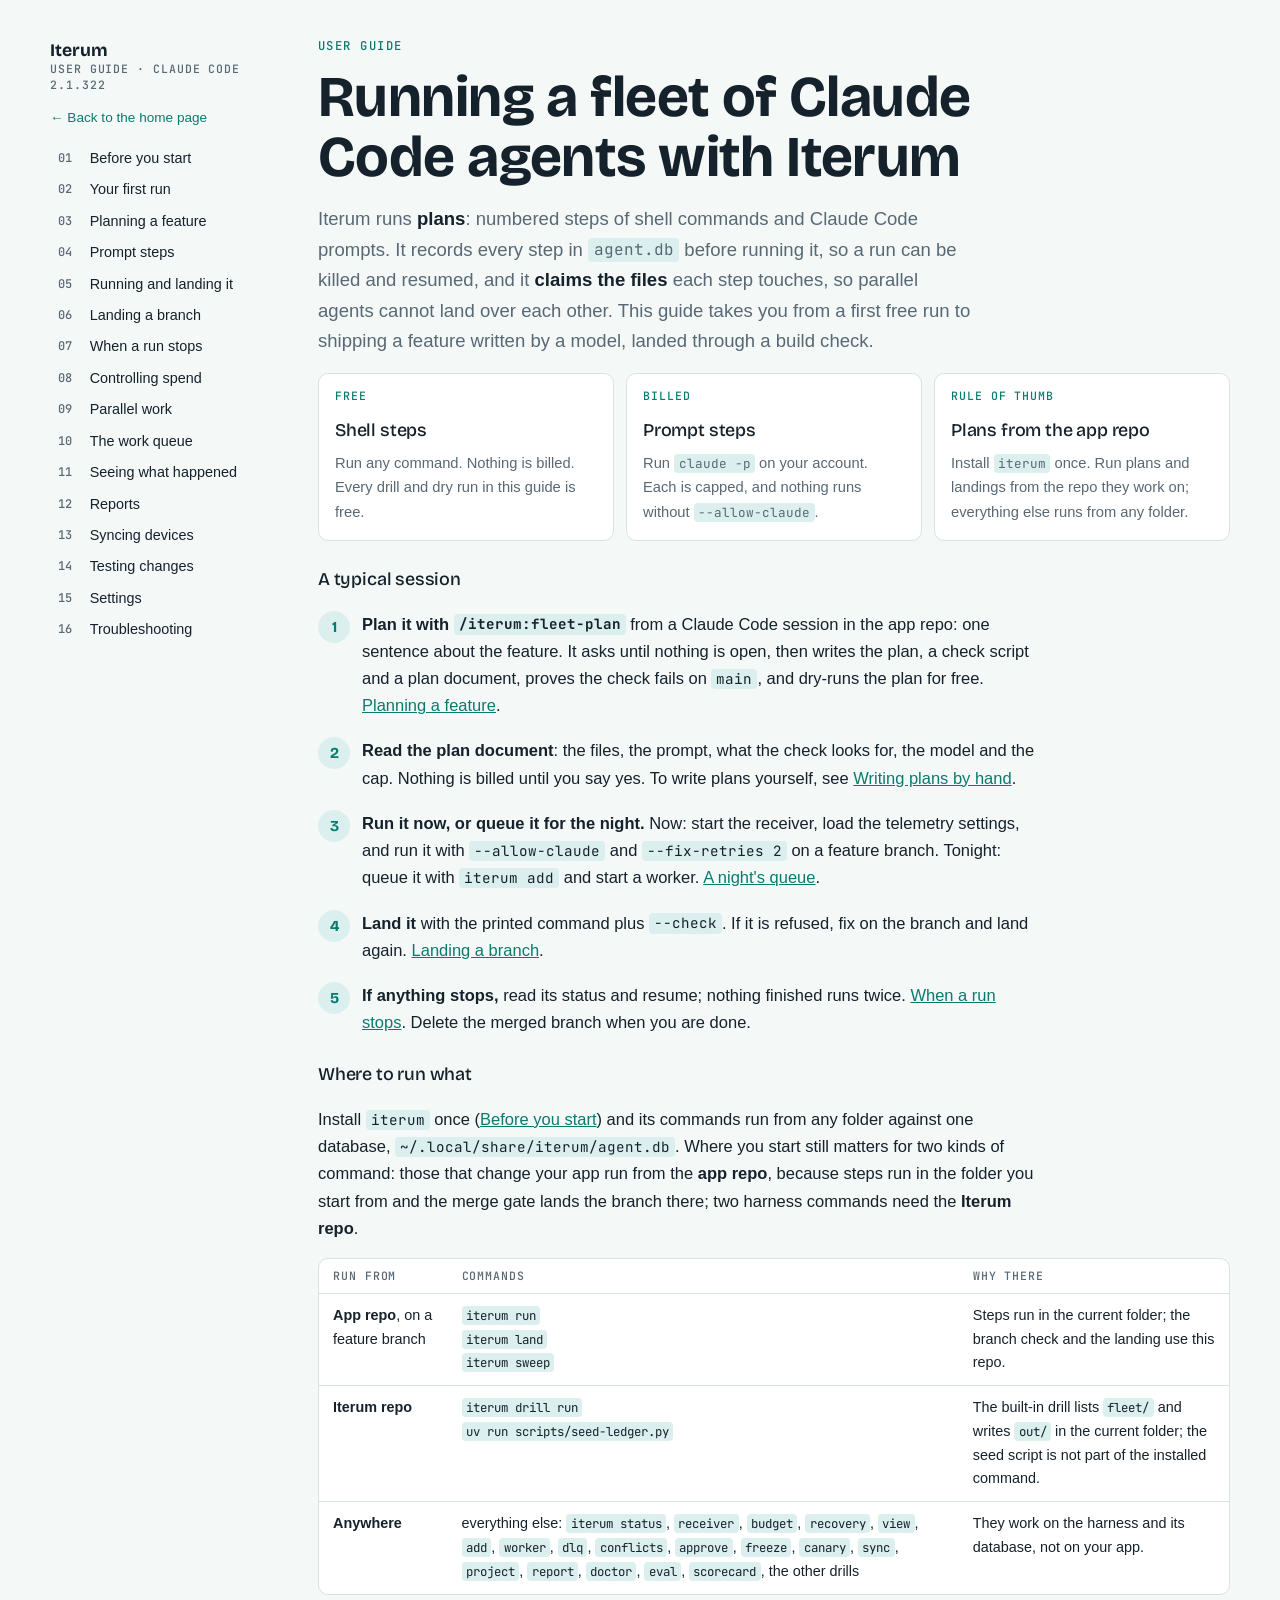
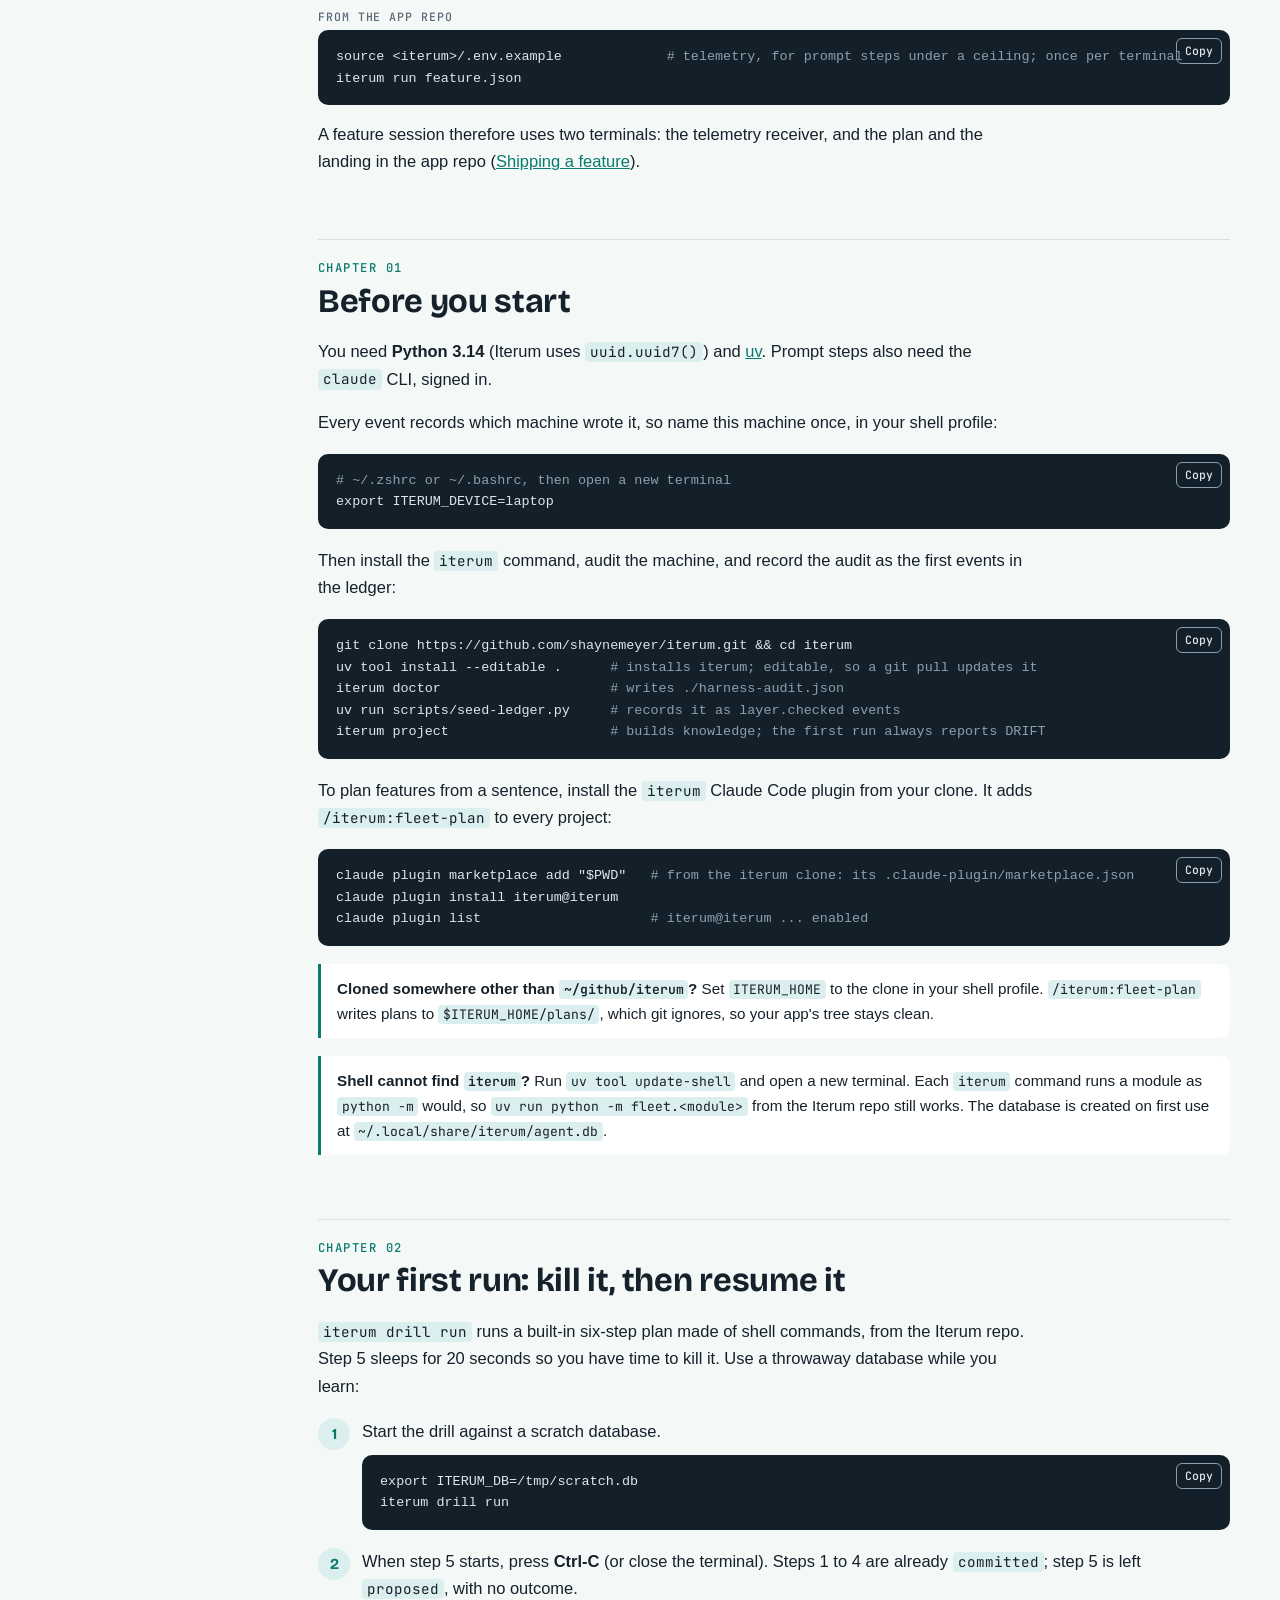
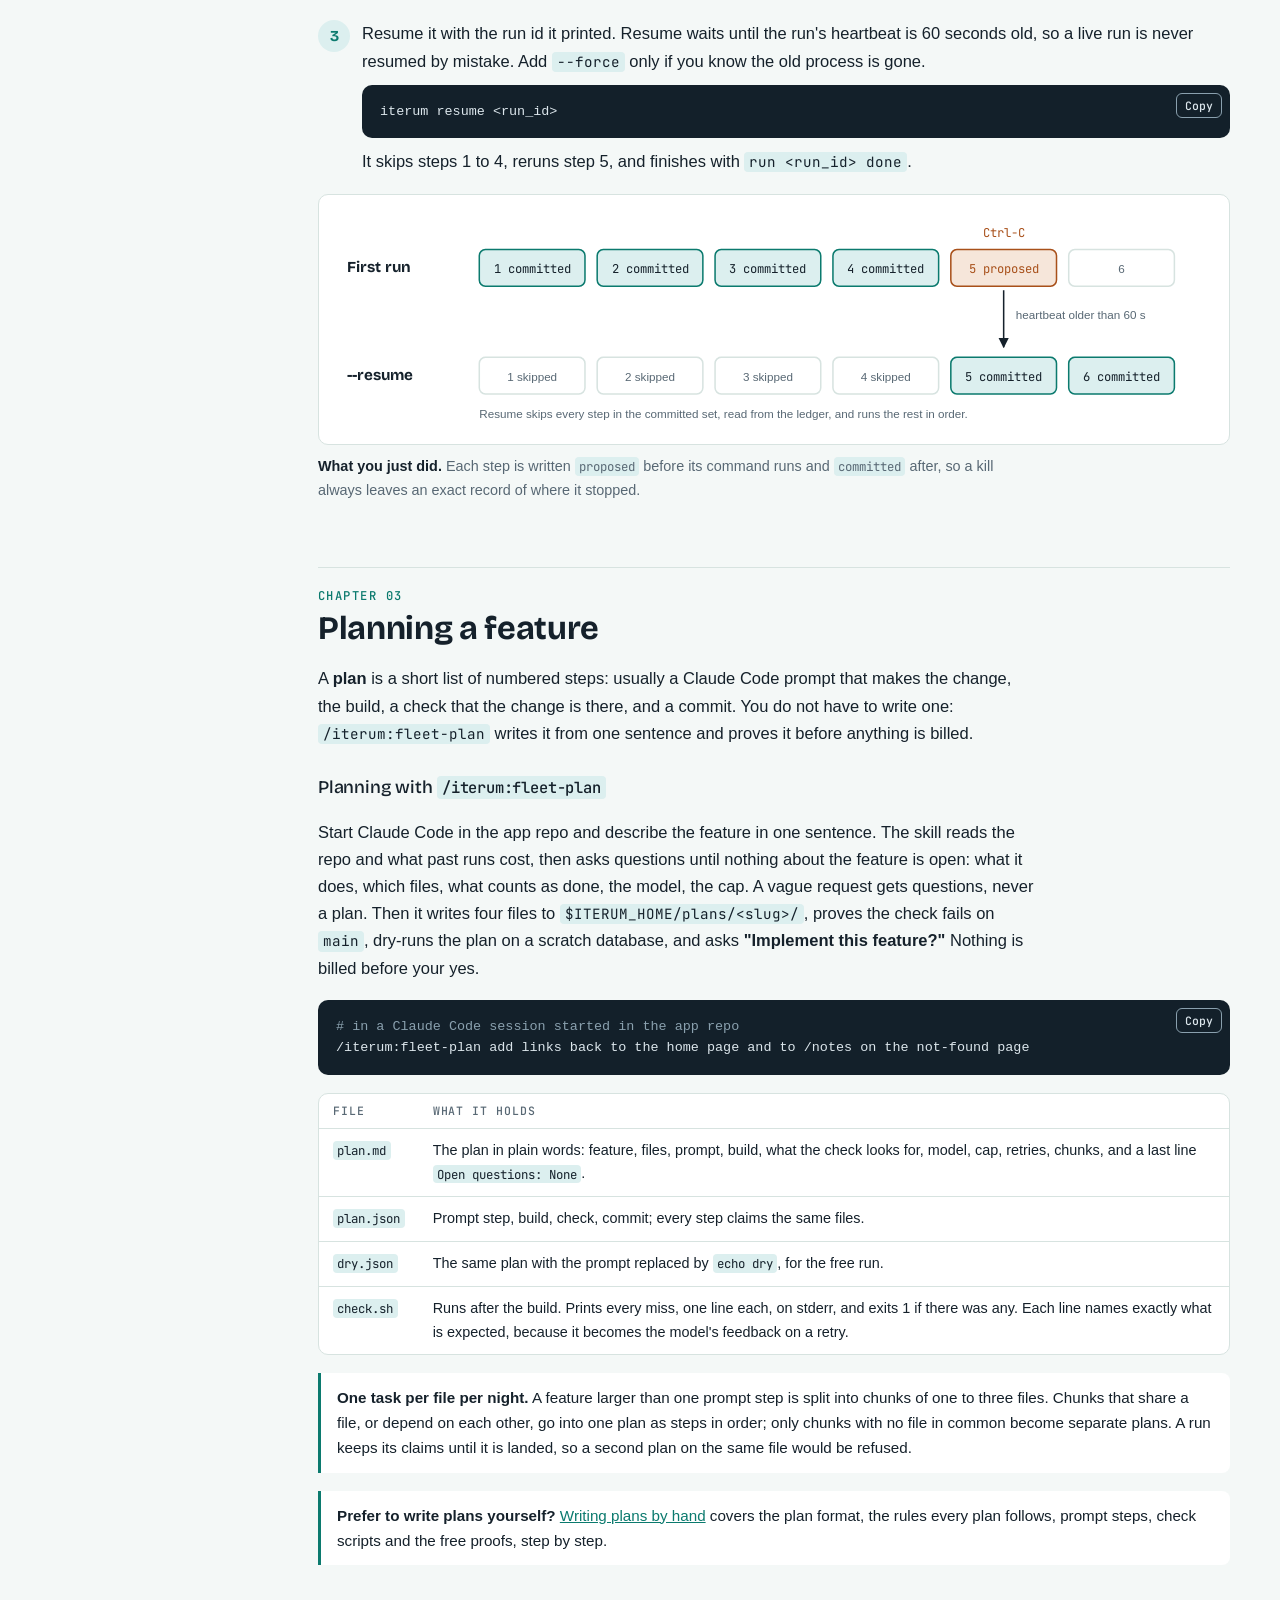
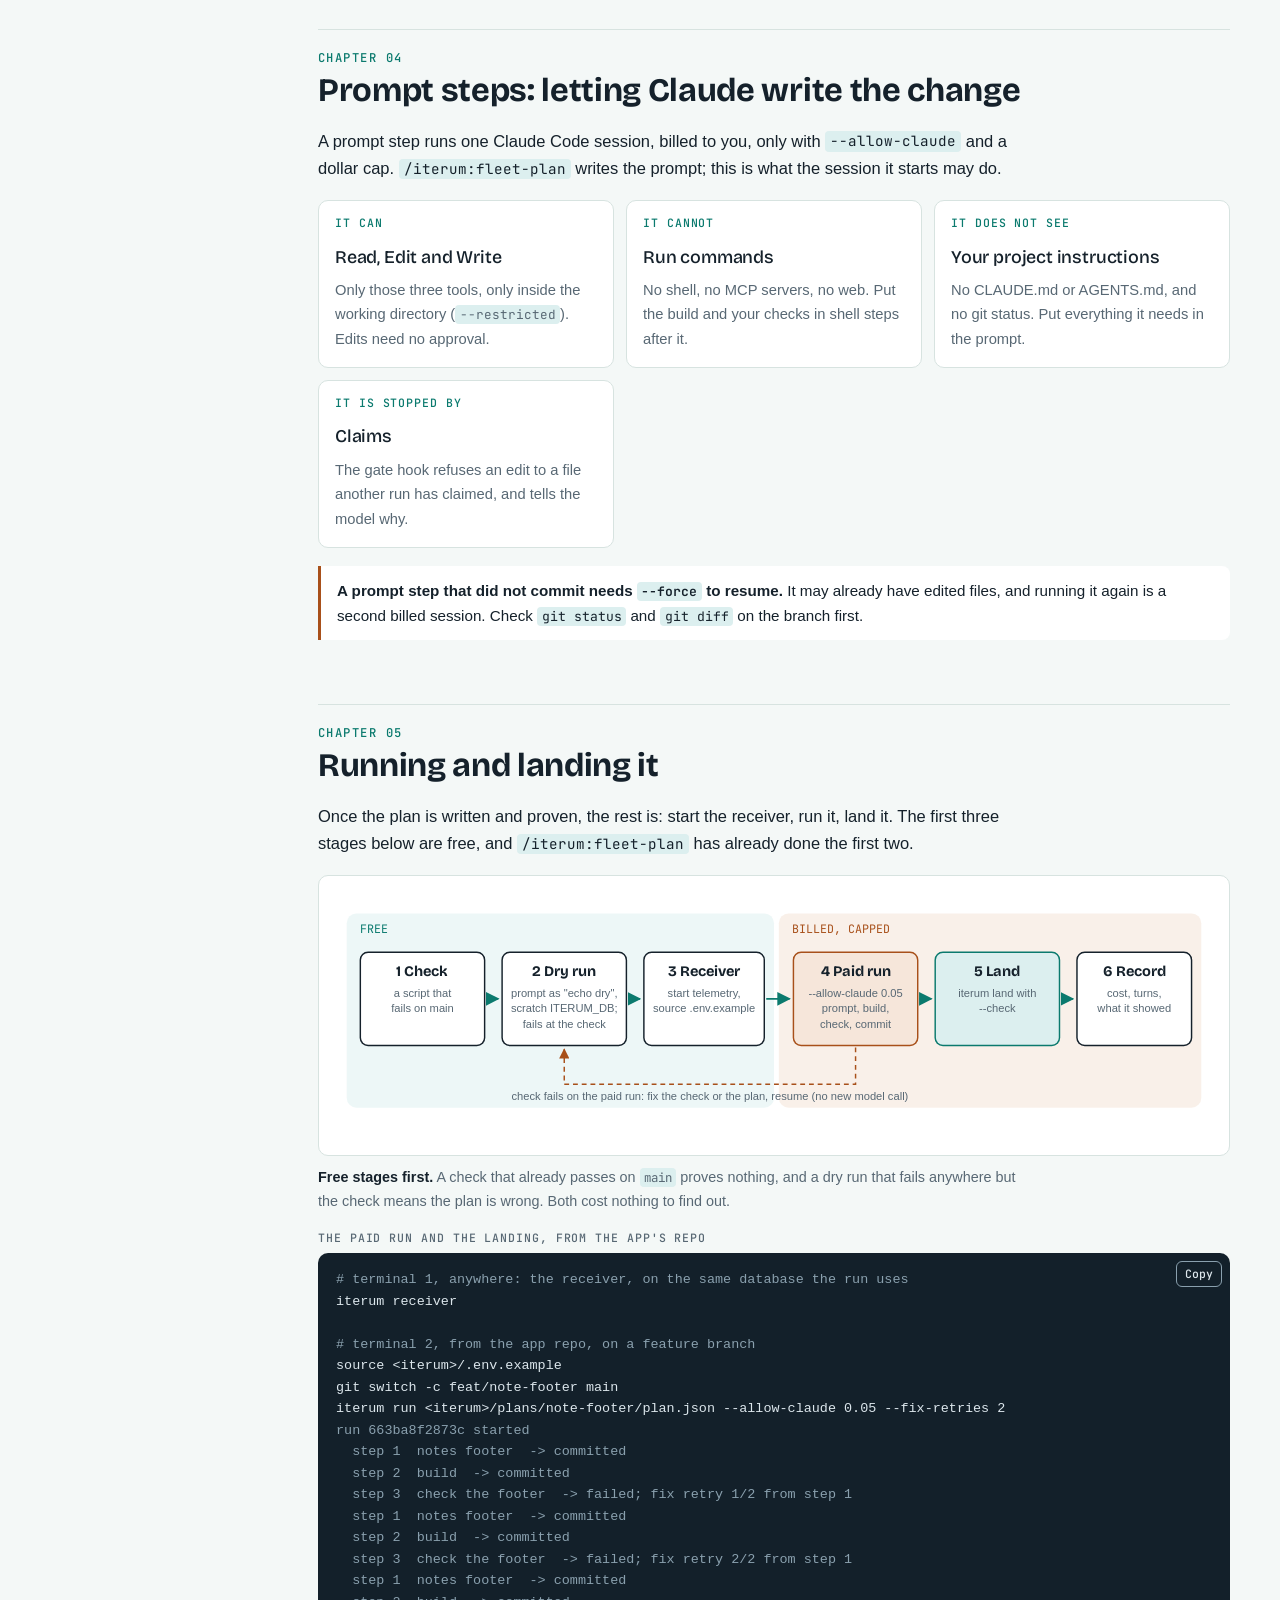
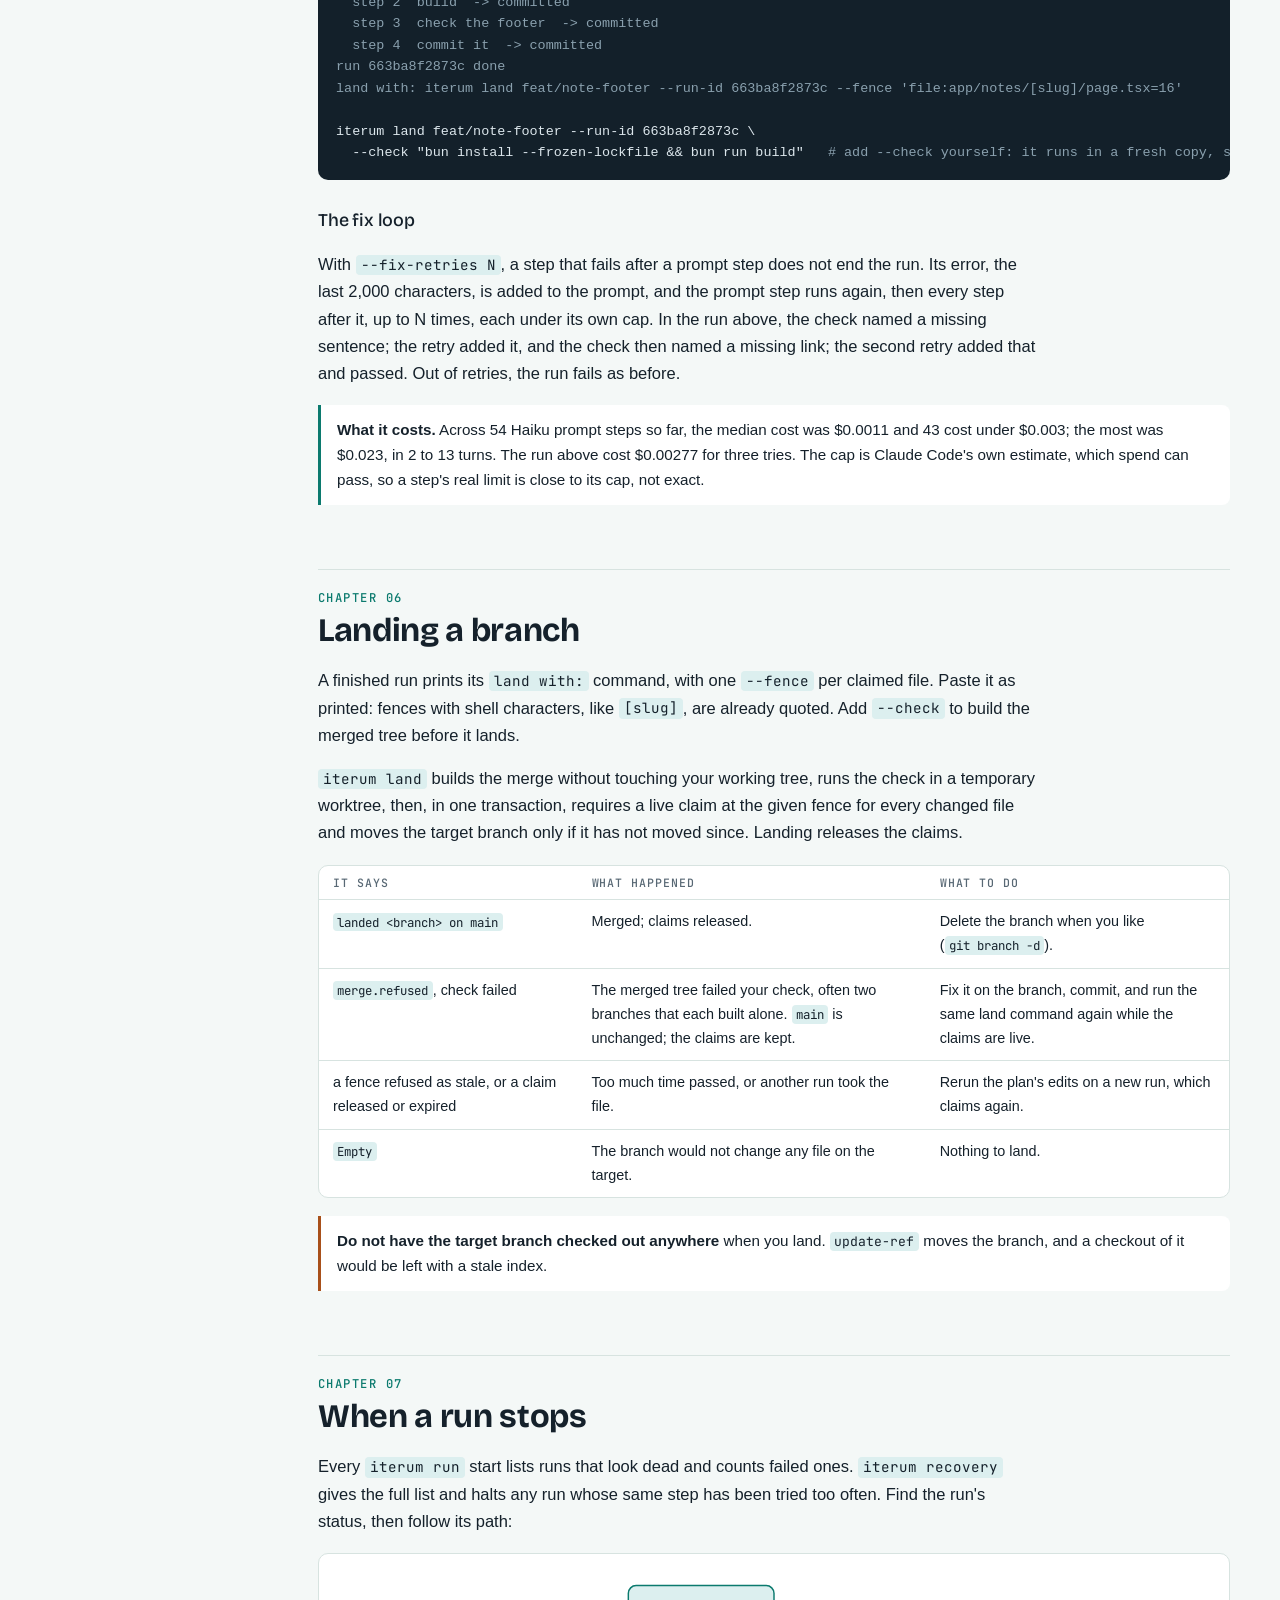
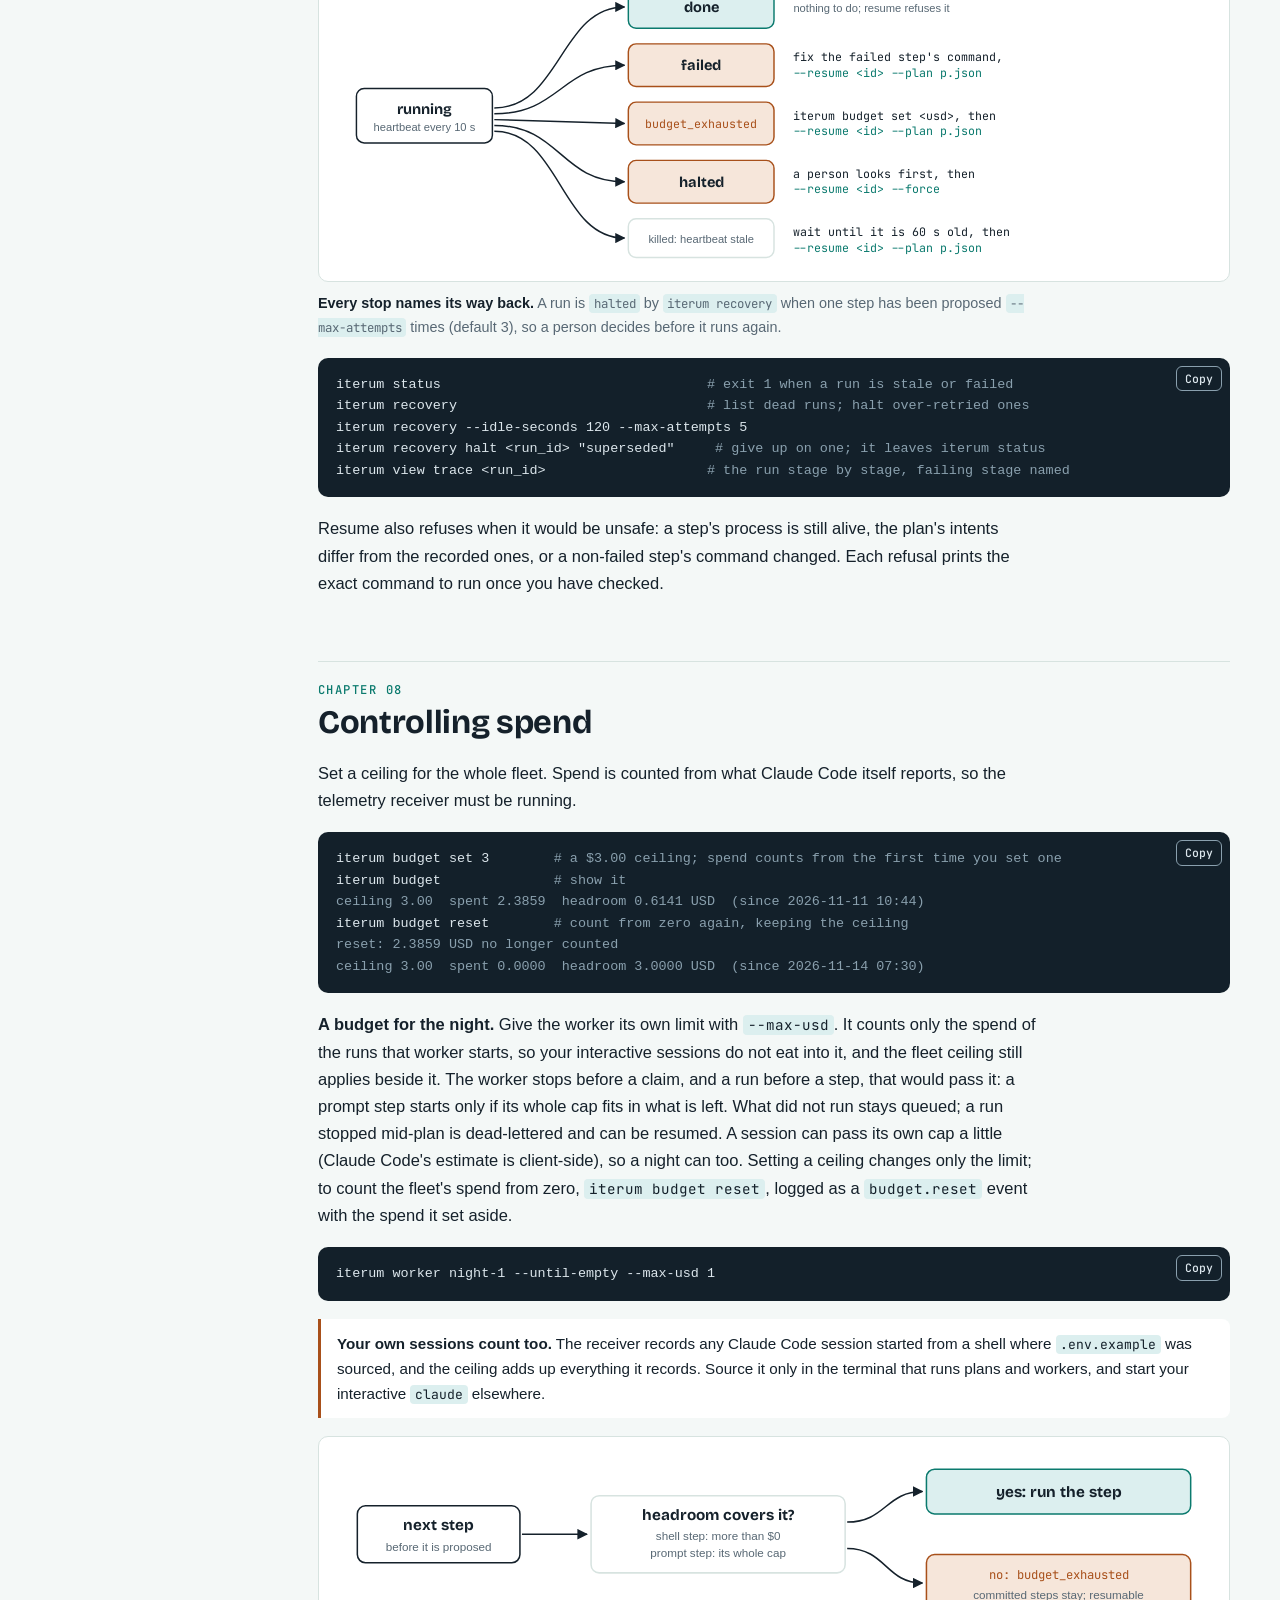
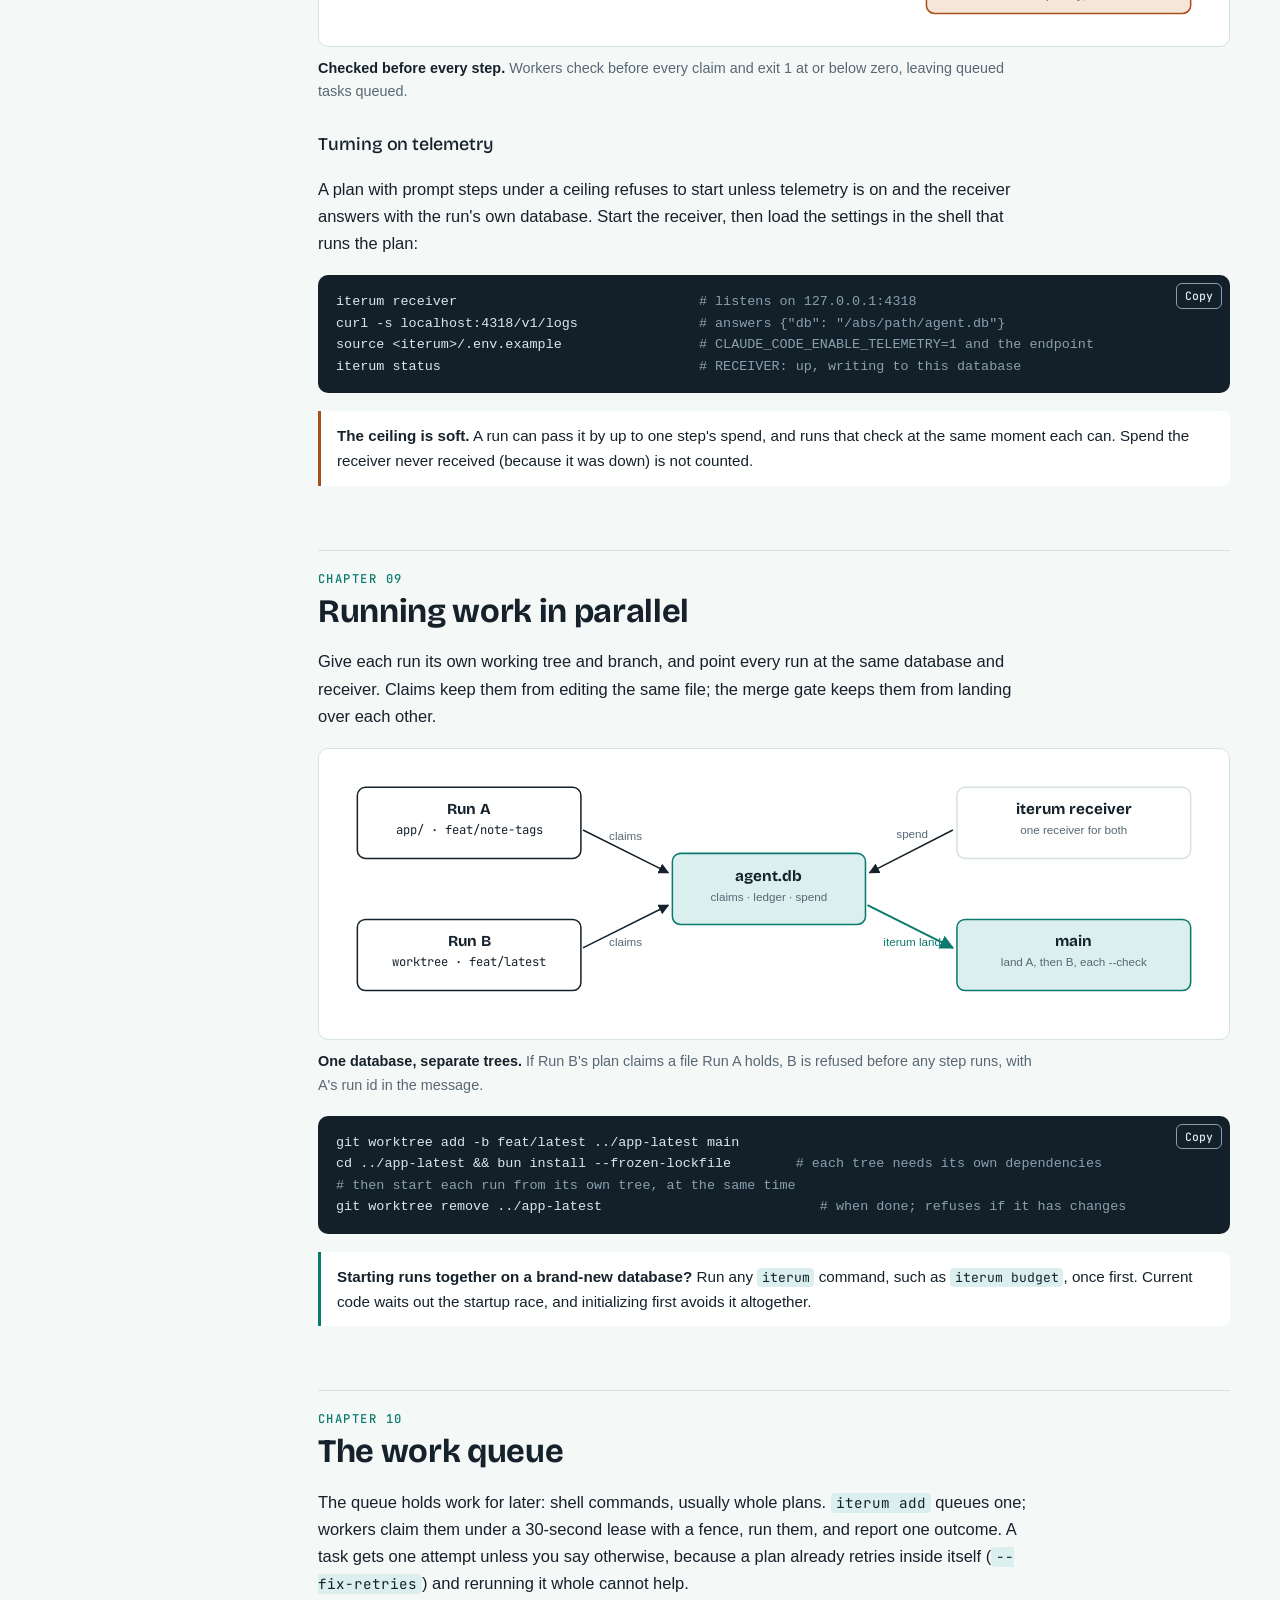
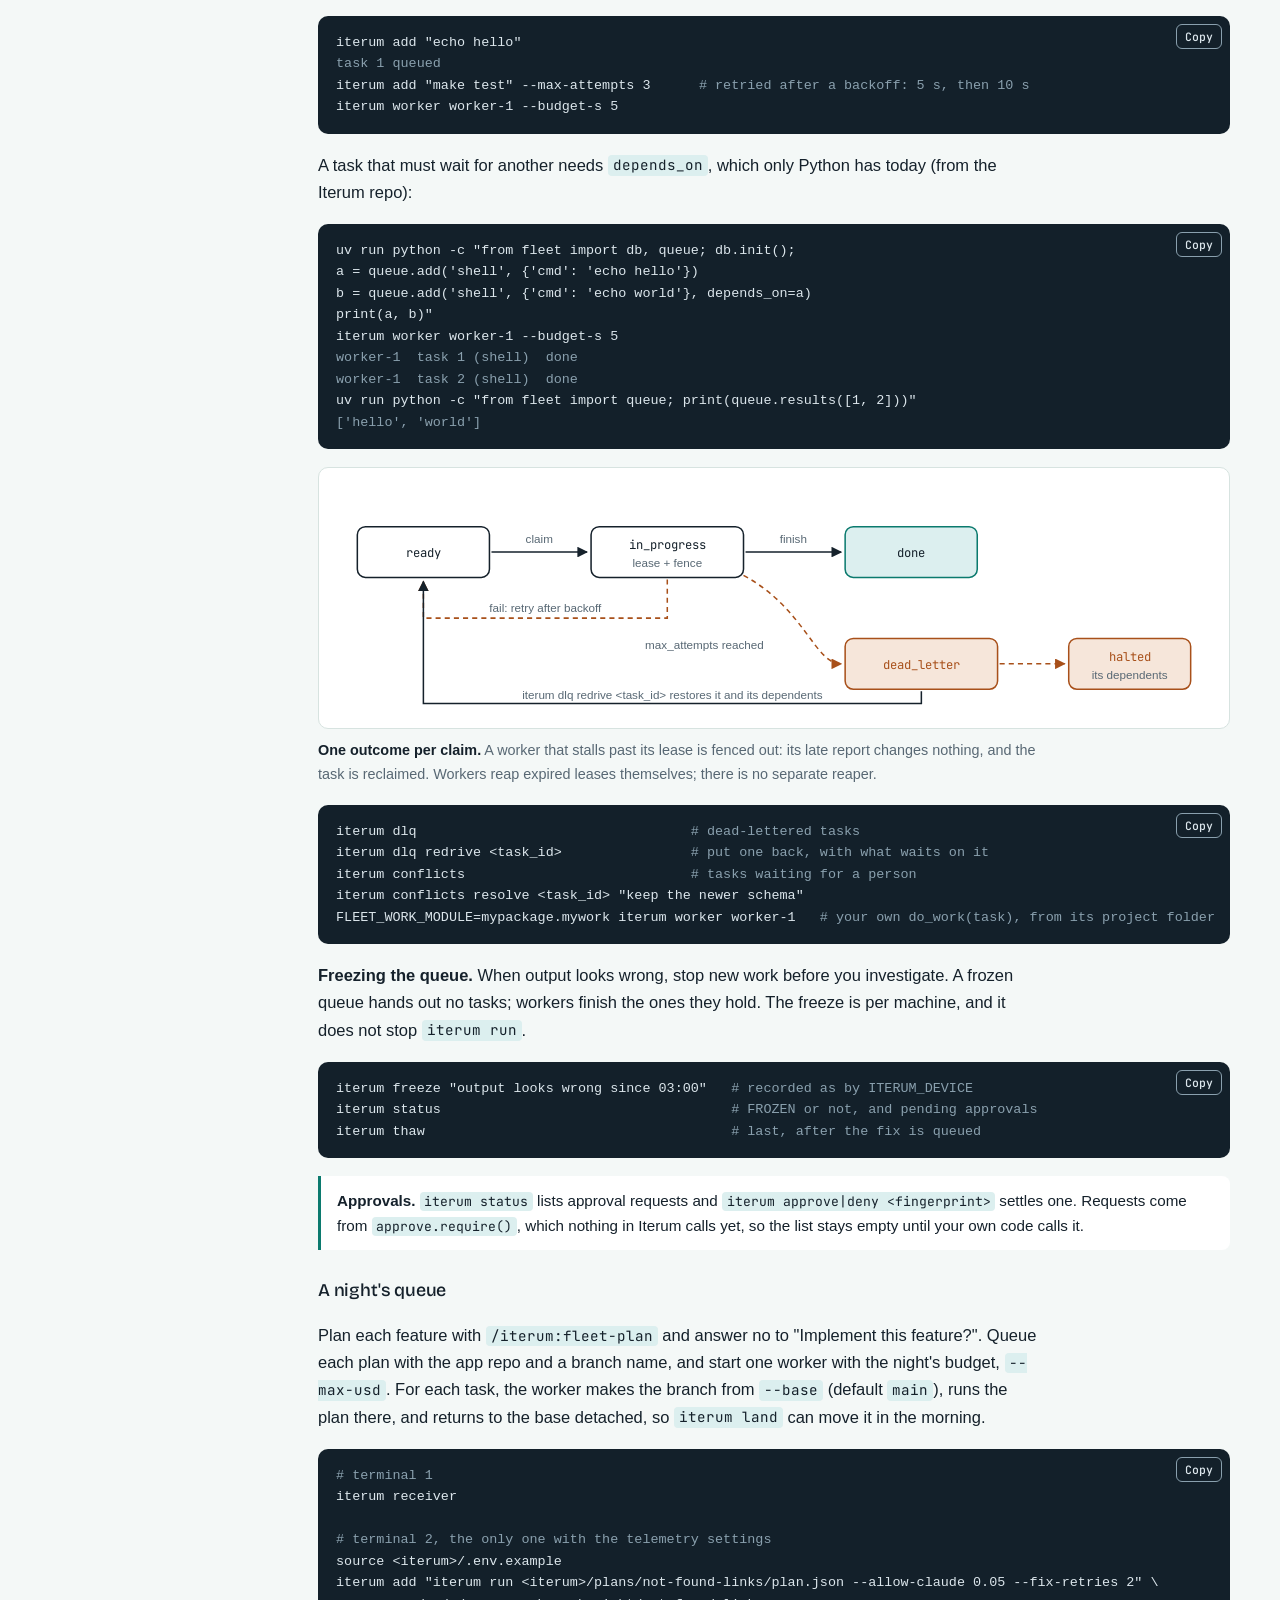
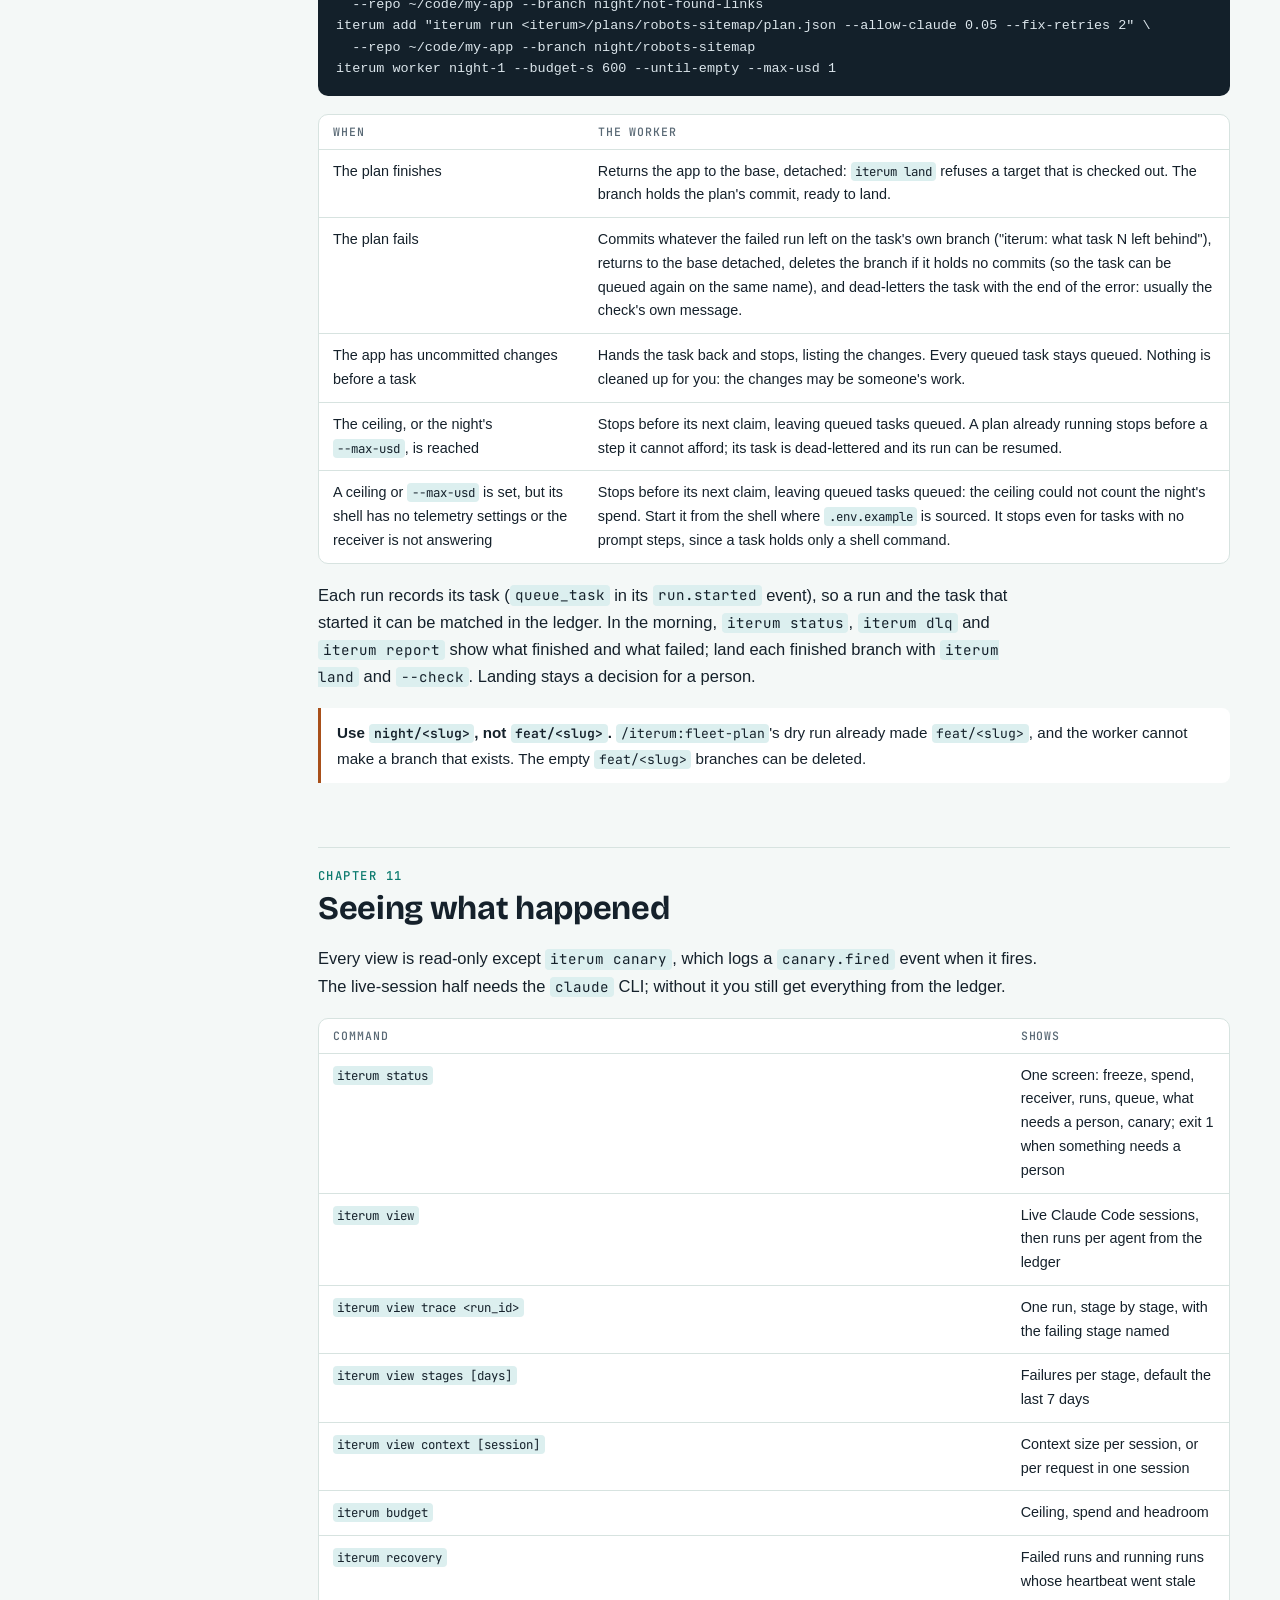
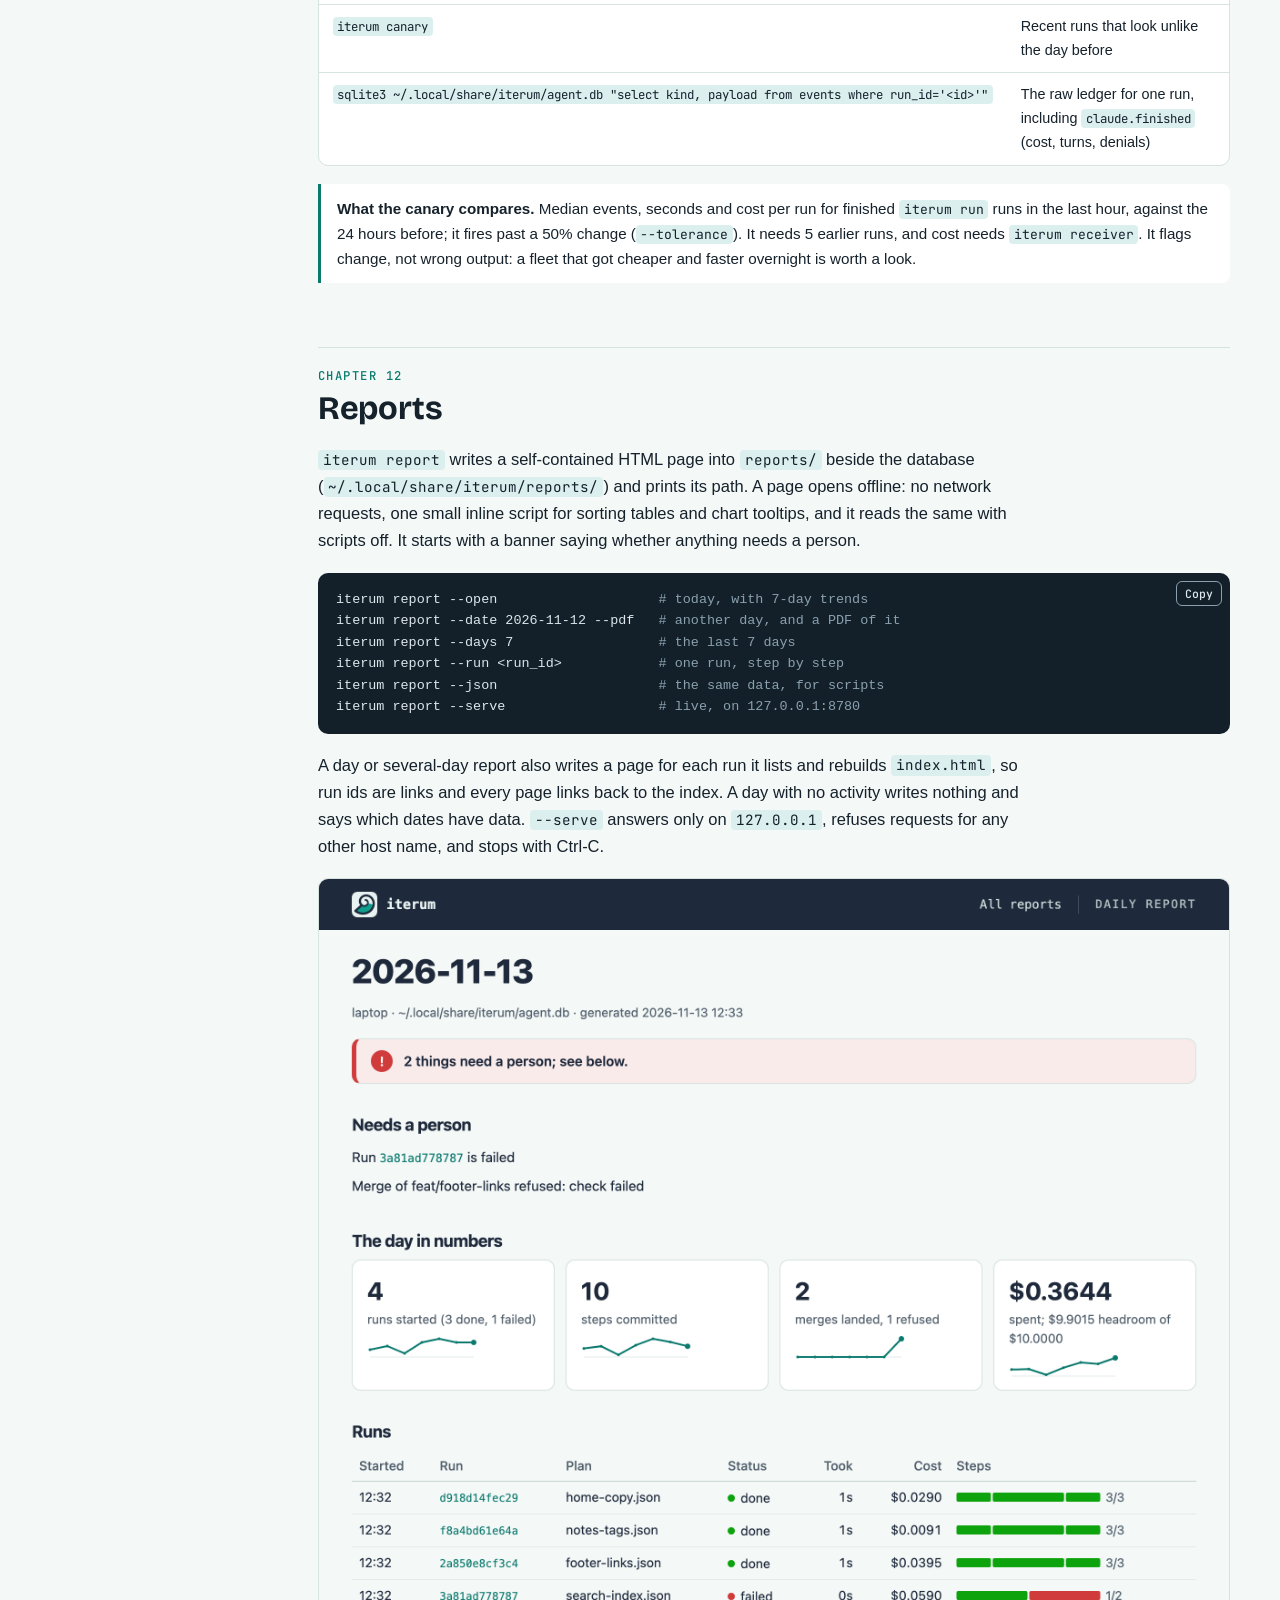
==== guide.html @ d51b6f69 "The night's own spend limit, iterum worker --max-usd, in place of resetting the fleet ceiling" ====
<!doctype html>
<html lang="en">
<head>
<meta charset="utf-8">
<meta name="viewport" content="width=device-width, initial-scale=1">
<title>Iterum User Guide</title>
<meta name="description" content="How to run, resume, land and pay for Claude Code agent work with Iterum: plans, prompt steps, the merge gate, the spend ceiling, the work queue and sync.">
<meta property="og:title" content="Iterum User Guide">
<meta property="og:description" content="Run, resume, land and pay for Claude Code agent work with Iterum.">
<meta property="og:image" content="https://shaynemeyer.github.io/iterum/img/septa.png">
<link rel="icon" href="img/favicon.ico" sizes="32x32">
<link rel="icon" href="img/favicon.svg" type="image/svg+xml">
<link rel="apple-touch-icon" href="img/apple-touch-icon.png">
<link rel="preconnect" href="https://fonts.googleapis.com">
<link rel="preconnect" href="https://fonts.gstatic.com" crossorigin>
<link rel="stylesheet" href="https://fonts.googleapis.com/css2?family=Bricolage+Grotesque:opsz,wght@12..96,500;12..96,700;12..96,800&family=JetBrains+Mono:wght@400;700&display=swap">
<link rel="stylesheet" href="guide.css">
</head>
<body>

<div class="shell">

<nav class="rail" aria-label="Chapters">
  <a class="brand" href="./">Iterum<span>User guide · Claude Code 2.1.322</span></a>
  <a class="home" href="./">&larr; Back to the home page</a>
  <ol>
    <li><a href="#start">Before you start</a></li>
    <li><a href="#first-run">Your first run</a></li>
    <li><a href="#planning">Planning a feature</a></li>
    <li><a href="#prompts">Prompt steps</a></li>
    <li><a href="#workflow">Running and landing it</a></li>
    <li><a href="#landing">Landing a branch</a></li>
    <li><a href="#stopped">When a run stops</a></li>
    <li><a href="#spend">Controlling spend</a></li>
    <li><a href="#parallel">Parallel work</a></li>
    <li><a href="#queue">The work queue</a></li>
    <li><a href="#watch">Seeing what happened</a></li>
    <li><a href="#reports">Reports</a></li>
    <li><a href="#sync">Syncing devices</a></li>
    <li><a href="#testing">Testing changes</a></li>
    <li><a href="#settings">Settings</a></li>
    <li><a href="#trouble">Troubleshooting</a></li>
  </ol>
</nav>

<main>

<header class="stack">
  <div class="eyebrow">User guide</div>
  <h1>Running a fleet of Claude Code agents with Iterum</h1>
  <p class="lede">Iterum runs <strong>plans</strong>: numbered steps of shell commands and Claude Code prompts. It records every step in <code>agent.db</code> before running it, so a run can be killed and resumed, and it <strong>claims the files</strong> each step touches, so parallel agents cannot land over each other. This guide takes you from a first free run to shipping a feature written by a model, landed through a build check.</p>
  <div class="cards">
    <div class="card"><span class="k">Free</span><h3>Shell steps</h3><p>Run any command. Nothing is billed. Every drill and dry run in this guide is free.</p></div>
    <div class="card"><span class="k">Billed</span><h3>Prompt steps</h3><p>Run <code>claude -p</code> on your account. Each is capped, and nothing runs without <code>--allow-claude</code>.</p></div>
    <div class="card"><span class="k">Rule of thumb</span><h3>Plans from the app repo</h3><p>Install <code>iterum</code> once. Run plans and landings from the repo they work on; everything else runs from any folder.</p></div>
  </div>
  <div class="stack col">
    <h3>A typical session</h3>
    <ol class="steps">
      <li><div><p><b>Plan it with <code>/iterum:fleet-plan</code></b> from a Claude Code session in the app repo: one sentence about the feature. It asks until nothing is open, then writes the plan, a check script and a plan document, proves the check fails on <code>main</code>, and dry-runs the plan for free. <a href="#planning">Planning a feature</a>.</p></div></li>
      <li><div><p><b>Read the plan document</b>: the files, the prompt, what the check looks for, the model and the cap. Nothing is billed until you say yes. To write plans yourself, see <a href="manual.html">Writing plans by hand</a>.</p></div></li>
      <li><div><p><b>Run it now, or queue it for the night.</b> Now: start the receiver, load the telemetry settings, and run it with <code>--allow-claude</code> and <code>--fix-retries 2</code> on a feature branch. Tonight: queue it with <code>iterum add</code> and start a worker. <a href="#night">A night's queue</a>.</p></div></li>
      <li><div><p><b>Land it</b> with the printed command plus <code>--check</code>. If it is refused, fix on the branch and land again. <a href="#landing">Landing a branch</a>.</p></div></li>
      <li><div><p><b>If anything stops,</b> read its status and resume; nothing finished runs twice. <a href="#stopped">When a run stops</a>. Delete the merged branch when you are done.</p></div></li>
    </ol>
  </div>
  <div class="stack" id="where">
    <h3>Where to run what</h3>
    <p class="col">Install <code>iterum</code> once (<a href="#start">Before you start</a>) and its commands run from any folder against one database, <code>~/.local/share/iterum/agent.db</code>. Where you start still matters for two kinds of command: those that change your app run from the <b>app repo</b>, because steps run in the folder you start from and the merge gate lands the branch there; two harness commands need the <b>Iterum repo</b>.</p>
    <div class="tbl">
      <table>
        <thead><tr><th>Run from</th><th>Commands</th><th>Why there</th></tr></thead>
        <tbody>
          <tr><td><b>App repo</b>, on a feature branch</td><td><code>iterum run</code><br><code>iterum land</code><br><code>iterum sweep</code></td><td>Steps run in the current folder; the branch check and the landing use this repo.</td></tr>
          <tr><td><b>Iterum repo</b></td><td><code>iterum drill run</code><br><code>uv run scripts/seed-ledger.py</code></td><td>The built-in drill lists <code>fleet/</code> and writes <code>out/</code> in the current folder; the seed script is not part of the installed command.</td></tr>
          <tr><td><b>Anywhere</b></td><td>everything else: <code>iterum status</code>, <code>receiver</code>, <code>budget</code>, <code>recovery</code>, <code>view</code>, <code>add</code>, <code>worker</code>, <code>dlq</code>, <code>conflicts</code>, <code>approve</code>, <code>freeze</code>, <code>canary</code>, <code>sync</code>, <code>project</code>, <code>report</code>, <code>doctor</code>, <code>eval</code>, <code>scorecard</code>, the other drills</td><td>They work on the harness and its database, not on your app.</td></tr>
        </tbody>
      </table>
    </div>
    <div class="term-label">From the app repo</div>
    <div class="term"><button type="button">Copy</button><pre>source &lt;iterum&gt;/.env.example             <span class="c"># telemetry, for prompt steps under a ceiling; once per terminal</span>
iterum run feature.json</pre></div>
    <p class="col">A feature session therefore uses two terminals: the telemetry receiver, and the plan and the landing in the app repo (<a href="#workflow">Shipping a feature</a>).</p>
  </div>
</header>

<!-- 01 -->
<section class="chapter" id="start">
  <header><div class="eyebrow">Chapter 01</div><h2>Before you start</h2></header>
  <div class="col stack">
    <p>You need <b>Python 3.14</b> (Iterum uses <code>uuid.uuid7()</code>) and <a href="https://docs.astral.sh/uv/">uv</a>. Prompt steps also need the <code>claude</code> CLI, signed in.</p>
    <p>Every event records which machine wrote it, so name this machine once, in your shell profile:</p>
  </div>
  <div class="term"><button type="button">Copy</button><pre><span class="c"># ~/.zshrc or ~/.bashrc, then open a new terminal</span>
export ITERUM_DEVICE=laptop</pre></div>
  <div class="col stack">
    <p>Then install the <code>iterum</code> command, audit the machine, and record the audit as the first events in the ledger:</p>
  </div>
  <div class="term"><button type="button">Copy</button><pre>git clone https://github.com/shaynemeyer/iterum.git &amp;&amp; cd iterum
uv tool install --editable .      <span class="c"># installs iterum; editable, so a git pull updates it</span>
iterum doctor                     <span class="c"># writes ./harness-audit.json</span>
uv run scripts/seed-ledger.py     <span class="c"># records it as layer.checked events</span>
iterum project                    <span class="c"># builds knowledge; the first run always reports DRIFT</span></pre></div>
  <div class="col stack">
    <p>To plan features from a sentence, install the <code>iterum</code> Claude Code plugin from your clone. It adds <code>/iterum:fleet-plan</code> to every project:</p>
  </div>
  <div class="term"><button type="button">Copy</button><pre>claude plugin marketplace add "$PWD"   <span class="c"># from the iterum clone: its .claude-plugin/marketplace.json</span>
claude plugin install iterum@iterum
claude plugin list                     <span class="c"># iterum@iterum ... enabled</span></pre></div>
  <div class="note"><b>Cloned somewhere other than <code>~/github/iterum</code>?</b> Set <code>ITERUM_HOME</code> to the clone in your shell profile. <code>/iterum:fleet-plan</code> writes plans to <code>$ITERUM_HOME/plans/</code>, which git ignores, so your app's tree stays clean.</div>
  <div class="note"><b>Shell cannot find <code>iterum</code>?</b> Run <code>uv tool update-shell</code> and open a new terminal. Each <code>iterum</code> command runs a module as <code>python -m</code> would, so <code>uv run python -m fleet.&lt;module&gt;</code> from the Iterum repo still works. The database is created on first use at <code>~/.local/share/iterum/agent.db</code>.</div>
</section>

<!-- 02 -->
<section class="chapter" id="first-run">
  <header><div class="eyebrow">Chapter 02</div><h2>Your first run: kill it, then resume it</h2></header>
  <div class="col stack">
    <p><code>iterum drill run</code> runs a built-in six-step plan made of shell commands, from the Iterum repo. Step 5 sleeps for 20 seconds so you have time to kill it. Use a throwaway database while you learn:</p>
  </div>
  <ol class="steps">
    <li><div><p>Start the drill against a scratch database.</p>
      <div class="term"><button type="button">Copy</button><pre>export ITERUM_DB=/tmp/scratch.db
iterum drill run</pre></div></div></li>
    <li><div><p>When step 5 starts, press <b>Ctrl-C</b> (or close the terminal). Steps 1 to 4 are already <code>committed</code>; step 5 is left <code>proposed</code>, with no outcome.</p></div></li>
    <li><div><p>Resume it with the run id it printed. Resume waits until the run's heartbeat is 60 seconds old, so a live run is never resumed by mistake. Add <code>--force</code> only if you know the old process is gone.</p>
      <div class="term"><button type="button">Copy</button><pre>iterum resume &lt;run_id&gt;</pre></div>
      <p>It skips steps 1 to 4, reruns step 5, and finishes with <code>run &lt;run_id&gt; done</code>.</p></div></li>
  </ol>
  <figure>
    <div class="fig">
      <svg viewBox="0 0 860 210" role="img" aria-label="A run is killed during step 5. On resume, committed steps 1 to 4 are skipped and steps 5 and 6 run.">
        <defs><marker id="a1" viewBox="0 0 10 10" refX="9" refY="5" markerWidth="7" markerHeight="7" orient="auto"><path d="M0 0 L10 5 L0 10 z" class="hi"/></marker></defs>
        <text x="10" y="58" class="h">First run</text>
        <text x="10" y="164" class="h">--resume</text>
        <g>
          <rect x="140" y="36" width="104" height="36" rx="6" class="box-a"/><text x="192" y="59" text-anchor="middle" class="m">1 committed</text>
          <rect x="256" y="36" width="104" height="36" rx="6" class="box-a"/><text x="308" y="59" text-anchor="middle" class="m">2 committed</text>
          <rect x="372" y="36" width="104" height="36" rx="6" class="box-a"/><text x="424" y="59" text-anchor="middle" class="m">3 committed</text>
          <rect x="488" y="36" width="104" height="36" rx="6" class="box-a"/><text x="540" y="59" text-anchor="middle" class="m">4 committed</text>
          <rect x="604" y="36" width="104" height="36" rx="6" class="box-w"/><text x="656" y="59" text-anchor="middle" class="m wrn">5 proposed</text>
          <rect x="720" y="36" width="104" height="36" rx="6" class="box-l"/><text x="772" y="59" text-anchor="middle" class="s">6</text>
          <text x="656" y="24" text-anchor="middle" class="m wrn">Ctrl-C</text>
        </g>
        <line x1="656" y1="76" x2="656" y2="132" class="e" marker-end="url(#a1)"/>
        <text x="668" y="104" class="s">heartbeat older than 60 s</text>
        <g>
          <rect x="140" y="142" width="104" height="36" rx="6" class="box-l"/><text x="192" y="165" text-anchor="middle" class="s">1 skipped</text>
          <rect x="256" y="142" width="104" height="36" rx="6" class="box-l"/><text x="308" y="165" text-anchor="middle" class="s">2 skipped</text>
          <rect x="372" y="142" width="104" height="36" rx="6" class="box-l"/><text x="424" y="165" text-anchor="middle" class="s">3 skipped</text>
          <rect x="488" y="142" width="104" height="36" rx="6" class="box-l"/><text x="540" y="165" text-anchor="middle" class="s">4 skipped</text>
          <rect x="604" y="142" width="104" height="36" rx="6" class="box-a"/><text x="656" y="165" text-anchor="middle" class="m">5 committed</text>
          <rect x="720" y="142" width="104" height="36" rx="6" class="box-a"/><text x="772" y="165" text-anchor="middle" class="m">6 committed</text>
        </g>
        <text x="140" y="202" class="s">Resume skips every step in the committed set, read from the ledger, and runs the rest in order.</text>
      </svg>
    </div>
    <figcaption><b>What you just did.</b> Each step is written <code>proposed</code> before its command runs and <code>committed</code> after, so a kill always leaves an exact record of where it stopped.</figcaption>
  </figure>
</section>

<!-- 03 -->
<section class="chapter" id="planning">
  <header><div class="eyebrow">Chapter 03</div><h2>Planning a feature</h2></header>
  <div class="col stack">
    <p>A <b>plan</b> is a short list of numbered steps: usually a Claude Code prompt that makes the change, the build, a check that the change is there, and a commit. You do not have to write one: <code>/iterum:fleet-plan</code> writes it from one sentence and proves it before anything is billed.</p>
  </div>
  <div class="col stack">
    <h3>Planning with <code>/iterum:fleet-plan</code></h3>
    <p>Start Claude Code in the app repo and describe the feature in one sentence. The skill reads the repo and what past runs cost, then asks questions until nothing about the feature is open: what it does, which files, what counts as done, the model, the cap. A vague request gets questions, never a plan. Then it writes four files to <code>$ITERUM_HOME/plans/&lt;slug&gt;/</code>, proves the check fails on <code>main</code>, dry-runs the plan on a scratch database, and asks <b>"Implement this feature?"</b> Nothing is billed before your yes.</p>
  </div>
  <div class="term"><button type="button">Copy</button><pre><span class="c"># in a Claude Code session started in the app repo</span>
/iterum:fleet-plan add links back to the home page and to /notes on the not-found page</pre></div>
  <div class="tbl">
    <table>
      <thead><tr><th>File</th><th>What it holds</th></tr></thead>
      <tbody>
        <tr><td><code>plan.md</code></td><td>The plan in plain words: feature, files, prompt, build, what the check looks for, model, cap, retries, chunks, and a last line <code>Open questions: None</code>.</td></tr>
        <tr><td><code>plan.json</code></td><td>Prompt step, build, check, commit; every step claims the same files.</td></tr>
        <tr><td><code>dry.json</code></td><td>The same plan with the prompt replaced by <code>echo dry</code>, for the free run.</td></tr>
        <tr><td><code>check.sh</code></td><td>Runs after the build. Prints every miss, one line each, on stderr, and exits 1 if there was any. Each line names exactly what is expected, because it becomes the model's feedback on a retry.</td></tr>
      </tbody>
    </table>
  </div>
  <div class="note"><b>One task per file per night.</b> A feature larger than one prompt step is split into chunks of one to three files. Chunks that share a file, or depend on each other, go into one plan as steps in order; only chunks with no file in common become separate plans. A run keeps its claims until it is landed, so a second plan on the same file would be refused.</div>
  <div class="note" id="plans"><b>Prefer to write plans yourself?</b> <a href="manual.html">Writing plans by hand</a> covers the plan format, the rules every plan follows, prompt steps, check scripts and the free proofs, step by step.</div>
</section>

<!-- 04 -->
<section class="chapter" id="prompts">
  <header><div class="eyebrow">Chapter 04</div><h2>Prompt steps: letting Claude write the change</h2></header>
  <div class="col stack">
    <p>A prompt step runs one Claude Code session, billed to you, only with <code>--allow-claude</code> and a dollar cap. <code>/iterum:fleet-plan</code> writes the prompt; this is what the session it starts may do.</p>
  </div>
  <div class="cards">
    <div class="card"><span class="k">It can</span><h3>Read, Edit and Write</h3><p>Only those three tools, only inside the working directory (<code>--restricted</code>). Edits need no approval.</p></div>
    <div class="card"><span class="k">It cannot</span><h3>Run commands</h3><p>No shell, no MCP servers, no web. Put the build and your checks in shell steps after it.</p></div>
    <div class="card"><span class="k">It does not see</span><h3>Your project instructions</h3><p>No CLAUDE.md or AGENTS.md, and no git status. Put everything it needs in the prompt.</p></div>
    <div class="card"><span class="k">It is stopped by</span><h3>Claims</h3><p>The gate hook refuses an edit to a file another run has claimed, and tells the model why.</p></div>
  </div>
  <div class="note warn"><b>A prompt step that did not commit needs <code>--force</code> to resume.</b> It may already have edited files, and running it again is a second billed session. Check <code>git status</code> and <code>git diff</code> on the branch first.</div>
</section>

<!-- 05 -->
<section class="chapter" id="workflow">
  <header><div class="eyebrow">Chapter 05</div><h2>Running and landing it</h2></header>
  <div class="col stack">
    <p>Once the plan is written and proven, the rest is: start the receiver, run it, land it. The first three stages below are free, and <code>/iterum:fleet-plan</code> has already done the first two.</p>
  </div>
  <figure>
    <div class="fig">
      <svg viewBox="0 0 900 250" role="img" aria-label="Six stages: write a check that fails on main, dry-run the plan, start telemetry, run the paid plan, land with check, and record. The first three are free.">
        <defs>
          <marker id="w1" viewBox="0 0 10 10" refX="9" refY="5" markerWidth="7" markerHeight="7" orient="auto"><path d="M0 0 L10 5 L0 10 z" class="ha"/></marker>
          <marker id="w2" viewBox="0 0 10 10" refX="9" refY="5" markerWidth="7" markerHeight="7" orient="auto"><path d="M0 0 L10 5 L0 10 z" class="hw"/></marker>
        </defs>
        <rect x="10" y="20" width="440" height="200" rx="10" class="band"/>
        <text x="24" y="40" class="m acc">FREE</text>
        <rect x="455" y="20" width="435" height="200" rx="10" class="band-w"/>
        <text x="469" y="40" class="m wrn">BILLED, CAPPED</text>

        <rect x="24" y="60" width="128" height="96" rx="8" class="box"/>
        <text x="88" y="84" text-anchor="middle" class="h">1 Check</text>
        <text x="88" y="106" text-anchor="middle" class="s">a script that</text>
        <text x="88" y="122" text-anchor="middle" class="s">fails on main</text>

        <rect x="170" y="60" width="128" height="96" rx="8" class="box"/>
        <text x="234" y="84" text-anchor="middle" class="h">2 Dry run</text>
        <text x="234" y="106" text-anchor="middle" class="s">prompt as "echo dry",</text>
        <text x="234" y="122" text-anchor="middle" class="s">scratch ITERUM_DB;</text>
        <text x="234" y="138" text-anchor="middle" class="s">fails at the check</text>

        <rect x="316" y="60" width="124" height="96" rx="8" class="box"/>
        <text x="378" y="84" text-anchor="middle" class="h">3 Receiver</text>
        <text x="378" y="106" text-anchor="middle" class="s">start telemetry,</text>
        <text x="378" y="122" text-anchor="middle" class="s">source .env.example</text>

        <rect x="470" y="60" width="128" height="96" rx="8" class="box-w"/>
        <text x="534" y="84" text-anchor="middle" class="h">4 Paid run</text>
        <text x="534" y="106" text-anchor="middle" class="s">--allow-claude 0.05</text>
        <text x="534" y="122" text-anchor="middle" class="s">prompt, build,</text>
        <text x="534" y="138" text-anchor="middle" class="s">check, commit</text>

        <rect x="616" y="60" width="128" height="96" rx="8" class="box-a"/>
        <text x="680" y="84" text-anchor="middle" class="h">5 Land</text>
        <text x="680" y="106" text-anchor="middle" class="s">iterum land with</text>
        <text x="680" y="122" text-anchor="middle" class="s">--check</text>

        <rect x="762" y="60" width="118" height="96" rx="8" class="box"/>
        <text x="821" y="84" text-anchor="middle" class="h">6 Record</text>
        <text x="821" y="106" text-anchor="middle" class="s">cost, turns,</text>
        <text x="821" y="122" text-anchor="middle" class="s">what it showed</text>

        <line x1="154" y1="108" x2="166" y2="108" class="ea" marker-end="url(#w1)"/>
        <line x1="300" y1="108" x2="312" y2="108" class="ea" marker-end="url(#w1)"/>
        <line x1="442" y1="108" x2="466" y2="108" class="ea" marker-end="url(#w1)"/>
        <line x1="600" y1="108" x2="612" y2="108" class="ea" marker-end="url(#w1)"/>
        <line x1="746" y1="108" x2="758" y2="108" class="ea" marker-end="url(#w1)"/>

        <path d="M534 158 V196 H234 V160" class="ew" marker-end="url(#w2)"/>
        <text x="384" y="212" text-anchor="middle" class="s">check fails on the paid run: fix the check or the plan, resume (no new model call)</text>
      </svg>
    </div>
    <figcaption><b>Free stages first.</b> A check that already passes on <code>main</code> proves nothing, and a dry run that fails anywhere but the check means the plan is wrong. Both cost nothing to find out.</figcaption>
  </figure>
  <div class="term-label">The paid run and the landing, from the app's repo</div>
  <div class="term"><button type="button">Copy</button><pre><span class="c"># terminal 1, anywhere: the receiver, on the same database the run uses</span>
iterum receiver

<span class="c"># terminal 2, from the app repo, on a feature branch</span>
source &lt;iterum&gt;/.env.example
git switch -c feat/note-footer main
iterum run &lt;iterum&gt;/plans/note-footer/plan.json --allow-claude 0.05 --fix-retries 2
<span class="o">run 663ba8f2873c started
  step 1  notes footer  -&gt; committed
  step 2  build  -&gt; committed
  step 3  check the footer  -&gt; failed; fix retry 1/2 from step 1
  step 1  notes footer  -&gt; committed
  step 2  build  -&gt; committed
  step 3  check the footer  -&gt; failed; fix retry 2/2 from step 1
  step 1  notes footer  -&gt; committed
  step 2  build  -&gt; committed
  step 3  check the footer  -&gt; committed
  step 4  commit it  -&gt; committed
run 663ba8f2873c done
land with: iterum land feat/note-footer --run-id 663ba8f2873c --fence 'file:app/notes/[slug]/page.tsx=16'</span>

iterum land feat/note-footer --run-id 663ba8f2873c \
  --check "bun install --frozen-lockfile &amp;&amp; bun run build"   <span class="c"># add --check yourself: it runs in a fresh copy, so install first</span></pre></div>
  <div class="col stack">
    <h3>The fix loop</h3>
    <p>With <code>--fix-retries N</code>, a step that fails after a prompt step does not end the run. Its error, the last 2,000 characters, is added to the prompt, and the prompt step runs again, then every step after it, up to N times, each under its own cap. In the run above, the check named a missing sentence; the retry added it, and the check then named a missing link; the second retry added that and passed. Out of retries, the run fails as before.</p>
  </div>
  <div class="note"><b>What it costs.</b> Across 54 Haiku prompt steps so far, the median cost was $0.0011 and 43 cost under $0.003; the most was $0.023, in 2 to 13 turns. The run above cost $0.00277 for three tries. The cap is Claude Code's own estimate, which spend can pass, so a step's real limit is close to its cap, not exact.</div>
</section>

<!-- 06 -->
<section class="chapter" id="landing">
  <header><div class="eyebrow">Chapter 06</div><h2>Landing a branch</h2></header>
  <div class="col stack">
    <p>A finished run prints its <code>land with:</code> command, with one <code>--fence</code> per claimed file. Paste it as printed: fences with shell characters, like <code>[slug]</code>, are already quoted. Add <code>--check</code> to build the merged tree before it lands.</p>
    <p><code>iterum land</code> builds the merge without touching your working tree, runs the check in a temporary worktree, then, in one transaction, requires a live claim at the given fence for every changed file and moves the target branch only if it has not moved since. Landing releases the claims.</p>
  </div>
  <div class="tbl">
    <table>
      <thead><tr><th>It says</th><th>What happened</th><th>What to do</th></tr></thead>
      <tbody>
        <tr><td><code>landed &lt;branch&gt; on main</code></td><td>Merged; claims released.</td><td>Delete the branch when you like (<code>git branch -d</code>).</td></tr>
        <tr><td><code>merge.refused</code>, check failed</td><td>The merged tree failed your check, often two branches that each built alone. <code>main</code> is unchanged; the claims are kept.</td><td>Fix it on the branch, commit, and run the same land command again while the claims are live.</td></tr>
        <tr><td>a fence refused as stale, or a claim released or expired</td><td>Too much time passed, or another run took the file.</td><td>Rerun the plan's edits on a new run, which claims again.</td></tr>
        <tr><td><code>Empty</code></td><td>The branch would not change any file on the target.</td><td>Nothing to land.</td></tr>
      </tbody>
    </table>
  </div>
  <div class="note warn"><b>Do not have the target branch checked out anywhere</b> when you land. <code>update-ref</code> moves the branch, and a checkout of it would be left with a stale index.</div>
</section>

<!-- 07 -->
<section class="chapter" id="stopped">
  <header><div class="eyebrow">Chapter 07</div><h2>When a run stops</h2></header>
  <div class="col stack">
    <p>Every <code>iterum run</code> start lists runs that look dead and counts failed ones. <code>iterum recovery</code> gives the full list and halts any run whose same step has been tried too often. Find the run's status, then follow its path:</p>
  </div>
  <figure>
    <div class="fig">
      <svg viewBox="0 0 900 300" role="img" aria-label="A running run ends as done, failed, budget_exhausted, or halted, or dies with a stale heartbeat. Each non-done state names the command that continues it.">
        <defs><marker id="t1" viewBox="0 0 10 10" refX="9" refY="5" markerWidth="7" markerHeight="7" orient="auto"><path d="M0 0 L10 5 L0 10 z" class="hi"/></marker></defs>
        <rect x="20" y="120" width="140" height="56" rx="8" class="box"/>
        <text x="90" y="146" text-anchor="middle" class="h">running</text>
        <text x="90" y="164" text-anchor="middle" class="s">heartbeat every 10 s</text>

        <rect x="300" y="14" width="150" height="44" rx="8" class="box-a"/><text x="375" y="41" text-anchor="middle" class="h">done</text>
        <rect x="300" y="74" width="150" height="44" rx="8" class="box-w"/><text x="375" y="101" text-anchor="middle" class="h">failed</text>
        <rect x="300" y="134" width="150" height="44" rx="8" class="box-w"/><text x="375" y="161" text-anchor="middle" class="m wrn">budget_exhausted</text>
        <rect x="300" y="194" width="150" height="44" rx="8" class="box-w"/><text x="375" y="221" text-anchor="middle" class="h">halted</text>
        <rect x="300" y="254" width="150" height="40" rx="8" class="box-l"/><text x="375" y="279" text-anchor="middle" class="s">killed: heartbeat stale</text>

        <path d="M162 140 C230 140 230 36 296 36" class="e" marker-end="url(#t1)"/>
        <path d="M162 146 C230 146 230 96 296 96" class="e" marker-end="url(#t1)"/>
        <line x1="162" y1="152" x2="296" y2="156" class="e" marker-end="url(#t1)"/>
        <path d="M162 158 C230 158 230 216 296 216" class="e" marker-end="url(#t1)"/>
        <path d="M162 164 C230 164 230 274 296 274" class="e" marker-end="url(#t1)"/>

        <text x="470" y="41" class="s">nothing to do; resume refuses it</text>
        <text x="470" y="92" class="m">fix the failed step's command,</text>
        <text x="470" y="108" class="m acc">--resume &lt;id&gt; --plan p.json</text>
        <text x="470" y="152" class="m">iterum budget set &lt;usd&gt;, then</text>
        <text x="470" y="168" class="m acc">--resume &lt;id&gt; --plan p.json</text>
        <text x="470" y="212" class="m">a person looks first, then</text>
        <text x="470" y="228" class="m acc">--resume &lt;id&gt; --force</text>
        <text x="470" y="272" class="m">wait until it is 60 s old, then</text>
        <text x="470" y="288" class="m acc">--resume &lt;id&gt; --plan p.json</text>
      </svg>
    </div>
    <figcaption><b>Every stop names its way back.</b> A run is <code>halted</code> by <code>iterum recovery</code> when one step has been proposed <code>--max-attempts</code> times (default 3), so a person decides before it runs again.</figcaption>
  </figure>
  <div class="term"><button type="button">Copy</button><pre>iterum status                                 <span class="c"># exit 1 when a run is stale or failed</span>
iterum recovery                               <span class="c"># list dead runs; halt over-retried ones</span>
iterum recovery --idle-seconds 120 --max-attempts 5
iterum recovery halt &lt;run_id&gt; "superseded"     <span class="c"># give up on one; it leaves iterum status</span>
iterum view trace &lt;run_id&gt;                    <span class="c"># the run stage by stage, failing stage named</span></pre></div>
  <div class="col stack">
    <p>Resume also refuses when it would be unsafe: a step's process is still alive, the plan's intents differ from the recorded ones, or a non-failed step's command changed. Each refusal prints the exact command to run once you have checked.</p>
  </div>
</section>

<!-- 08 -->
<section class="chapter" id="spend">
  <header><div class="eyebrow">Chapter 08</div><h2>Controlling spend</h2></header>
  <div class="col stack">
    <p>Set a ceiling for the whole fleet. Spend is counted from what Claude Code itself reports, so the telemetry receiver must be running.</p>
  </div>
  <div class="term"><button type="button">Copy</button><pre>iterum budget set 3        <span class="c"># a $3.00 ceiling; spend counts from the first time you set one</span>
iterum budget              <span class="c"># show it</span>
<span class="o">ceiling 3.00  spent 2.3859  headroom 0.6141 USD  (since 2026-11-11 10:44)</span>
iterum budget reset        <span class="c"># count from zero again, keeping the ceiling</span>
<span class="o">reset: 2.3859 USD no longer counted
ceiling 3.00  spent 0.0000  headroom 3.0000 USD  (since 2026-11-14 07:30)</span></pre></div>
  <div class="col stack">
    <p><b>A budget for the night.</b> Give the worker its own limit with <code>--max-usd</code>. It counts only the spend of the runs that worker starts, so your interactive sessions do not eat into it, and the fleet ceiling still applies beside it. The worker stops before a claim, and a run before a step, that would pass it: a prompt step starts only if its whole cap fits in what is left. What did not run stays queued; a run stopped mid-plan is dead-lettered and can be resumed. A session can pass its own cap a little (Claude Code's estimate is client-side), so a night can too. Setting a ceiling changes only the limit; to count the fleet's spend from zero, <code>iterum budget reset</code>, logged as a <code>budget.reset</code> event with the spend it set aside.</p>
  </div>
  <div class="term"><button type="button">Copy</button><pre>iterum worker night-1 --until-empty --max-usd 1</pre></div>
  <div class="note warn"><b>Your own sessions count too.</b> The receiver records any Claude Code session started from a shell where <code>.env.example</code> was sourced, and the ceiling adds up everything it records. Source it only in the terminal that runs plans and workers, and start your interactive <code>claude</code> elsewhere.</div>
  <figure>
    <div class="fig">
      <svg viewBox="0 0 860 170" role="img" aria-label="Before each step, iterum run compares headroom with what the step needs; it runs the step or stops the run as budget_exhausted.">
        <defs><marker id="g1" viewBox="0 0 10 10" refX="9" refY="5" markerWidth="7" markerHeight="7" orient="auto"><path d="M0 0 L10 5 L0 10 z" class="hi"/></marker></defs>
        <rect x="20" y="50" width="160" height="56" rx="8" class="box"/>
        <text x="100" y="74" text-anchor="middle" class="h">next step</text>
        <text x="100" y="94" text-anchor="middle" class="s">before it is proposed</text>
        <rect x="250" y="40" width="250" height="76" rx="8" class="box-l"/>
        <text x="375" y="64" text-anchor="middle" class="h">headroom covers it?</text>
        <text x="375" y="84" text-anchor="middle" class="s">shell step: more than $0</text>
        <text x="375" y="100" text-anchor="middle" class="s">prompt step: its whole cap</text>
        <rect x="580" y="14" width="260" height="44" rx="8" class="box-a"/><text x="710" y="41" text-anchor="middle" class="h">yes: run the step</text>
        <rect x="580" y="98" width="260" height="58" rx="8" class="box-w"/>
        <text x="710" y="122" text-anchor="middle" class="m wrn">no: budget_exhausted</text>
        <text x="710" y="142" text-anchor="middle" class="s">committed steps stay; resumable</text>
        <line x1="182" y1="78" x2="246" y2="78" class="e" marker-end="url(#g1)"/>
        <path d="M502 66 C540 66 540 36 576 36" class="e" marker-end="url(#g1)"/>
        <path d="M502 92 C540 92 540 126 576 126" class="e" marker-end="url(#g1)"/>
      </svg>
    </div>
    <figcaption><b>Checked before every step.</b> Workers check before every claim and exit 1 at or below zero, leaving queued tasks queued.</figcaption>
  </figure>
  <div class="col stack">
    <h3>Turning on telemetry</h3>
    <p>A plan with prompt steps under a ceiling refuses to start unless telemetry is on and the receiver answers with the run's own database. Start the receiver, then load the settings in the shell that runs the plan:</p>
  </div>
  <div class="term"><button type="button">Copy</button><pre>iterum receiver                              <span class="c"># listens on 127.0.0.1:4318</span>
curl -s localhost:4318/v1/logs               <span class="c"># answers {"db": "/abs/path/agent.db"}</span>
source &lt;iterum&gt;/.env.example                 <span class="c"># CLAUDE_CODE_ENABLE_TELEMETRY=1 and the endpoint</span>
iterum status                                <span class="c"># RECEIVER: up, writing to this database</span></pre></div>
  <div class="note warn"><b>The ceiling is soft.</b> A run can pass it by up to one step's spend, and runs that check at the same moment each can. Spend the receiver never received (because it was down) is not counted.</div>
</section>

<!-- 09 -->
<section class="chapter" id="parallel">
  <header><div class="eyebrow">Chapter 09</div><h2>Running work in parallel</h2></header>
  <div class="col stack">
    <p>Give each run its own working tree and branch, and point every run at the same database and receiver. Claims keep them from editing the same file; the merge gate keeps them from landing over each other.</p>
  </div>
  <figure>
    <div class="fig">
      <svg viewBox="0 0 860 250" role="img" aria-label="Two runs in two working trees on separate branches share one agent.db and one telemetry receiver, then land one after the other.">
        <defs><marker id="p1" viewBox="0 0 10 10" refX="9" refY="5" markerWidth="7" markerHeight="7" orient="auto"><path d="M0 0 L10 5 L0 10 z" class="hi"/></marker>
        <marker id="p2" viewBox="0 0 10 10" refX="9" refY="5" markerWidth="7" markerHeight="7" orient="auto"><path d="M0 0 L10 5 L0 10 z" class="ha"/></marker></defs>
        <rect x="20" y="20" width="220" height="70" rx="8" class="box"/>
        <text x="130" y="46" text-anchor="middle" class="h">Run A</text>
        <text x="130" y="66" text-anchor="middle" class="m">app/ · feat/note-tags</text>
        <rect x="20" y="150" width="220" height="70" rx="8" class="box"/>
        <text x="130" y="176" text-anchor="middle" class="h">Run B</text>
        <text x="130" y="196" text-anchor="middle" class="m">worktree · feat/latest</text>

        <rect x="330" y="85" width="190" height="70" rx="8" class="box-a"/>
        <text x="425" y="112" text-anchor="middle" class="h">agent.db</text>
        <text x="425" y="132" text-anchor="middle" class="s">claims · ledger · spend</text>

        <rect x="610" y="20" width="230" height="70" rx="8" class="box-l"/>
        <text x="725" y="46" text-anchor="middle" class="h">iterum receiver</text>
        <text x="725" y="66" text-anchor="middle" class="s">one receiver for both</text>
        <rect x="610" y="150" width="230" height="70" rx="8" class="box-a"/>
        <text x="725" y="176" text-anchor="middle" class="h">main</text>
        <text x="725" y="196" text-anchor="middle" class="s">land A, then B, each --check</text>

        <line x1="242" y1="62" x2="326" y2="104" class="e" marker-end="url(#p1)"/>
        <line x1="242" y1="178" x2="326" y2="136" class="e" marker-end="url(#p1)"/>
        <text x="284" y="72" text-anchor="middle" class="s">claims</text>
        <text x="284" y="176" text-anchor="middle" class="s">claims</text>
        <line x1="606" y1="62" x2="524" y2="104" class="e" marker-end="url(#p1)"/>
        <text x="566" y="70" text-anchor="middle" class="s">spend</text>
        <line x1="522" y1="136" x2="606" y2="178" class="ea" marker-end="url(#p2)"/>
        <text x="566" y="176" text-anchor="middle" class="s acc">iterum land</text>
      </svg>
    </div>
    <figcaption><b>One database, separate trees.</b> If Run B's plan claims a file Run A holds, B is refused before any step runs, with A's run id in the message.</figcaption>
  </figure>
  <div class="term"><button type="button">Copy</button><pre>git worktree add -b feat/latest ../app-latest main
cd ../app-latest &amp;&amp; bun install --frozen-lockfile        <span class="c"># each tree needs its own dependencies</span>
<span class="c"># then start each run from its own tree, at the same time</span>
git worktree remove ../app-latest                           <span class="c"># when done; refuses if it has changes</span></pre></div>
  <div class="note"><b>Starting runs together on a brand-new database?</b> Run any <code>iterum</code> command, such as <code>iterum budget</code>, once first. Current code waits out the startup race, and initializing first avoids it altogether.</div>
</section>

<!-- 10 -->
<section class="chapter" id="queue">
  <header><div class="eyebrow">Chapter 10</div><h2>The work queue</h2></header>
  <div class="col stack">
    <p>The queue holds work for later: shell commands, usually whole plans. <code>iterum add</code> queues one; workers claim them under a 30-second lease with a fence, run them, and report one outcome. A task gets one attempt unless you say otherwise, because a plan already retries inside itself (<code>--fix-retries</code>) and rerunning it whole cannot help.</p>
  </div>
  <div class="term"><button type="button">Copy</button><pre>iterum add "echo hello"
<span class="o">task 1 queued</span>
iterum add "make test" --max-attempts 3      <span class="c"># retried after a backoff: 5 s, then 10 s</span>
iterum worker worker-1 --budget-s 5</pre></div>
  <div class="col stack">
    <p>A task that must wait for another needs <code>depends_on</code>, which only Python has today (from the Iterum repo):</p>
  </div>
  <div class="term"><button type="button">Copy</button><pre>uv run python -c "from fleet import db, queue; db.init();
a = queue.add('shell', {'cmd': 'echo hello'})
b = queue.add('shell', {'cmd': 'echo world'}, depends_on=a)
print(a, b)"
iterum worker worker-1 --budget-s 5
<span class="o">worker-1  task 1 (shell)  done
worker-1  task 2 (shell)  done</span>
uv run python -c "from fleet import queue; print(queue.results([1, 2]))"
<span class="o">['hello', 'world']</span></pre></div>
  <figure>
    <div class="fig">
      <svg viewBox="0 0 860 220" role="img" aria-label="A task moves from ready to in_progress to done. A failure retries after a backoff until max_attempts, then the task is dead-lettered and every task waiting on it is halted; redrive puts them back.">
        <defs><marker id="q1" viewBox="0 0 10 10" refX="9" refY="5" markerWidth="7" markerHeight="7" orient="auto"><path d="M0 0 L10 5 L0 10 z" class="hi"/></marker>
        <marker id="q2" viewBox="0 0 10 10" refX="9" refY="5" markerWidth="7" markerHeight="7" orient="auto"><path d="M0 0 L10 5 L0 10 z" class="hw"/></marker></defs>
        <rect x="20" y="40" width="130" height="50" rx="8" class="box"/><text x="85" y="70" text-anchor="middle" class="m">ready</text>
        <rect x="250" y="40" width="150" height="50" rx="8" class="box"/><text x="325" y="62" text-anchor="middle" class="m">in_progress</text><text x="325" y="80" text-anchor="middle" class="s">lease + fence</text>
        <rect x="500" y="40" width="130" height="50" rx="8" class="box-a"/><text x="565" y="70" text-anchor="middle" class="m">done</text>
        <rect x="500" y="150" width="150" height="50" rx="8" class="box-w"/><text x="575" y="180" text-anchor="middle" class="m wrn">dead_letter</text>
        <rect x="720" y="150" width="120" height="50" rx="8" class="box-w"/><text x="780" y="172" text-anchor="middle" class="m wrn">halted</text><text x="780" y="190" text-anchor="middle" class="s">its dependents</text>

        <line x1="152" y1="65" x2="246" y2="65" class="e" marker-end="url(#q1)"/><text x="199" y="56" text-anchor="middle" class="s">claim</text>
        <line x1="402" y1="65" x2="496" y2="65" class="e" marker-end="url(#q1)"/><text x="449" y="56" text-anchor="middle" class="s">finish</text>
        <path d="M325 92 V130 H85 V94" class="ew" marker-end="url(#q2)"/><text x="205" y="124" text-anchor="middle" class="s">fail: retry after backoff</text>
        <path d="M400 88 C460 120 470 175 496 175" class="ew" marker-end="url(#q2)"/><text x="420" y="160" text-anchor="end" class="s">max_attempts reached</text>
        <line x1="652" y1="175" x2="716" y2="175" class="ew" marker-end="url(#q2)"/>
        <path d="M575 202 V214 H85 V94" class="e" marker-end="url(#q1)"/><text x="330" y="210" text-anchor="middle" class="s">iterum dlq redrive &lt;task_id&gt; restores it and its dependents</text>
      </svg>
    </div>
    <figcaption><b>One outcome per claim.</b> A worker that stalls past its lease is fenced out: its late report changes nothing, and the task is reclaimed. Workers reap expired leases themselves; there is no separate reaper.</figcaption>
  </figure>
  <div class="term"><button type="button">Copy</button><pre>iterum dlq                                  <span class="c"># dead-lettered tasks</span>
iterum dlq redrive &lt;task_id&gt;                <span class="c"># put one back, with what waits on it</span>
iterum conflicts                            <span class="c"># tasks waiting for a person</span>
iterum conflicts resolve &lt;task_id&gt; "keep the newer schema"
FLEET_WORK_MODULE=mypackage.mywork iterum worker worker-1   <span class="c"># your own do_work(task), from its project folder</span></pre></div>
  <div class="col stack"><p><b>Freezing the queue.</b> When output looks wrong, stop new work before you investigate. A frozen queue hands out no tasks; workers finish the ones they hold. The freeze is per machine, and it does not stop <code>iterum run</code>.</p></div>
  <div class="term"><button type="button">Copy</button><pre>iterum freeze "output looks wrong since 03:00"   <span class="c"># recorded as by ITERUM_DEVICE</span>
iterum status                                    <span class="c"># FROZEN or not, and pending approvals</span>
iterum thaw                                      <span class="c"># last, after the fix is queued</span></pre></div>
  <div class="note"><b>Approvals.</b> <code>iterum status</code> lists approval requests and <code>iterum approve|deny &lt;fingerprint&gt;</code> settles one. Requests come from <code>approve.require()</code>, which nothing in Iterum calls yet, so the list stays empty until your own code calls it.</div>
  <div class="col stack" id="night">
    <h3>A night's queue</h3>
    <p>Plan each feature with <code>/iterum:fleet-plan</code> and answer no to "Implement this feature?". Queue each plan with the app repo and a branch name, and start one worker with the night's budget, <code>--max-usd</code>. For each task, the worker makes the branch from <code>--base</code> (default <code>main</code>), runs the plan there, and returns to the base detached, so <code>iterum land</code> can move it in the morning.</p>
  </div>
  <div class="term"><button type="button">Copy</button><pre><span class="c"># terminal 1</span>
iterum receiver

<span class="c"># terminal 2, the only one with the telemetry settings</span>
source &lt;iterum&gt;/.env.example
iterum add "iterum run &lt;iterum&gt;/plans/not-found-links/plan.json --allow-claude 0.05 --fix-retries 2" \
  --repo ~/code/my-app --branch night/not-found-links
iterum add "iterum run &lt;iterum&gt;/plans/robots-sitemap/plan.json --allow-claude 0.05 --fix-retries 2" \
  --repo ~/code/my-app --branch night/robots-sitemap
iterum worker night-1 --budget-s 600 --until-empty --max-usd 1</pre></div>
  <div class="tbl">
    <table>
      <thead><tr><th>When</th><th>The worker</th></tr></thead>
      <tbody>
        <tr><td>The plan finishes</td><td>Returns the app to the base, detached: <code>iterum land</code> refuses a target that is checked out. The branch holds the plan's commit, ready to land.</td></tr>
        <tr><td>The plan fails</td><td>Commits whatever the failed run left on the task's own branch ("iterum: what task N left behind"), returns to the base detached, deletes the branch if it holds no commits (so the task can be queued again on the same name), and dead-letters the task with the end of the error: usually the check's own message.</td></tr>
        <tr><td>The app has uncommitted changes before a task</td><td>Hands the task back and stops, listing the changes. Every queued task stays queued. Nothing is cleaned up for you: the changes may be someone's work.</td></tr>
        <tr><td>The ceiling, or the night's <code>--max-usd</code>, is reached</td><td>Stops before its next claim, leaving queued tasks queued. A plan already running stops before a step it cannot afford; its task is dead-lettered and its run can be resumed.</td></tr>
        <tr><td>A ceiling or <code>--max-usd</code> is set, but its shell has no telemetry settings or the receiver is not answering</td><td>Stops before its next claim, leaving queued tasks queued: the ceiling could not count the night's spend. Start it from the shell where <code>.env.example</code> is sourced. It stops even for tasks with no prompt steps, since a task holds only a shell command.</td></tr>
      </tbody>
    </table>
  </div>
  <div class="col stack">
    <p>Each run records its task (<code>queue_task</code> in its <code>run.started</code> event), so a run and the task that started it can be matched in the ledger. In the morning, <code>iterum status</code>, <code>iterum dlq</code> and <code>iterum report</code> show what finished and what failed; land each finished branch with <code>iterum land</code> and <code>--check</code>. Landing stays a decision for a person.</p>
  </div>
  <div class="note warn"><b>Use <code>night/&lt;slug&gt;</code>, not <code>feat/&lt;slug&gt;</code>.</b> <code>/iterum:fleet-plan</code>'s dry run already made <code>feat/&lt;slug&gt;</code>, and the worker cannot make a branch that exists. The empty <code>feat/&lt;slug&gt;</code> branches can be deleted.</div>
</section>

<!-- 11 -->
<section class="chapter" id="watch">
  <header><div class="eyebrow">Chapter 11</div><h2>Seeing what happened</h2></header>
  <div class="col stack"><p>Every view is read-only except <code>iterum canary</code>, which logs a <code>canary.fired</code> event when it fires. The live-session half needs the <code>claude</code> CLI; without it you still get everything from the ledger.</p></div>
  <div class="tbl">
    <table>
      <thead><tr><th>Command</th><th>Shows</th></tr></thead>
      <tbody>
        <tr><td><code>iterum status</code></td><td>One screen: freeze, spend, receiver, runs, queue, what needs a person, canary; exit 1 when something needs a person</td></tr>
        <tr><td><code>iterum view</code></td><td>Live Claude Code sessions, then runs per agent from the ledger</td></tr>
        <tr><td><code>iterum view trace &lt;run_id&gt;</code></td><td>One run, stage by stage, with the failing stage named</td></tr>
        <tr><td><code>iterum view stages [days]</code></td><td>Failures per stage, default the last 7 days</td></tr>
        <tr><td><code>iterum view context [session]</code></td><td>Context size per session, or per request in one session</td></tr>
        <tr><td><code>iterum budget</code></td><td>Ceiling, spend and headroom</td></tr>
        <tr><td><code>iterum recovery</code></td><td>Failed runs and running runs whose heartbeat went stale</td></tr>
        <tr><td><code>iterum canary</code></td><td>Recent runs that look unlike the day before</td></tr>
        <tr><td><code>sqlite3 ~/.local/share/iterum/agent.db "select kind, payload from events where run_id='&lt;id&gt;'"</code></td><td>The raw ledger for one run, including <code>claude.finished</code> (cost, turns, denials)</td></tr>
      </tbody>
    </table>
  </div>
  <div class="note"><b>What the canary compares.</b> Median events, seconds and cost per run for finished <code>iterum run</code> runs in the last hour, against the 24 hours before; it fires past a 50% change (<code>--tolerance</code>). It needs 5 earlier runs, and cost needs <code>iterum receiver</code>. It flags change, not wrong output: a fleet that got cheaper and faster overnight is worth a look.</div>
</section>

<!-- 12 -->
<section class="chapter" id="reports">
  <header><div class="eyebrow">Chapter 12</div><h2>Reports</h2></header>
  <div class="col stack">
    <p><code>iterum report</code> writes a self-contained HTML page into <code>reports/</code> beside the database (<code>~/.local/share/iterum/reports/</code>) and prints its path. A page opens offline: no network requests, one small inline script for sorting tables and chart tooltips, and it reads the same with scripts off. It starts with a banner saying whether anything needs a person.</p>
  </div>
  <div class="term"><button type="button">Copy</button><pre>iterum report --open                    <span class="c"># today, with 7-day trends</span>
iterum report --date 2026-11-12 --pdf   <span class="c"># another day, and a PDF of it</span>
iterum report --days 7                  <span class="c"># the last 7 days</span>
iterum report --run &lt;run_id&gt;            <span class="c"># one run, step by step</span>
iterum report --json                    <span class="c"># the same data, for scripts</span>
iterum report --serve                   <span class="c"># live, on 127.0.0.1:8780</span></pre></div>
  <div class="col stack">
    <p>A day or several-day report also writes a page for each run it lists and rebuilds <code>index.html</code>, so run ids are links and every page links back to the index. A day with no activity writes nothing and says which dates have data. <code>--serve</code> answers only on <code>127.0.0.1</code>, refuses requests for any other host name, and stops with Ctrl-C.</p>
  </div>
  <figure>
    <div class="fig" style="padding:0;overflow:hidden"><picture><source srcset="img/report-day-dark.png" media="(prefers-color-scheme: dark)"><img src="img/report-day-light.png" alt="A daily report: a banner saying 2 things need a person, the failed run and refused merge listed, four tiles with 7-day trend lines, the runs table with each run's steps, and spend by hour split by model" width="1000" loading="lazy" style="display:block;width:100%;height:auto"></picture></div>
    <figcaption><b>A day.</b> The banner says whether anything needs you; here a run failed at its second step and a merge was refused by its check. Tiles carry the last seven days as a trend. Example data.</figcaption>
  </figure>
  <figure>
    <div class="fig" style="padding:0;overflow:hidden"><picture><source srcset="img/report-week-dark.png" media="(prefers-color-scheme: dark)"><img src="img/report-week-light.png" alt="A seven-day report: a banner with runs, unfinished runs and spend, spend per day stacked by model, and spend since the ceiling was set as a line under a dashed ceiling" width="1000" loading="lazy" style="display:block;width:100%;height:auto"></picture></div>
    <figcaption><b>Seven days.</b> Spend per day by model, then the running total since the ceiling was set against the ceiling itself. Further down: runs per day, failures by stage, cost per plan. Example data.</figcaption>
  </figure>
  <div class="tbl">
    <table>
      <thead><tr><th>Page</th><th>Command</th><th>Shows</th></tr></thead>
      <tbody>
        <tr><td>A day</td><td><code>iterum report [--date D]</code></td><td>What needs a person; runs, steps, merges and spend with 7-day trends; every run with its steps; earlier runs touched that day; spend by hour; merges landed</td></tr>
        <tr><td>Several days</td><td><code>iterum report --days N</code></td><td>Spend per day and against the ceiling; runs per day by status; failures by stage with counts; cost per plan, one dot per run; the largest context peaks</td></tr>
        <tr><td>One run</td><td><code>iterum report --run &lt;id&gt;</code></td><td>Status and first failing stage; a timeline of its steps; every event in order, failures marked with their details; its merges</td></tr>
      </tbody>
    </table>
  </div>
</section>

<!-- 13 -->
<section class="chapter" id="sync">
  <header><div class="eyebrow">Chapter 13</div><h2>Syncing devices</h2></header>
  <div class="col stack">
    <p>Only the event ledger moves between machines. Each device writes its own <code>events-&lt;device&gt;.jsonl</code> in a sync folder that sits in a private git repo with a remote, and imports every device's file, skipping events it already has. Runs, steps, claims and the queue stay on the machine that owns them.</p>
  </div>
  <div class="term"><button type="button">Copy</button><pre>export ITERUM_SYNC_DIR=~/private-data/iterum      <span class="c"># the default; must be inside a git repo with a remote</span>
iterum sync           <span class="c"># export, commit, pull, push, import, rebuild knowledge</span>
iterum sync export    <span class="c"># only write this device's events</span>
iterum sync import    <span class="c"># only merge every device's events</span></pre></div>
  <div class="note"><b>Keep files from retired devices.</b> They are the only shared copy of those events. Importing the same file twice changes nothing.</div>
</section>

<!-- 14 -->
<section class="chapter" id="testing">
  <header><div class="eyebrow">Chapter 14</div><h2>Testing changes to Iterum</h2></header>
  <div class="col stack"><p>There is no unit test suite. Changes are checked with drills that crash the harness on purpose, and with recorded runs replayed through the real code. Run them against a scratch database.</p></div>
  <div class="tbl">
    <table>
      <thead><tr><th>Command</th><th>Checks</th><th>Time</th><th>Cost</th></tr></thead>
      <tbody>
        <tr><td><code>iterum drill merge</code></td><td>Merge gate refusals, the lock, a crash mid-merge</td><td>seconds</td><td><span class="pill free">free</span></td></tr>
        <tr><td><code>iterum drill claims</code></td><td>Claim refusal, resume, renewal, takeover of a paused agent</td><td>about 50 s</td><td><span class="pill free">free</span></td></tr>
        <tr><td><code>iterum drill kill</code></td><td>SIGKILL a worker mid-task and check recovery</td><td>about 50 s</td><td><span class="pill free">free</span></td></tr>
        <tr><td><code>iterum drill run</code> (from the Iterum repo)</td><td>The six-step write-ahead drill</td><td>about 25 s</td><td><span class="pill free">free</span></td></tr>
        <tr><td><code>iterum eval</code></td><td>Replays every stored case; exit 1 if a regression case fails</td><td>seconds</td><td><span class="pill free">free</span></td></tr>
        <tr><td><code>iterum scorecard &lt;before&gt; [&lt;after&gt;]</code></td><td>Eval cases at two git revisions; FIXED or BROKE per case</td><td>seconds</td><td><span class="pill free">free</span></td></tr>
        <tr><td><code>iterum sweep a.json b.json --repeats 5</code></td><td>Plans run N times in rotated order; pass rate beside cost</td><td>minutes</td><td><span class="pill paid">billed</span></td></tr>
      </tbody>
    </table>
  </div>
  <div class="term"><button type="button">Copy</button><pre>export ITERUM_DB=/tmp/scratch.db ITERUM_DEVICE=test
iterum drill merge
iterum drill claims &amp; iterum drill kill &amp; wait
iterum eval add resume-case &lt;run_id&gt;    <span class="c"># keep a real run as a regression case</span>
iterum scorecard main                   <span class="c"># did my working tree break any case?</span></pre></div>
  <div class="note"><b>When you add a check to a drill,</b> break the code once to watch it fail, then undo the break by reversing your edit, not with <code>git checkout</code>, which also throws away uncommitted work.</div>
</section>

<!-- 15 -->
<section class="chapter" id="settings">
  <header><div class="eyebrow">Chapter 15</div><h2>Settings</h2></header>
  <div class="tbl">
    <table>
      <thead><tr><th>Variable</th><th>Default</th><th>Effect</th></tr></thead>
      <tbody>
        <tr><td><code>ITERUM_DEVICE</code></td><td>none, required</td><td>Names this machine on every event. Anything that writes an event fails without it.</td></tr>
        <tr><td><code>ITERUM_DB</code></td><td><code>~/.local/share/iterum/agent.db</code> (<code>$XDG_DATA_HOME/iterum/agent.db</code> when that is set)</td><td>The database, created on first use. If you set it, use an absolute path, so runs, the receiver and the merge gate started from different folders share it.</td></tr>
        <tr><td><code>ITERUM_CLAIM_TTL</code></td><td>300</td><td>Seconds a run's claim lasts between renewals.</td></tr>
        <tr><td><code>ITERUM_IDLE_SECONDS</code></td><td>60</td><td>Heartbeat age after which a running run counts as dead, for recovery and resume.</td></tr>
        <tr><td><code>ITERUM_MAX_ATTEMPTS</code></td><td>3</td><td>Default <code>--max-attempts</code> for <code>iterum recovery</code>.</td></tr>
        <tr><td><code>ITERUM_SYNC_DIR</code></td><td><code>~/private-data/iterum</code></td><td>The sync folder, inside a git repo with a remote.</td></tr>
        <tr><td><code>FLEET_WORK_MODULE</code></td><td>the shell runner</td><td>A module exporting <code>do_work(task)</code> for <code>iterum worker</code>, found from the folder you start it in.</td></tr>
        <tr><td><code>.env.example</code></td><td>not loaded</td><td><code>source</code> it to send Claude Code telemetry to <code>iterum receiver</code>; required for prompt steps under a ceiling.</td></tr>
      </tbody>
    </table>
  </div>
</section>

<!-- 16 -->
<section class="chapter" id="trouble">
  <header><div class="eyebrow">Chapter 16</div><h2>Troubleshooting</h2></header>
  <div class="tbl">
    <table>
      <thead><tr><th>You see</th><th>Why</th><th>Fix</th></tr></thead>
      <tbody>
        <tr><td class="err">ITERUM_DEVICE is not set. Name this device first</td><td>No device name in this shell.</td><td><code>export ITERUM_DEVICE=laptop</code></td></tr>
        <tr><td class="err">command not found: iterum</td><td>Not installed, or uv's tool folder is not on your <code>PATH</code>.</td><td><code>uv tool install --editable &lt;iterum&gt;</code>, then <code>uv tool update-shell</code> and a new terminal.</td></tr>
        <tr><td class="err">No module named 'fleet'</td><td>Ran a module as a file, or <code>python -m</code> outside the Iterum repo.</td><td>Use <code>iterum &lt;command&gt;</code>, or <code>uv run python -m fleet.&lt;module&gt;</code> from the Iterum repo.</td></tr>
        <tr><td class="err">a plan that declares files must not run on main</td><td>You are on the target branch.</td><td><code>git switch -c feat/&lt;name&gt;</code></td></tr>
        <tr><td class="err">this plan has prompt steps, which are billed to you</td><td>No cap given.</td><td>Add <code>--allow-claude 0.05</code> (the cap per prompt step).</td></tr>
        <tr><td class="err">prompt step 1 declares no files</td><td>A prompt step must list what it may edit.</td><td>Add <code>["file:..."]</code> as the step's fourth field.</td></tr>
        <tr><td class="err">a ceiling is set, but claude would not report its spend</td><td>Telemetry settings not loaded in this shell (a worker prints it after "stopped: no task was claimed").</td><td><code>source .env.example</code></td></tr>
        <tr><td class="err">the telemetry receiver ... did not answer</td><td>Receiver not running.</td><td>Start <code>iterum receiver</code>, with the same <code>ITERUM_DB</code> if you set one.</td></tr>
        <tr><td class="err">the telemetry receiver writes to X, but this process reads Y</td><td>Two different databases.</td><td>Unset <code>ITERUM_DB</code> in both shells, or make it the same absolute path.</td></tr>
        <tr><td class="err">file:app/page.tsx held by worker-1 (run 813631d110df)</td><td>Another run holds the file.</td><td>Wait for it to land or expire, or work on another file.</td></tr>
        <tr><td class="err">stopped before step 2: fleet headroom is -0.0100 USD</td><td>Over the ceiling.</td><td><code>iterum budget set &lt;usd&gt;</code>, then resume with the same plan.</td></tr>
        <tr><td class="err">may still be alive: its heartbeat is 12s old</td><td>The run might still be running.</td><td>Wait, or <code>--force</code> if you know it is gone.</td></tr>
        <tr><td class="err">does not match this plan at step 3</td><td>Different plan file than the one the run started with.</td><td>Resume with the original plan.</td></tr>
        <tr><td class="err">is a prompt step that did not commit</td><td>It may have edited files; rerunning is billed again.</td><td>Check <code>git status</code> and <code>git diff</code>, then resume with <code>--allow-claude &lt;usd&gt; --force</code>.</td></tr>
        <tr><td class="err">zsh: no matches found: --fence file:app/[slug]/...</td><td>An unquoted fence typed by hand.</td><td>Quote it: <code>--fence 'file:app/[slug]/page.tsx=12'</code>. Printed land commands are already quoted.</td></tr>
      </tbody>
    </table>
  </div>
</section>

<footer>
  Written from the Iterum repository as of 2026-11-14: <code>CLAUDE.md</code>, the module docstrings, the error messages in <code>fleet/run.py</code>, and the run records in <code>docs/</code>. Commands run from the Iterum repo root unless they change your app; those run from the app repo, as the table under <a href="#where">Where to run what</a> lists.
</footer>

</main>
</div>

<script>
document.querySelectorAll(".term button").forEach(function (btn) {
  btn.addEventListener("click", function () {
    var pre = btn.parentElement.querySelector("pre");
    var text = Array.from(pre.childNodes).map(function (n) {
      return n.nodeType === 1 && (n.classList.contains("c") || n.classList.contains("o") || n.classList.contains("p")) ? "" : n.textContent;
    }).join("").split("\n").map(function (l) { return l.replace(/\s+$/, ""); }).filter(function (l, i, a) { return l || (i > 0 && a[i - 1]); }).join("\n").trim();
    function done(label) { btn.textContent = label; setTimeout(function () { btn.textContent = "Copy"; }, 1500); }
    function selectIt() { var r = document.createRange(); r.selectNodeContents(pre); var s = getSelection(); s.removeAllRanges(); s.addRange(r); done("Selected"); }
    try {
      navigator.clipboard.writeText(text).then(function () { done("Copied"); }, selectIt);
    } catch (e) { selectIt(); }
  });
});
</script>

<a class="to-top" href="#" aria-label="Back to top">&uarr; Top</a>

</body>
</html>
---- guide.css ----
/* Layout: a field manual. Sticky chapter rail on wide screens, one reading column, terminal blocks you can copy, diagrams that run wider. */
:root {
  --bg: #f4f8f7;
  --surface: #ffffff;
  --ink: #15212b;
  --muted: #586874;
  --line: #d7e3e0;
  --accent: #0b7a6e;
  --accent-soft: #dcefef;
  --warn: #a8501a;
  --warn-soft: #f6e6da;
  --term-bg: #13202a;
  --term-ink: #dce6ec;
  --term-dim: #8aa0ae;
  --term-acc: #5cc6cd;
  --display: "Bricolage Grotesque", "Avenir Next", "Segoe UI", system-ui, sans-serif;
  --body: -apple-system, BlinkMacSystemFont, "Segoe UI", Helvetica, Arial, sans-serif;
  --mono: "JetBrains Mono", ui-monospace, "SF Mono", Menlo, monospace;
}
@media (prefers-color-scheme: dark) {
  :root:not([data-theme="light"]) {
    --bg: #0d141a; --surface: #142029; --ink: #e2e9ee; --muted: #93a3af; --line: #2a3a46;
    --accent: #5cc8b8; --accent-soft: #15353a; --warn: #e48c53; --warn-soft: #3a2518;
    --term-bg: #0a1116; --term-ink: #dce6ec; --term-dim: #7f95a3; --term-acc: #5cc6cd;
    color-scheme: dark;
  }
}
:root[data-theme="dark"] {
  --bg: #0d141a; --surface: #142029; --ink: #e2e9ee; --muted: #93a3af; --line: #2a3a46;
  --accent: #5cc8b8; --accent-soft: #15353a; --warn: #e48c53; --warn-soft: #3a2518;
  --term-bg: #0a1116; --term-ink: #dce6ec; --term-dim: #7f95a3; --term-acc: #5cc6cd;
  color-scheme: dark;
}

* { box-sizing: border-box; }
body { margin: 0; }
code, pre { font-variant-ligatures: none; }
html { scroll-behavior: smooth; }
@media (prefers-reduced-motion: reduce) { html { scroll-behavior: auto; } }
body {
  background: var(--bg); color: var(--ink);
  font: 400 16.5px/1.65 var(--body);
  padding-left: max(16px, env(safe-area-inset-left, 0px));
  padding-right: max(16px, env(safe-area-inset-right, 0px));
}
.shell { max-width: 1180px; margin: 0 auto; padding-block: 40px 96px; display: grid; grid-template-columns: 220px minmax(0, 1fr); gap: 48px; }
@media (max-width: 980px) { .shell { grid-template-columns: minmax(0, 1fr); gap: 24px; } }

/* rail */
.rail { position: sticky; top: calc(env(safe-area-inset-top, 0px) + 24px); align-self: start; display: grid; gap: 14px; max-height: calc(100vh - 48px); overflow-y: auto; }
.rail .brand { font: 700 1.1rem/1.2 var(--display); }
.rail .brand { color: var(--ink); text-decoration: none; }
.rail .home { font-size: 0.85rem; text-decoration: none; }
.rail .brand span { display: block; font: 500 0.72rem/1.4 var(--mono); color: var(--muted); letter-spacing: 0.08em; text-transform: uppercase; }
.rail ol { list-style: none; margin: 0; padding: 0; display: grid; gap: 2px; counter-reset: ch; }
.rail li { counter-increment: ch; }
.rail ol a { display: grid; grid-template-columns: 2.2em 1fr; padding: 5px 8px; border-radius: 6px; color: var(--ink); text-decoration: none; font-size: 0.9rem; line-height: 1.35; }
.rail ol a::before { content: counter(ch, decimal-leading-zero); font: 500 0.75rem/1.6 var(--mono); color: var(--muted); }
.rail ol a:hover { background: var(--accent-soft); color: var(--accent); }
.rail .group { font: 500 0.7rem/1 var(--mono); color: var(--muted); letter-spacing: 0.1em; text-transform: uppercase; padding: 10px 8px 4px; }
@media (max-width: 980px) {
  .rail { position: static; max-height: none; overflow: visible; border: 1px solid var(--line); border-radius: 10px; background: var(--surface); padding: 16px; }
  .rail ol { grid-template-columns: repeat(auto-fill, minmax(200px, 1fr)); }
}

main { min-width: 0; display: grid; gap: 64px; }
.col { max-width: 720px; }
h1, h2, h3 { font-family: var(--display); text-wrap: balance; margin: 0; letter-spacing: -0.01em; }
h1 { font-size: clamp(2.3rem, 5.5vw, 3.6rem); line-height: 1.04; font-weight: 700; }
h2 { font-size: clamp(1.55rem, 3vw, 2.05rem); line-height: 1.15; font-weight: 700; }
h3 { font-size: 1.12rem; font-weight: 500; margin-top: 8px; }
p { margin: 0; }
ul.plain { margin: 0; padding-left: 1.2em; display: grid; gap: 6px; }
.stack { display: grid; gap: 16px; }
a { color: var(--accent); }
a:focus-visible, button:focus-visible { outline: 2px solid var(--accent); outline-offset: 2px; }
code { font-family: var(--mono); font-size: 0.86em; background: var(--accent-soft); padding: 0.08em 0.35em; border-radius: 4px; }
.eyebrow { font: 500 0.76rem/1 var(--mono); text-transform: uppercase; letter-spacing: 0.12em; color: var(--accent); }
.lede { font-size: 1.16rem; color: var(--muted); max-width: 660px; }
.lede strong { color: var(--ink); font-weight: 600; }

/* chapter header */
.chapter { display: grid; gap: 18px; scroll-margin-top: 24px; }
.chapter > header { display: grid; gap: 8px; border-top: 1px solid var(--line); padding-top: 22px; }

/* terminal */
.term { position: relative; background: var(--term-bg); color: var(--term-ink); border-radius: 10px; font: 400 0.84rem/1.6 var(--mono); min-width: 0; }
.term pre { margin: 0; padding: 16px 18px; overflow-x: auto; white-space: pre; }
.term .c { color: var(--term-dim); }
.term .p { color: var(--term-acc); user-select: none; }
.term .o { color: var(--term-dim); }
.term button {
  position: absolute; top: 8px; right: 8px; font: 500 0.72rem/1 var(--mono); color: var(--term-ink);
  background: transparent; border: 1px solid var(--term-dim); border-radius: 6px; padding: 6px 8px; cursor: pointer;
}
.term button:hover { border-color: var(--term-acc); color: var(--term-acc); }
.term-label { font: 500 0.72rem/1 var(--mono); color: var(--muted); letter-spacing: 0.08em; text-transform: uppercase; margin-bottom: -8px; }

/* callouts */
.note { border-left: 3px solid var(--accent); background: var(--surface); padding: 12px 16px; border-radius: 0 8px 8px 0; font-size: 0.95rem; }
.note.warn { border-left-color: var(--warn); }
.note b { font-weight: 600; }

/* steps */
.steps { list-style: none; margin: 0; padding: 0; display: grid; gap: 18px; counter-reset: s; }
.steps > li { counter-increment: s; display: grid; grid-template-columns: 2rem minmax(0, 1fr); gap: 12px; }
.steps > li::before {
  content: counter(s); font: 700 0.95rem/2rem var(--display); text-align: center; width: 2rem; height: 2rem;
  border-radius: 50%; background: var(--accent-soft); color: var(--accent);
}
.steps > li > div { display: grid; gap: 10px; min-width: 0; }

/* figures */
figure { margin: 0; display: grid; gap: 10px; }
.fig { background: var(--surface); border: 1px solid var(--line); border-radius: 10px; padding: 18px; overflow-x: auto; }
.fig svg { display: block; width: 100%; height: auto; min-width: 640px; color: var(--ink); }
figcaption { font-size: 0.9rem; color: var(--muted); max-width: 720px; }
figcaption b { color: var(--ink); font-weight: 600; }
svg text { font-family: var(--body); font-size: 13px; fill: currentColor; }
svg .m { font-family: var(--mono); font-size: 12px; }
svg .s { font-size: 11.5px; fill: var(--muted); }
svg .h { font-family: var(--display); font-size: 15px; font-weight: 700; }
svg .acc { fill: var(--accent); }
svg .wrn { fill: var(--warn); }
svg .box { fill: var(--surface); stroke: currentColor; stroke-width: 1.5; }
svg .box-l { fill: var(--surface); stroke: var(--line); stroke-width: 1.5; }
svg .box-a { fill: var(--accent-soft); stroke: var(--accent); stroke-width: 1.5; }
svg .box-w { fill: var(--warn-soft); stroke: var(--warn); stroke-width: 1.5; }
svg .band { fill: var(--accent-soft); opacity: 0.5; }
svg .band-w { fill: var(--warn-soft); opacity: 0.6; }
svg .e { stroke: currentColor; stroke-width: 1.5; fill: none; }
svg .ea { stroke: var(--accent); stroke-width: 2; fill: none; }
svg .ew { stroke: var(--warn); stroke-width: 1.5; fill: none; stroke-dasharray: 5 4; }
svg .hi { fill: currentColor; }
svg .ha { fill: var(--accent); }
svg .hw { fill: var(--warn); }

/* tables */
.tbl { overflow-x: auto; border: 1px solid var(--line); border-radius: 10px; background: var(--surface); }
table { border-collapse: collapse; width: 100%; font-size: 0.9rem; }
th, td { text-align: left; padding: 10px 14px; border-bottom: 1px solid var(--line); vertical-align: top; }
tr:last-child td { border-bottom: 0; }
th { font: 500 0.72rem/1.2 var(--mono); text-transform: uppercase; letter-spacing: 0.08em; color: var(--muted); white-space: nowrap; }
td code { white-space: nowrap; }
td.err { font-family: var(--mono); font-size: 0.8rem; color: var(--warn); min-width: 16em; }

.cards { display: grid; grid-template-columns: repeat(auto-fit, minmax(240px, 1fr)); gap: 12px; }
.card { background: var(--surface); border: 1px solid var(--line); border-radius: 10px; padding: 16px; display: grid; gap: 6px; align-content: start; min-width: 0; }
.card .k { font: 500 0.72rem/1 var(--mono); color: var(--accent); letter-spacing: 0.08em; text-transform: uppercase; }
.card p { font-size: 0.92rem; color: var(--muted); }
.pill { display: inline-block; font: 500 0.72rem/1 var(--mono); padding: 4px 8px; border-radius: 999px; white-space: nowrap; }
.pill.free { background: var(--accent-soft); color: var(--accent); }
.pill.paid { background: var(--warn-soft); color: var(--warn); }

footer { color: var(--muted); font-size: 0.86rem; border-top: 1px solid var(--line); padding-top: 18px; }

/* Back to top: only where the chapter rail stops being sticky */
.to-top { display: none; }
@media (max-width: 980px) {
  .to-top { display: block; position: fixed; right: 16px; bottom: 16px; z-index: 6; padding: 10px 14px; border-radius: 999px; background: var(--surface);
    color: var(--accent); border: 1px solid var(--line); box-shadow: 0 6px 20px -8px rgba(0,0,0,.35); font: 700 0.85rem var(--mono); text-decoration: none; }
}
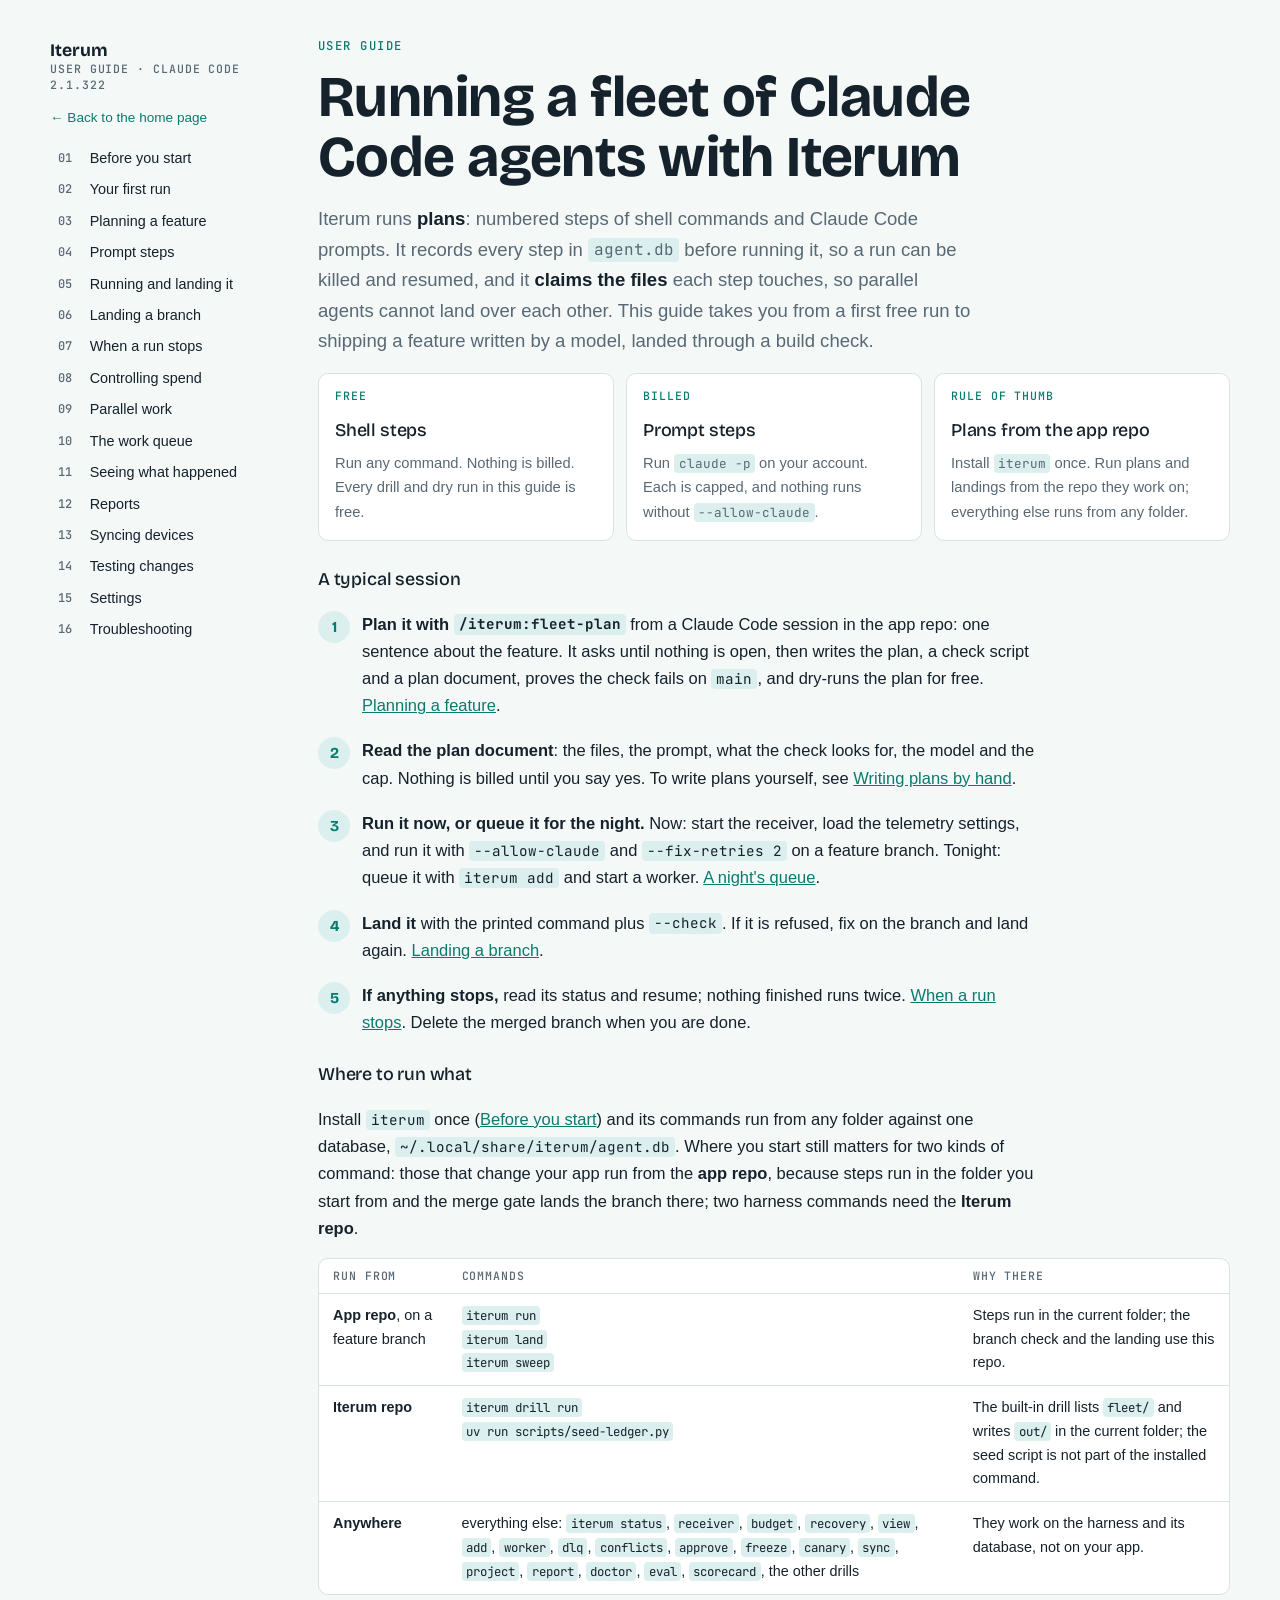
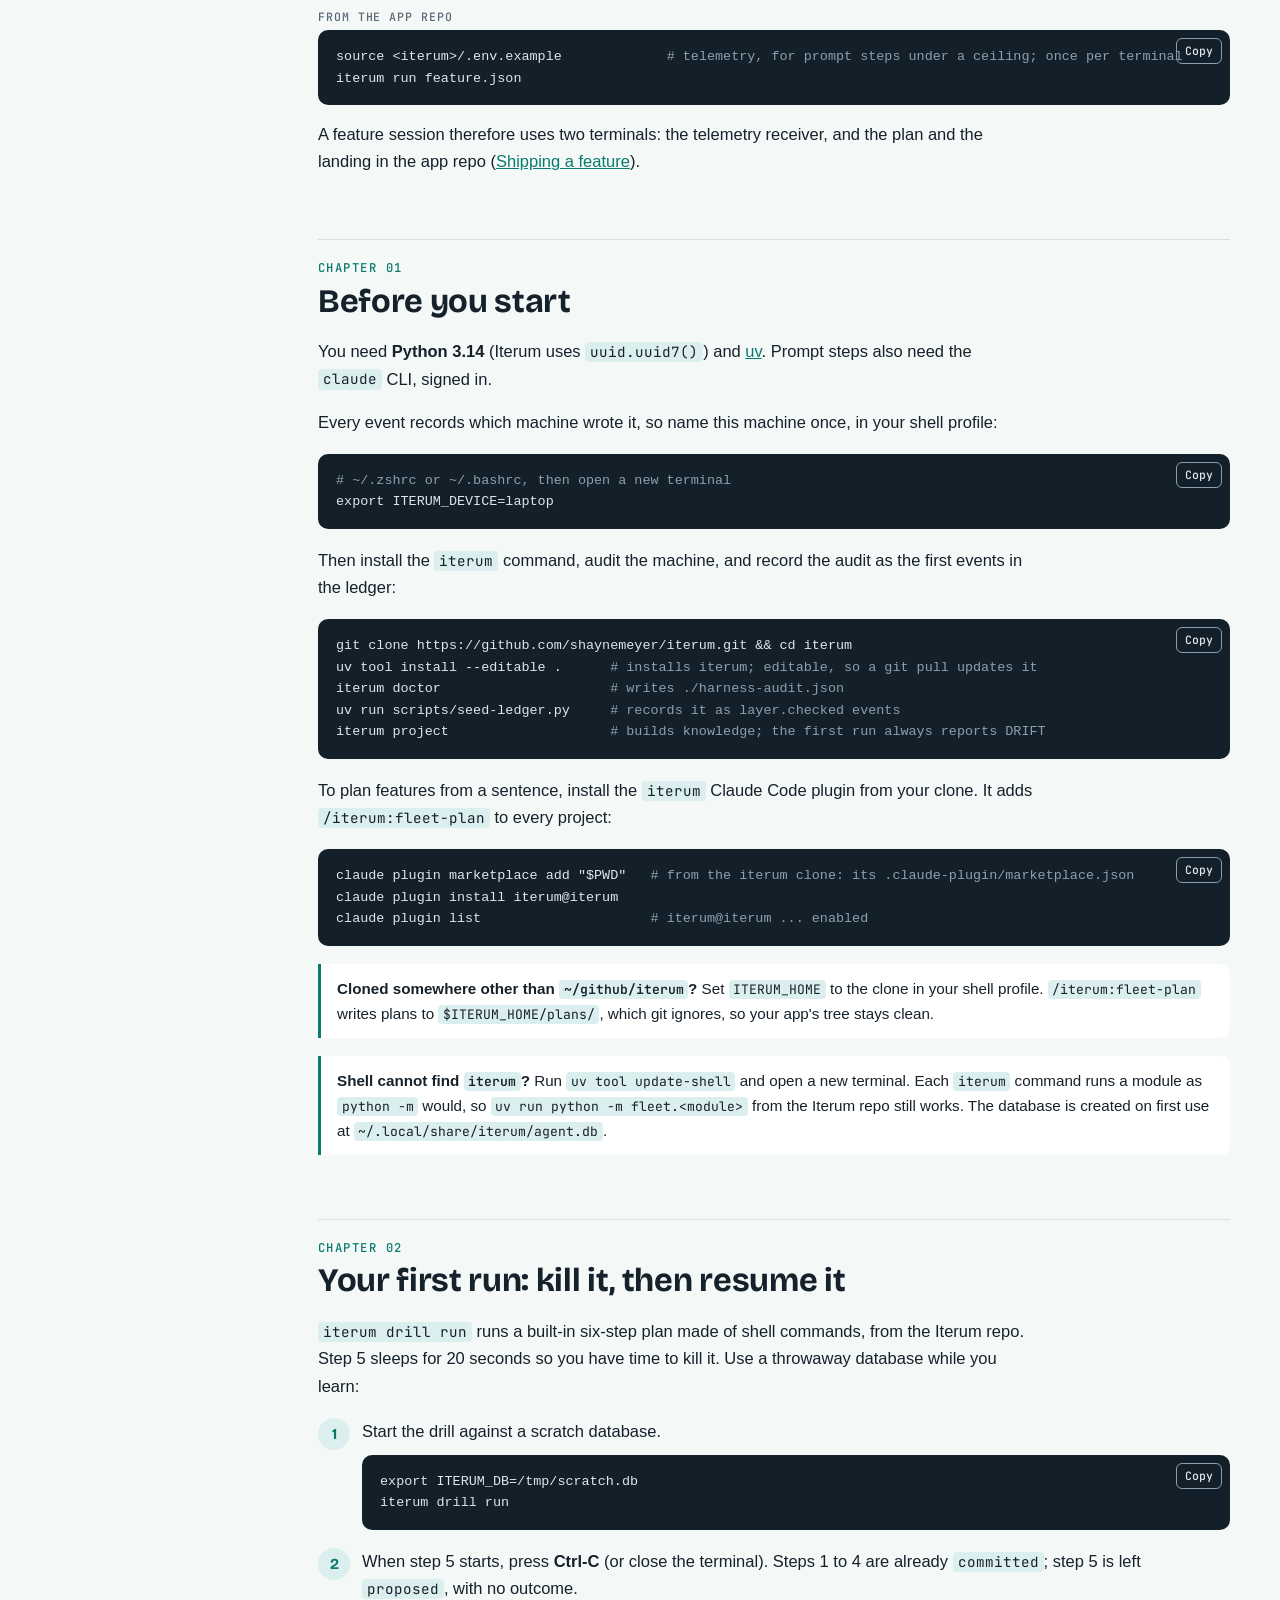
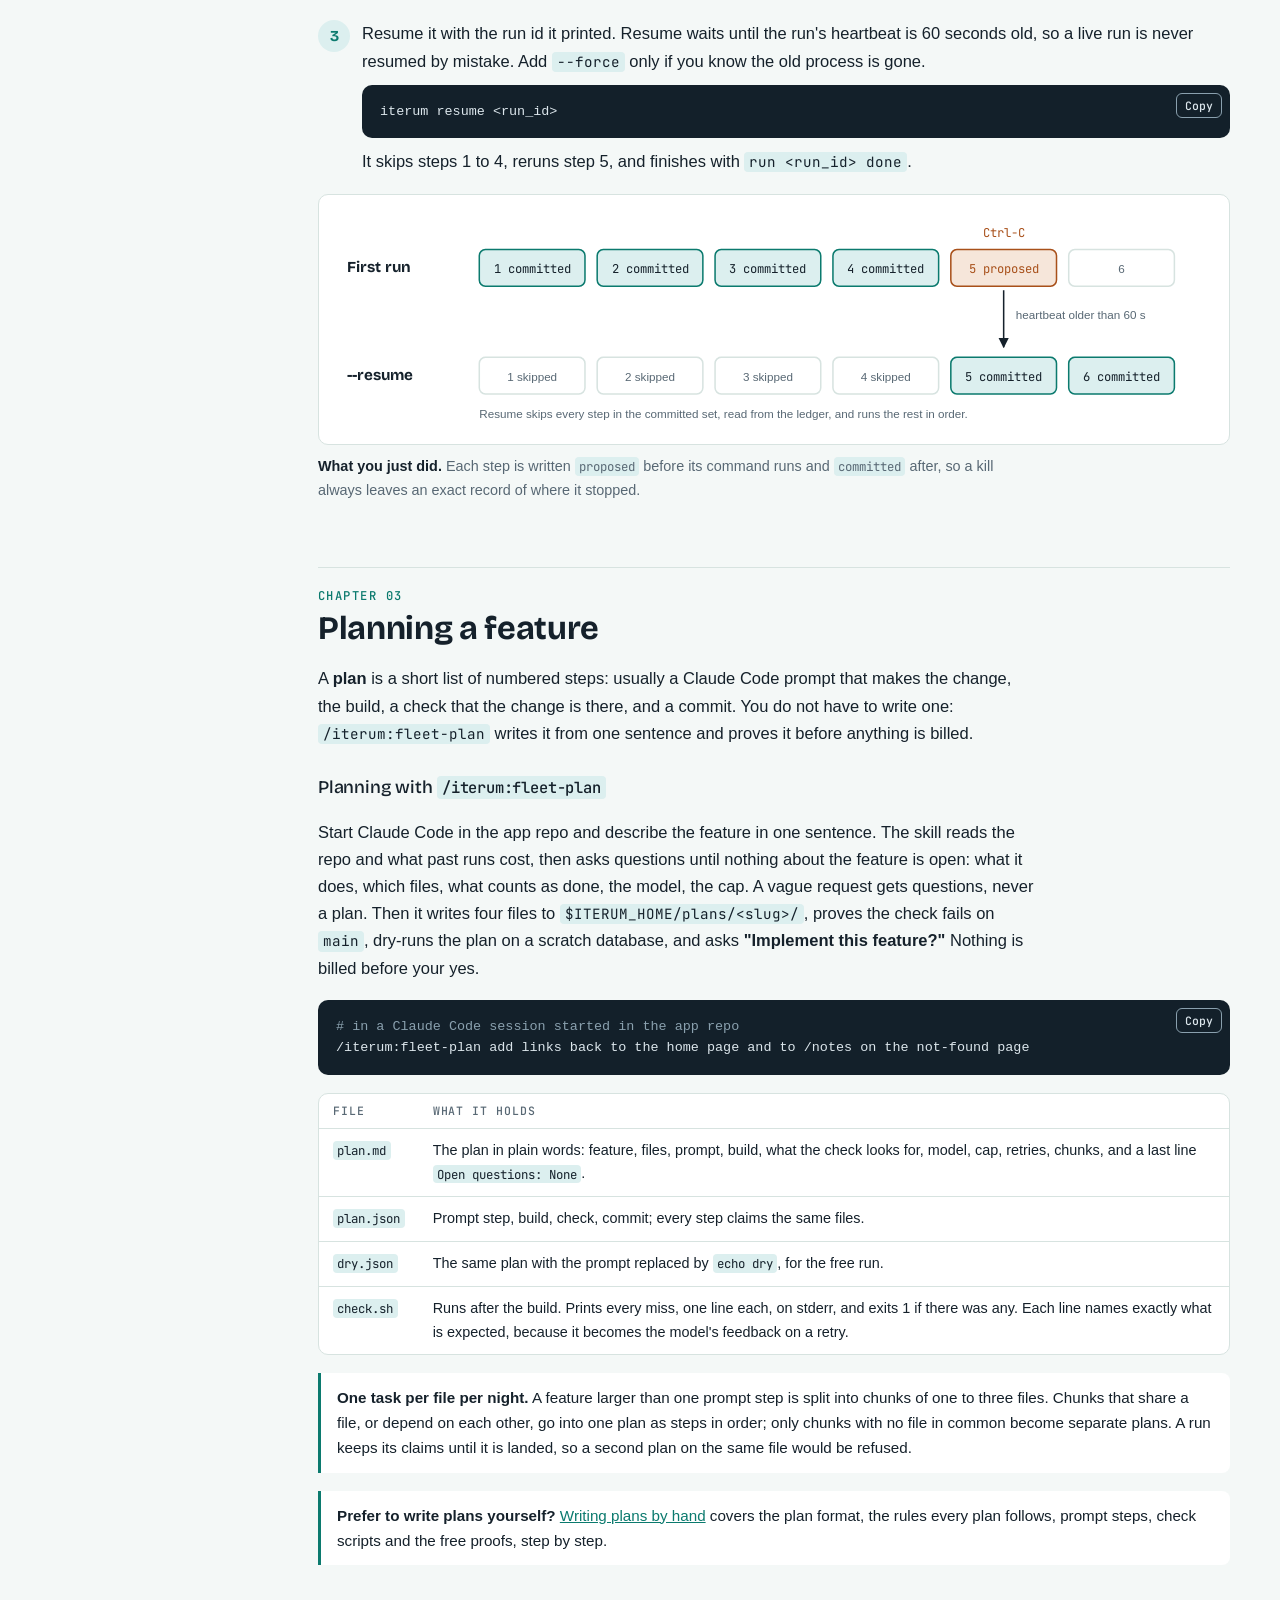
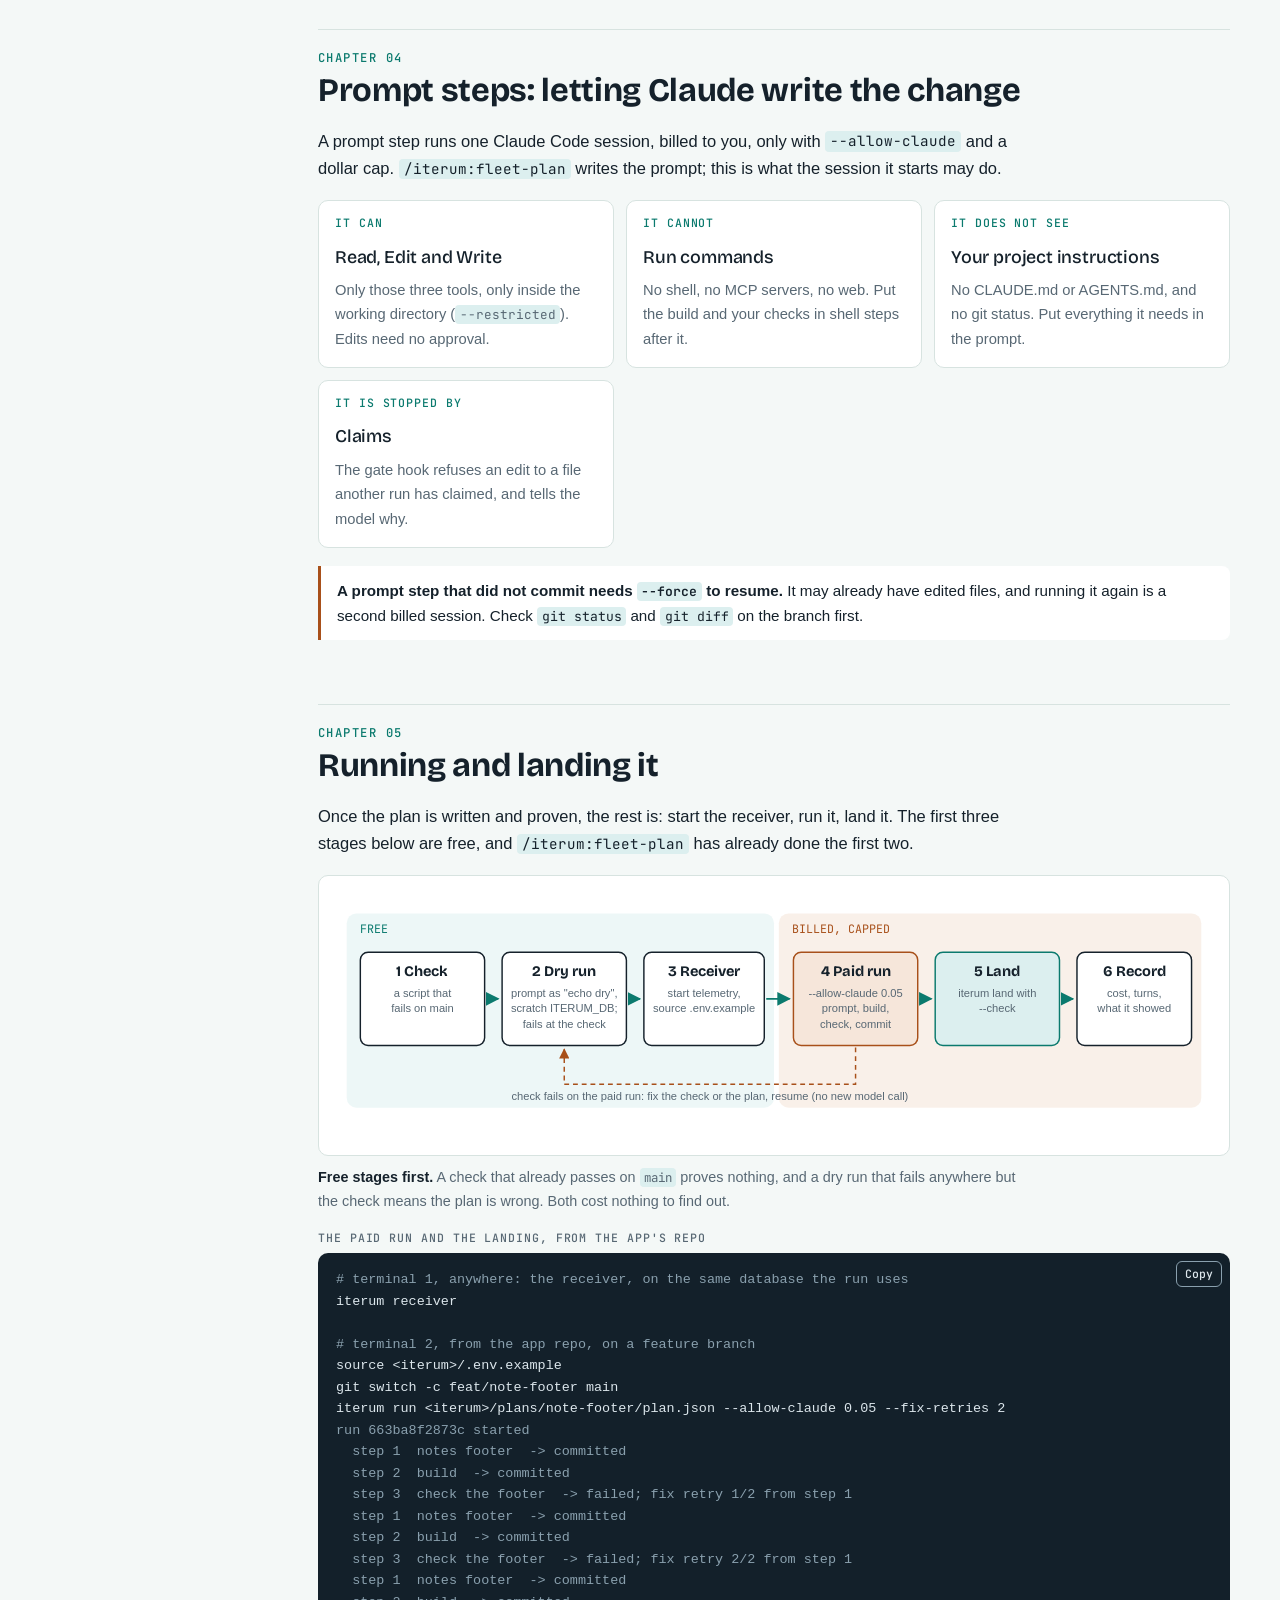
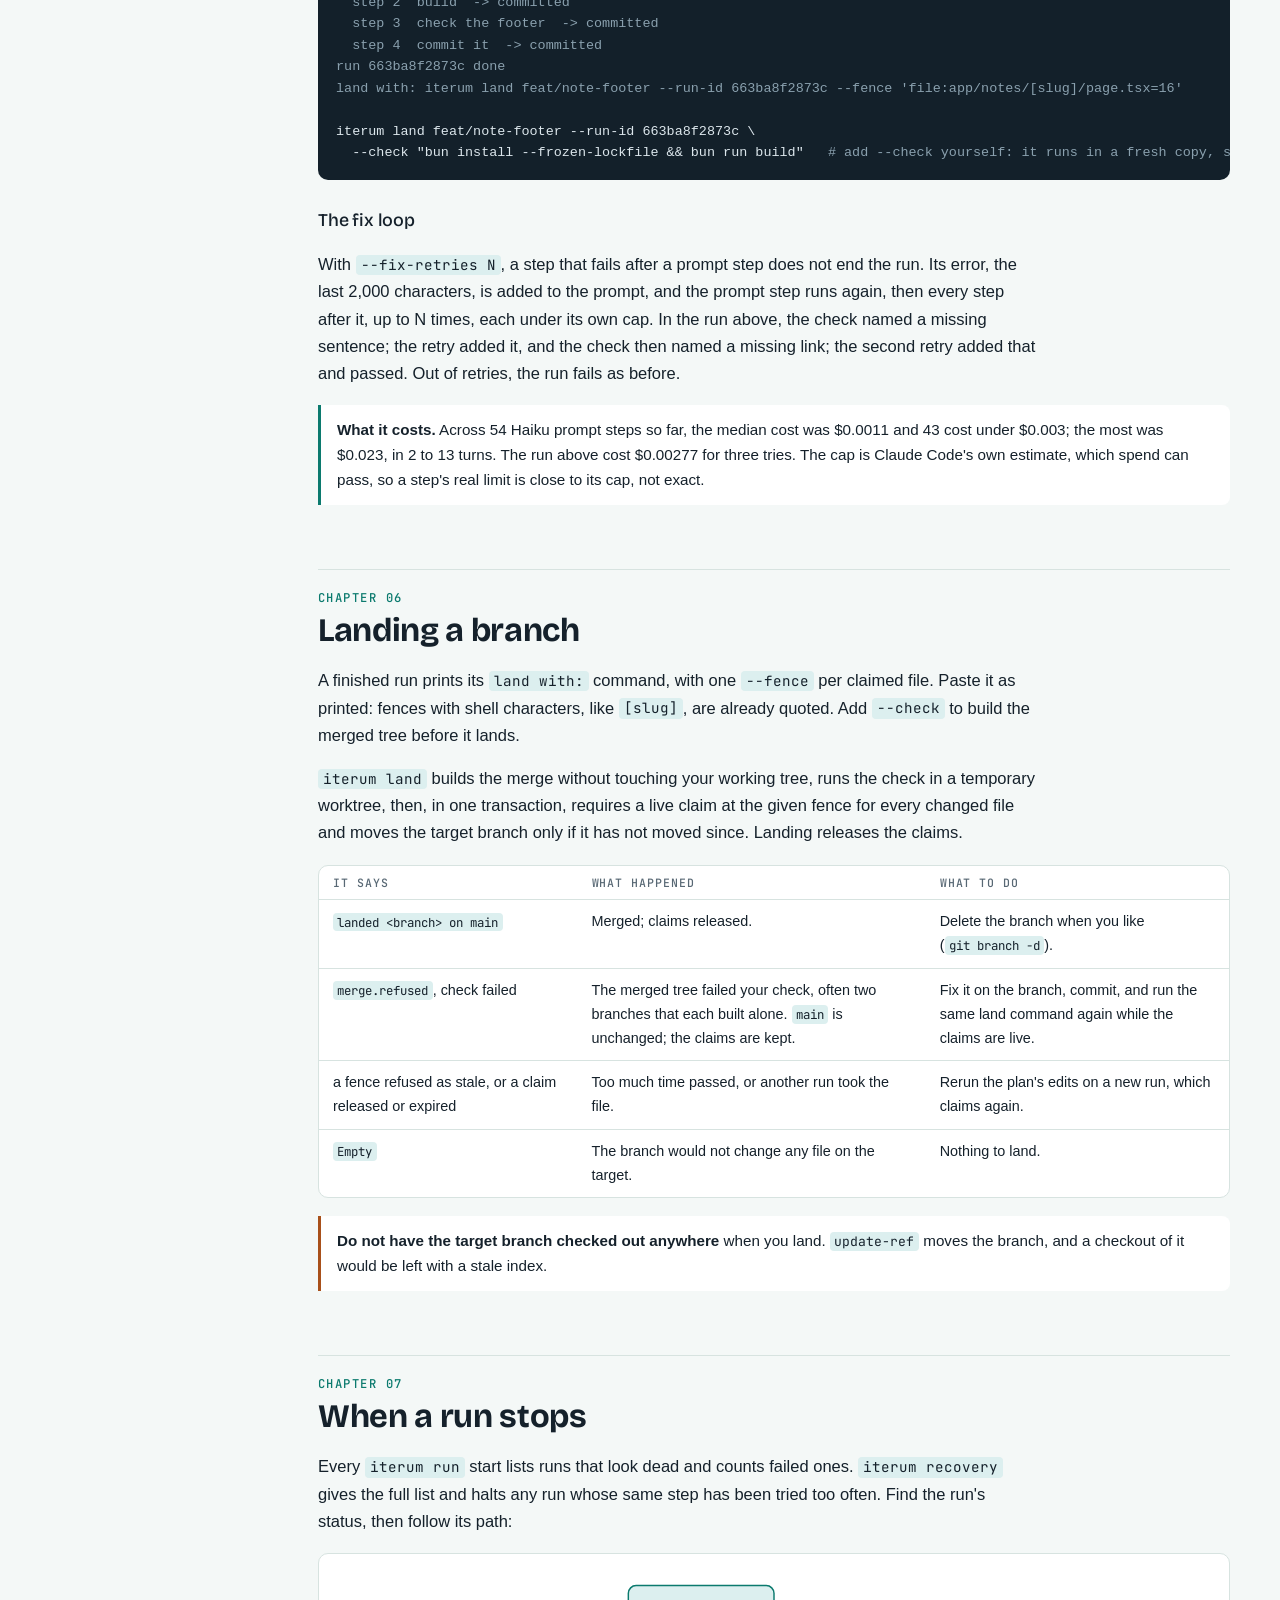
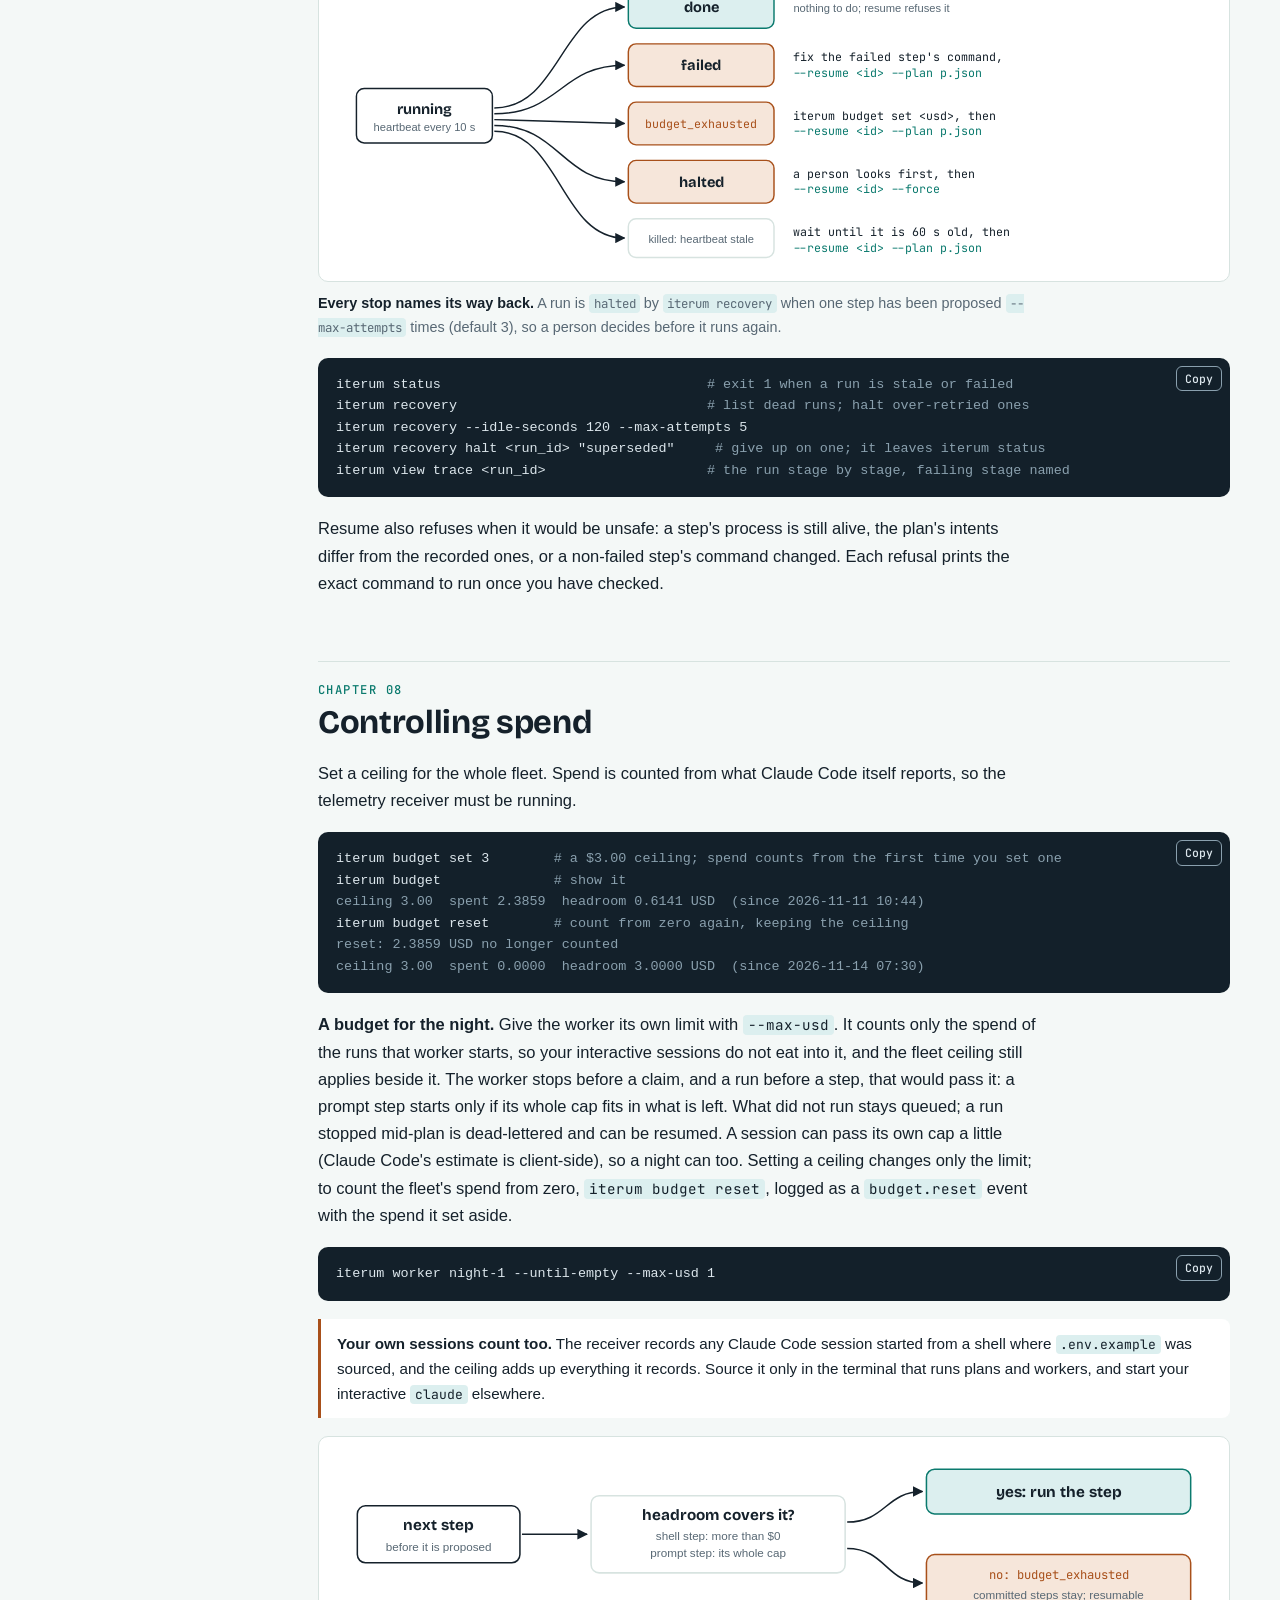
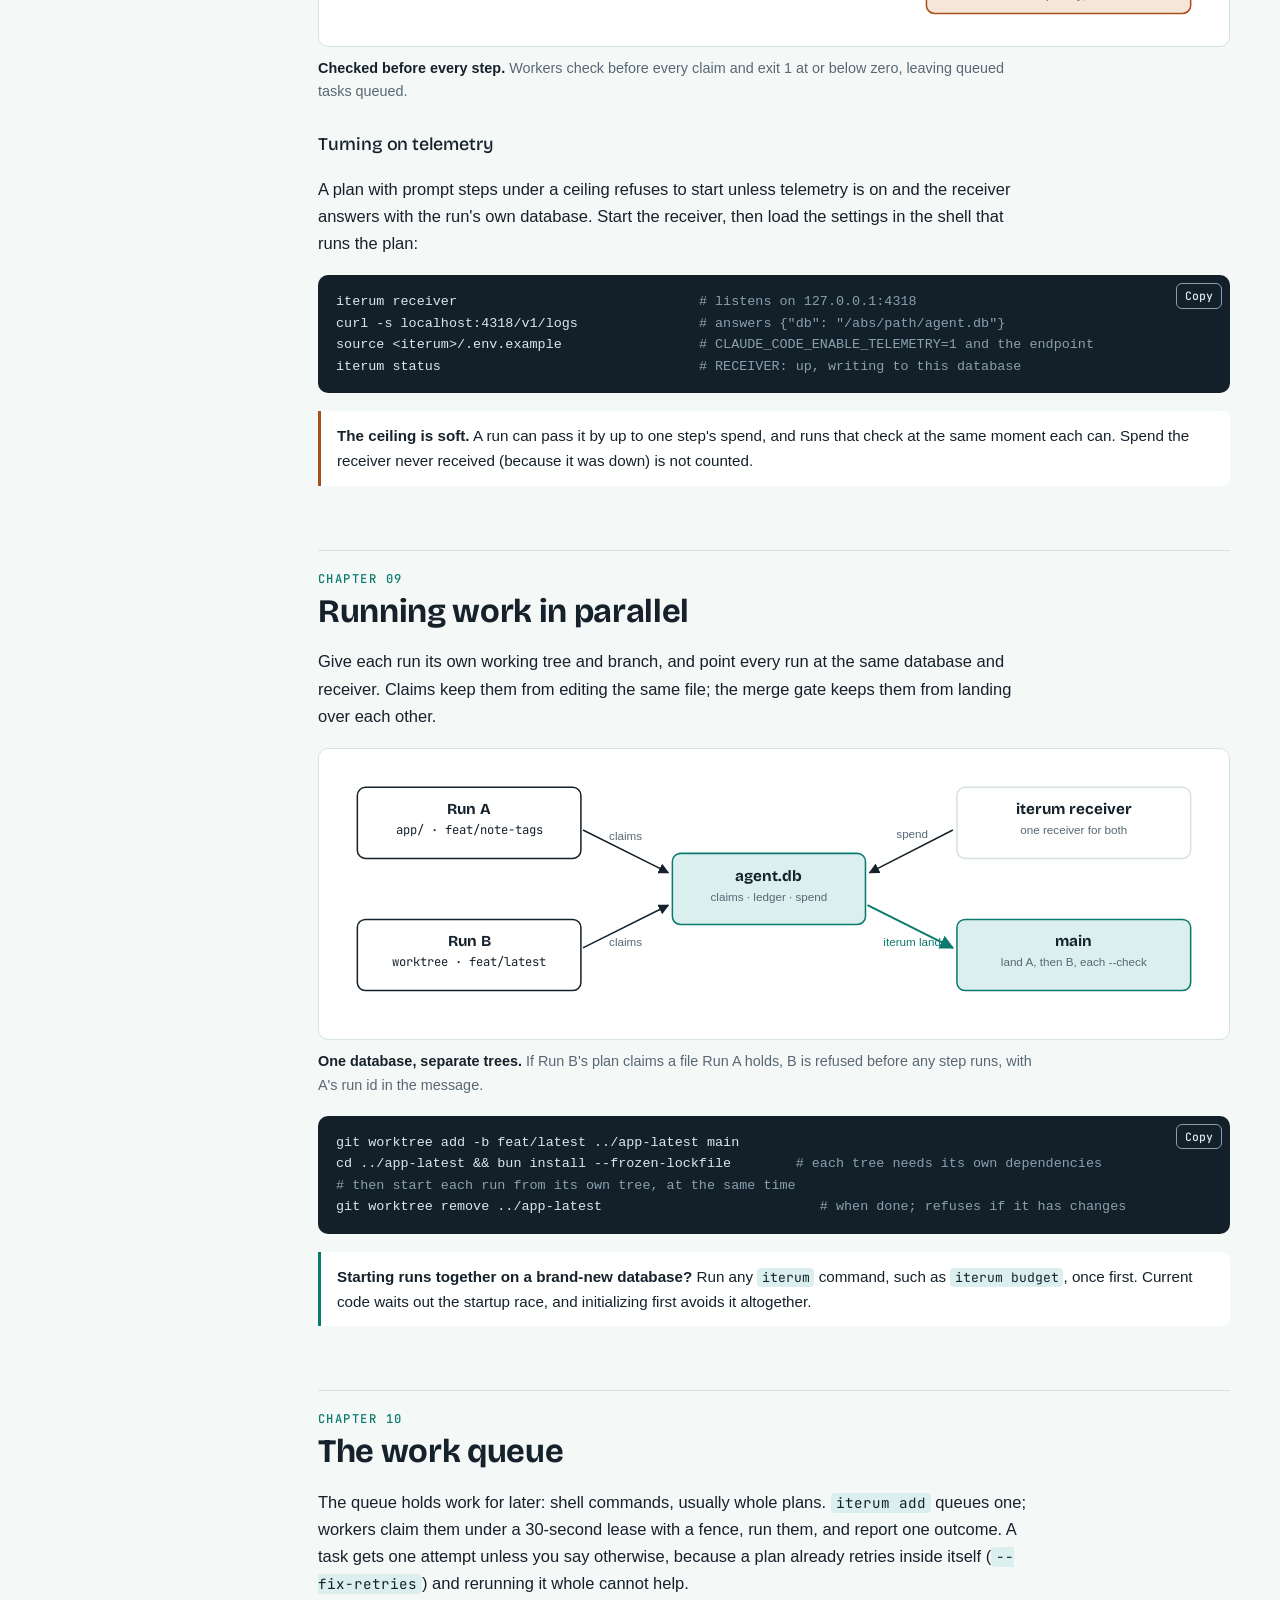
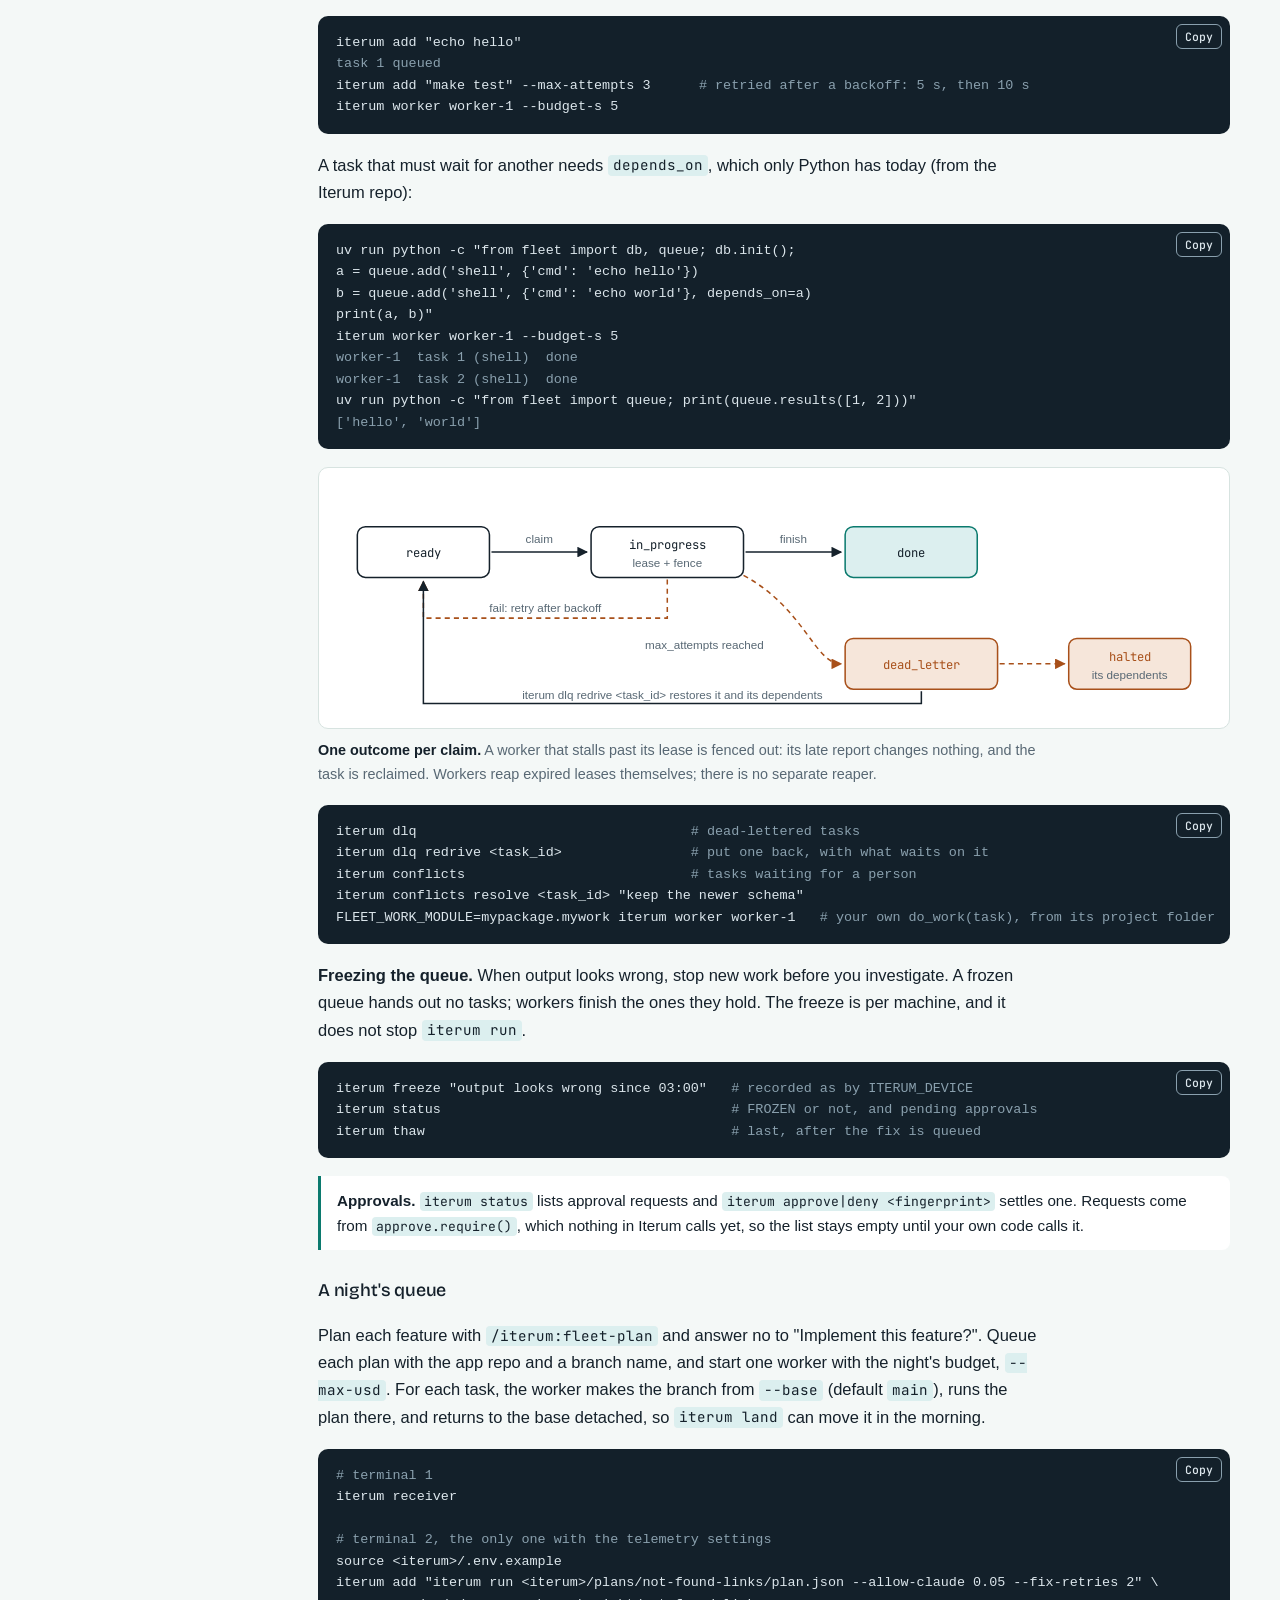
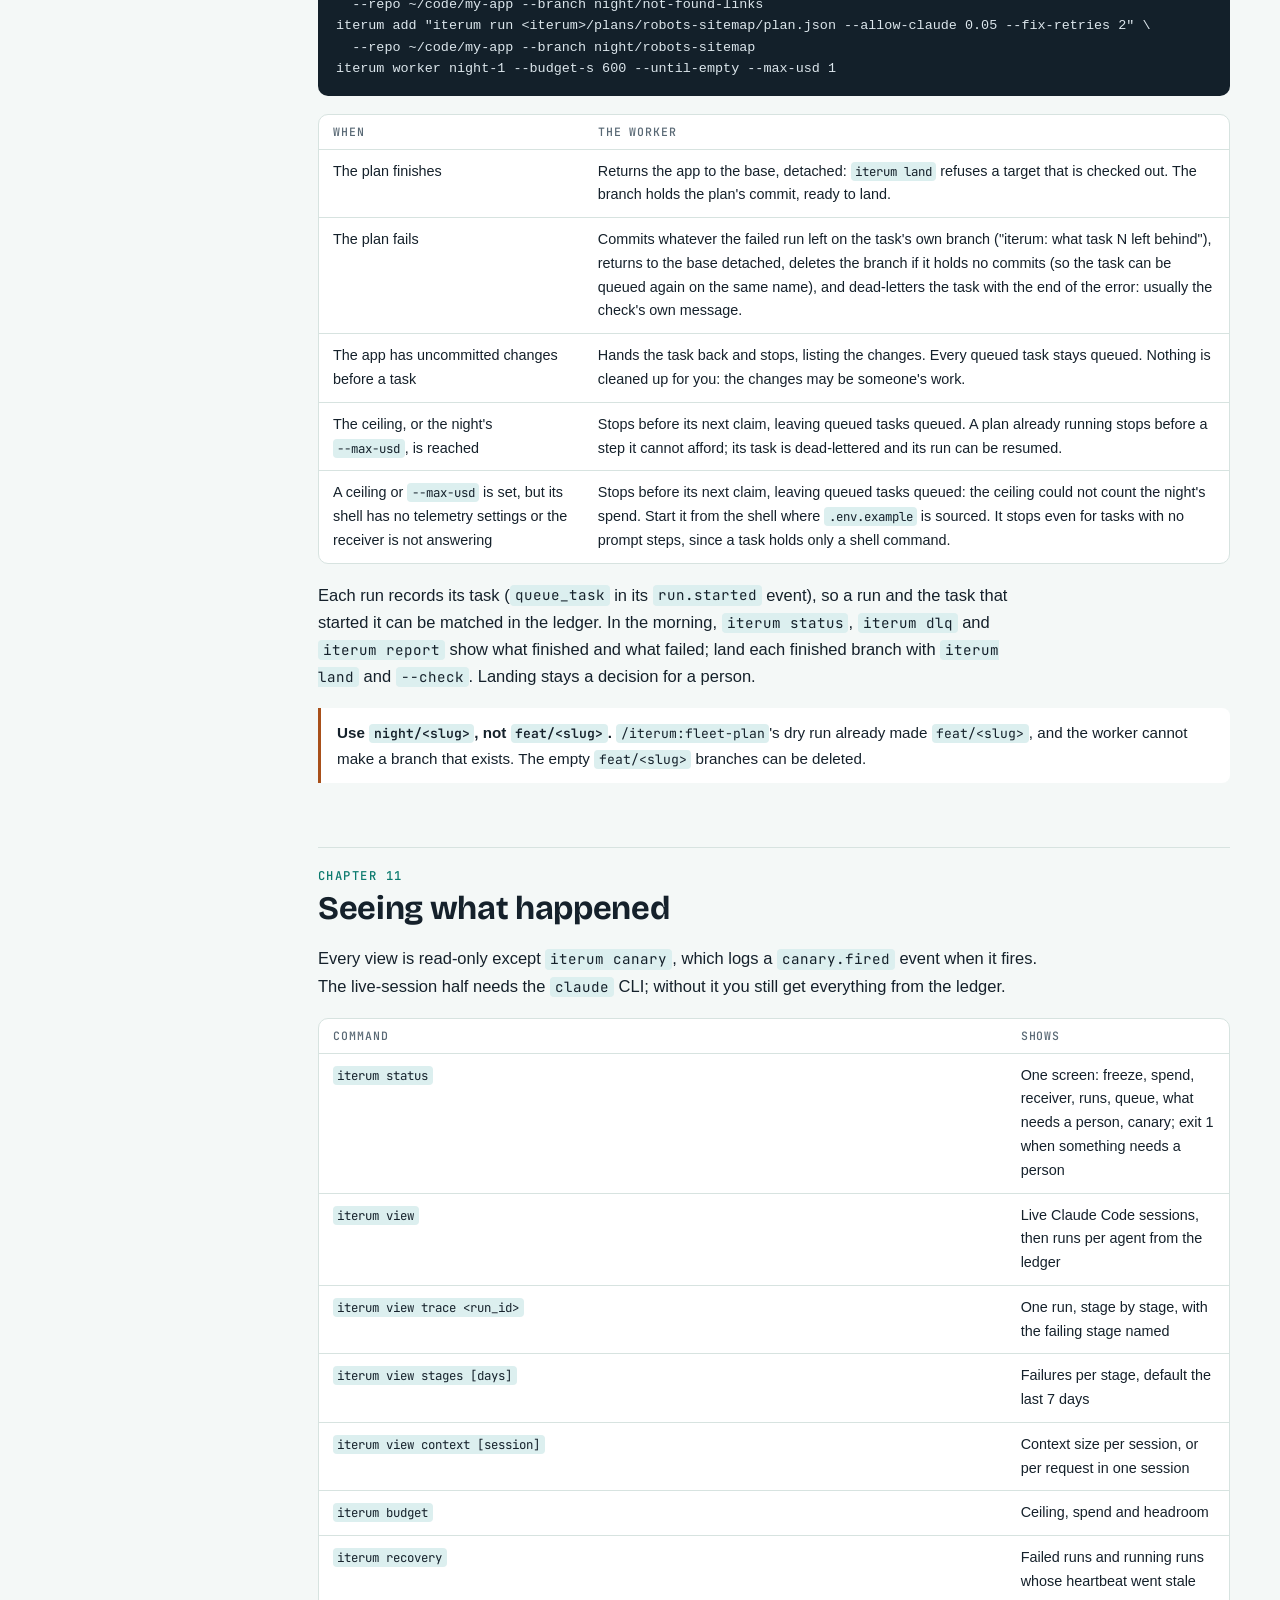
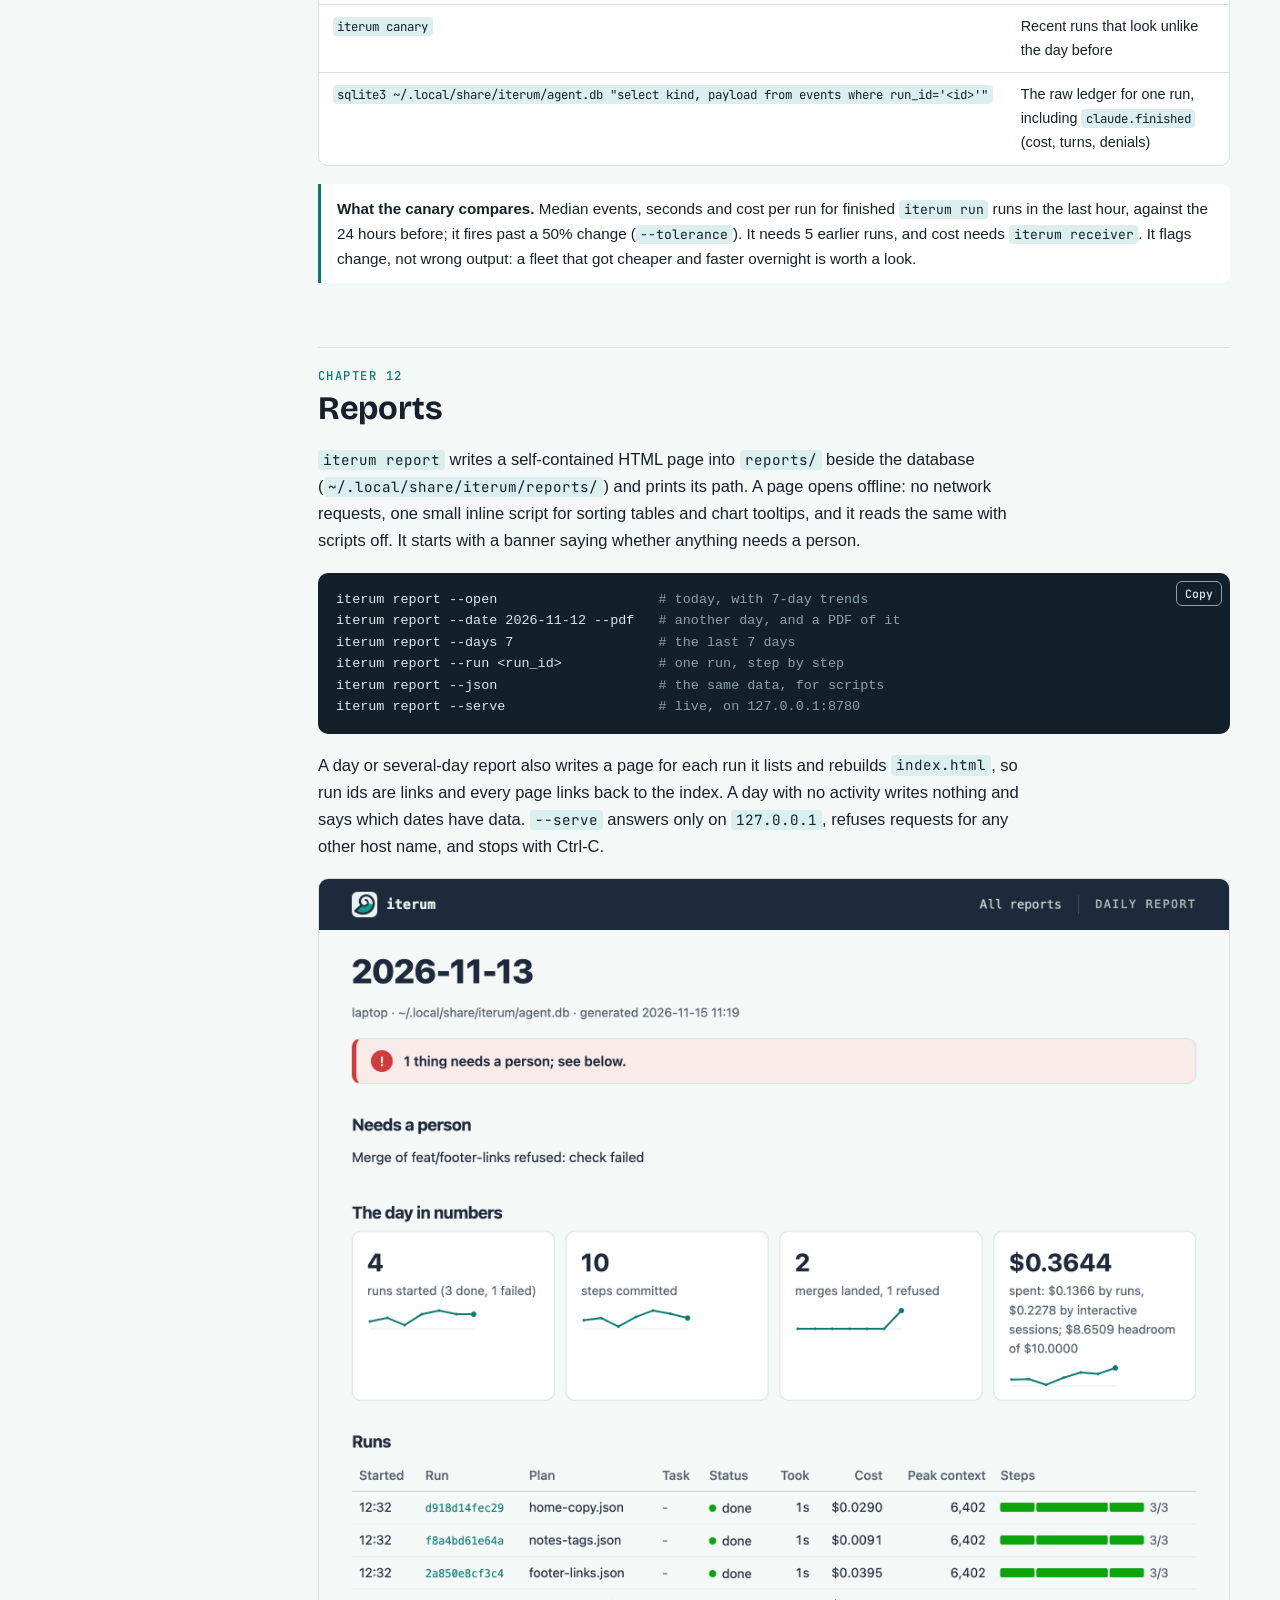
==== commit 2000099c: "Day report screenshots with the Peak context column; alt text to match" ====
--- a/guide.html
+++ b/guide.html
@@ -585,7 +585,7 @@
     <p>A day or several-day report also writes a page for each run it lists and rebuilds <code>index.html</code>, so run ids are links and every page links back to the index. A day with no activity writes nothing and says which dates have data. <code>--serve</code> answers only on <code>127.0.0.1</code>, refuses requests for any other host name, and stops with Ctrl-C.</p>
   </div>
   <figure>
-    <div class="fig" style="padding:0;overflow:hidden"><picture><source srcset="img/report-day-dark.png" media="(prefers-color-scheme: dark)"><img src="img/report-day-light.png" alt="A daily report: a banner saying 2 things need a person, the failed run and refused merge listed, four tiles with 7-day trend lines, the runs table with each run's steps, and spend by hour split by model" width="1000" loading="lazy" style="display:block;width:100%;height:auto"></picture></div>
+    <div class="fig" style="padding:0;overflow:hidden"><picture><source srcset="img/report-day-dark.png" media="(prefers-color-scheme: dark)"><img src="img/report-day-light.png" alt="A daily report: a banner saying 1 thing needs a person, the refused merge listed, four tiles with 7-day trend lines, the runs table with each run's cost, peak context and steps, one run failed at its second step, and spend by hour split by model" width="1000" loading="lazy" style="display:block;width:100%;height:auto"></picture></div>
     <figcaption><b>A day.</b> The banner says whether anything needs you; here a run failed at its second step and a merge was refused by its check. Tiles carry the last seven days as a trend. Example data.</figcaption>
   </figure>
   <figure>
@@ -596,7 +596,7 @@
     <table>
       <thead><tr><th>Page</th><th>Command</th><th>Shows</th></tr></thead>
       <tbody>
-        <tr><td>A day</td><td><code>iterum report [--date D]</code></td><td>What needs a person; runs, steps, merges and spend with 7-day trends; every run with its steps; earlier runs touched that day; spend by hour; merges landed</td></tr>
+        <tr><td>A day</td><td><code>iterum report [--date D]</code></td><td>What needs a person; runs, steps, merges and spend with 7-day trends; every run with its steps, cost and peak context per request, marked when over the 100K a chunk should stay under; earlier runs touched that day; spend by hour; merges landed</td></tr>
         <tr><td>Several days</td><td><code>iterum report --days N</code></td><td>Spend per day and against the ceiling; runs per day by status; failures by stage with counts; cost per plan, one dot per run; the largest context peaks</td></tr>
         <tr><td>One run</td><td><code>iterum report --run &lt;id&gt;</code></td><td>Status and first failing stage; a timeline of its steps; every event in order, failures marked with their details; its merges</td></tr>
       </tbody>
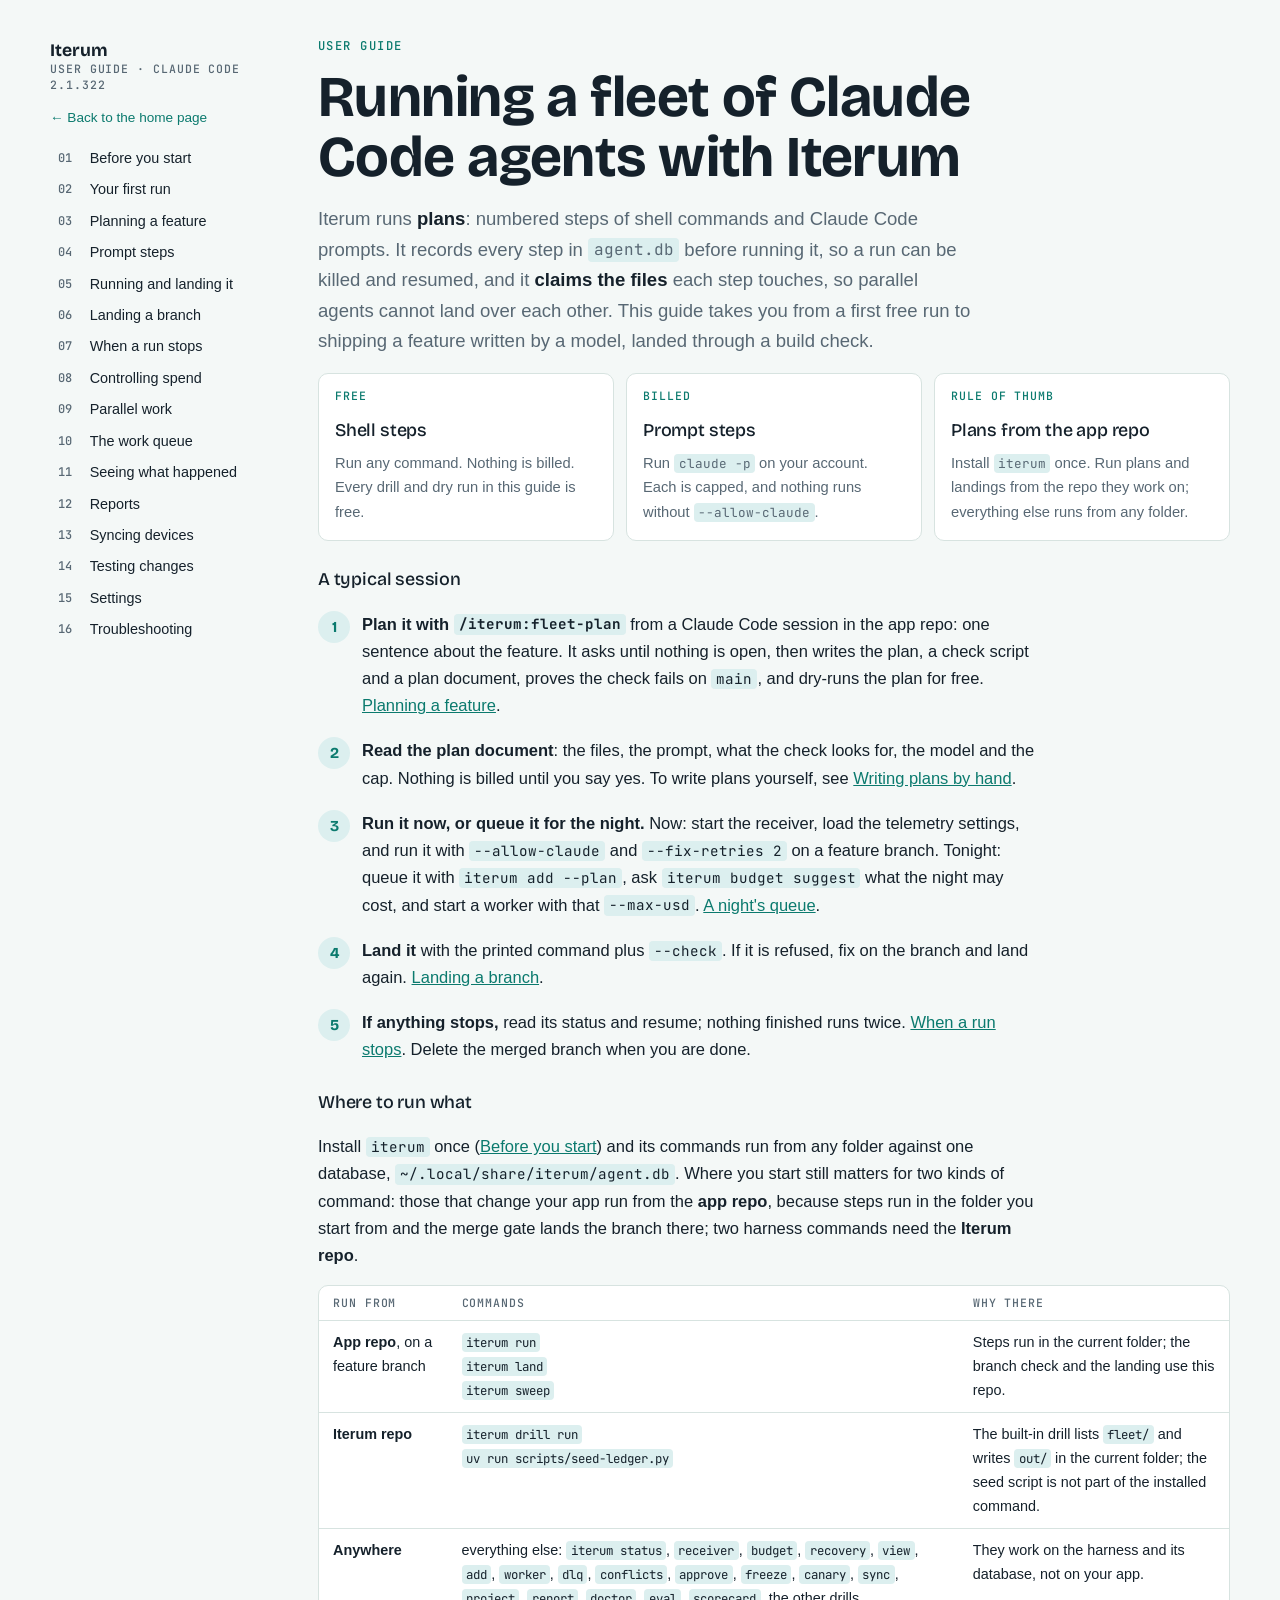
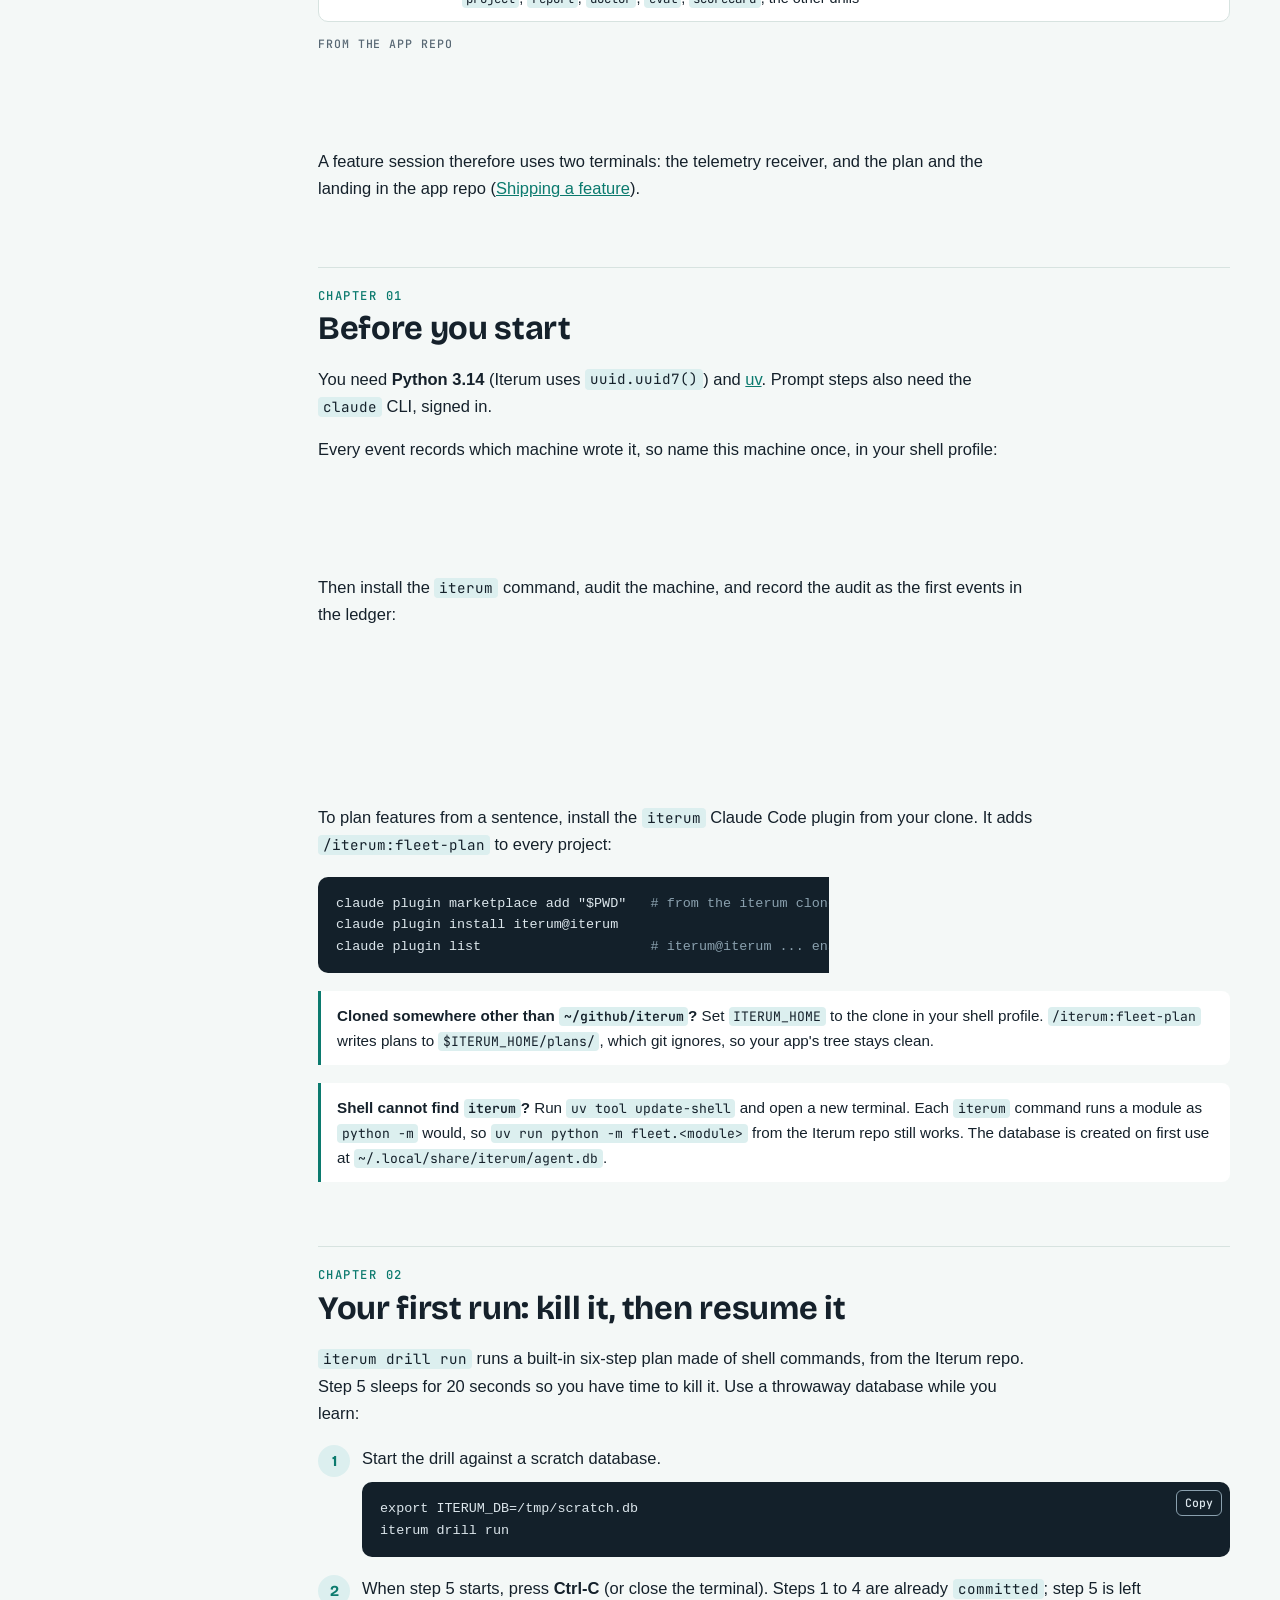
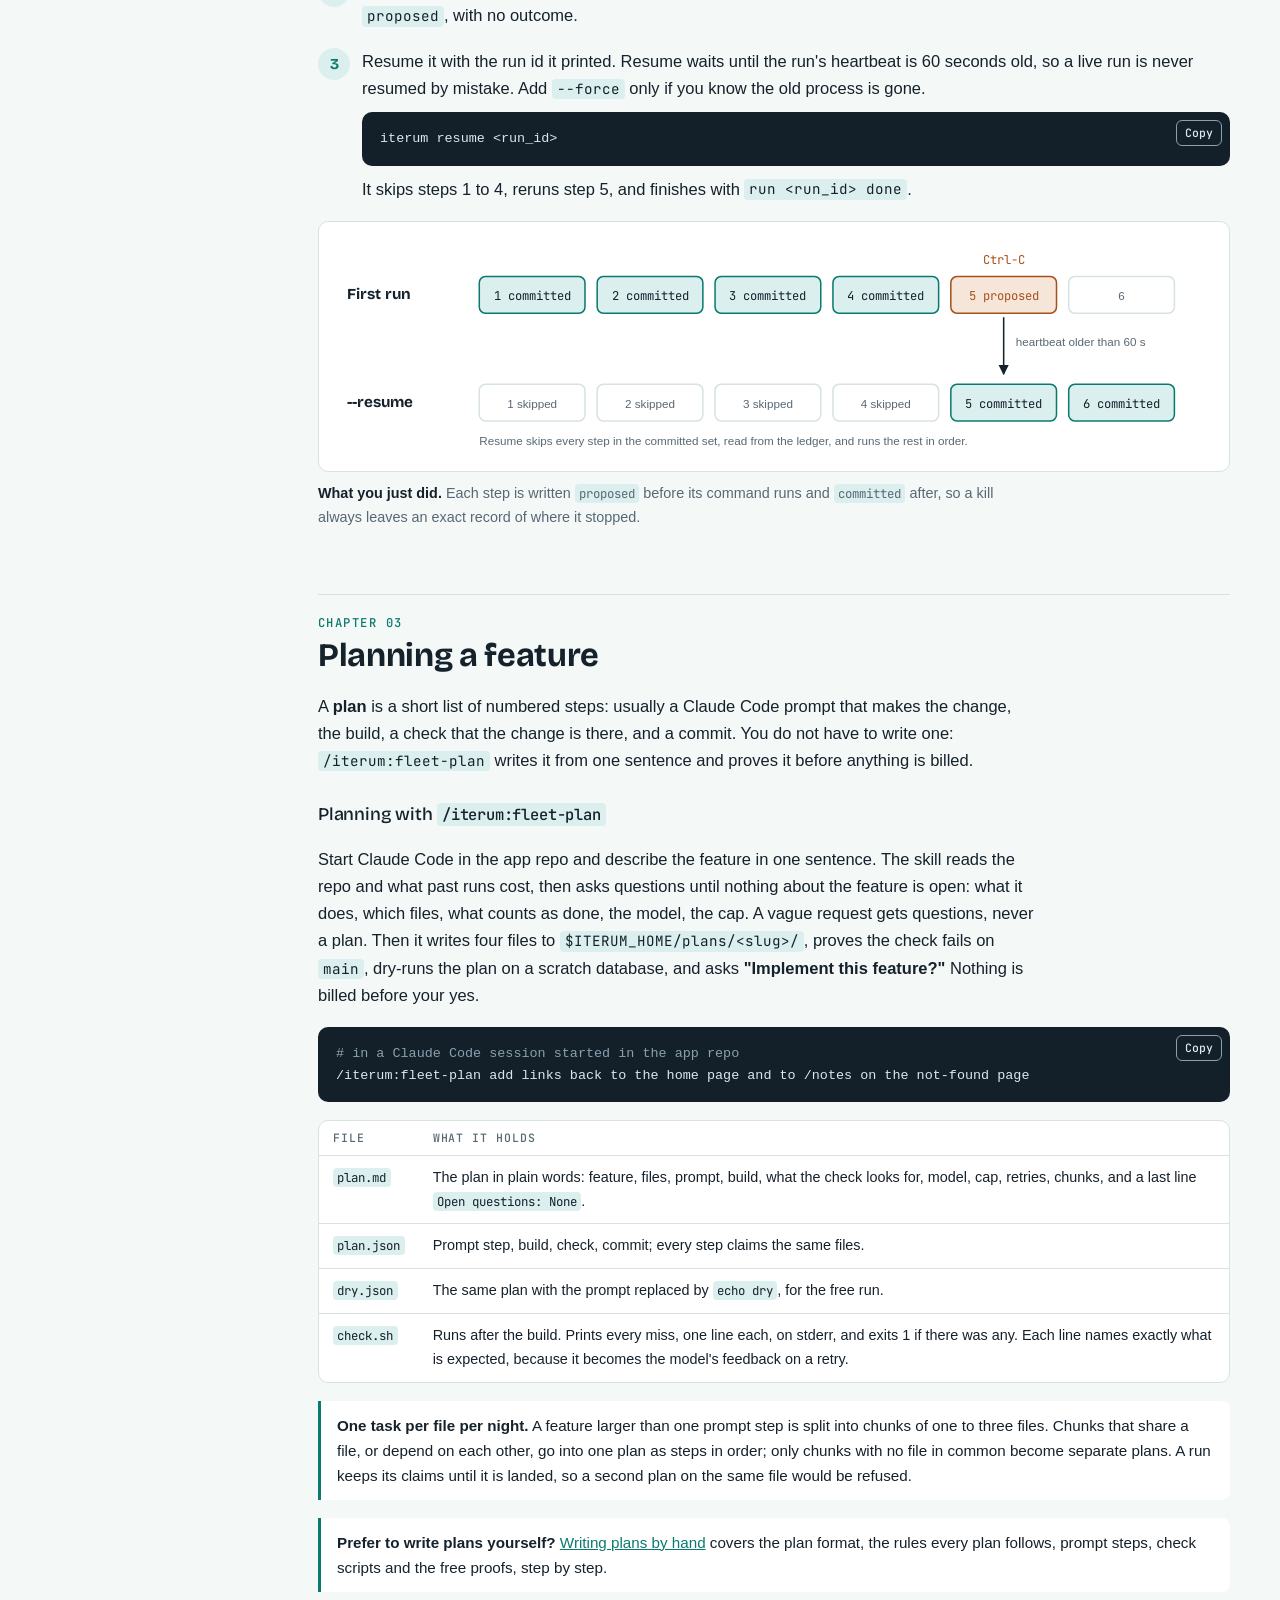
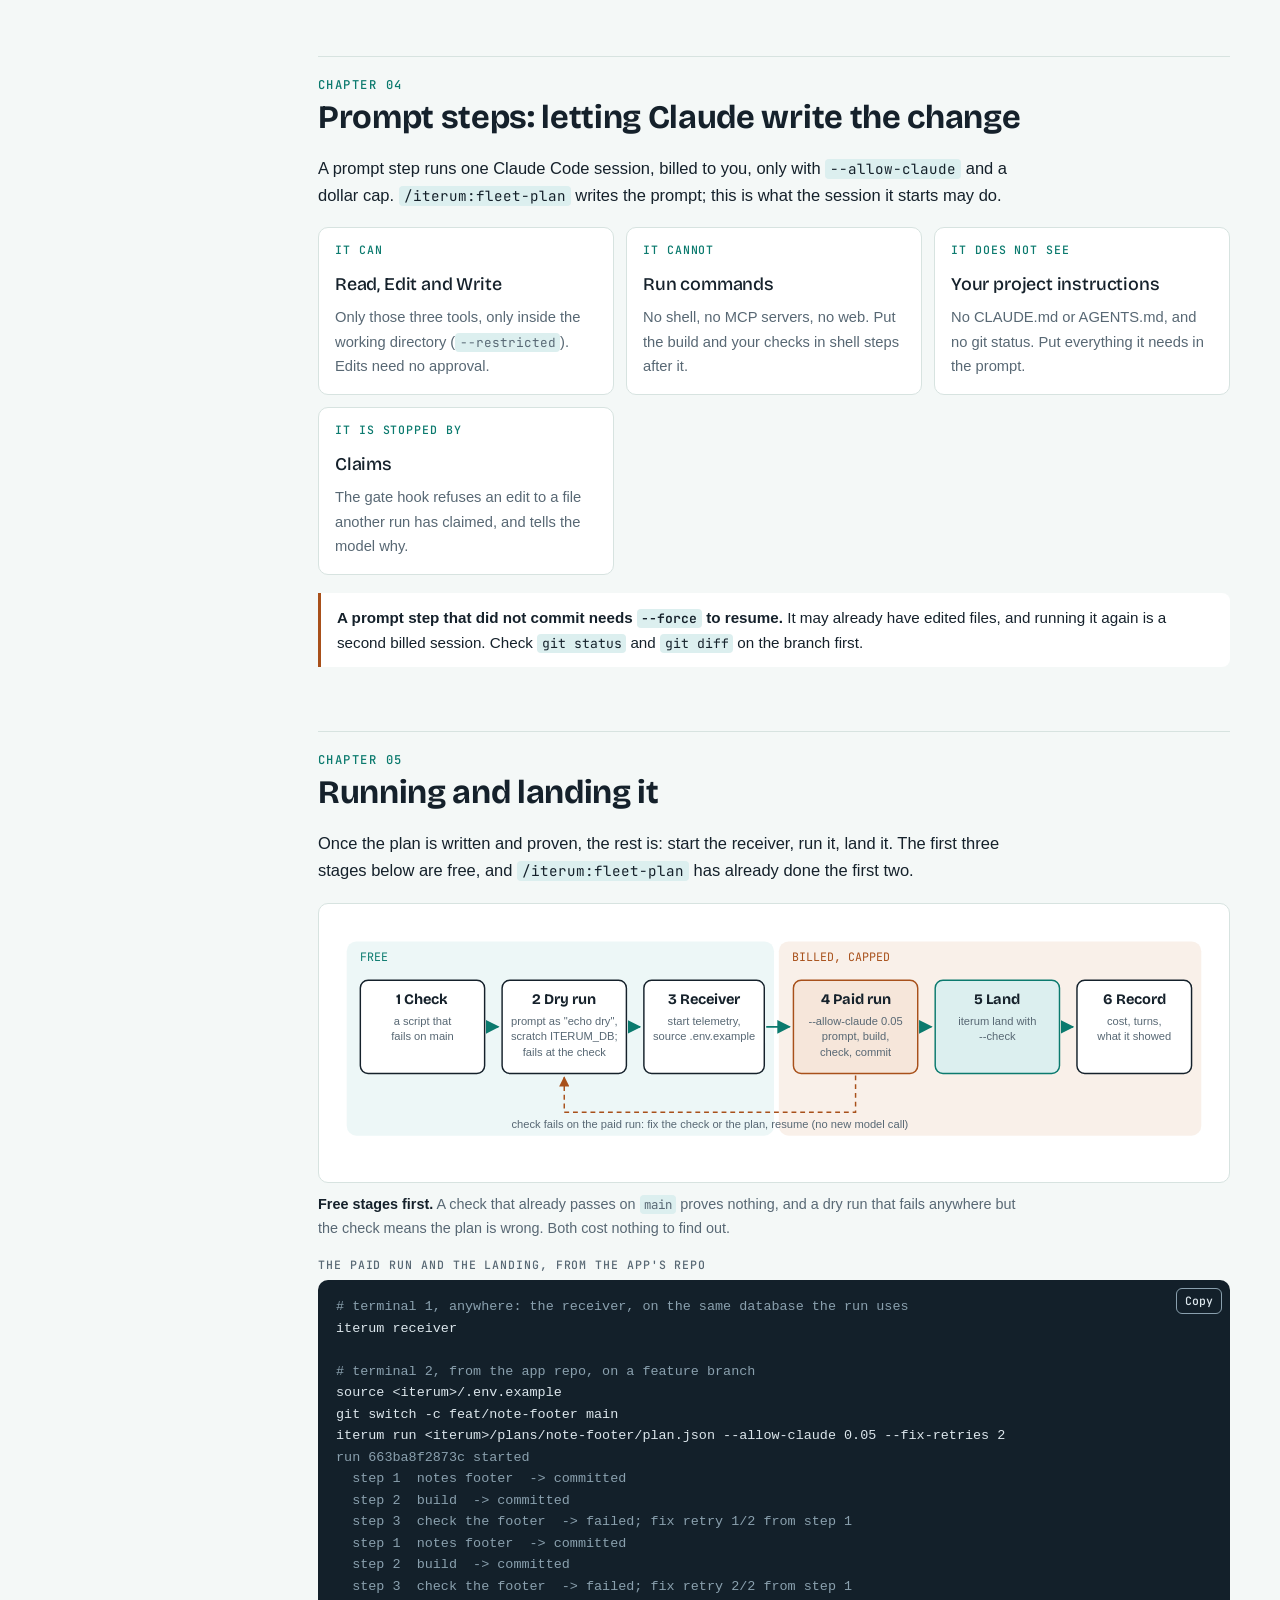
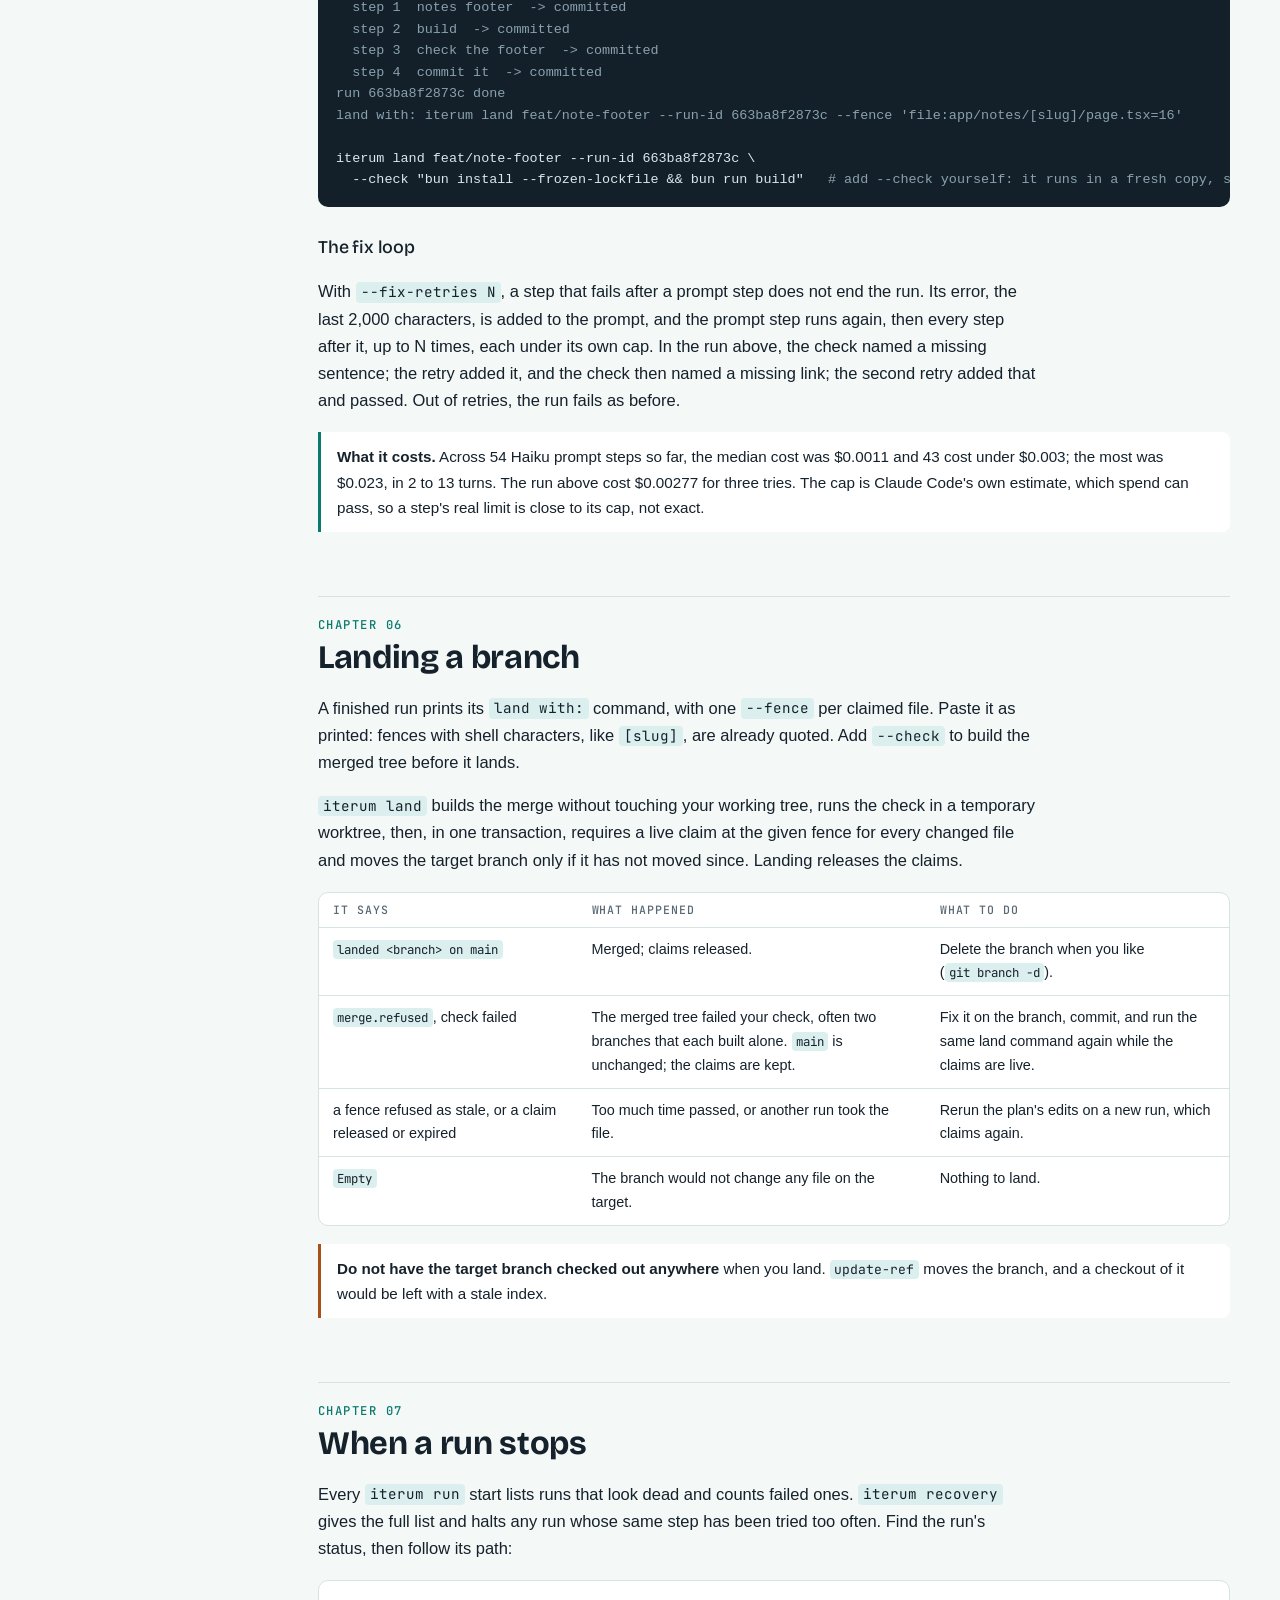
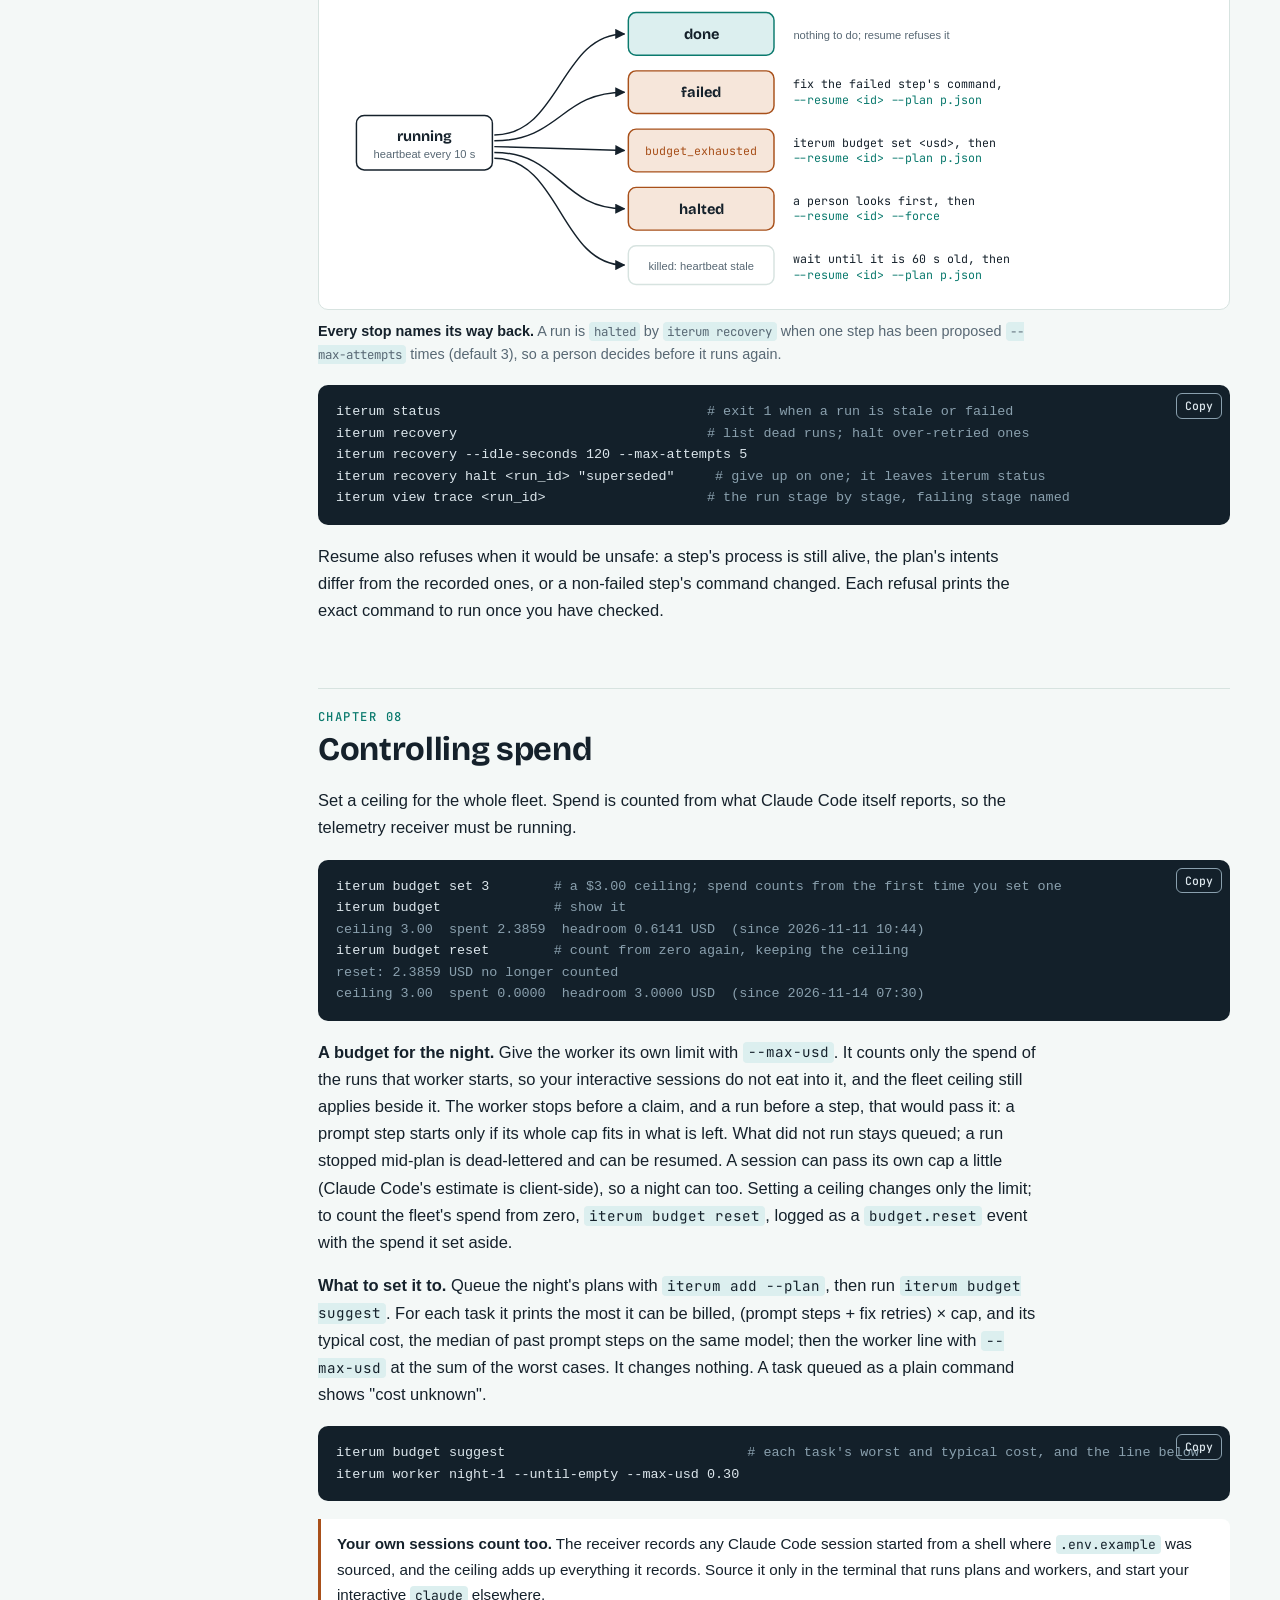
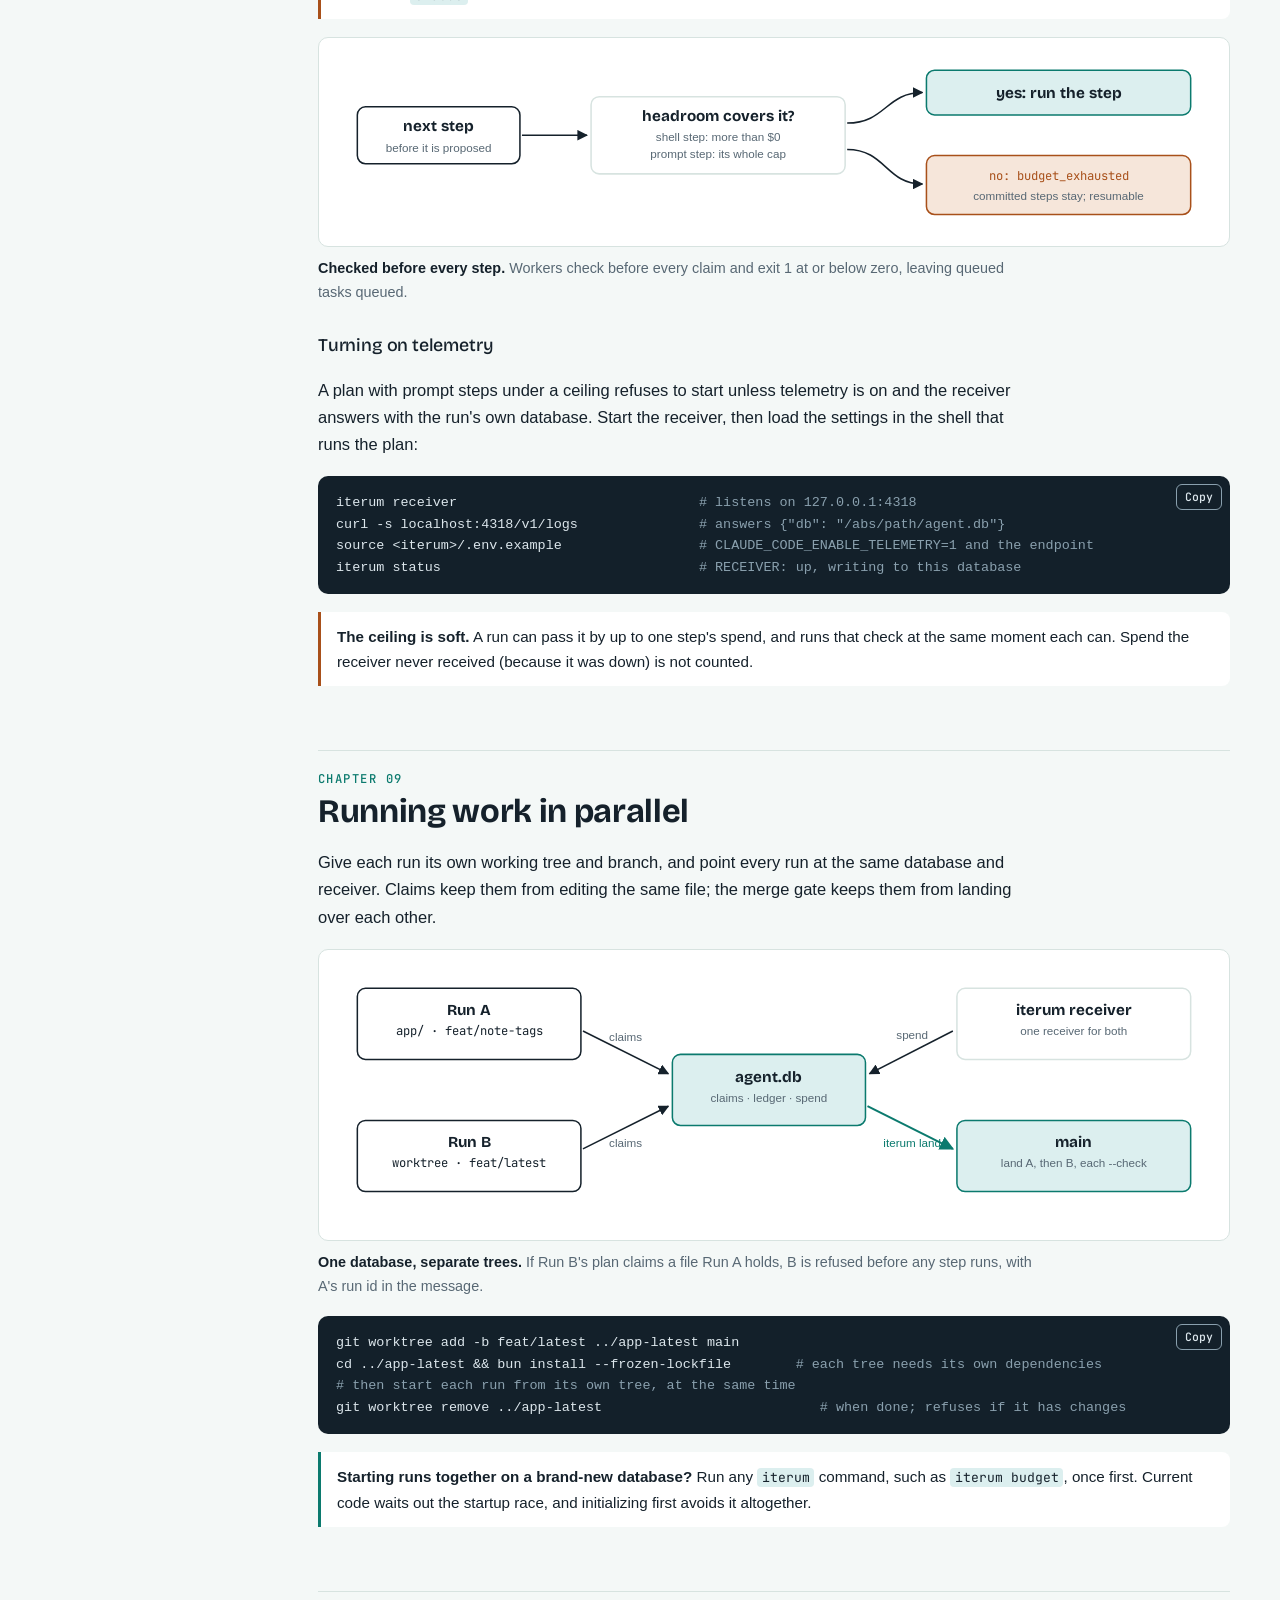
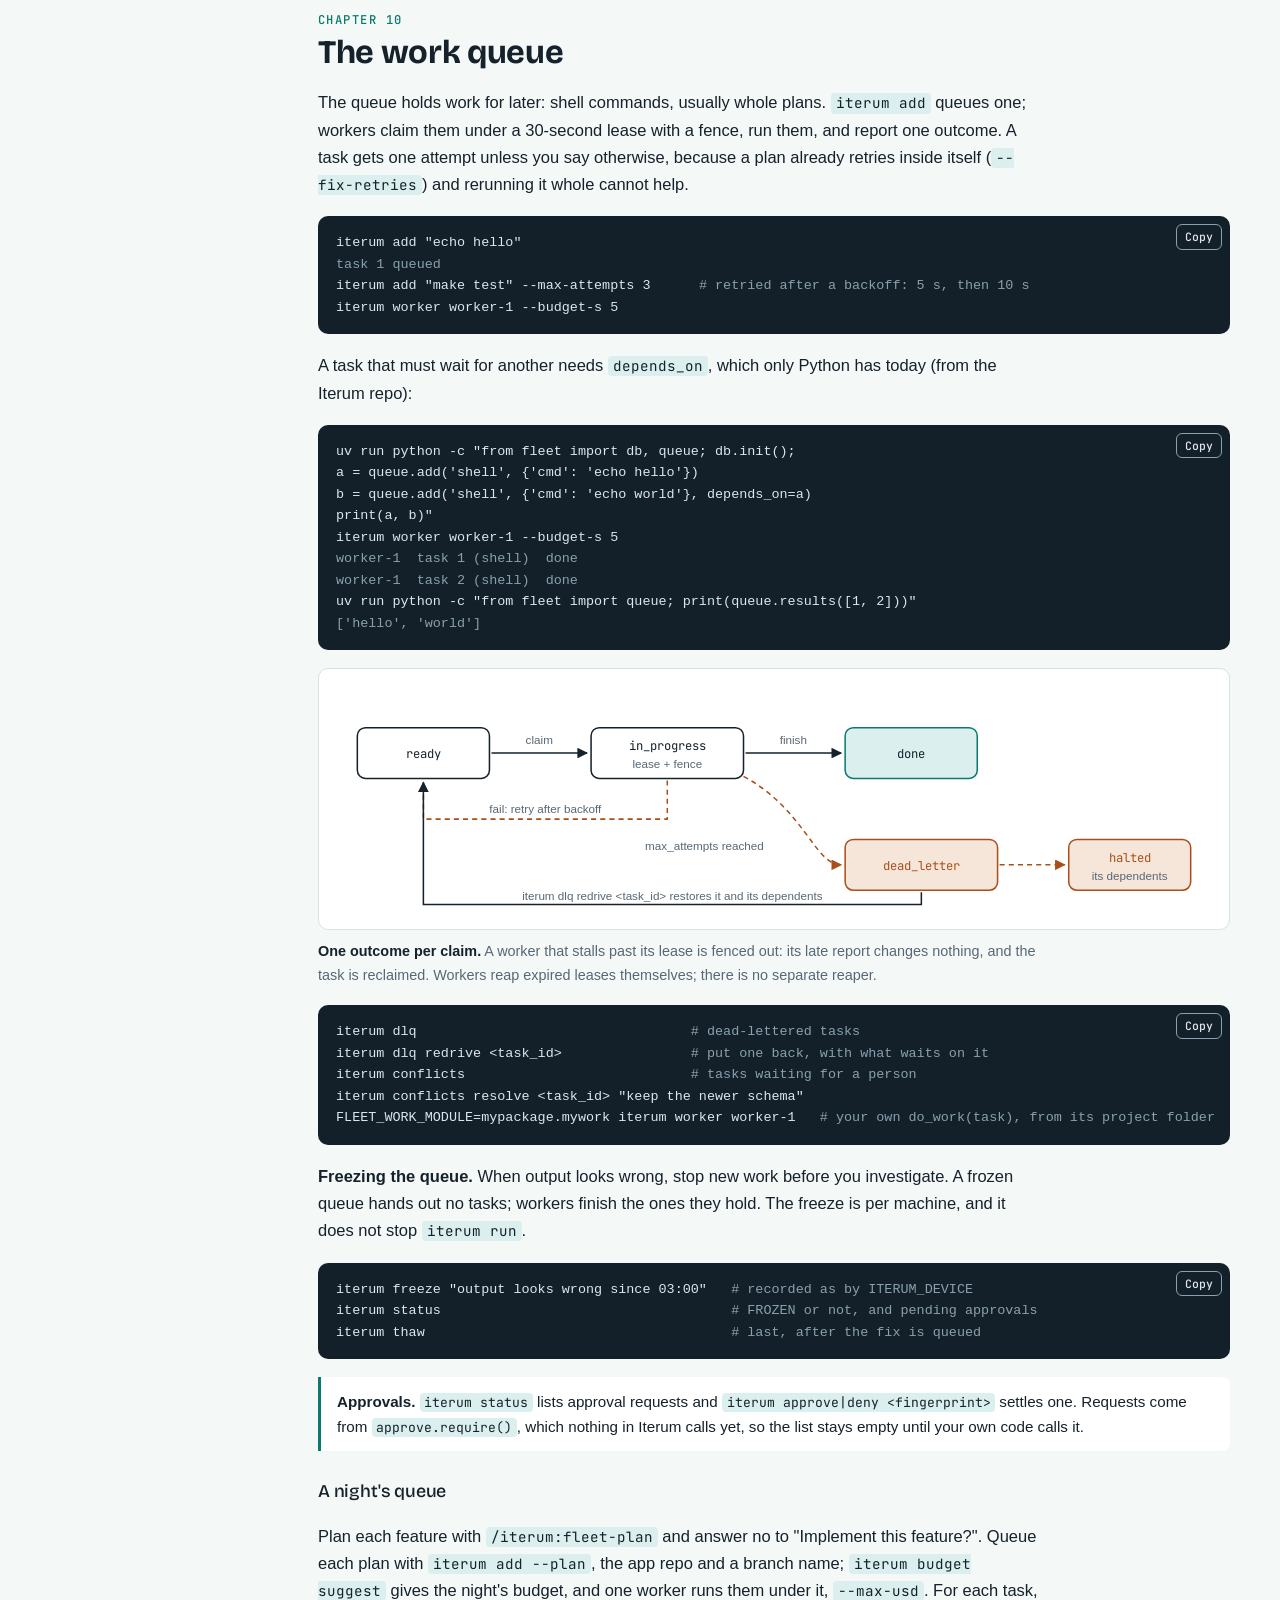
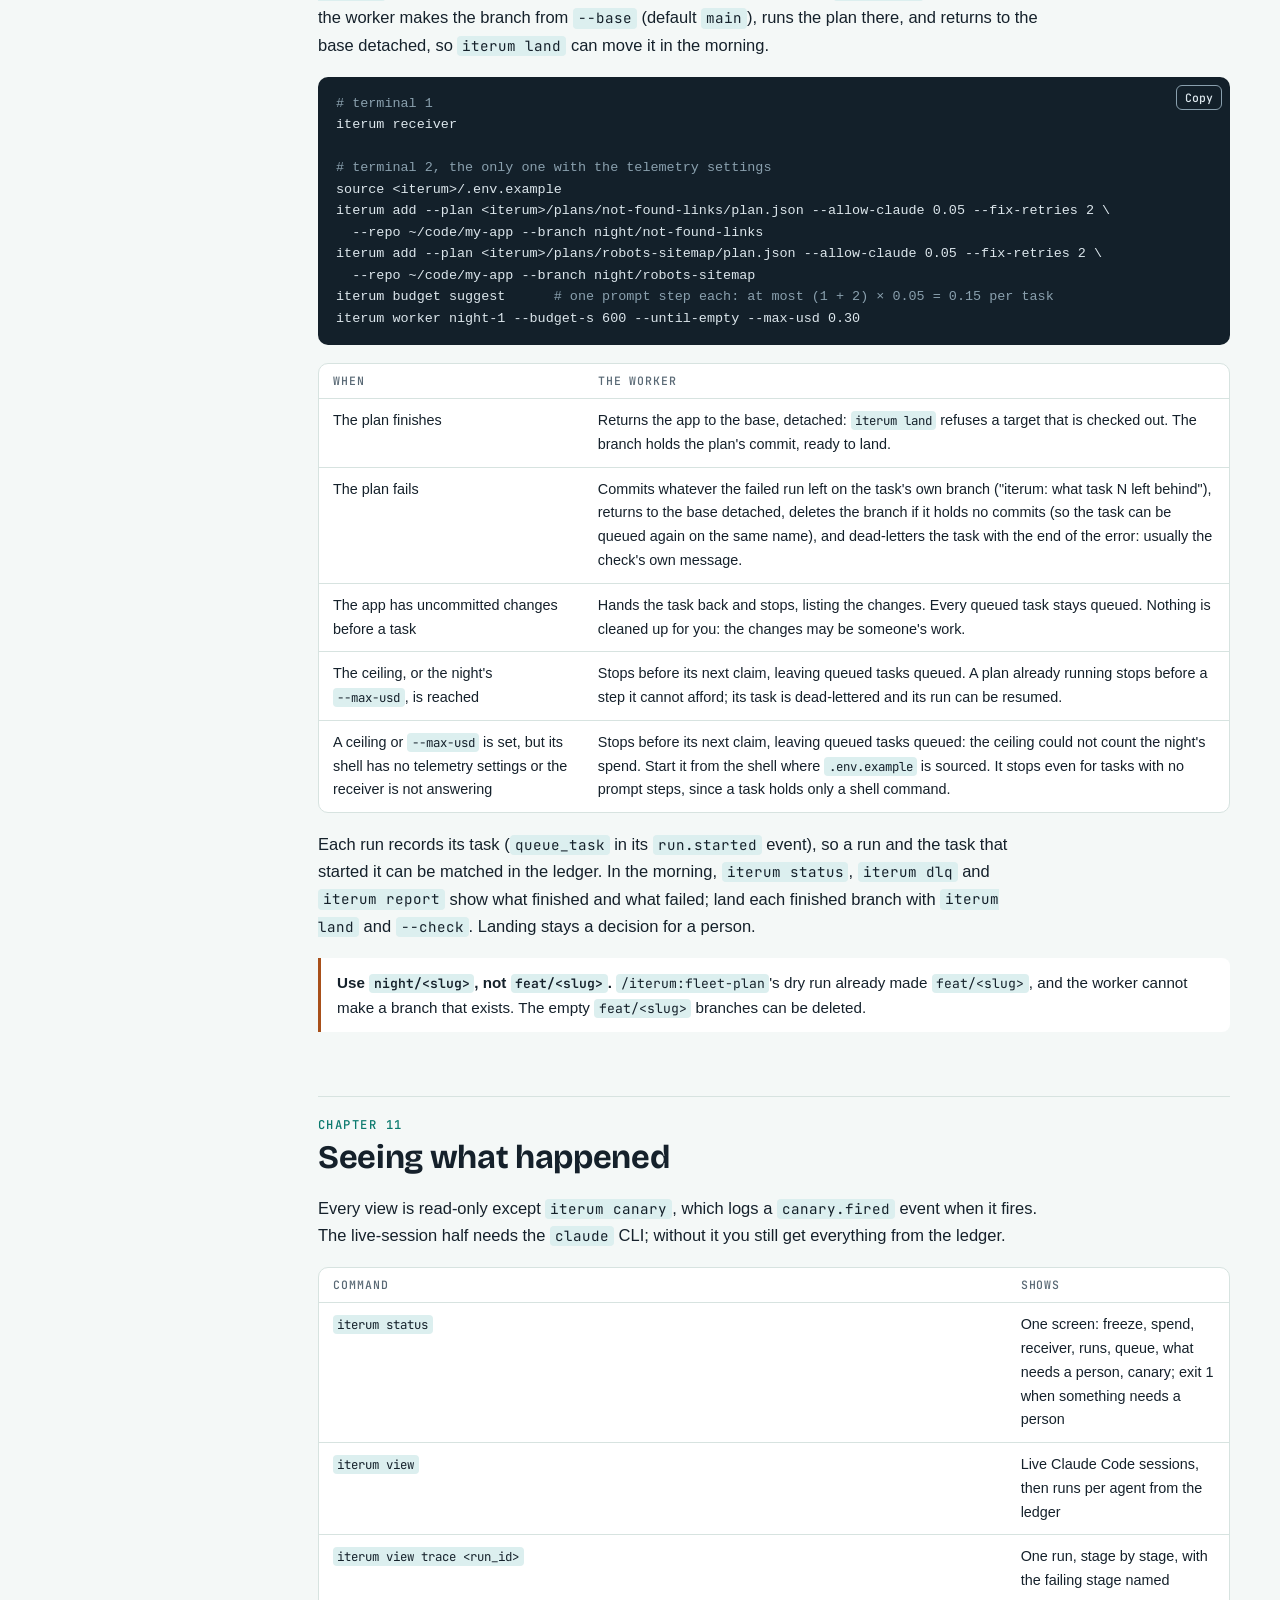
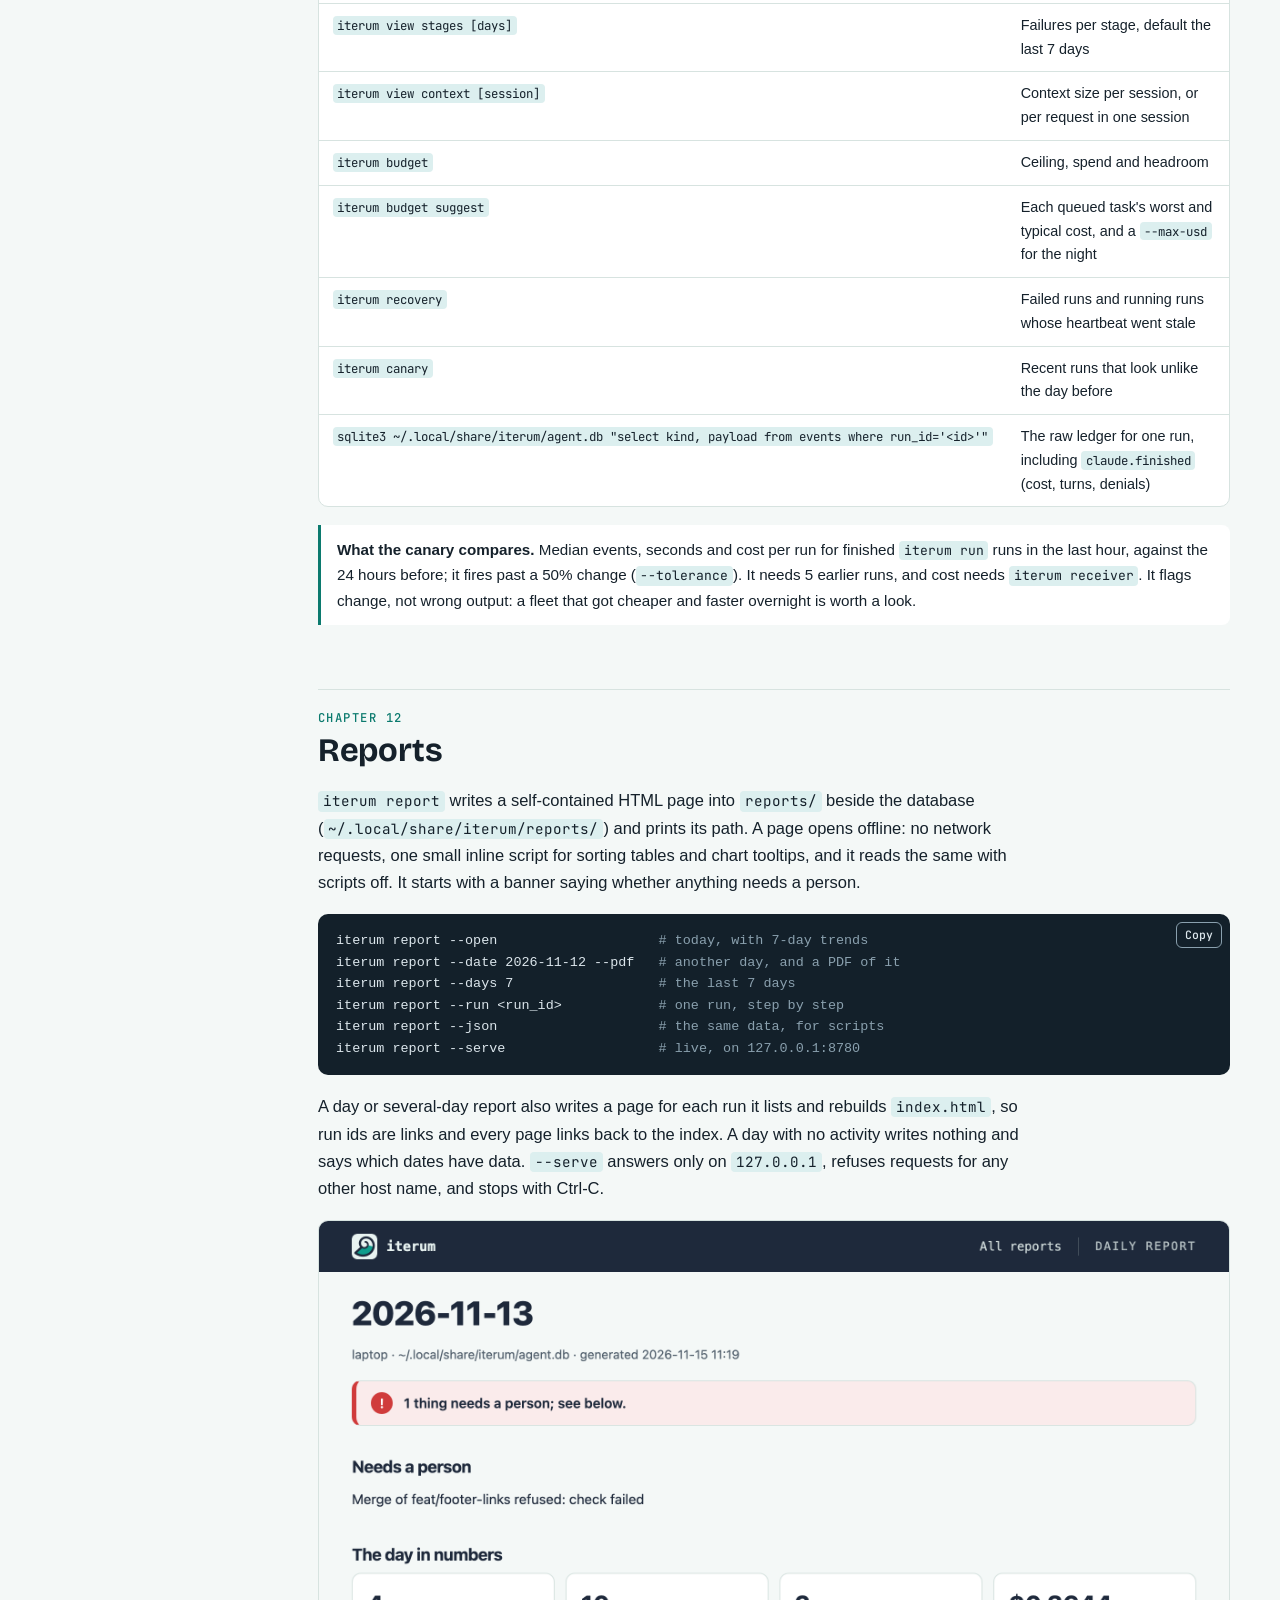
==== commit b427b265: "Guide: queue with iterum add --plan, and iterum budget suggest for the night's --max-usd" ====
--- a/guide.html
+++ b/guide.html
@@ -59,7 +59,7 @@
     <ol class="steps">
       <li><div><p><b>Plan it with <code>/iterum:fleet-plan</code></b> from a Claude Code session in the app repo: one sentence about the feature. It asks until nothing is open, then writes the plan, a check script and a plan document, proves the check fails on <code>main</code>, and dry-runs the plan for free. <a href="#planning">Planning a feature</a>.</p></div></li>
       <li><div><p><b>Read the plan document</b>: the files, the prompt, what the check looks for, the model and the cap. Nothing is billed until you say yes. To write plans yourself, see <a href="manual.html">Writing plans by hand</a>.</p></div></li>
-      <li><div><p><b>Run it now, or queue it for the night.</b> Now: start the receiver, load the telemetry settings, and run it with <code>--allow-claude</code> and <code>--fix-retries 2</code> on a feature branch. Tonight: queue it with <code>iterum add</code> and start a worker. <a href="#night">A night's queue</a>.</p></div></li>
+      <li><div><p><b>Run it now, or queue it for the night.</b> Now: start the receiver, load the telemetry settings, and run it with <code>--allow-claude</code> and <code>--fix-retries 2</code> on a feature branch. Tonight: queue it with <code>iterum add --plan</code>, ask <code>iterum budget suggest</code> what the night may cost, and start a worker with that <code>--max-usd</code>. <a href="#night">A night's queue</a>.</p></div></li>
       <li><div><p><b>Land it</b> with the printed command plus <code>--check</code>. If it is refused, fix on the branch and land again. <a href="#landing">Landing a branch</a>.</p></div></li>
       <li><div><p><b>If anything stops,</b> read its status and resume; nothing finished runs twice. <a href="#stopped">When a run stops</a>. Delete the merged branch when you are done.</p></div></li>
     </ol>
@@ -377,8 +377,10 @@
 ceiling 3.00  spent 0.0000  headroom 3.0000 USD  (since 2026-11-14 07:30)</span></pre></div>
   <div class="col stack">
     <p><b>A budget for the night.</b> Give the worker its own limit with <code>--max-usd</code>. It counts only the spend of the runs that worker starts, so your interactive sessions do not eat into it, and the fleet ceiling still applies beside it. The worker stops before a claim, and a run before a step, that would pass it: a prompt step starts only if its whole cap fits in what is left. What did not run stays queued; a run stopped mid-plan is dead-lettered and can be resumed. A session can pass its own cap a little (Claude Code's estimate is client-side), so a night can too. Setting a ceiling changes only the limit; to count the fleet's spend from zero, <code>iterum budget reset</code>, logged as a <code>budget.reset</code> event with the spend it set aside.</p>
-  </div>
-  <div class="term"><button type="button">Copy</button><pre>iterum worker night-1 --until-empty --max-usd 1</pre></div>
+    <p><b>What to set it to.</b> Queue the night's plans with <code>iterum add --plan</code>, then run <code>iterum budget suggest</code>. For each task it prints the most it can be billed, (prompt steps + fix retries) &times; cap, and its typical cost, the median of past prompt steps on the same model; then the worker line with <code>--max-usd</code> at the sum of the worst cases. It changes nothing. A task queued as a plain command shows "cost unknown".</p>
+  </div>
+  <div class="term"><button type="button">Copy</button><pre>iterum budget suggest                              <span class="c"># each task's worst and typical cost, and the line below</span>
+iterum worker night-1 --until-empty --max-usd 0.30</pre></div>
   <div class="note warn"><b>Your own sessions count too.</b> The receiver records any Claude Code session started from a shell where <code>.env.example</code> was sourced, and the ceiling adds up everything it records. Source it only in the terminal that runs plans and workers, and start your interactive <code>claude</code> elsewhere.</div>
   <figure>
     <div class="fig">
@@ -516,18 +518,19 @@
   <div class="note"><b>Approvals.</b> <code>iterum status</code> lists approval requests and <code>iterum approve|deny &lt;fingerprint&gt;</code> settles one. Requests come from <code>approve.require()</code>, which nothing in Iterum calls yet, so the list stays empty until your own code calls it.</div>
   <div class="col stack" id="night">
     <h3>A night's queue</h3>
-    <p>Plan each feature with <code>/iterum:fleet-plan</code> and answer no to "Implement this feature?". Queue each plan with the app repo and a branch name, and start one worker with the night's budget, <code>--max-usd</code>. For each task, the worker makes the branch from <code>--base</code> (default <code>main</code>), runs the plan there, and returns to the base detached, so <code>iterum land</code> can move it in the morning.</p>
+    <p>Plan each feature with <code>/iterum:fleet-plan</code> and answer no to "Implement this feature?". Queue each plan with <code>iterum add --plan</code>, the app repo and a branch name; <code>iterum budget suggest</code> gives the night's budget, and one worker runs them under it, <code>--max-usd</code>. For each task, the worker makes the branch from <code>--base</code> (default <code>main</code>), runs the plan there, and returns to the base detached, so <code>iterum land</code> can move it in the morning.</p>
   </div>
   <div class="term"><button type="button">Copy</button><pre><span class="c"># terminal 1</span>
 iterum receiver
 
 <span class="c"># terminal 2, the only one with the telemetry settings</span>
 source &lt;iterum&gt;/.env.example
-iterum add "iterum run &lt;iterum&gt;/plans/not-found-links/plan.json --allow-claude 0.05 --fix-retries 2" \
+iterum add --plan &lt;iterum&gt;/plans/not-found-links/plan.json --allow-claude 0.05 --fix-retries 2 \
   --repo ~/code/my-app --branch night/not-found-links
-iterum add "iterum run &lt;iterum&gt;/plans/robots-sitemap/plan.json --allow-claude 0.05 --fix-retries 2" \
+iterum add --plan &lt;iterum&gt;/plans/robots-sitemap/plan.json --allow-claude 0.05 --fix-retries 2 \
   --repo ~/code/my-app --branch night/robots-sitemap
-iterum worker night-1 --budget-s 600 --until-empty --max-usd 1</pre></div>
+iterum budget suggest      <span class="c"># one prompt step each: at most (1 + 2) &times; 0.05 = 0.15 per task</span>
+iterum worker night-1 --budget-s 600 --until-empty --max-usd 0.30</pre></div>
   <div class="tbl">
     <table>
       <thead><tr><th>When</th><th>The worker</th></tr></thead>
@@ -560,6 +563,7 @@
         <tr><td><code>iterum view stages [days]</code></td><td>Failures per stage, default the last 7 days</td></tr>
         <tr><td><code>iterum view context [session]</code></td><td>Context size per session, or per request in one session</td></tr>
         <tr><td><code>iterum budget</code></td><td>Ceiling, spend and headroom</td></tr>
+        <tr><td><code>iterum budget suggest</code></td><td>Each queued task's worst and typical cost, and a <code>--max-usd</code> for the night</td></tr>
         <tr><td><code>iterum recovery</code></td><td>Failed runs and running runs whose heartbeat went stale</td></tr>
         <tr><td><code>iterum canary</code></td><td>Recent runs that look unlike the day before</td></tr>
         <tr><td><code>sqlite3 ~/.local/share/iterum/agent.db "select kind, payload from events where run_id='&lt;id&gt;'"</code></td><td>The raw ledger for one run, including <code>claude.finished</code> (cost, turns, denials)</td></tr>
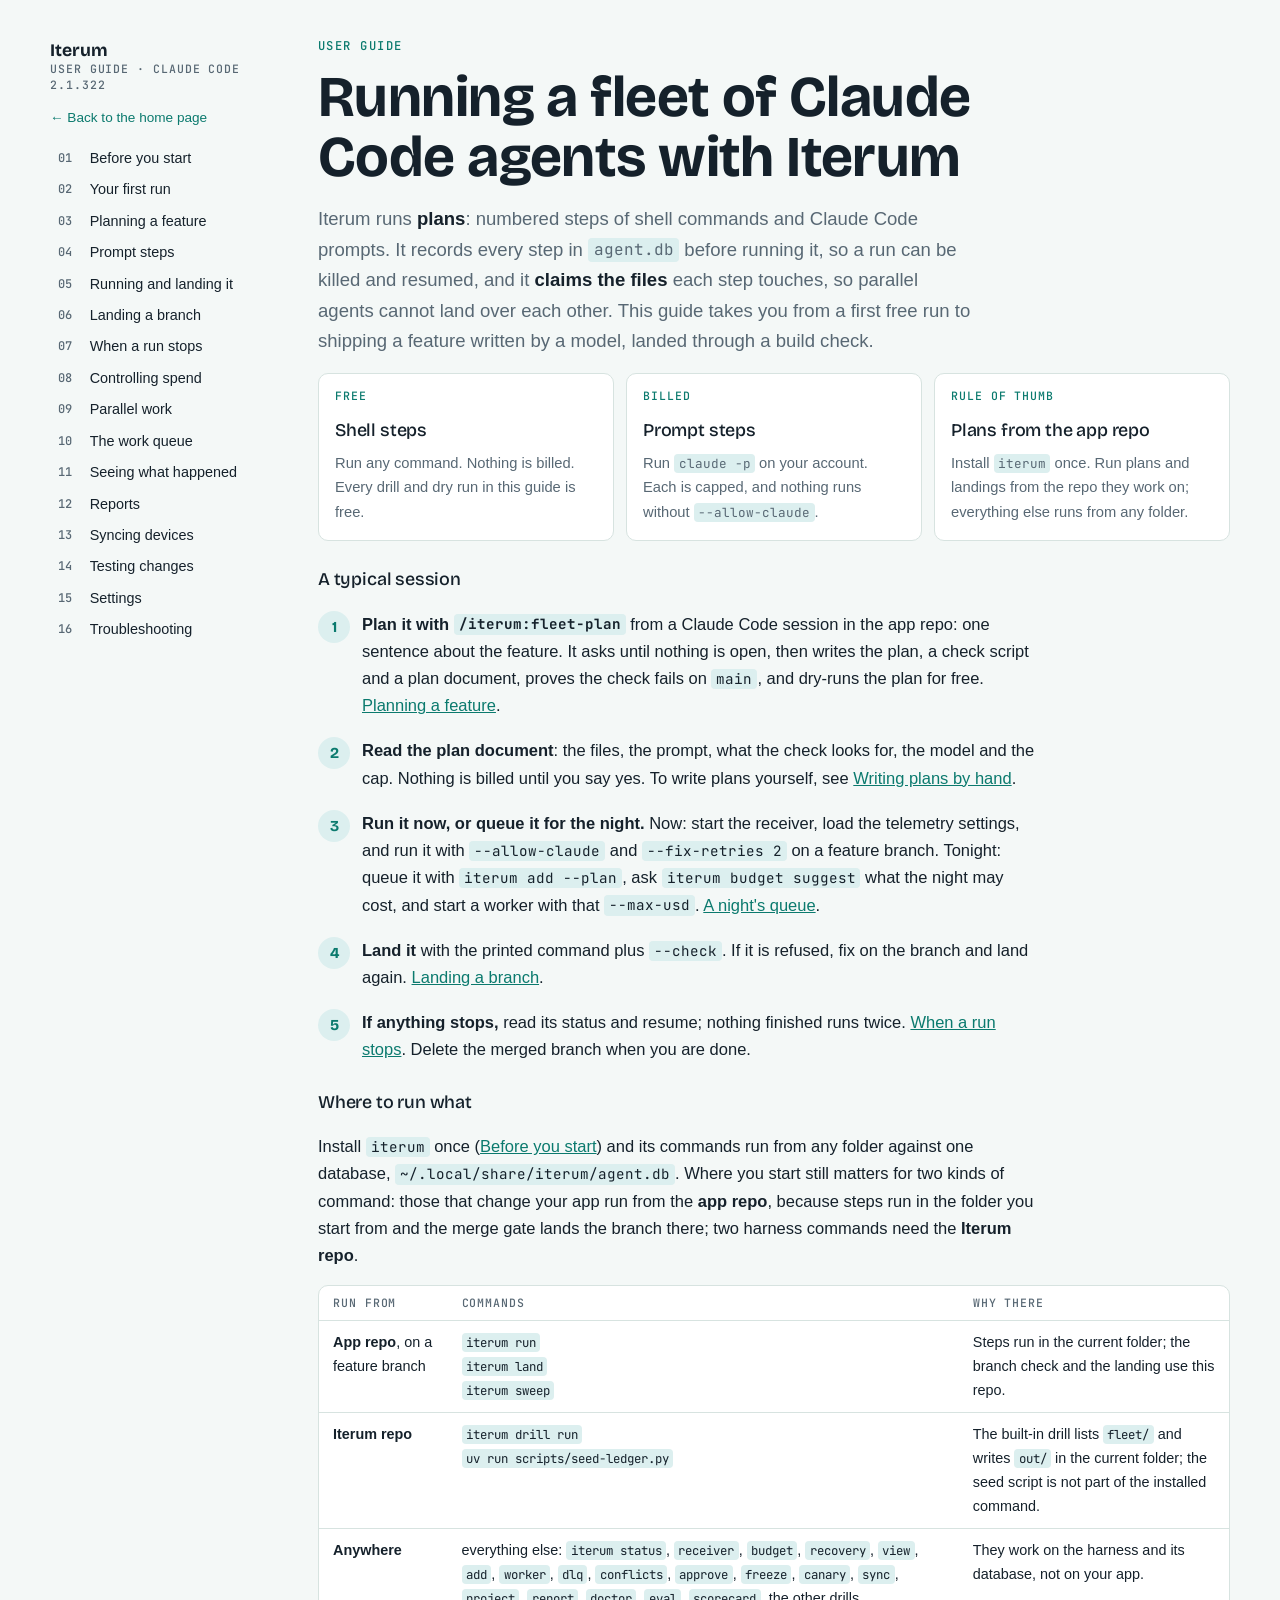
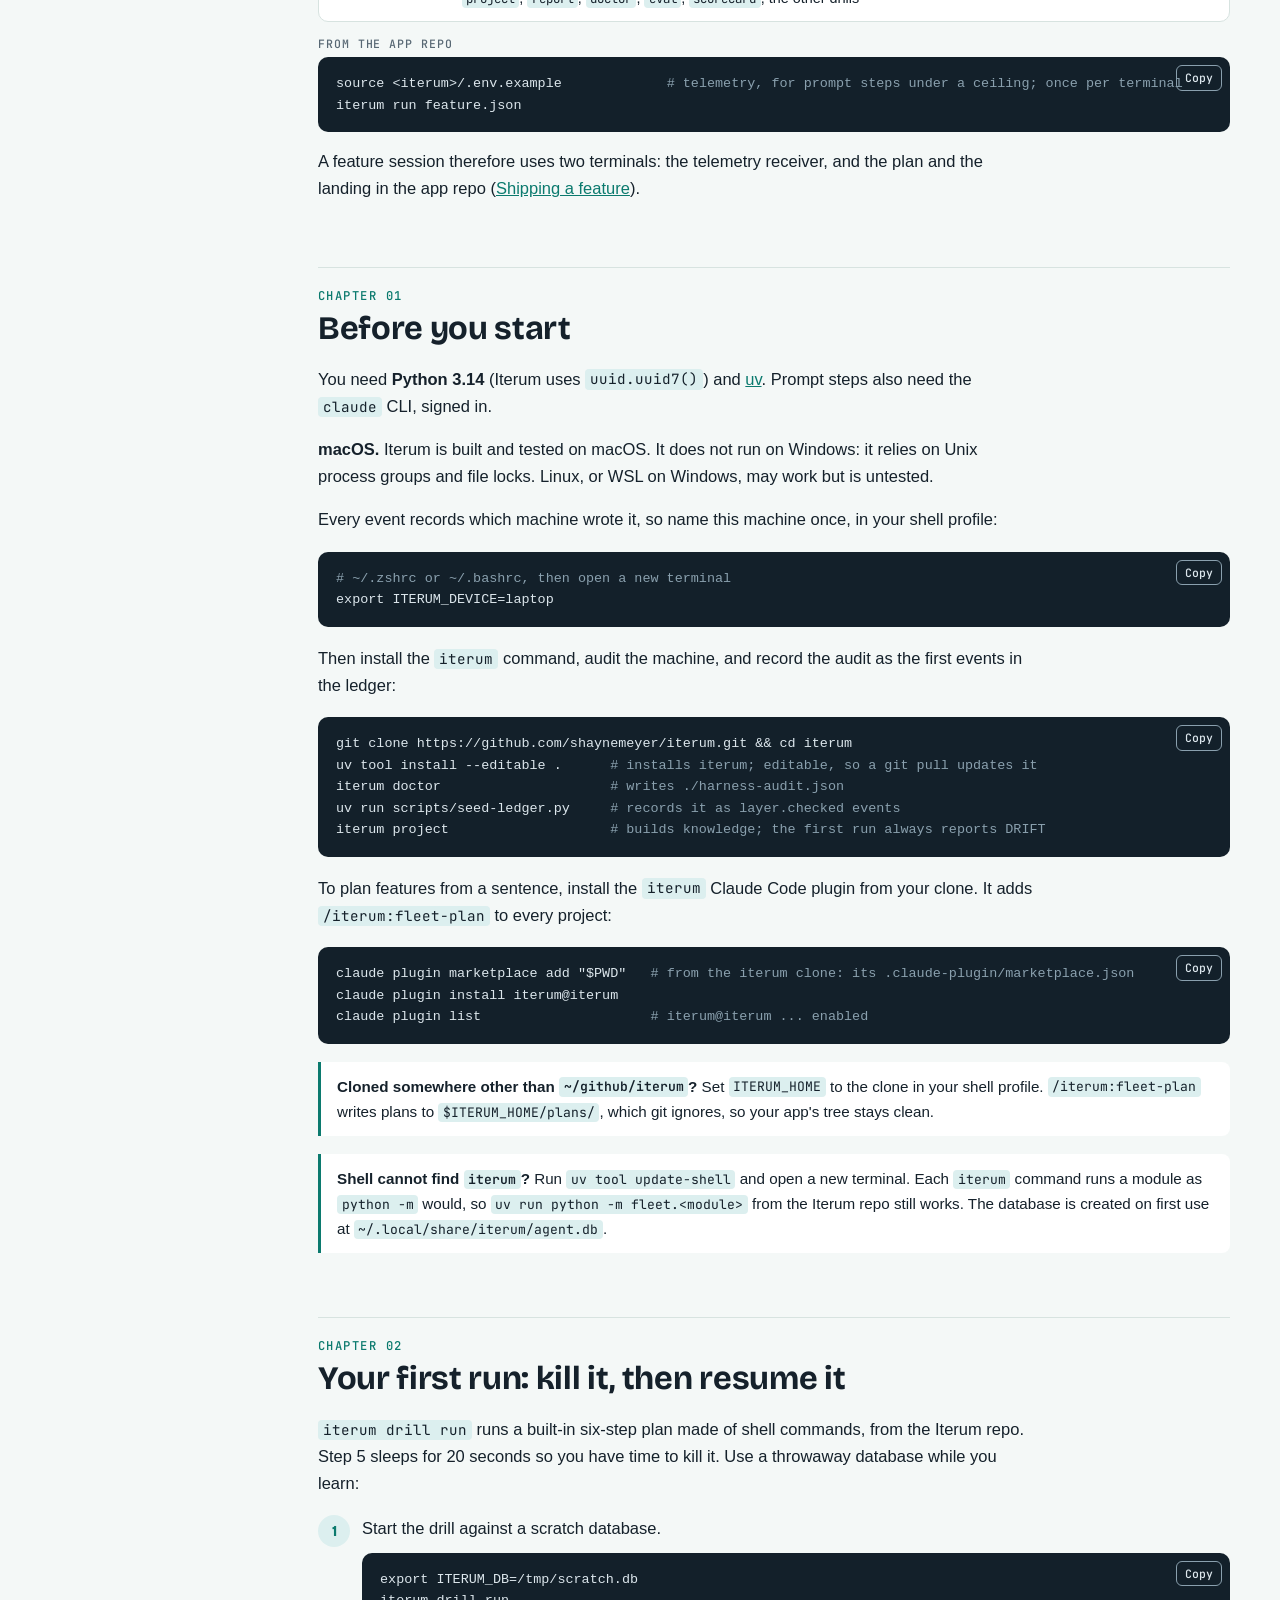
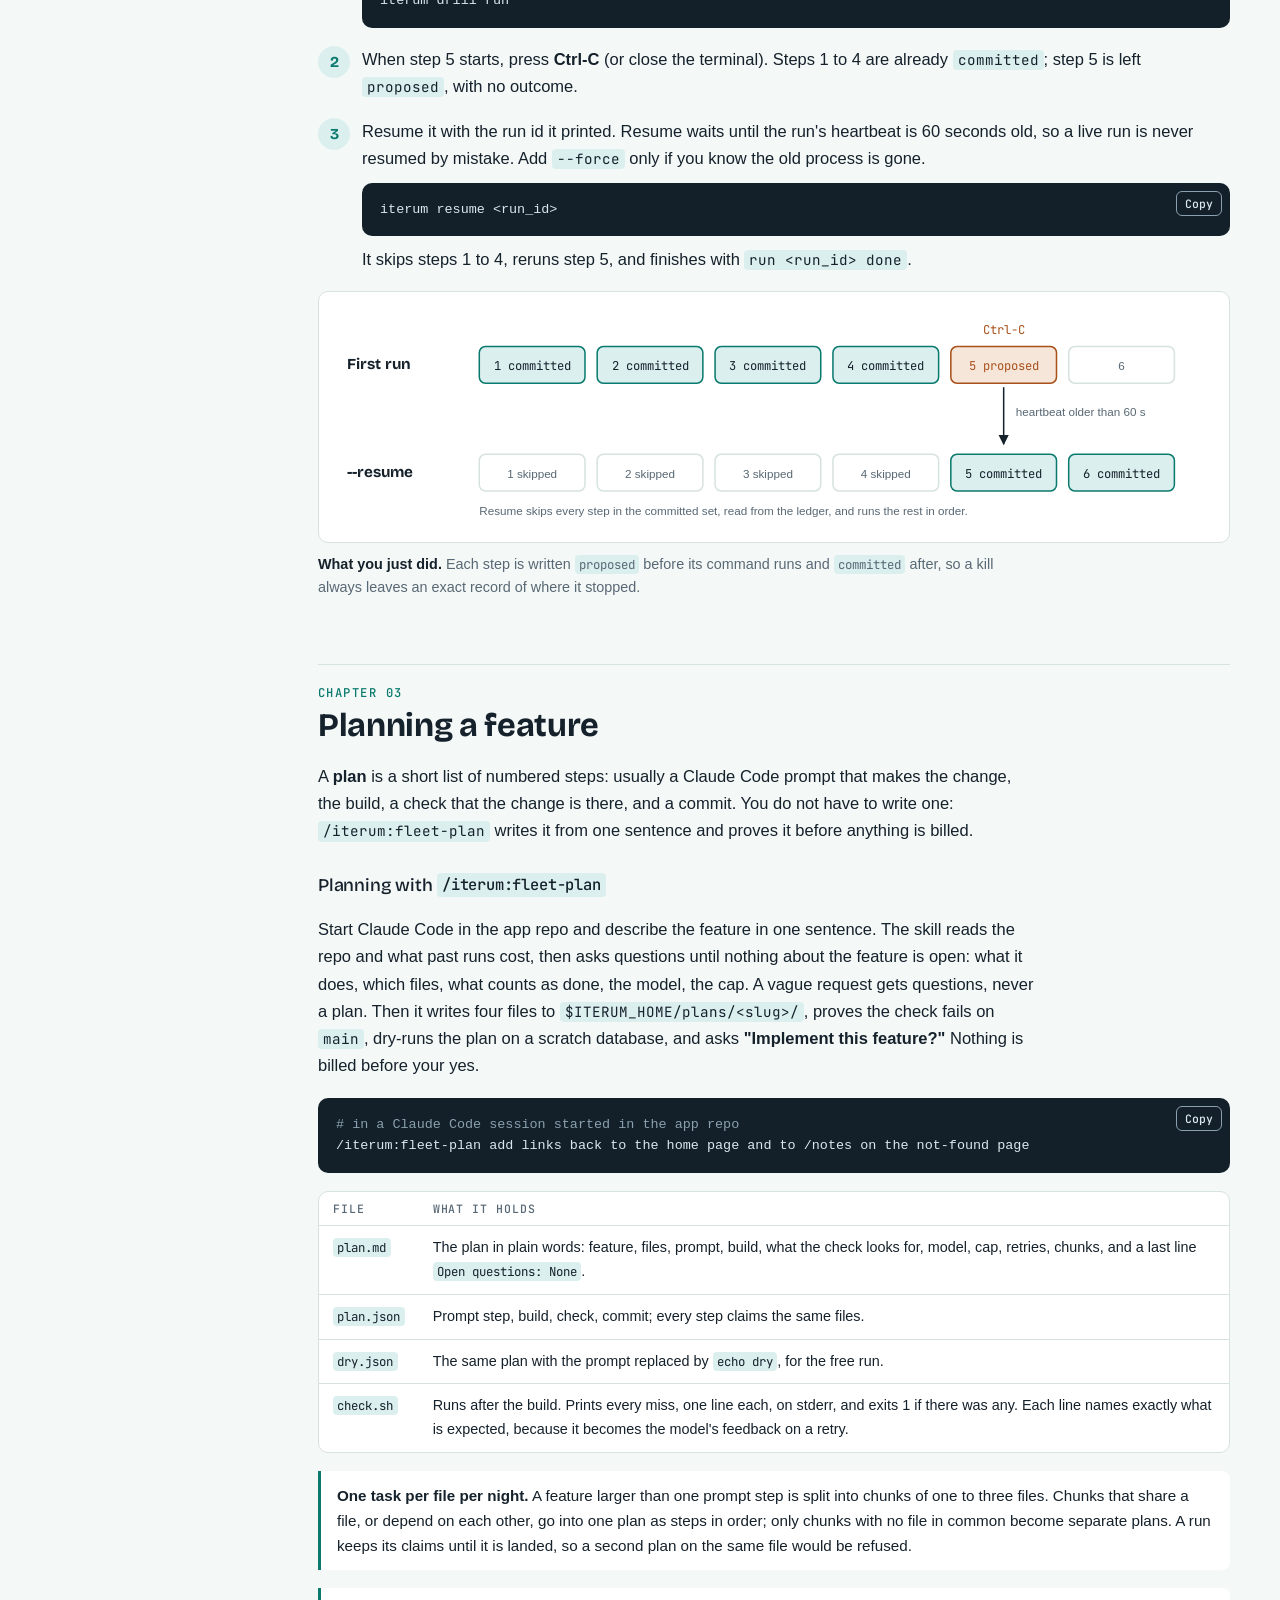
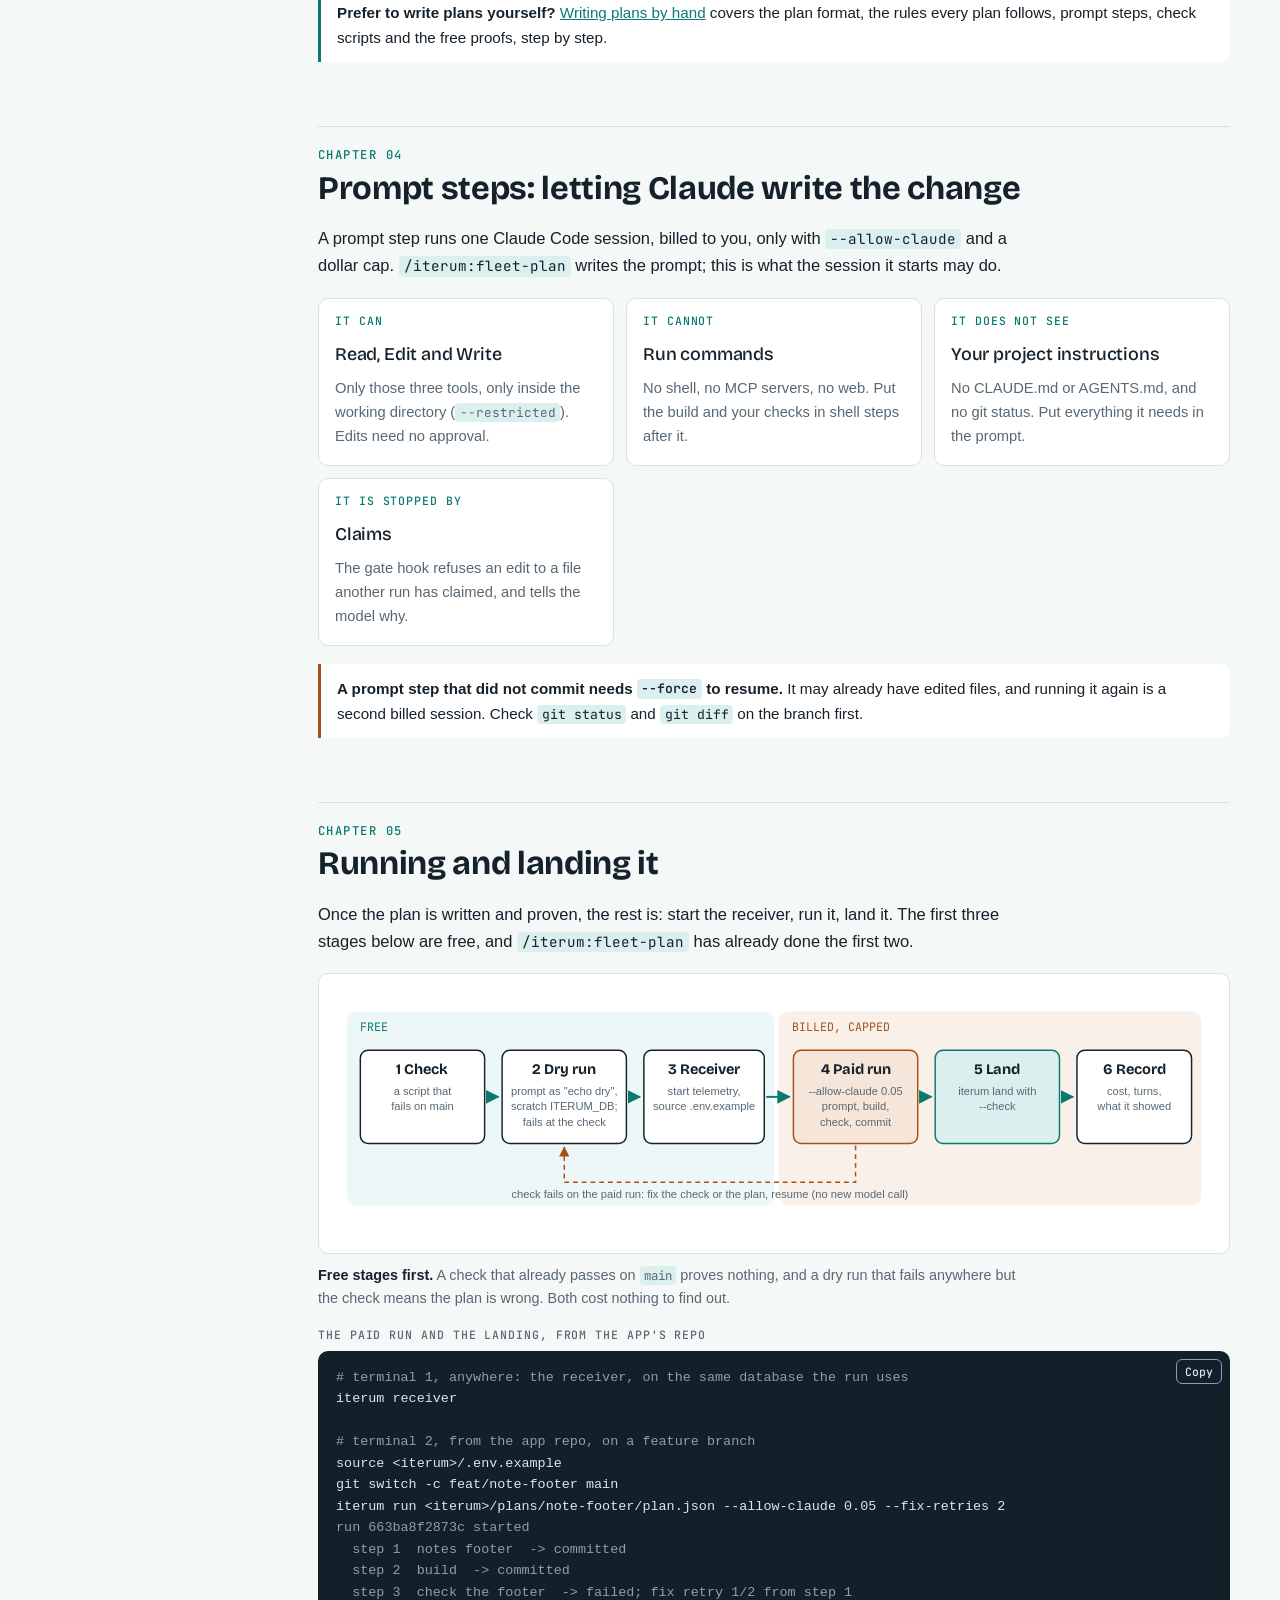
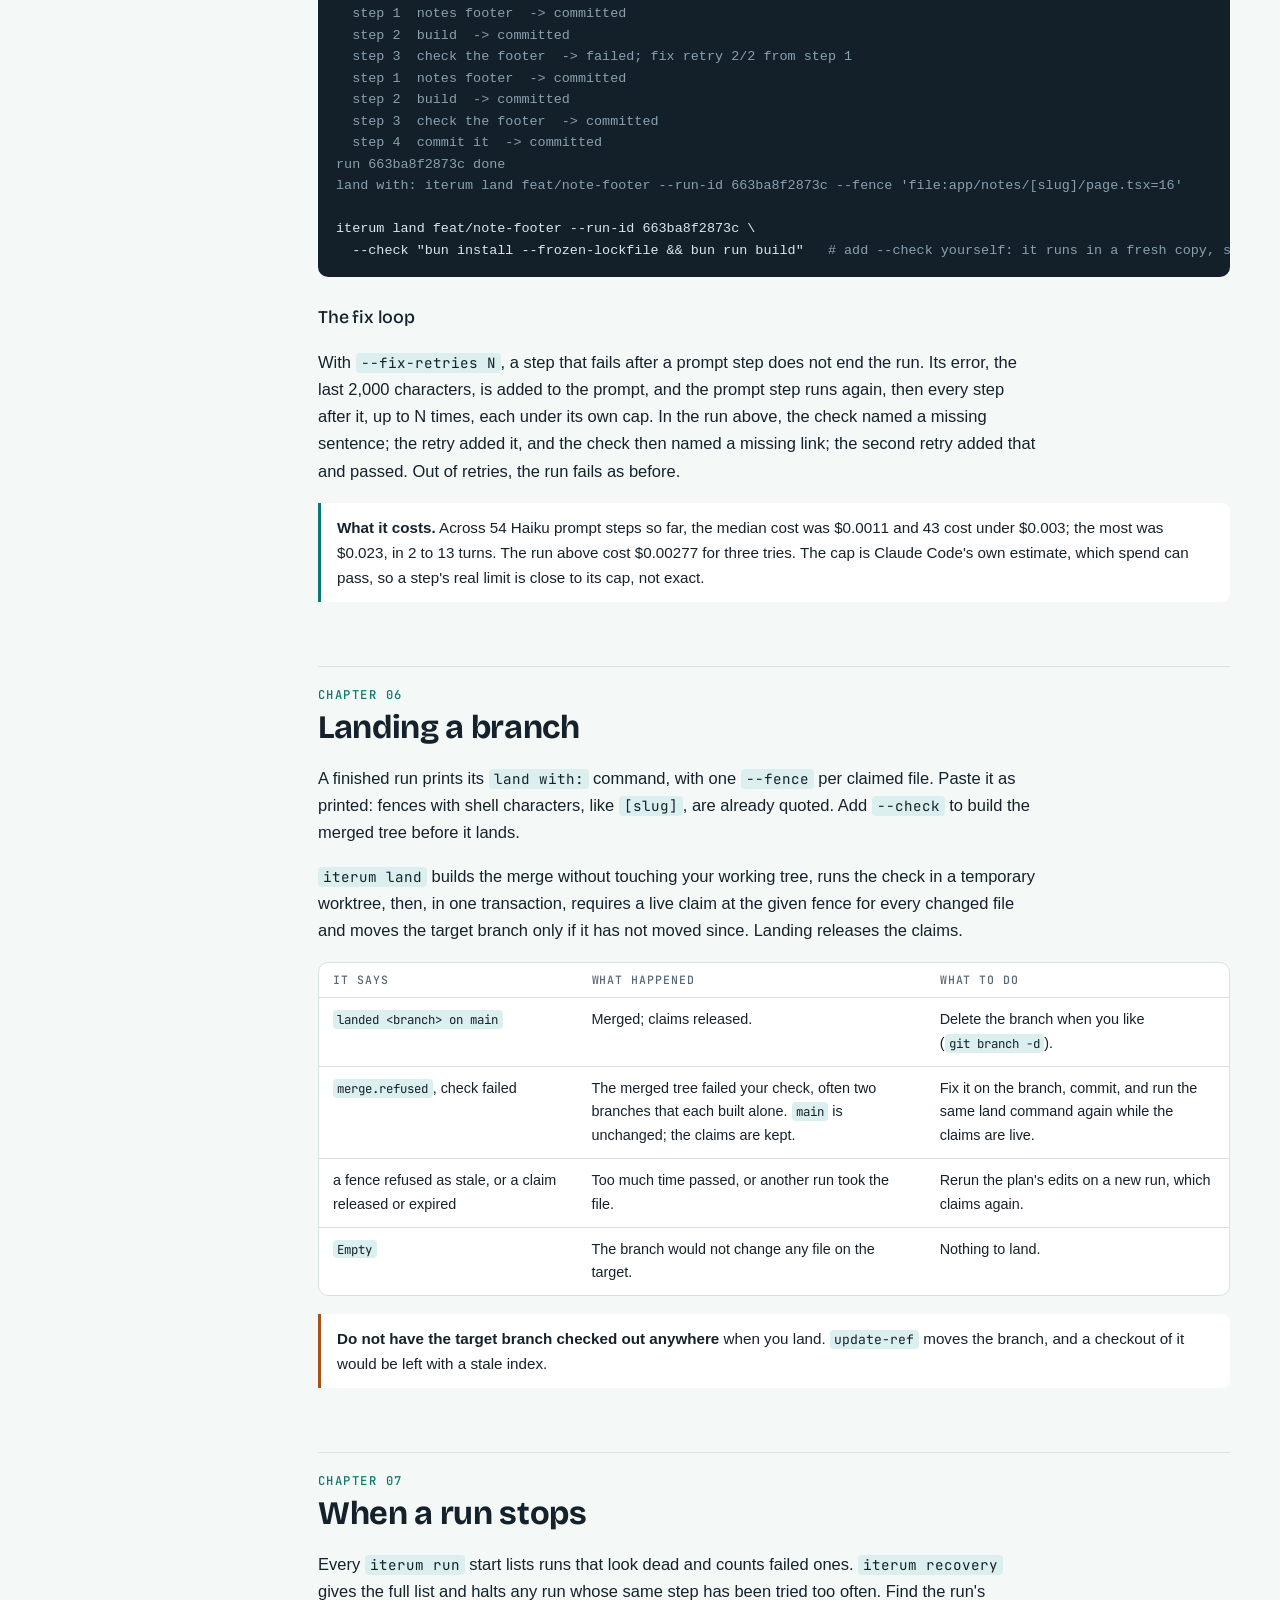
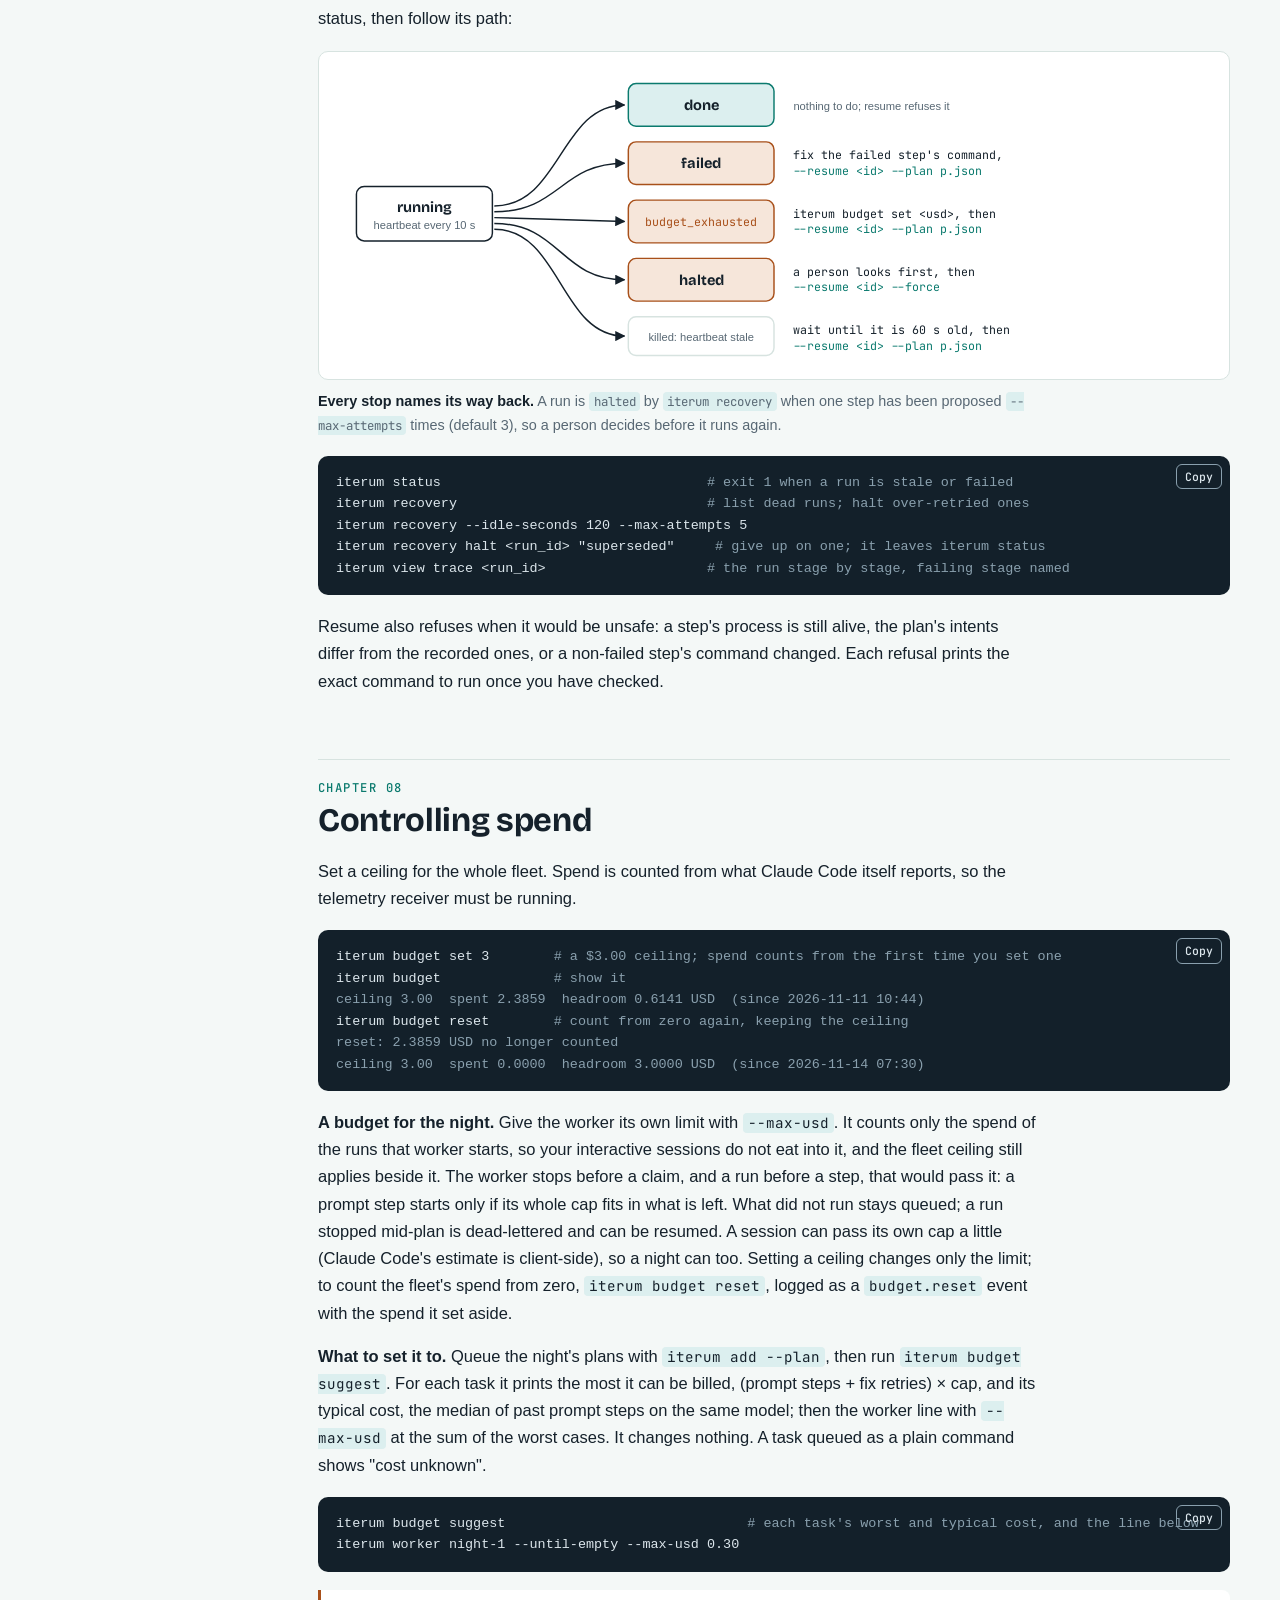
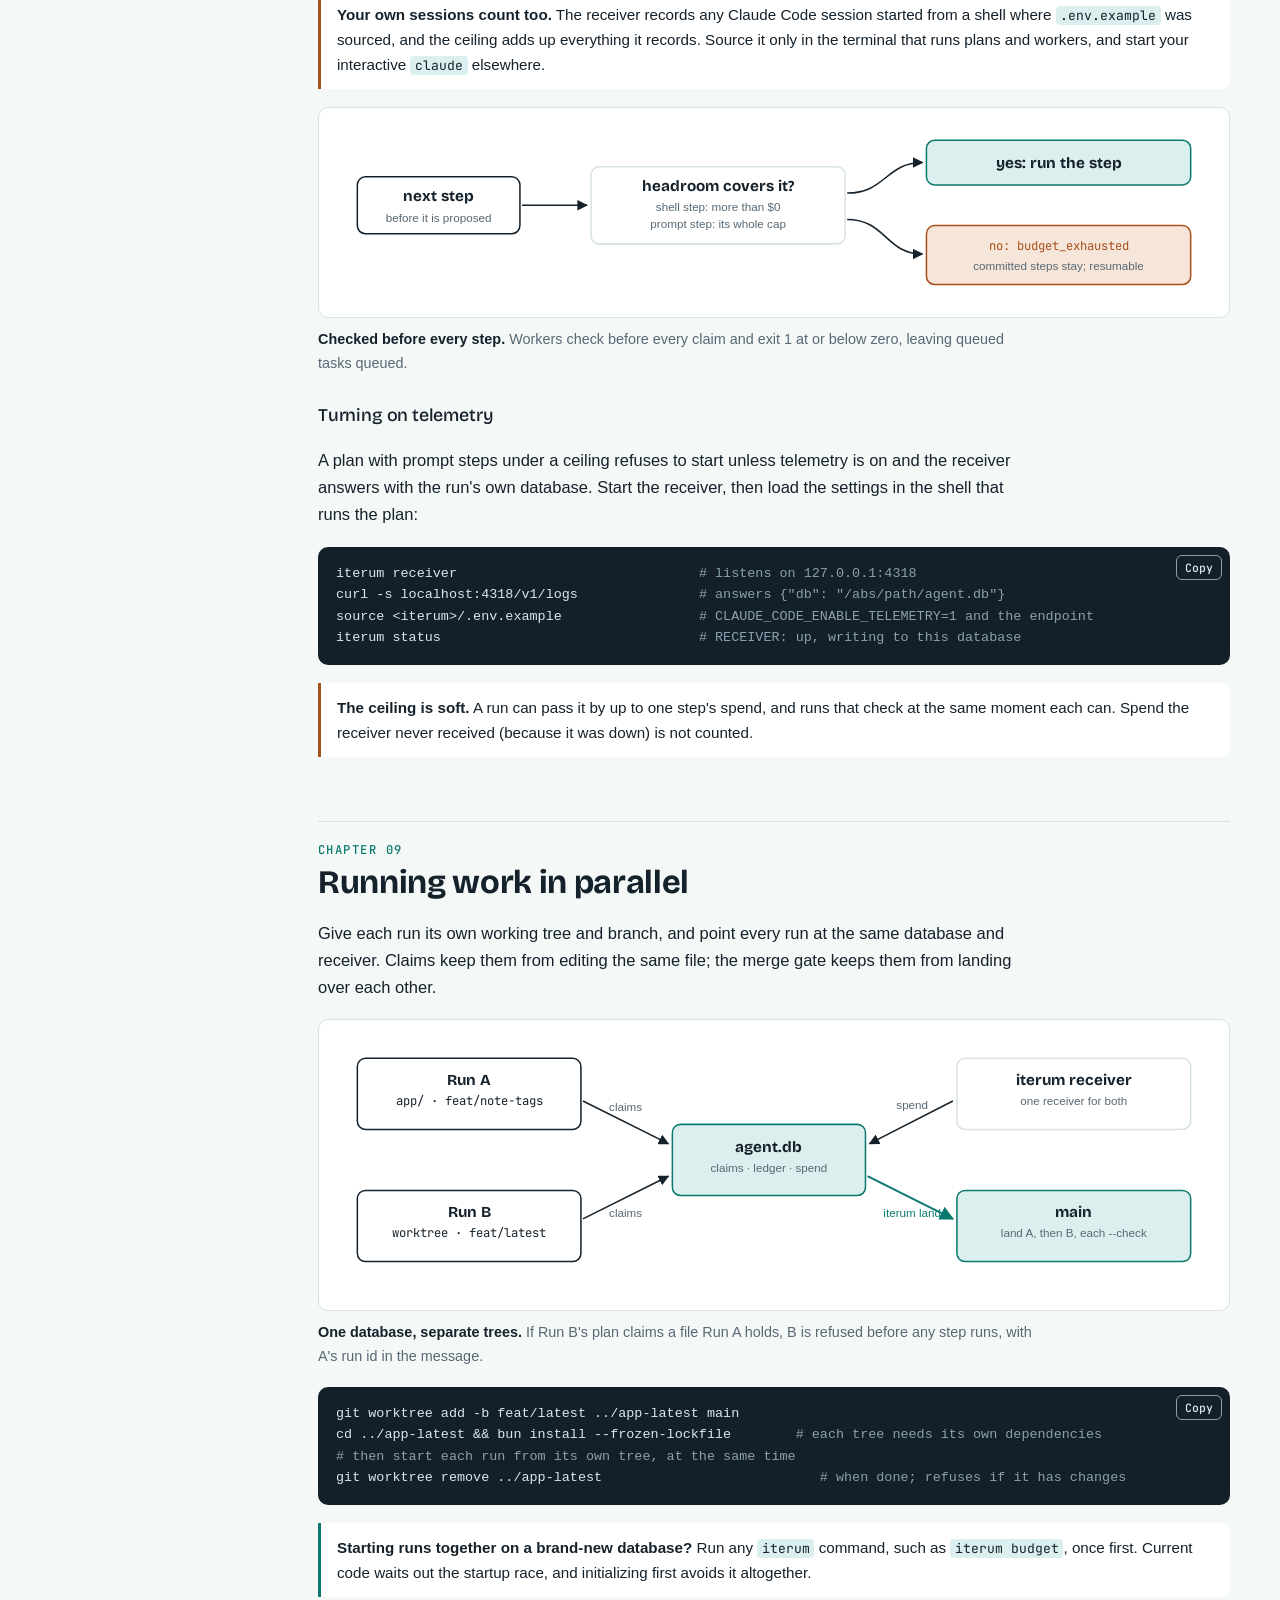
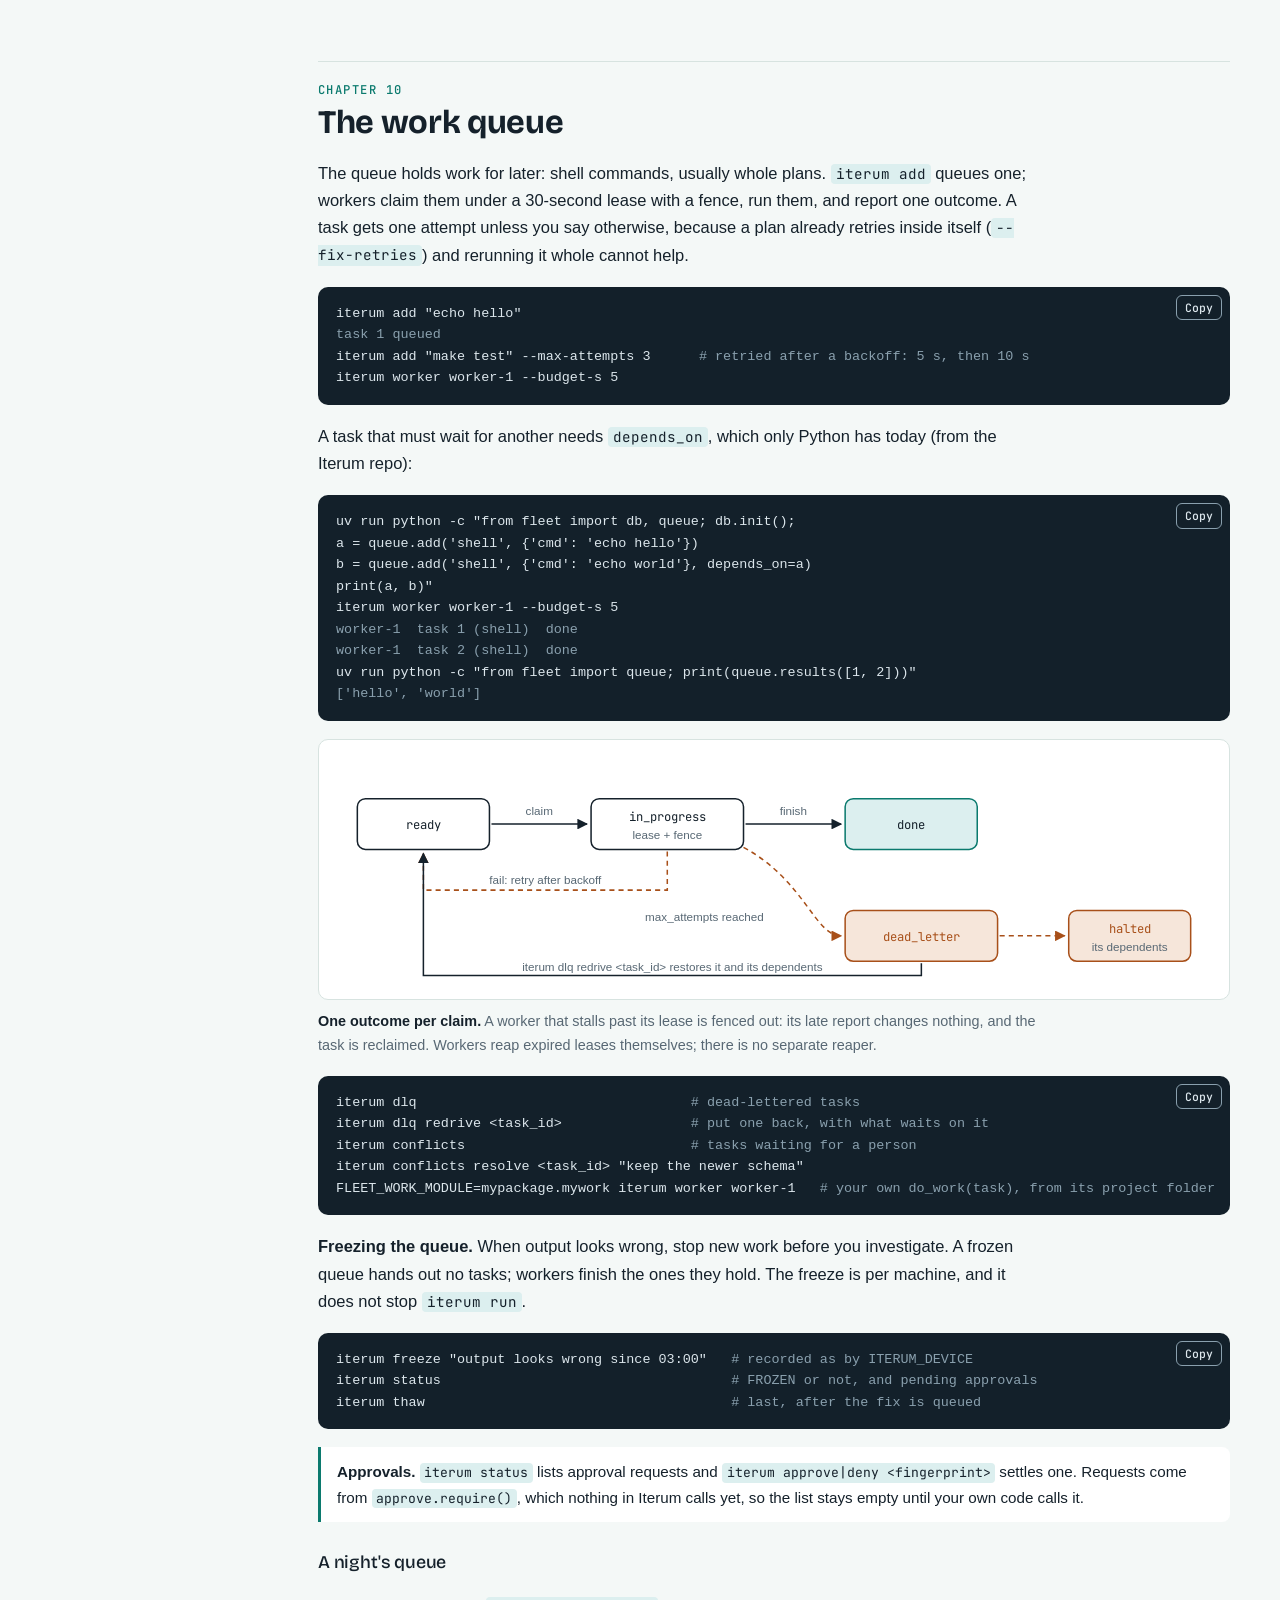
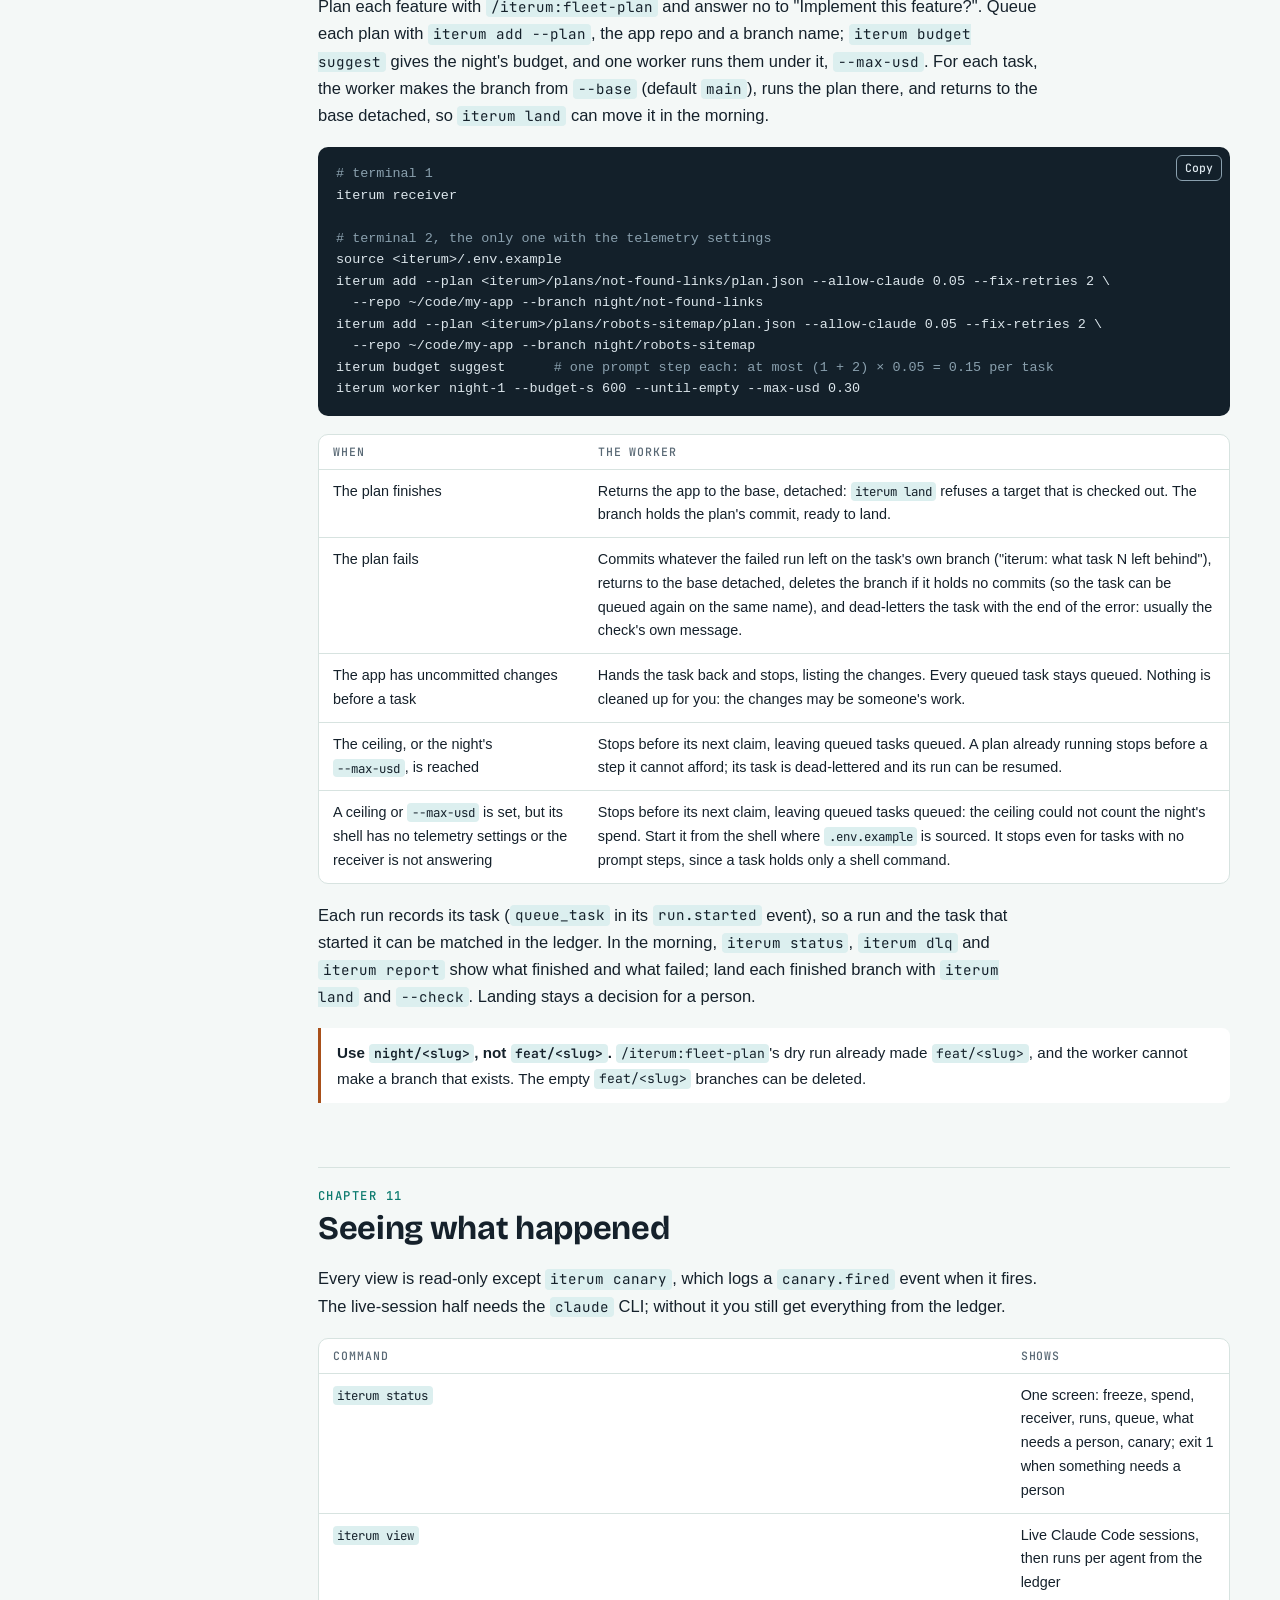
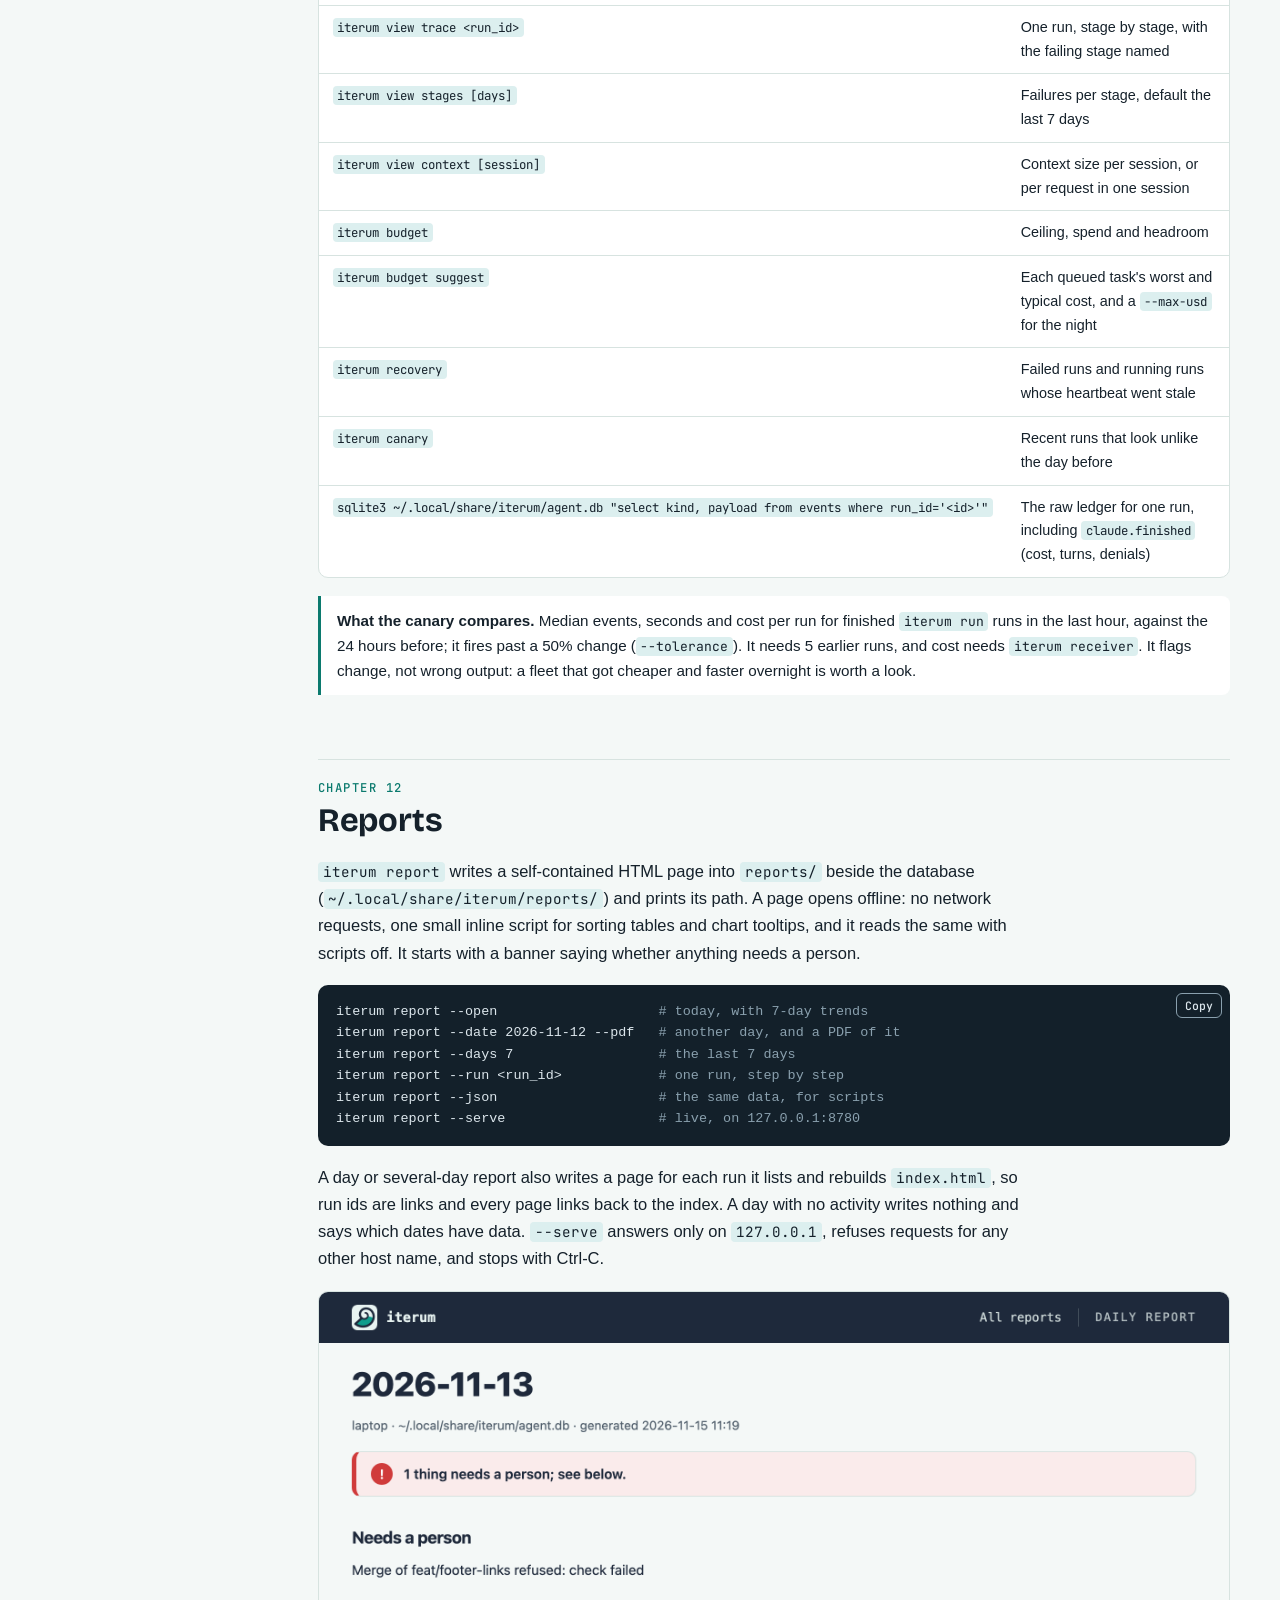
==== commit 15728590: "Say where Iterum runs: built and tested on macOS, not Windows, Linux and WSL untested" ====
--- a/guide.html
+++ b/guide.html
@@ -89,6 +89,7 @@
   <header><div class="eyebrow">Chapter 01</div><h2>Before you start</h2></header>
   <div class="col stack">
     <p>You need <b>Python 3.14</b> (Iterum uses <code>uuid.uuid7()</code>) and <a href="https://docs.astral.sh/uv/">uv</a>. Prompt steps also need the <code>claude</code> CLI, signed in.</p>
+    <p><b>macOS.</b> Iterum is built and tested on macOS. It does not run on Windows: it relies on Unix process groups and file locks. Linux, or WSL on Windows, may work but is untested.</p>
     <p>Every event records which machine wrote it, so name this machine once, in your shell profile:</p>
   </div>
   <div class="term"><button type="button">Copy</button><pre><span class="c"># ~/.zshrc or ~/.bashrc, then open a new terminal</span>
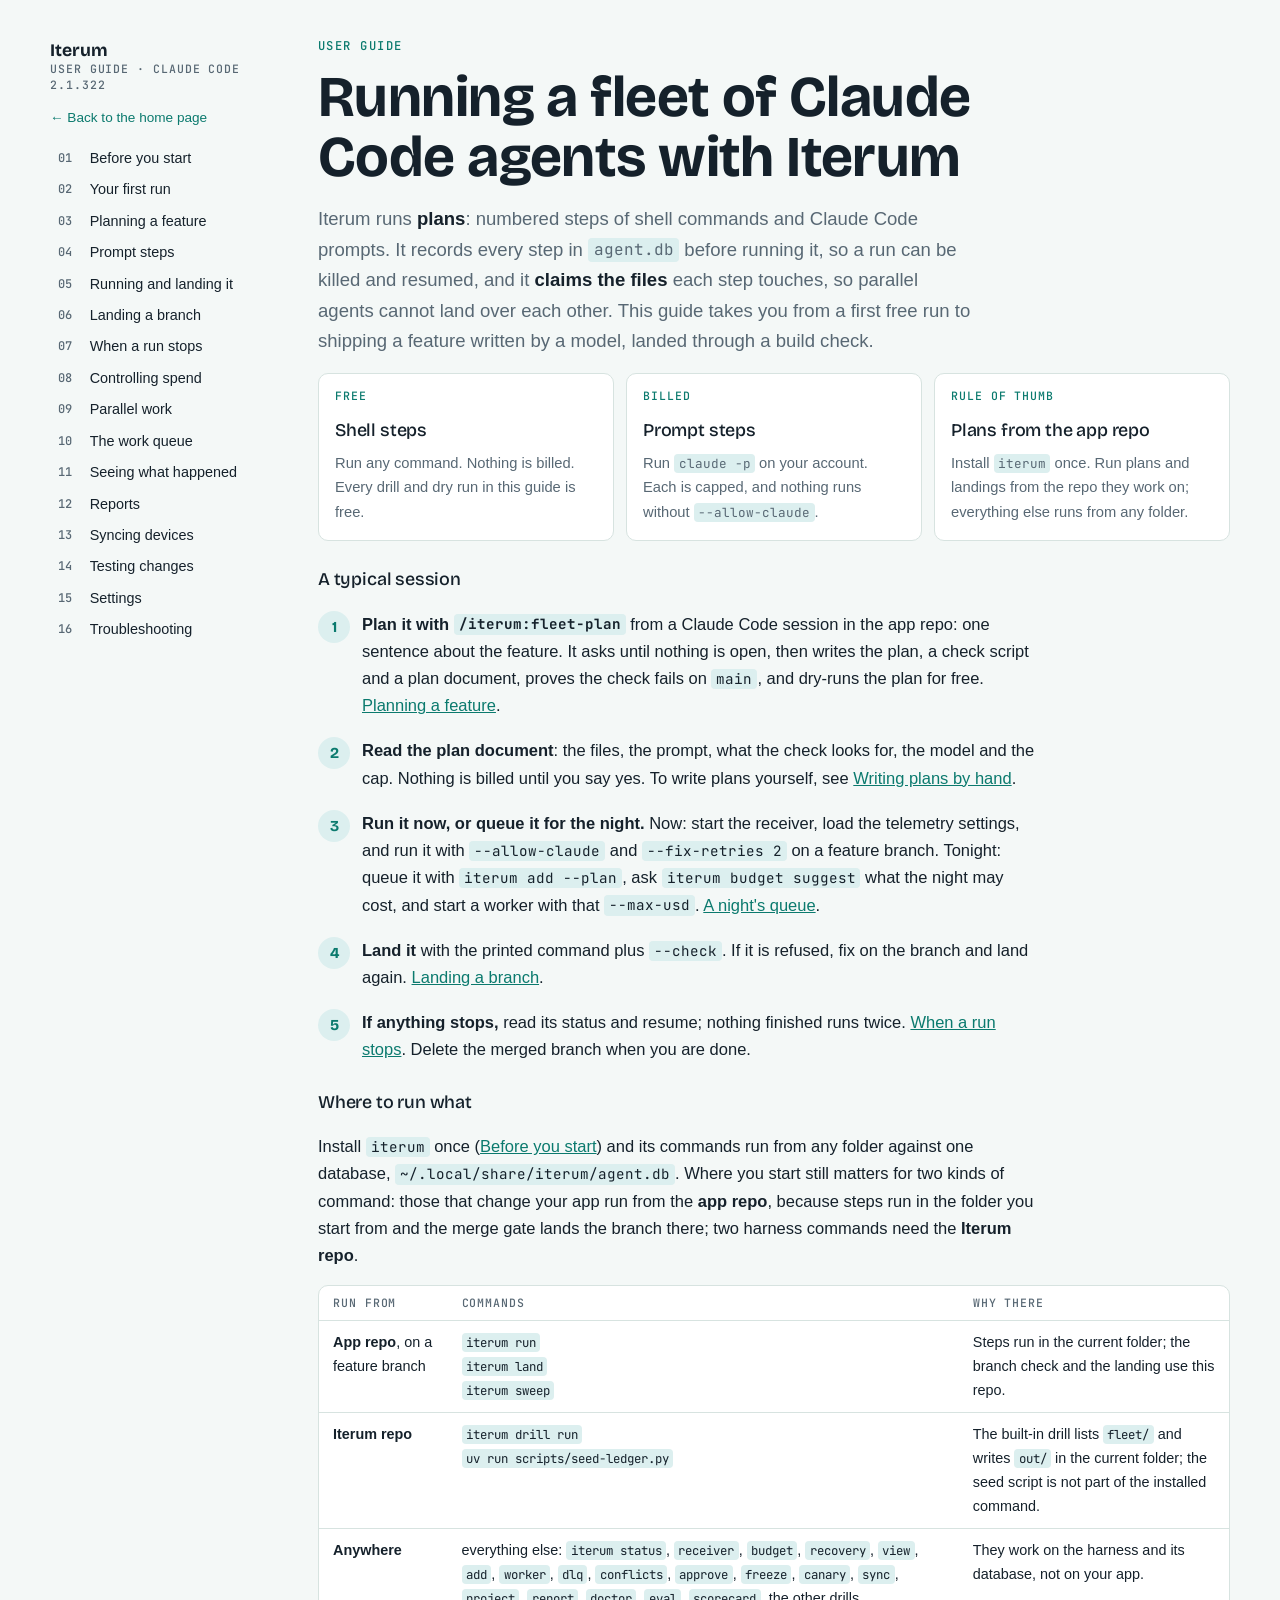
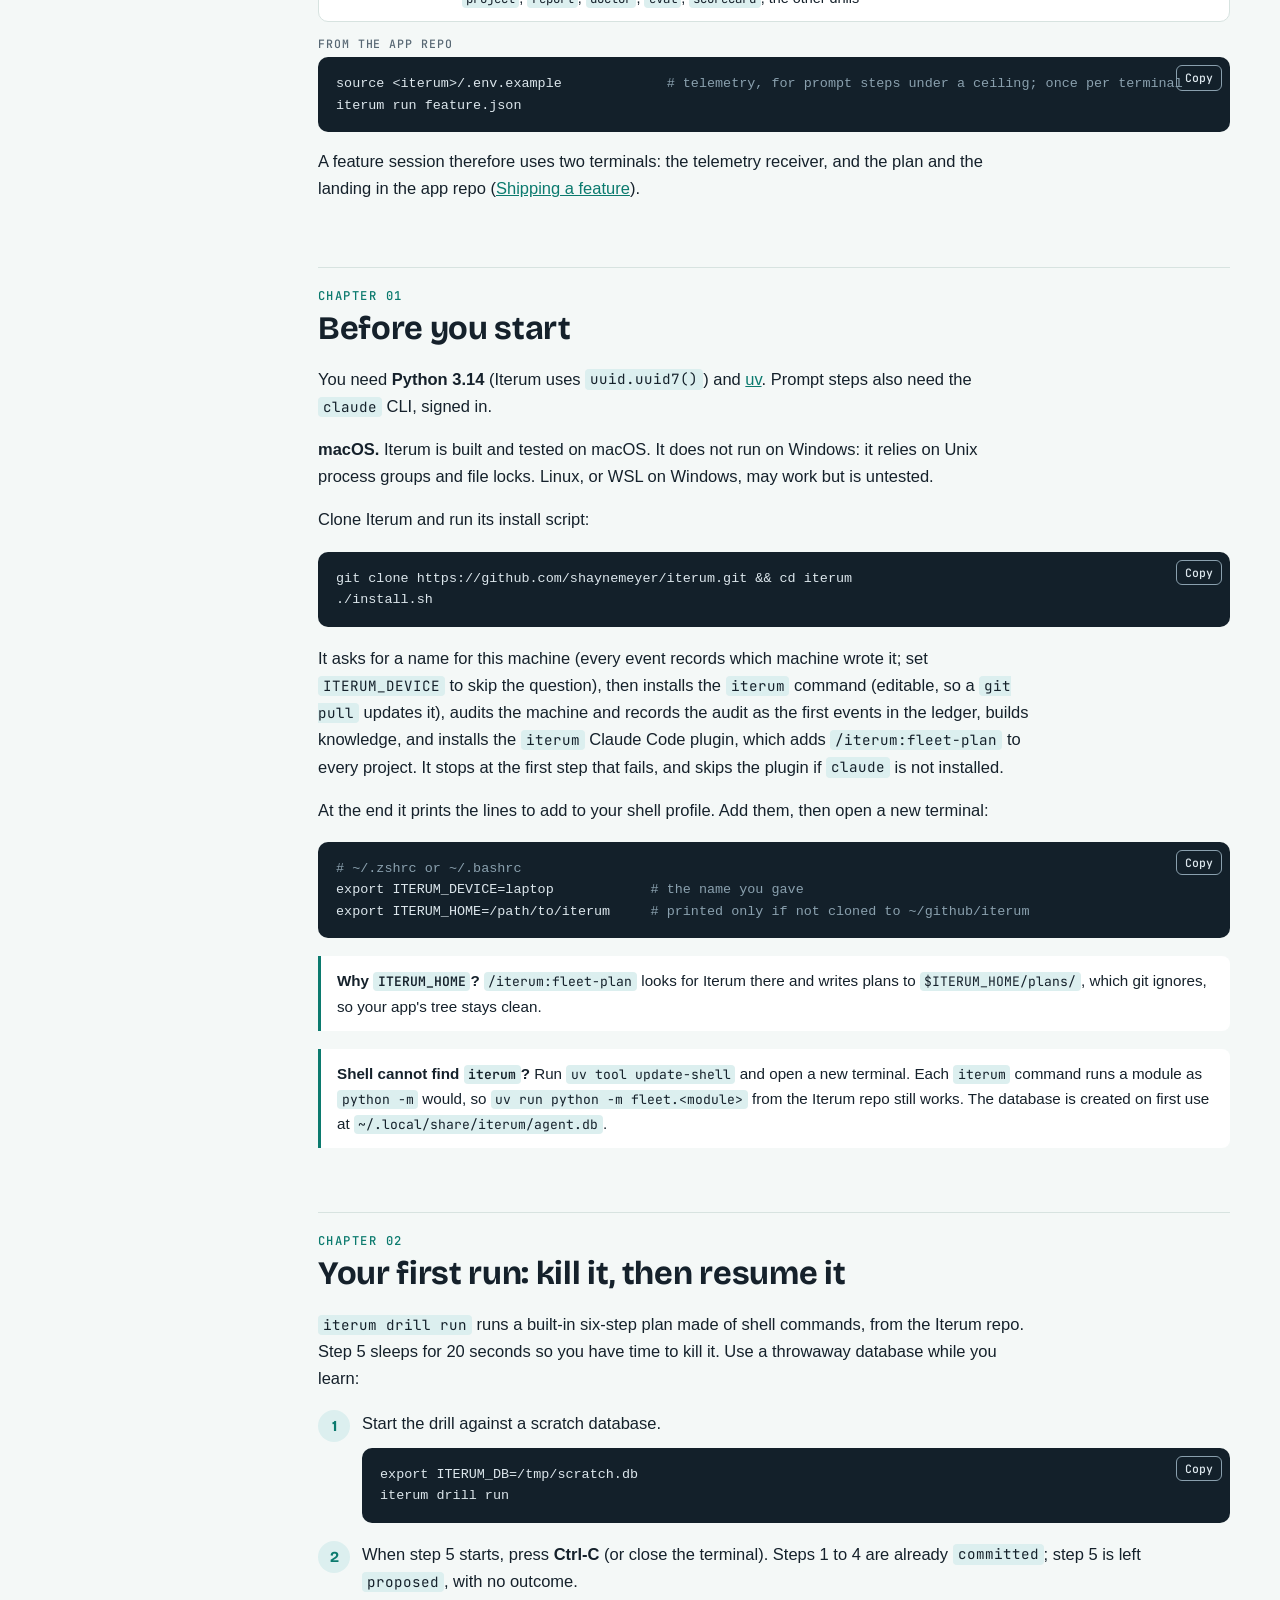
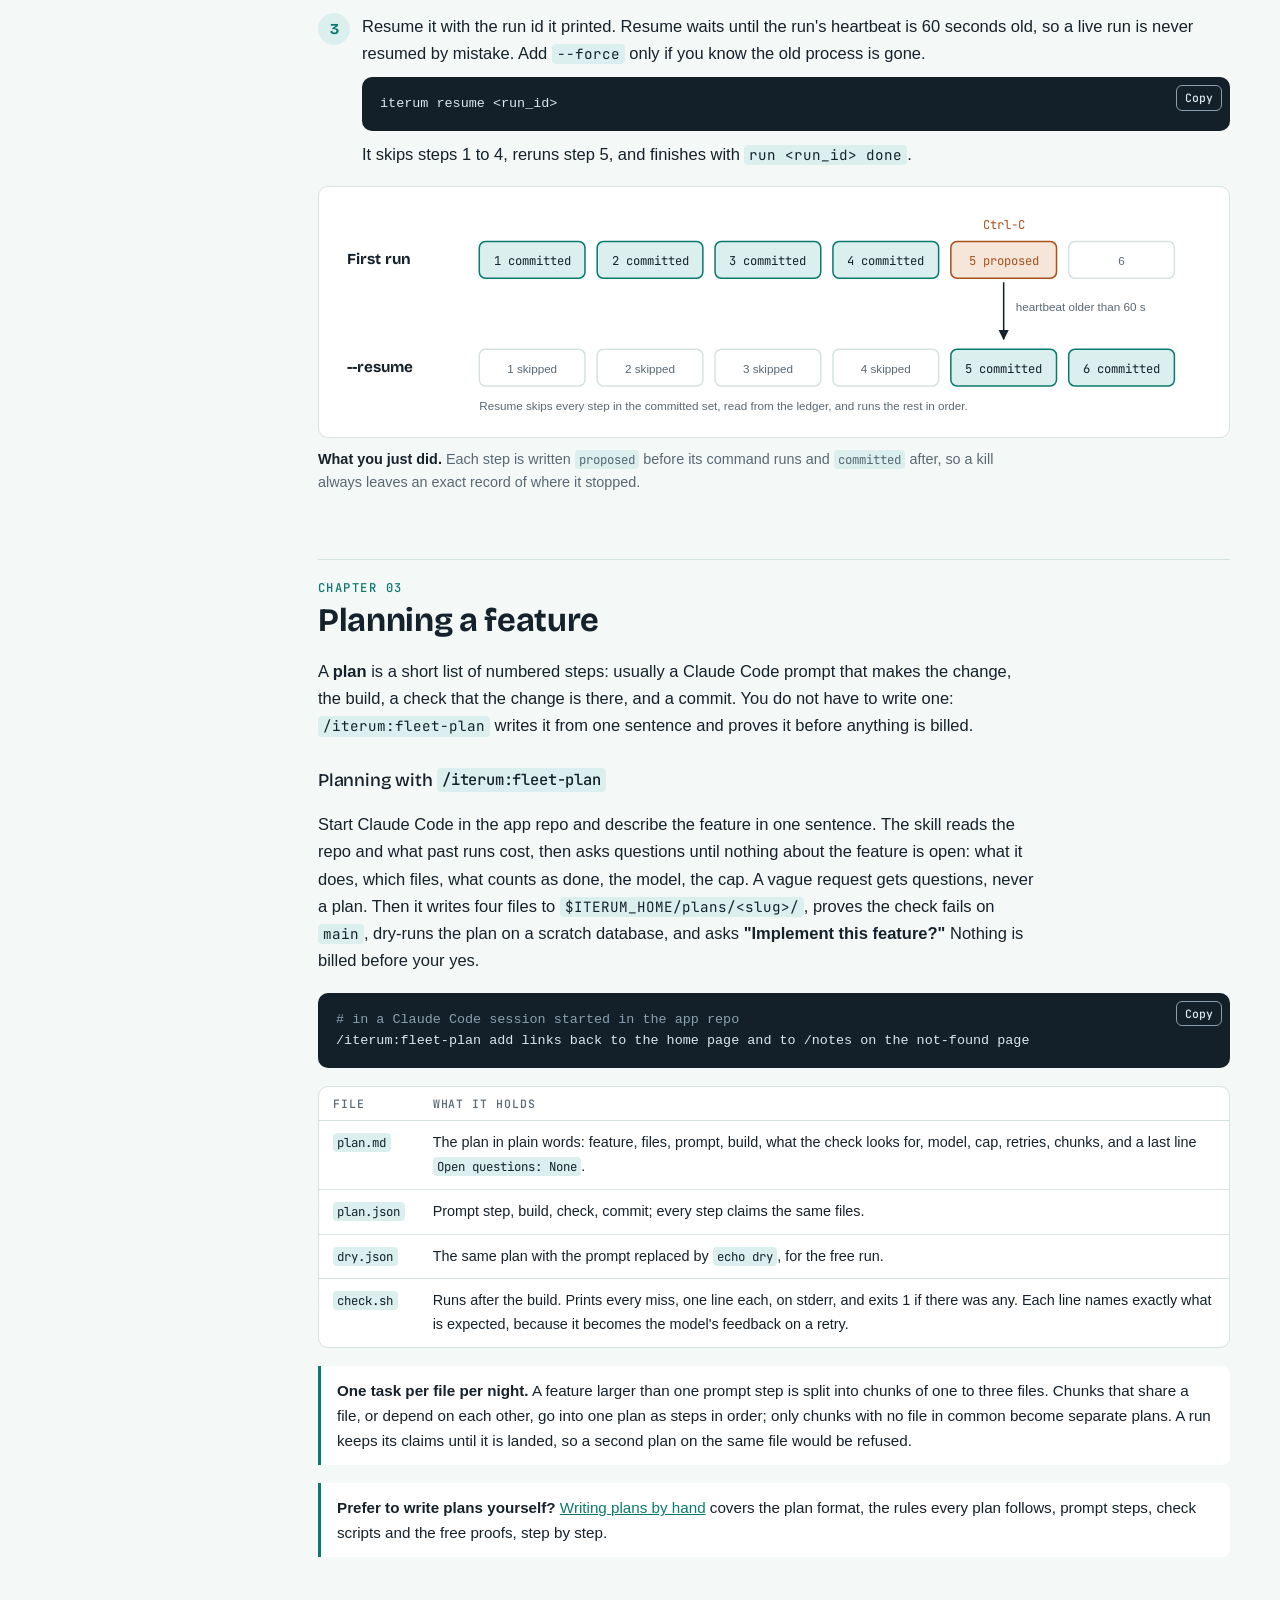
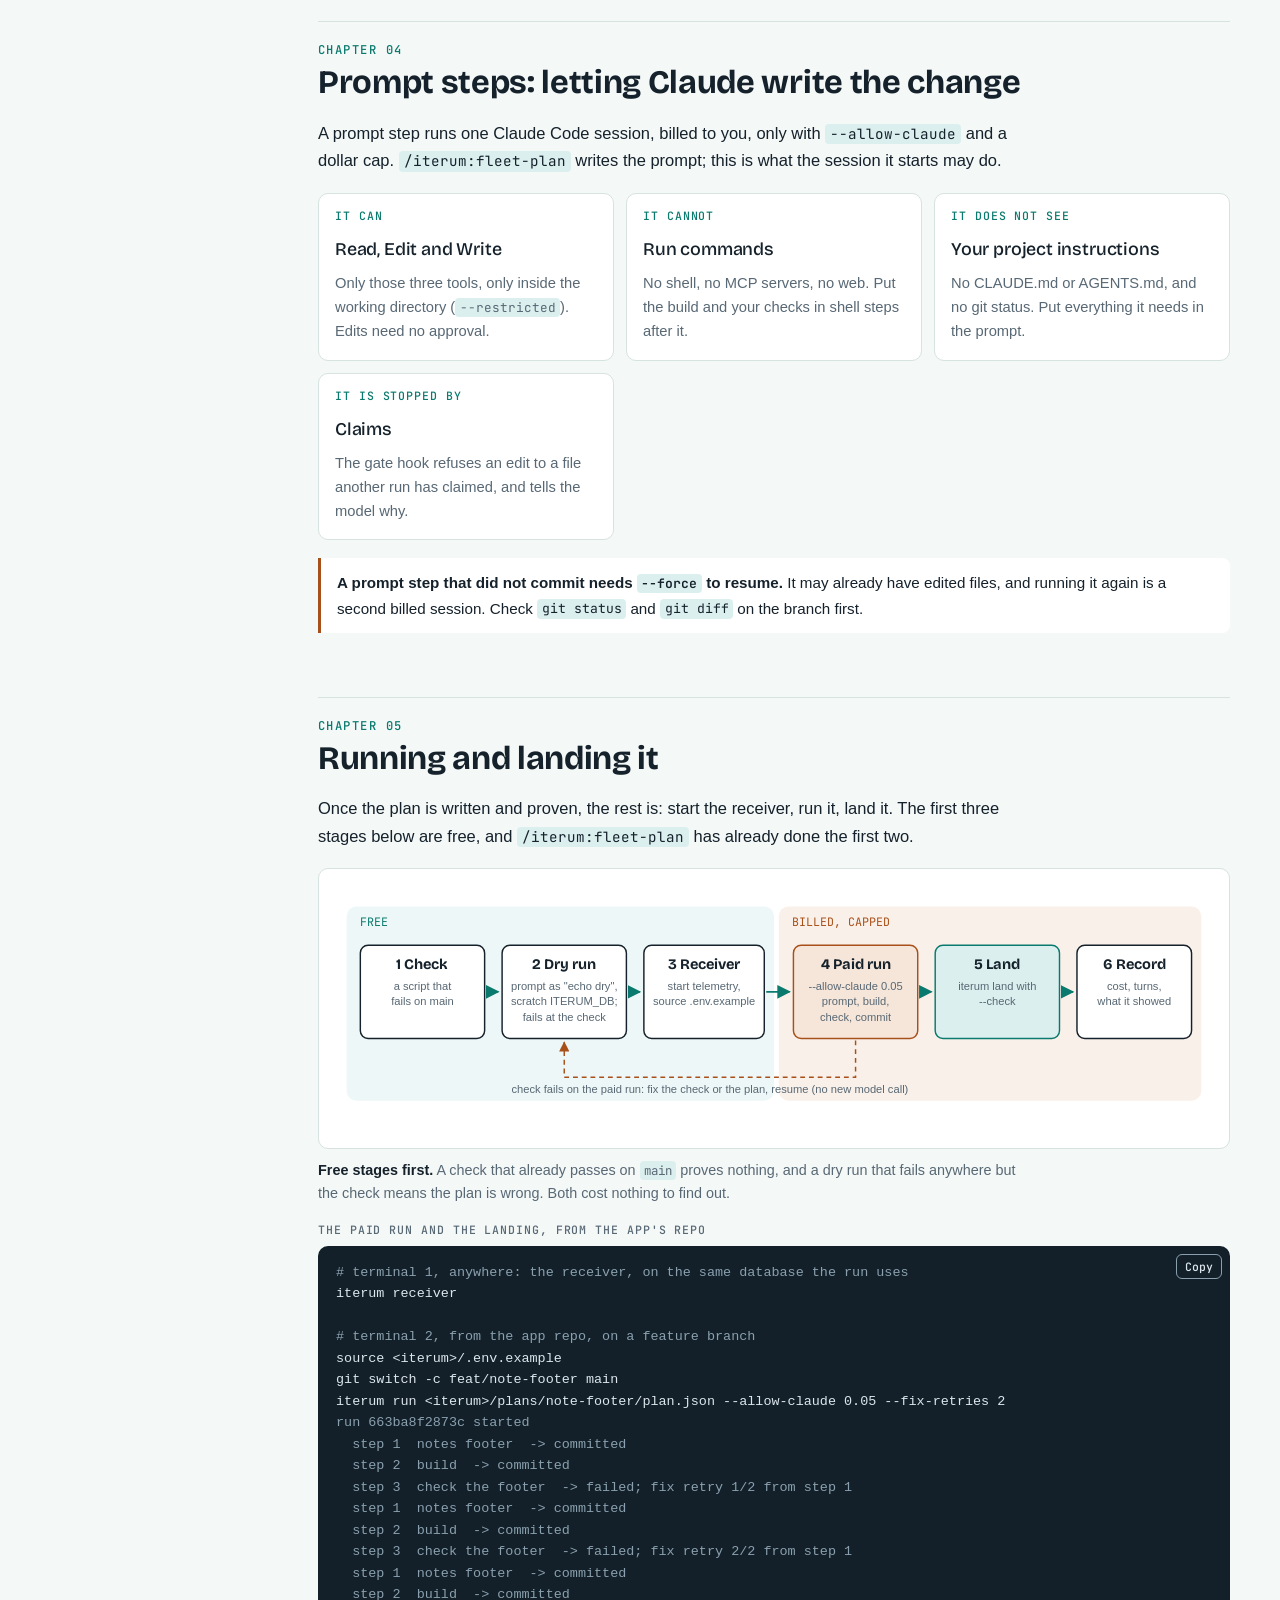
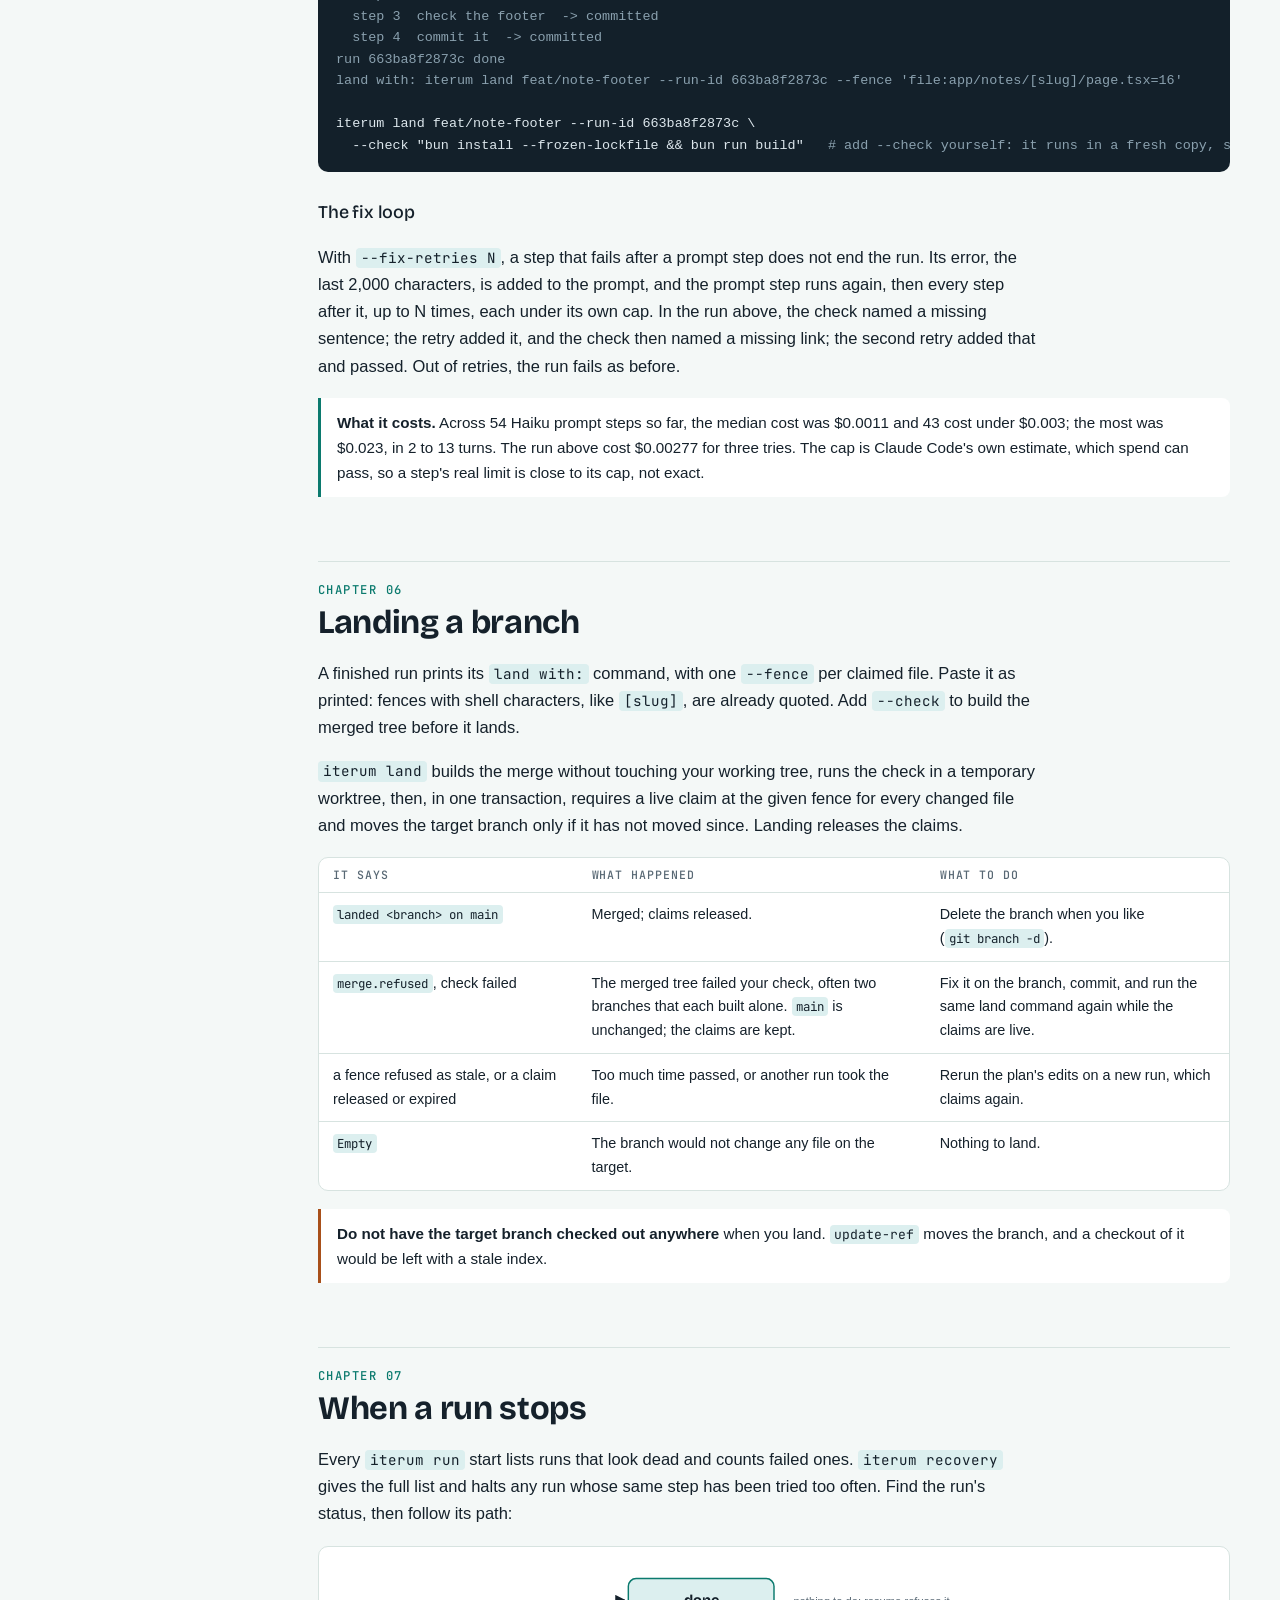
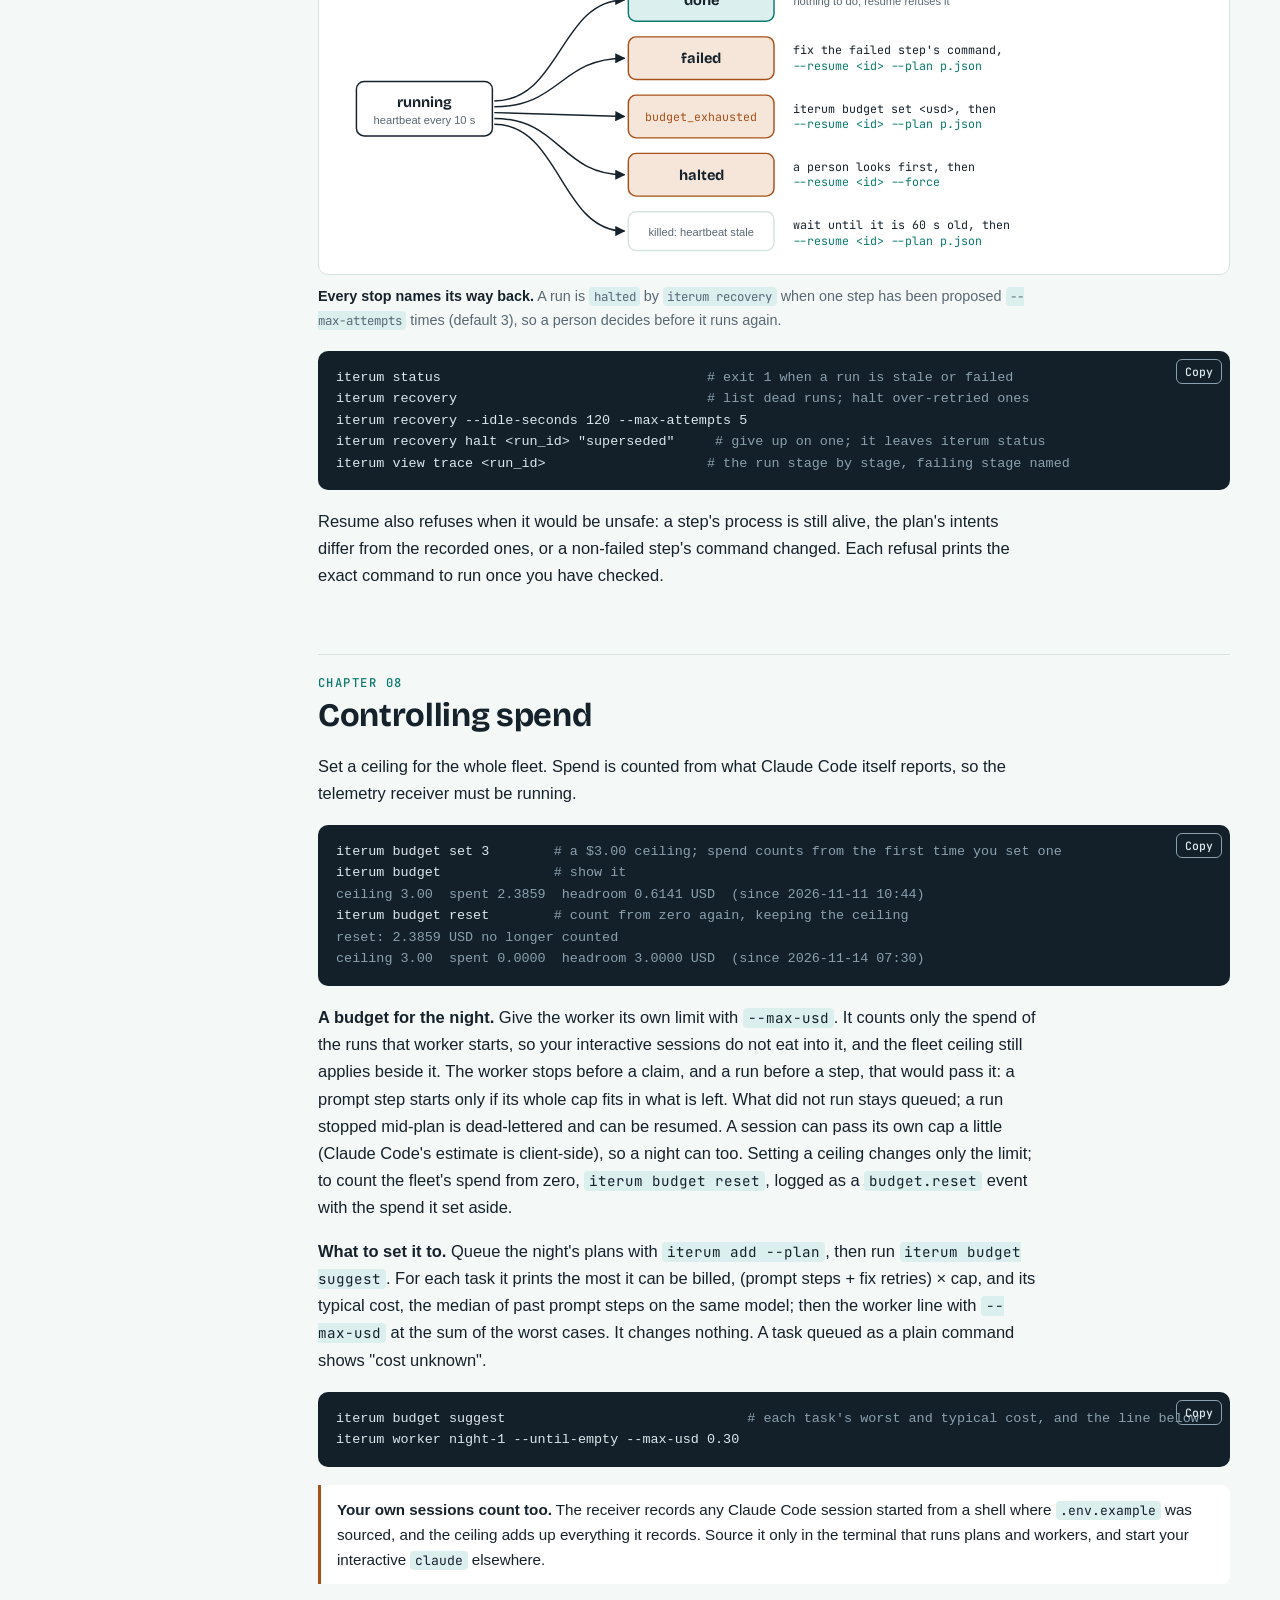
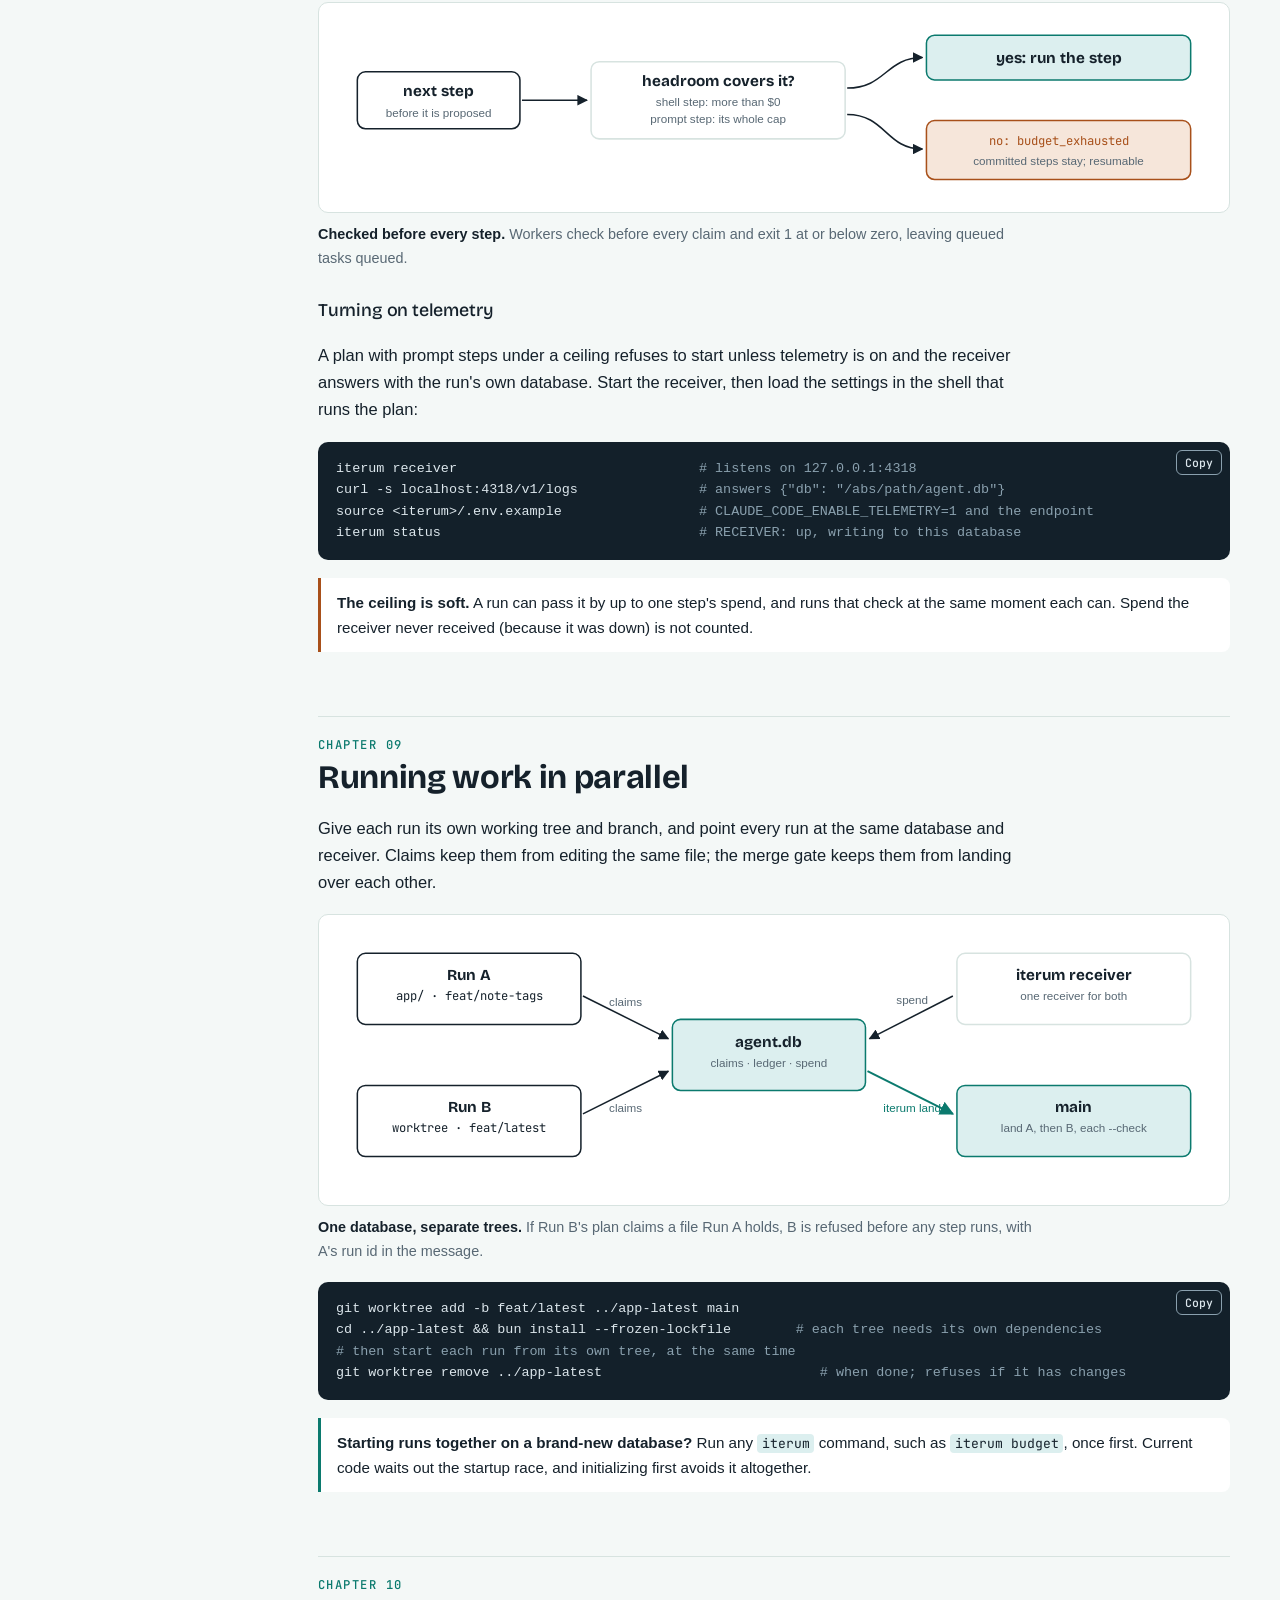
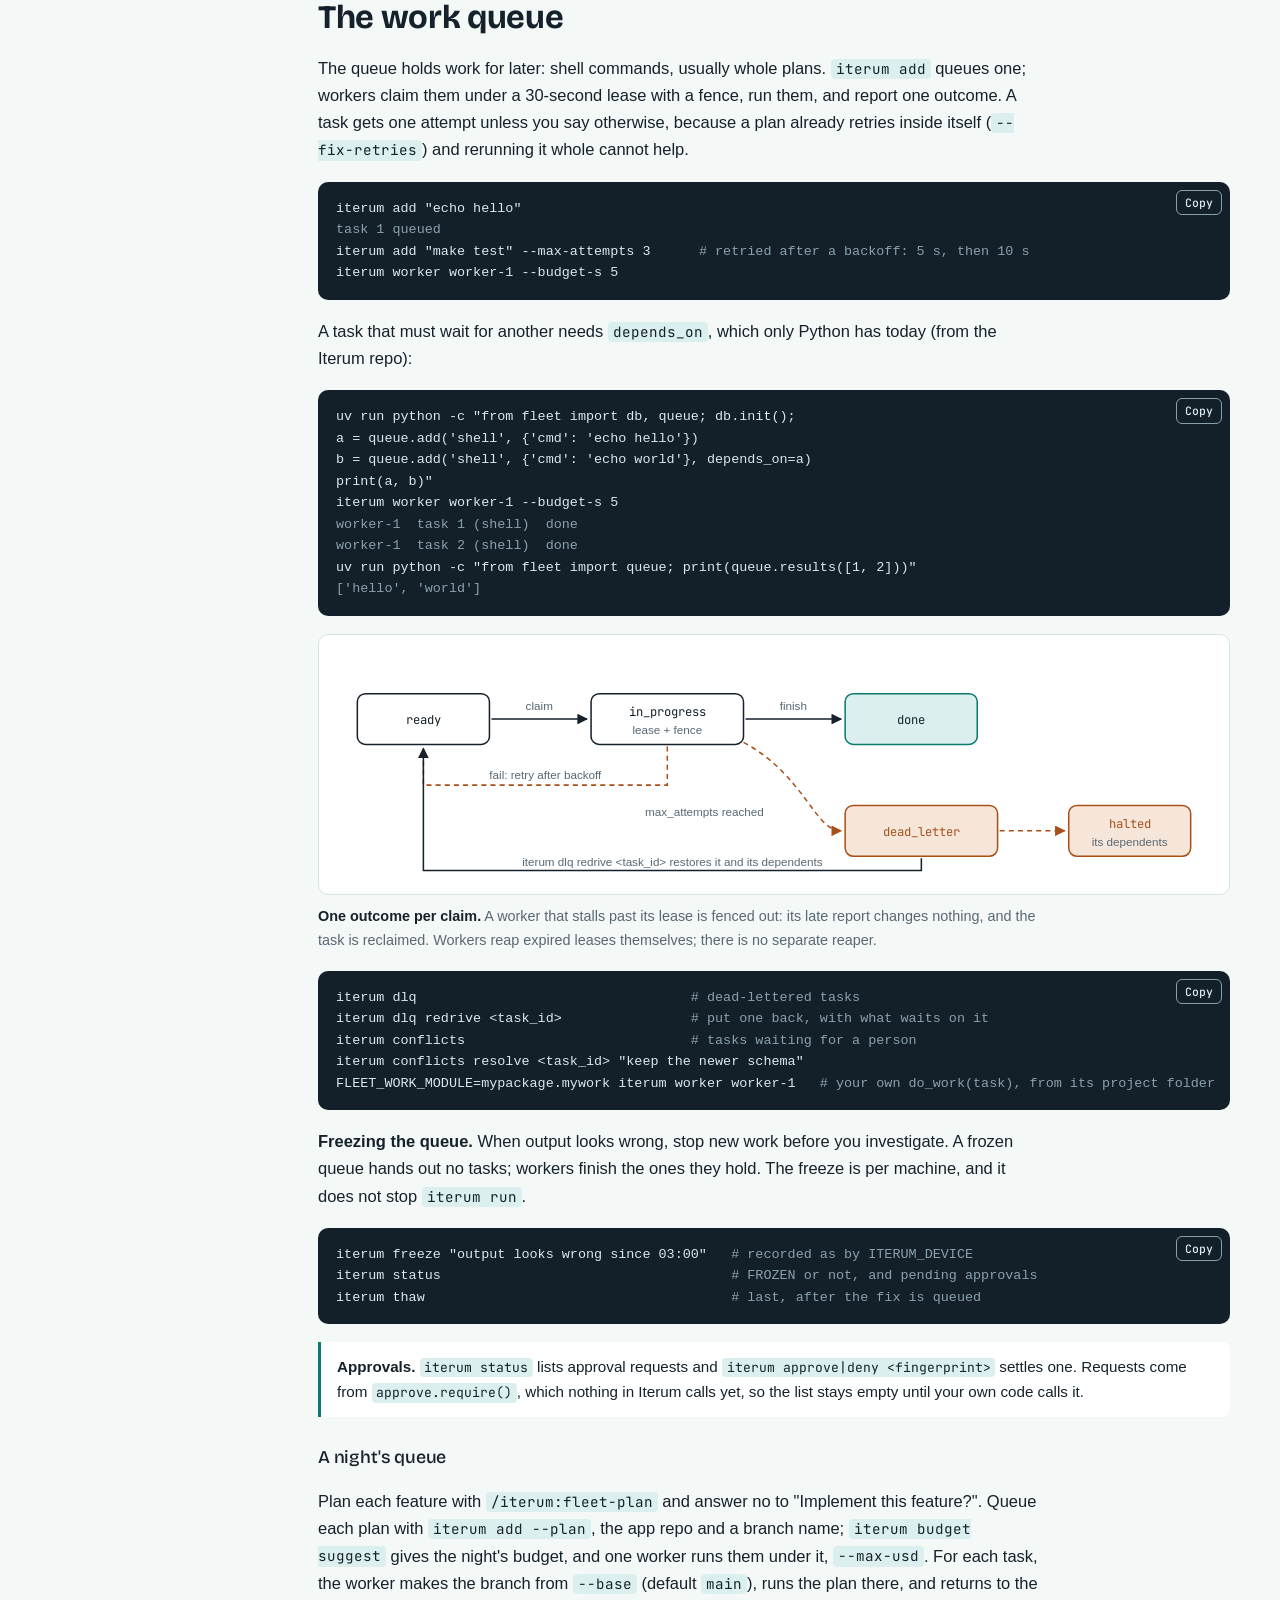
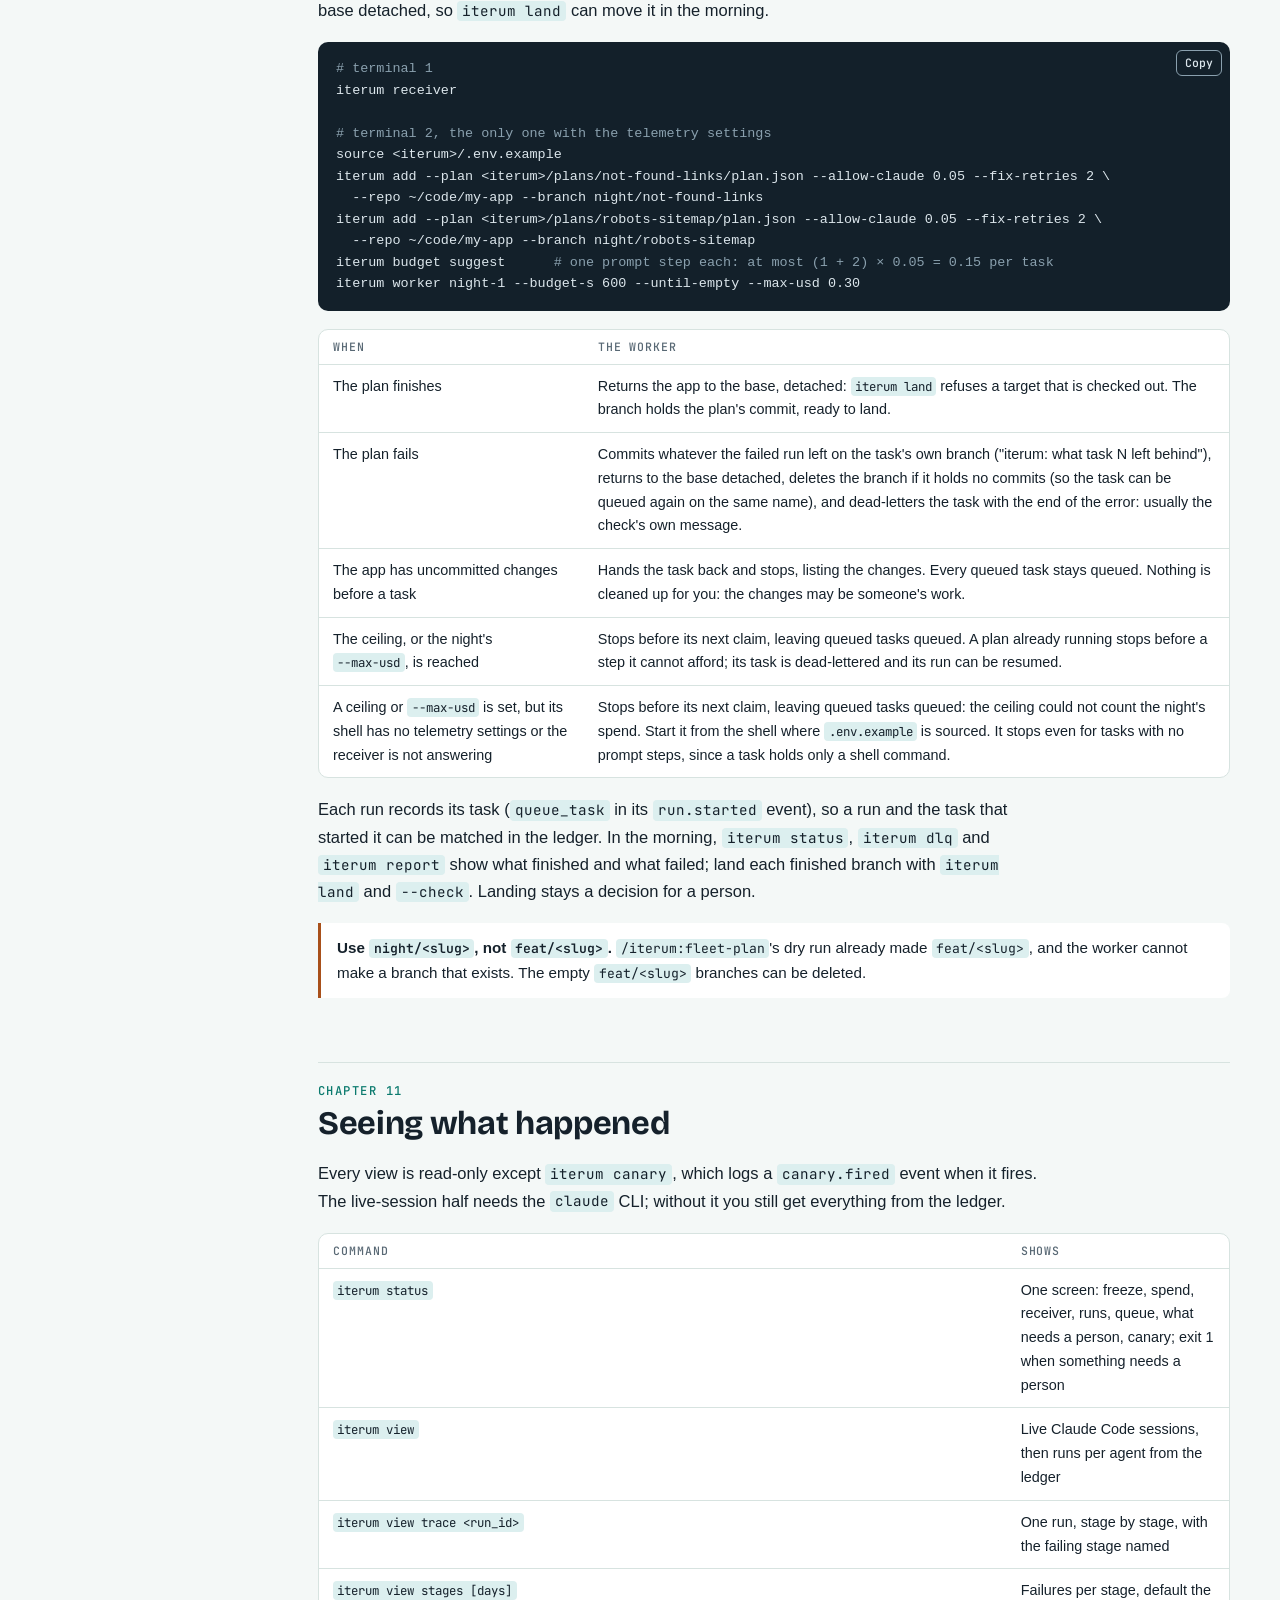
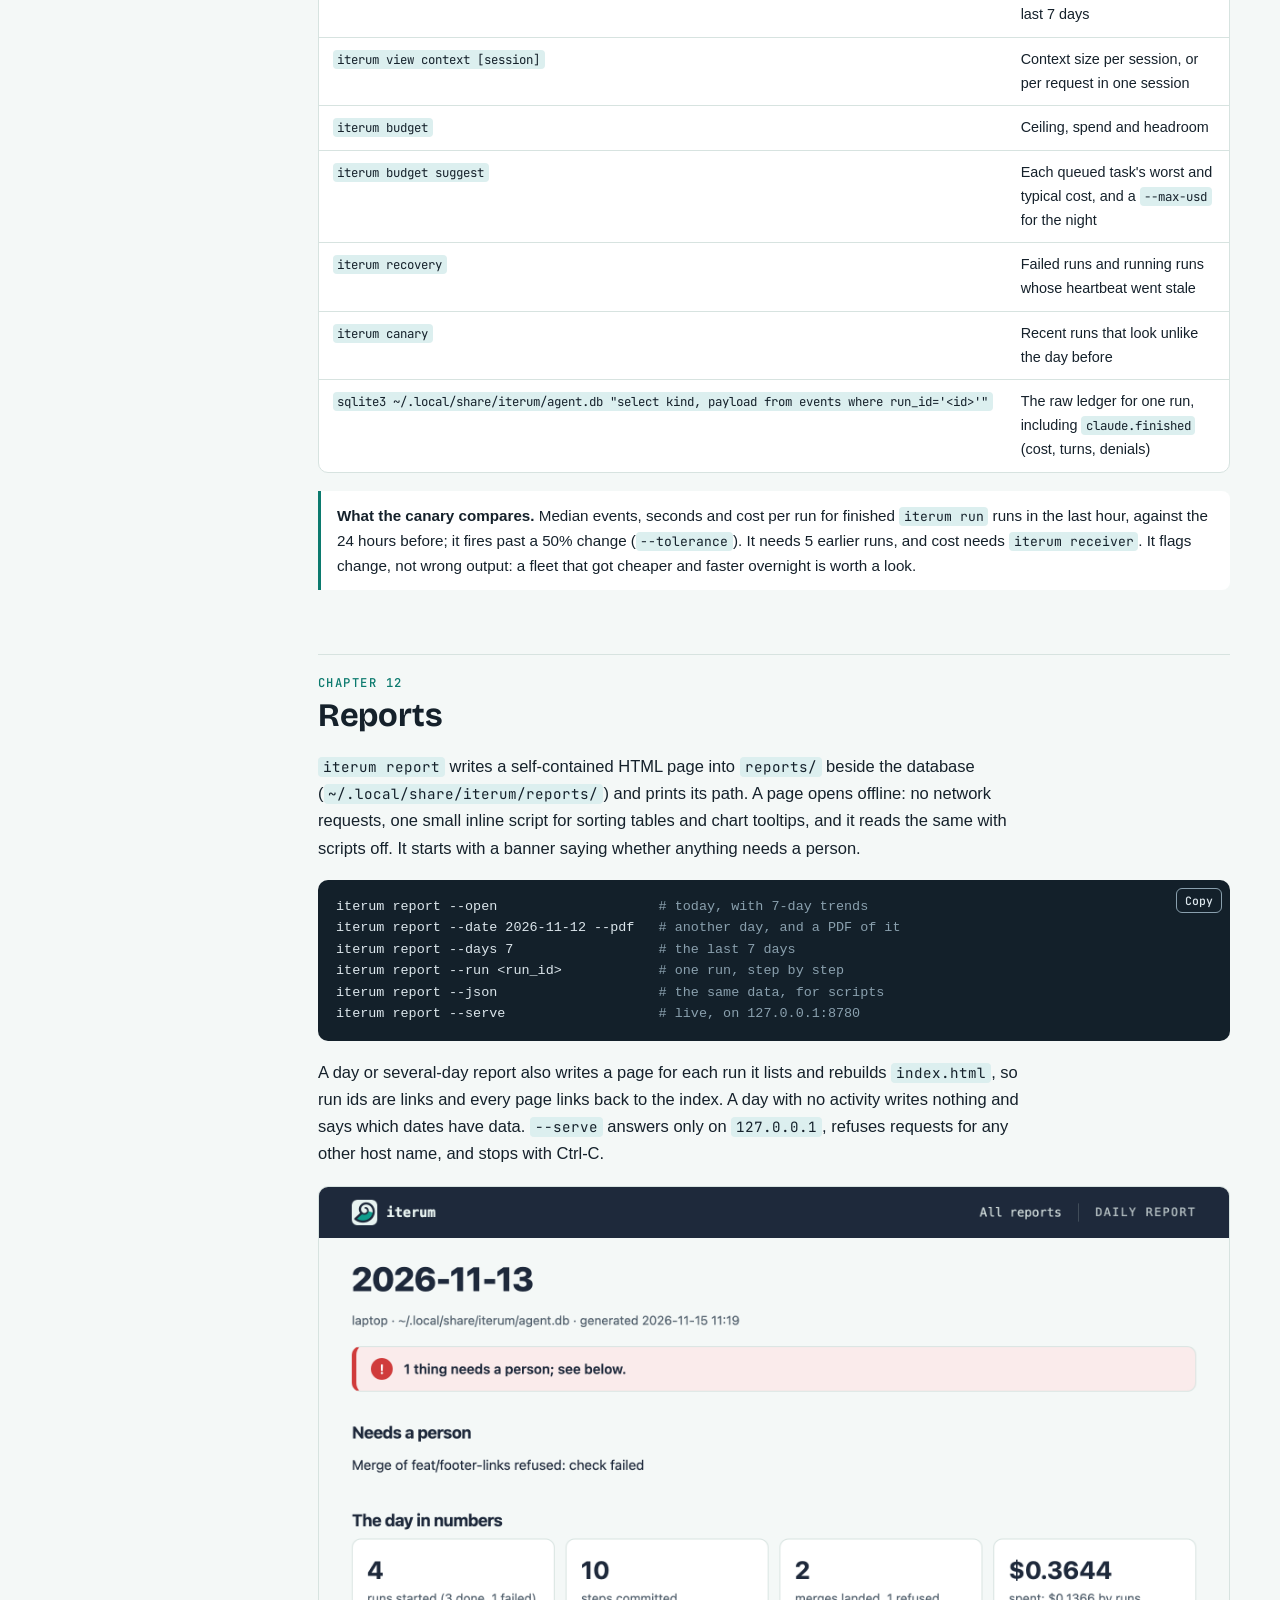
==== commit 6b42adb3: "Install with ./install.sh: the front page and guide" ====
--- a/guide.html
+++ b/guide.html
@@ -90,25 +90,18 @@
   <div class="col stack">
     <p>You need <b>Python 3.14</b> (Iterum uses <code>uuid.uuid7()</code>) and <a href="https://docs.astral.sh/uv/">uv</a>. Prompt steps also need the <code>claude</code> CLI, signed in.</p>
     <p><b>macOS.</b> Iterum is built and tested on macOS. It does not run on Windows: it relies on Unix process groups and file locks. Linux, or WSL on Windows, may work but is untested.</p>
-    <p>Every event records which machine wrote it, so name this machine once, in your shell profile:</p>
-  </div>
-  <div class="term"><button type="button">Copy</button><pre><span class="c"># ~/.zshrc or ~/.bashrc, then open a new terminal</span>
-export ITERUM_DEVICE=laptop</pre></div>
-  <div class="col stack">
-    <p>Then install the <code>iterum</code> command, audit the machine, and record the audit as the first events in the ledger:</p>
+    <p>Clone Iterum and run its install script:</p>
   </div>
   <div class="term"><button type="button">Copy</button><pre>git clone https://github.com/shaynemeyer/iterum.git &amp;&amp; cd iterum
-uv tool install --editable .      <span class="c"># installs iterum; editable, so a git pull updates it</span>
-iterum doctor                     <span class="c"># writes ./harness-audit.json</span>
-uv run scripts/seed-ledger.py     <span class="c"># records it as layer.checked events</span>
-iterum project                    <span class="c"># builds knowledge; the first run always reports DRIFT</span></pre></div>
-  <div class="col stack">
-    <p>To plan features from a sentence, install the <code>iterum</code> Claude Code plugin from your clone. It adds <code>/iterum:fleet-plan</code> to every project:</p>
-  </div>
-  <div class="term"><button type="button">Copy</button><pre>claude plugin marketplace add "$PWD"   <span class="c"># from the iterum clone: its .claude-plugin/marketplace.json</span>
-claude plugin install iterum@iterum
-claude plugin list                     <span class="c"># iterum@iterum ... enabled</span></pre></div>
-  <div class="note"><b>Cloned somewhere other than <code>~/github/iterum</code>?</b> Set <code>ITERUM_HOME</code> to the clone in your shell profile. <code>/iterum:fleet-plan</code> writes plans to <code>$ITERUM_HOME/plans/</code>, which git ignores, so your app's tree stays clean.</div>
+./install.sh</pre></div>
+  <div class="col stack">
+    <p>It asks for a name for this machine (every event records which machine wrote it; set <code>ITERUM_DEVICE</code> to skip the question), then installs the <code>iterum</code> command (editable, so a <code>git pull</code> updates it), audits the machine and records the audit as the first events in the ledger, builds knowledge, and installs the <code>iterum</code> Claude Code plugin, which adds <code>/iterum:fleet-plan</code> to every project. It stops at the first step that fails, and skips the plugin if <code>claude</code> is not installed.</p>
+    <p>At the end it prints the lines to add to your shell profile. Add them, then open a new terminal:</p>
+  </div>
+  <div class="term"><button type="button">Copy</button><pre><span class="c"># ~/.zshrc or ~/.bashrc</span>
+export ITERUM_DEVICE=laptop            <span class="c"># the name you gave</span>
+export ITERUM_HOME=/path/to/iterum     <span class="c"># printed only if not cloned to ~/github/iterum</span></pre></div>
+  <div class="note"><b>Why <code>ITERUM_HOME</code>?</b> <code>/iterum:fleet-plan</code> looks for Iterum there and writes plans to <code>$ITERUM_HOME/plans/</code>, which git ignores, so your app's tree stays clean.</div>
   <div class="note"><b>Shell cannot find <code>iterum</code>?</b> Run <code>uv tool update-shell</code> and open a new terminal. Each <code>iterum</code> command runs a module as <code>python -m</code> would, so <code>uv run python -m fleet.&lt;module&gt;</code> from the Iterum repo still works. The database is created on first use at <code>~/.local/share/iterum/agent.db</code>.</div>
 </section>
 
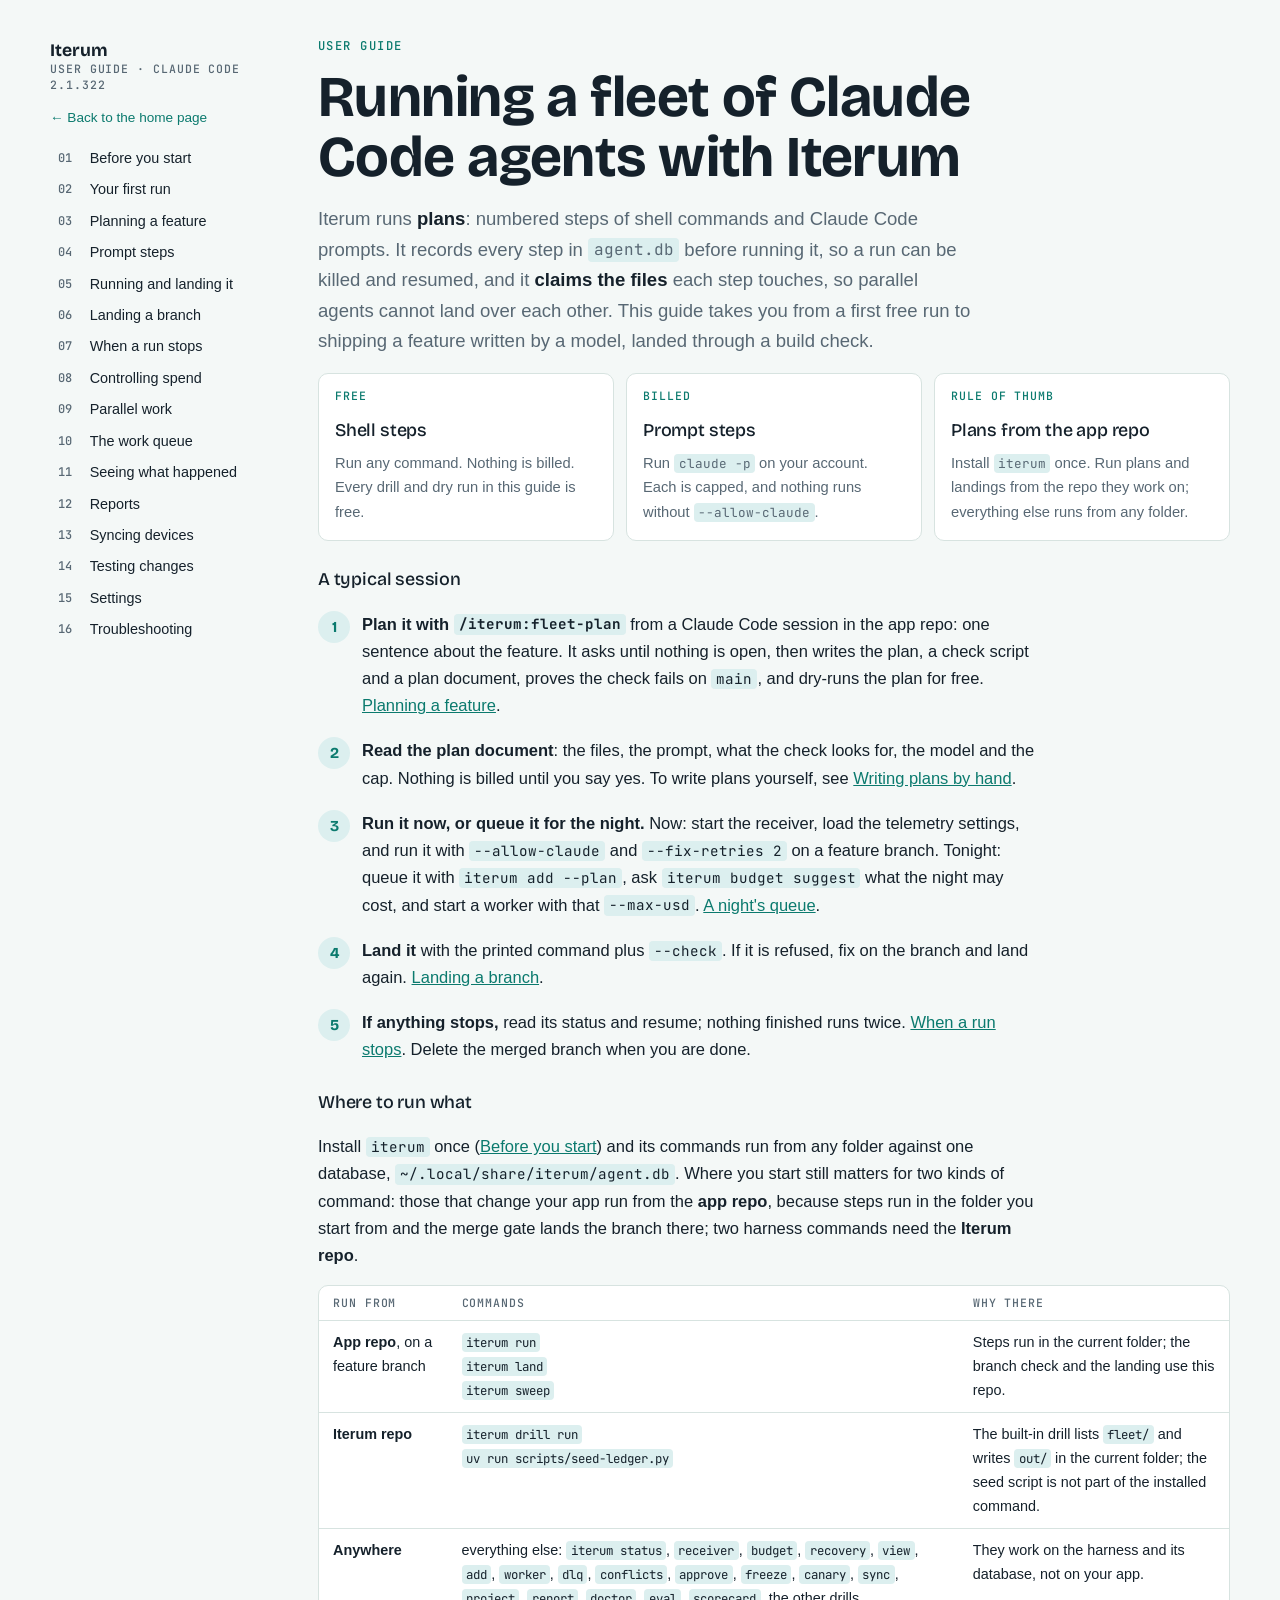
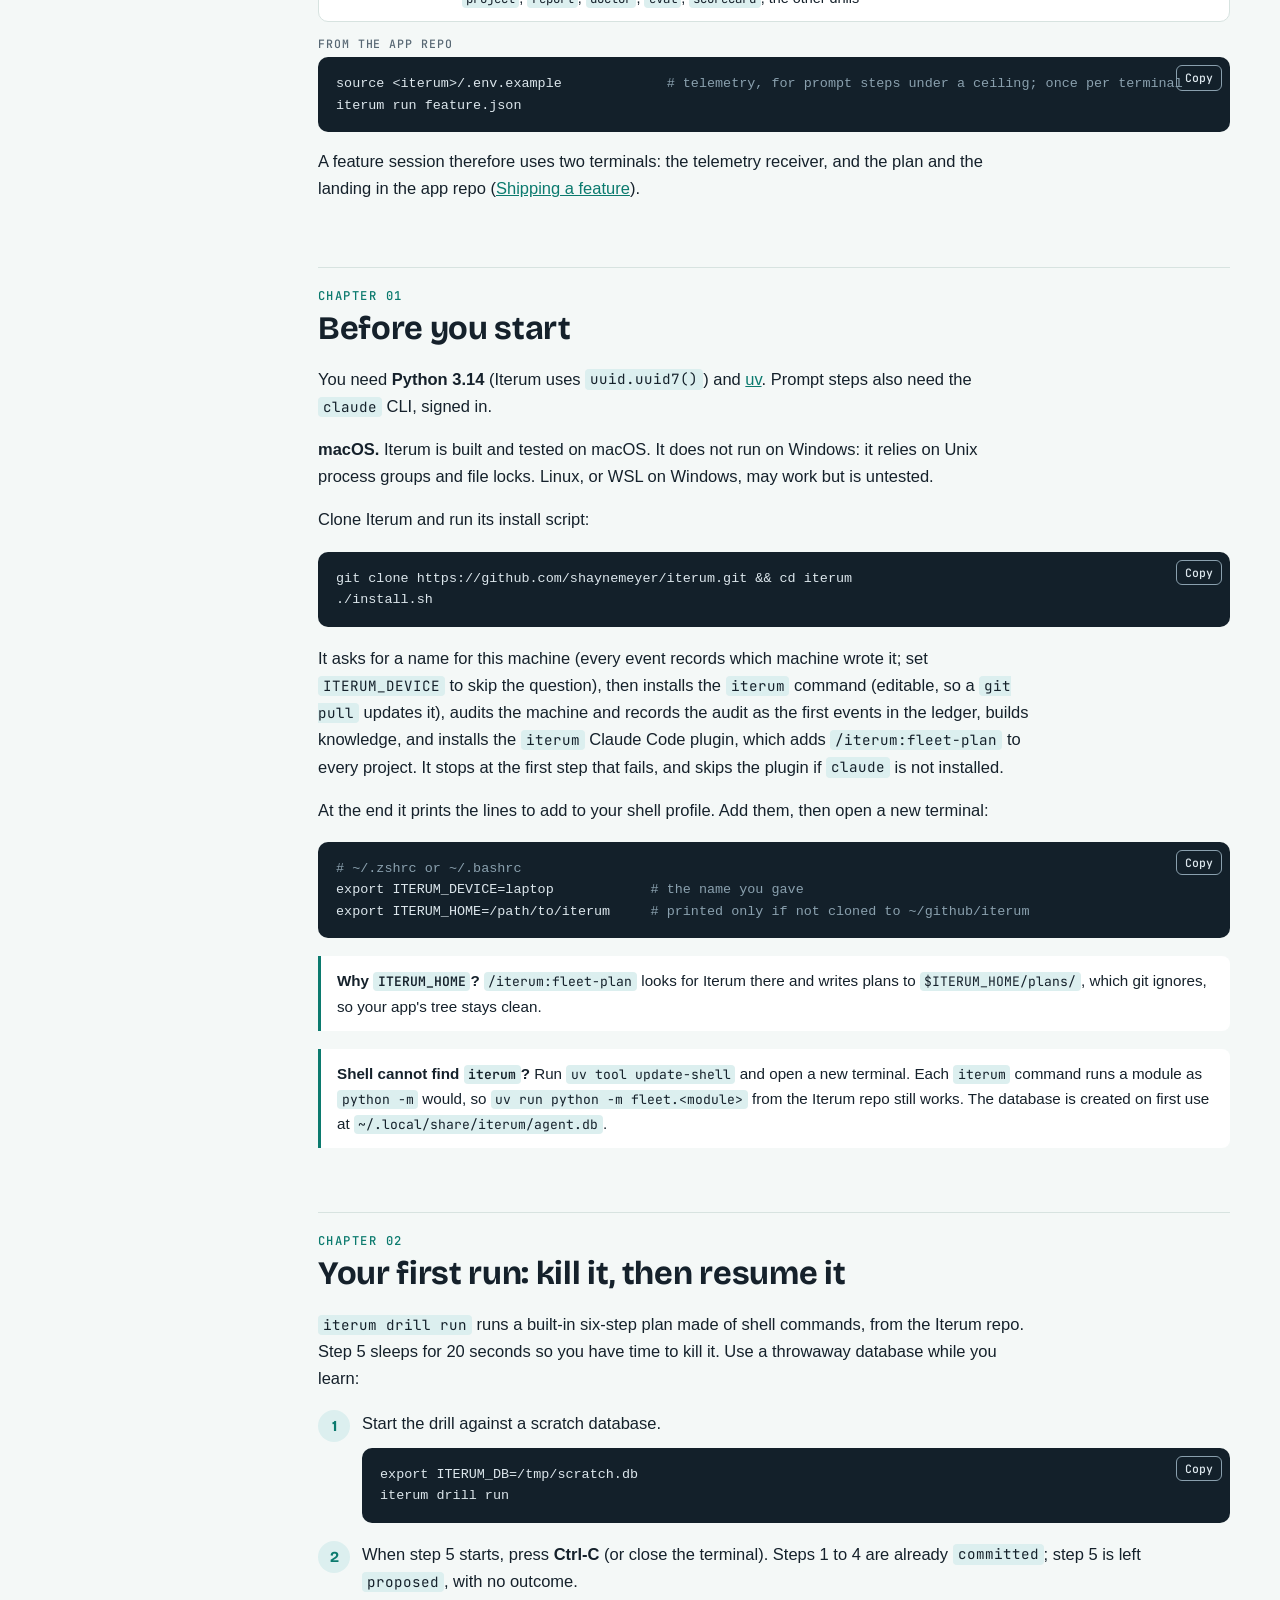
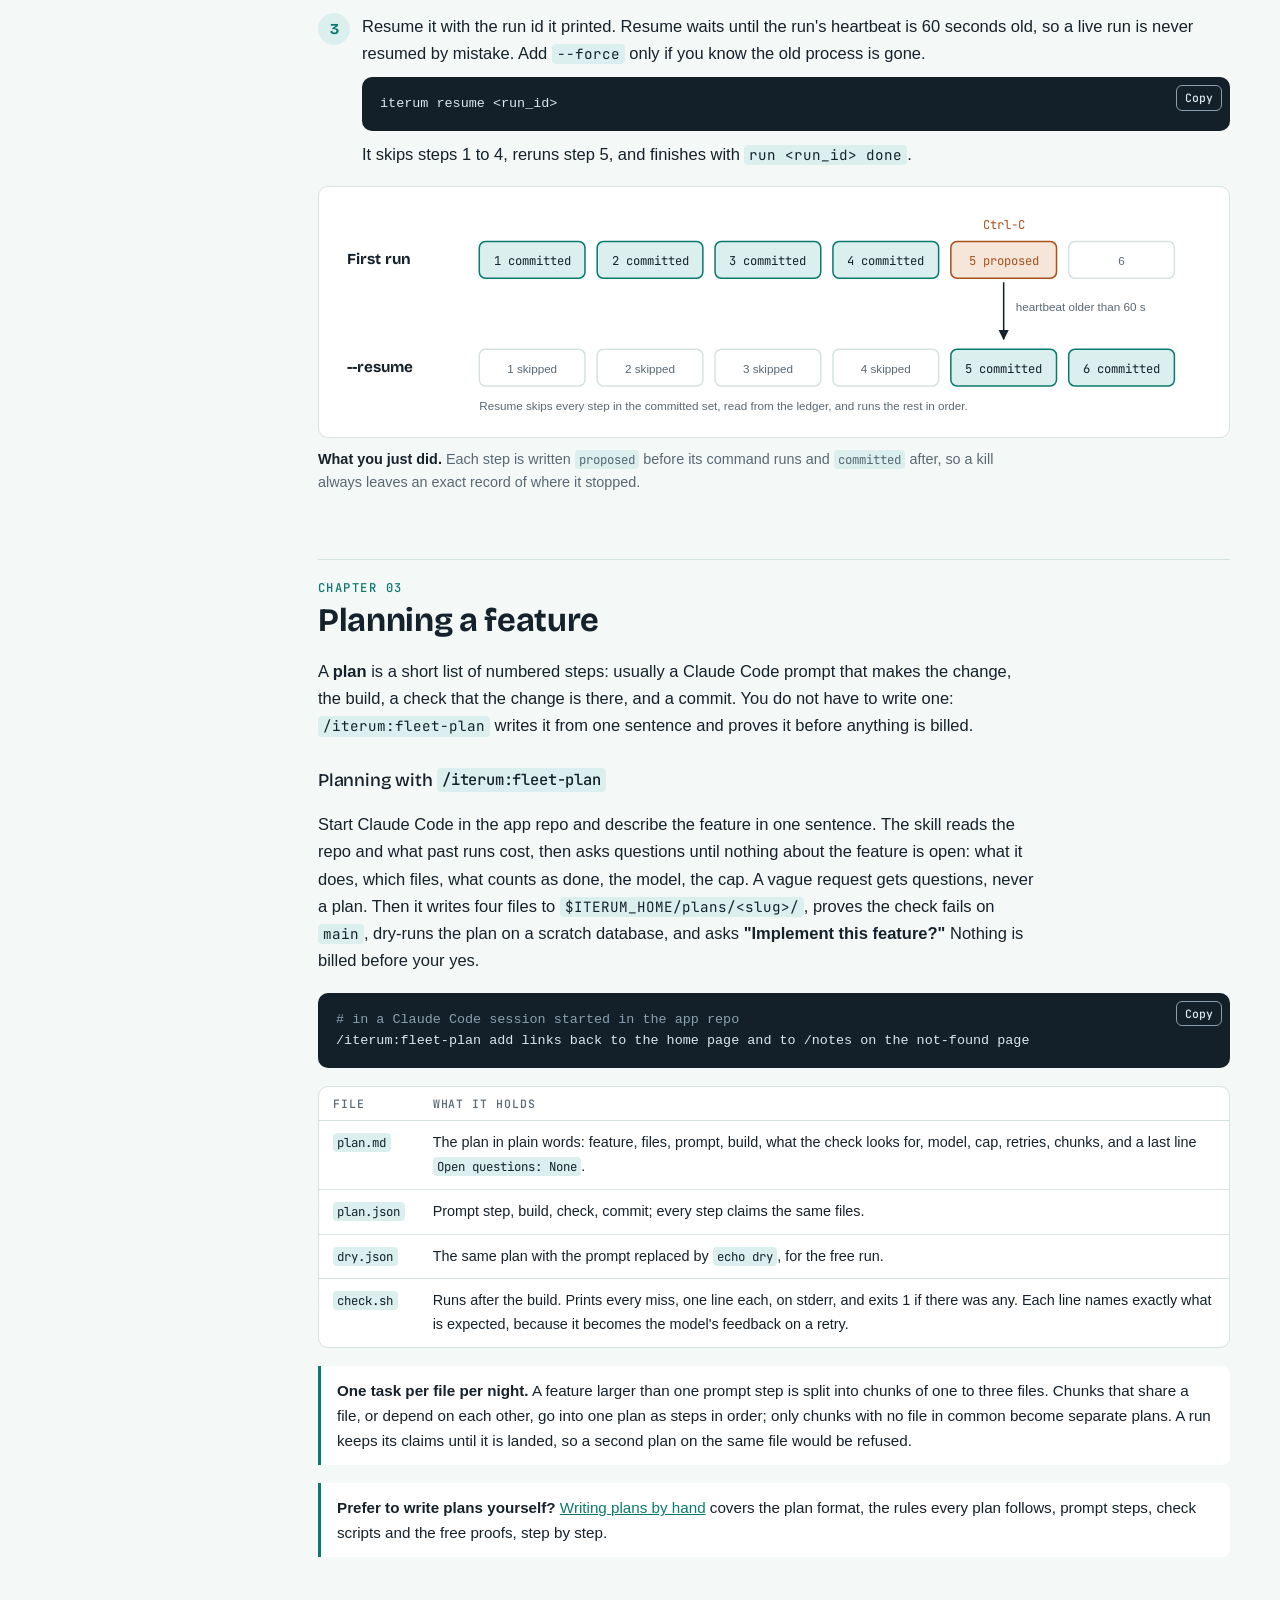
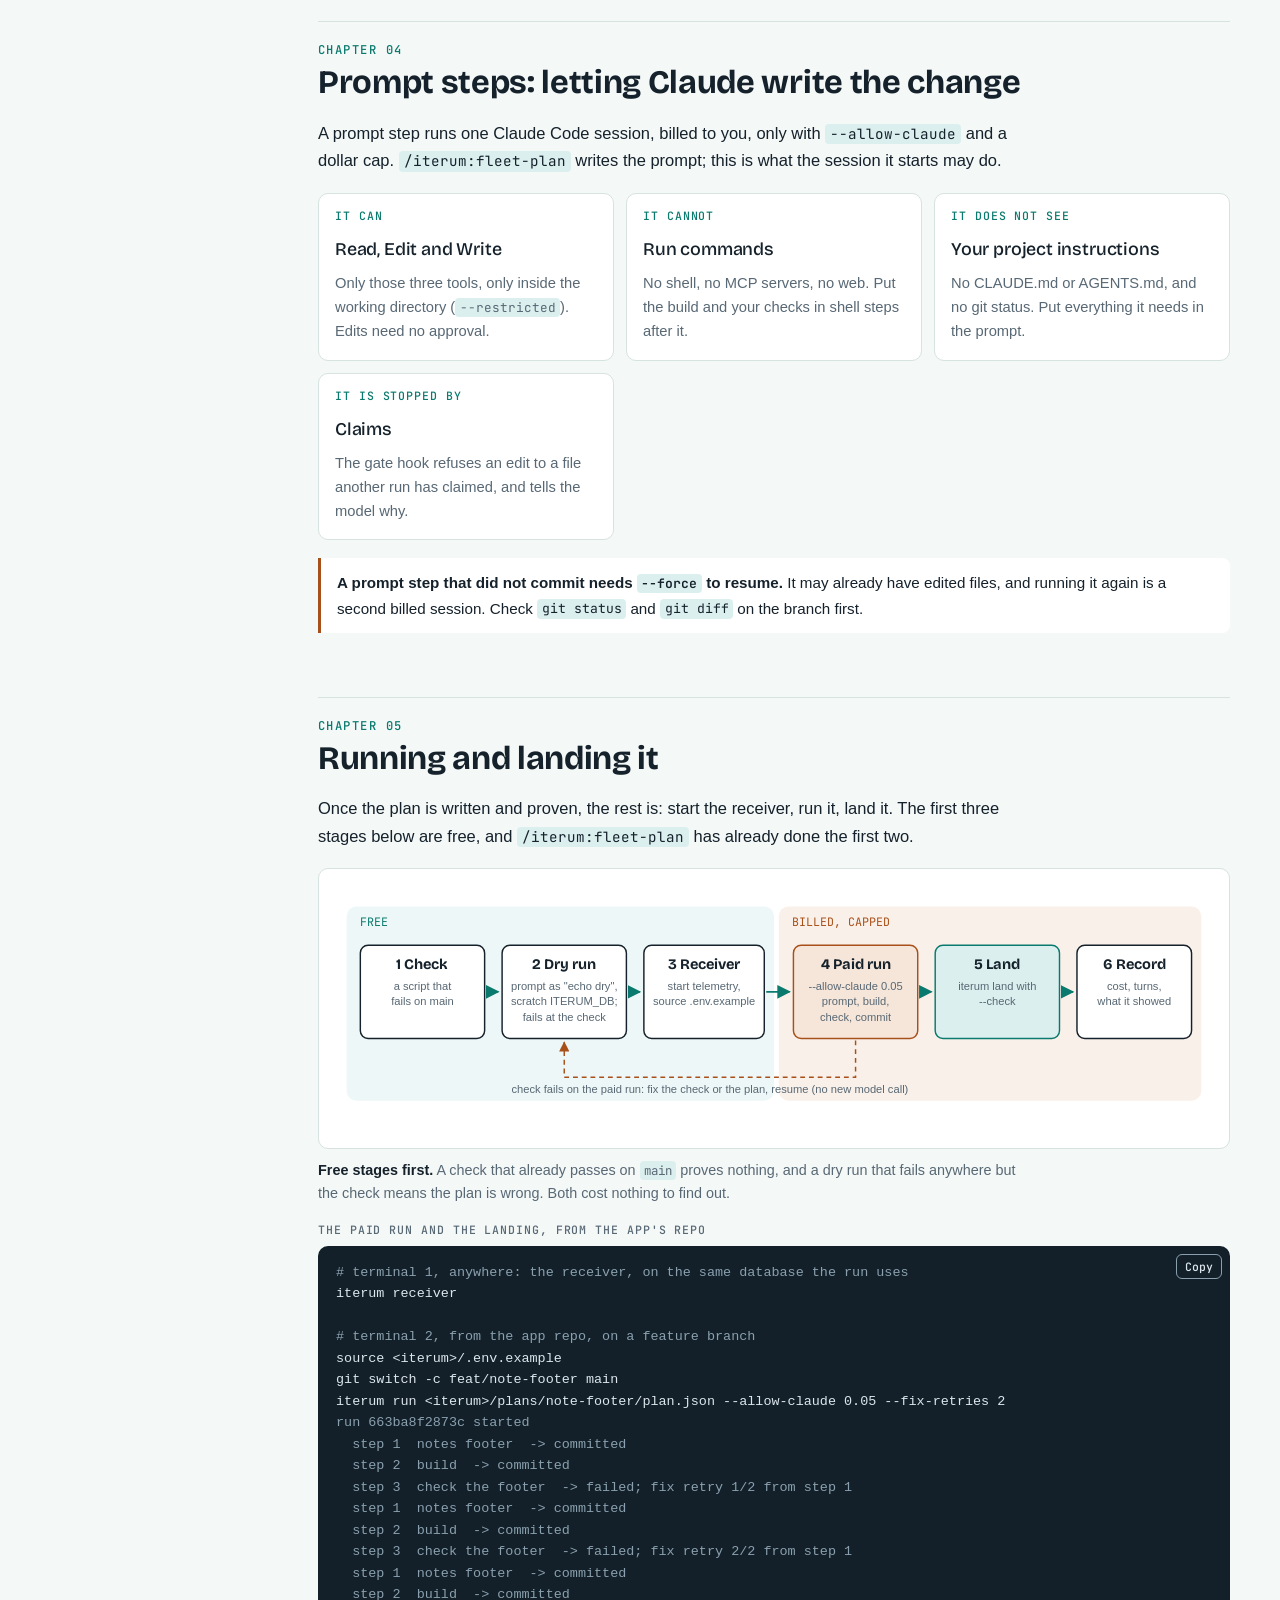
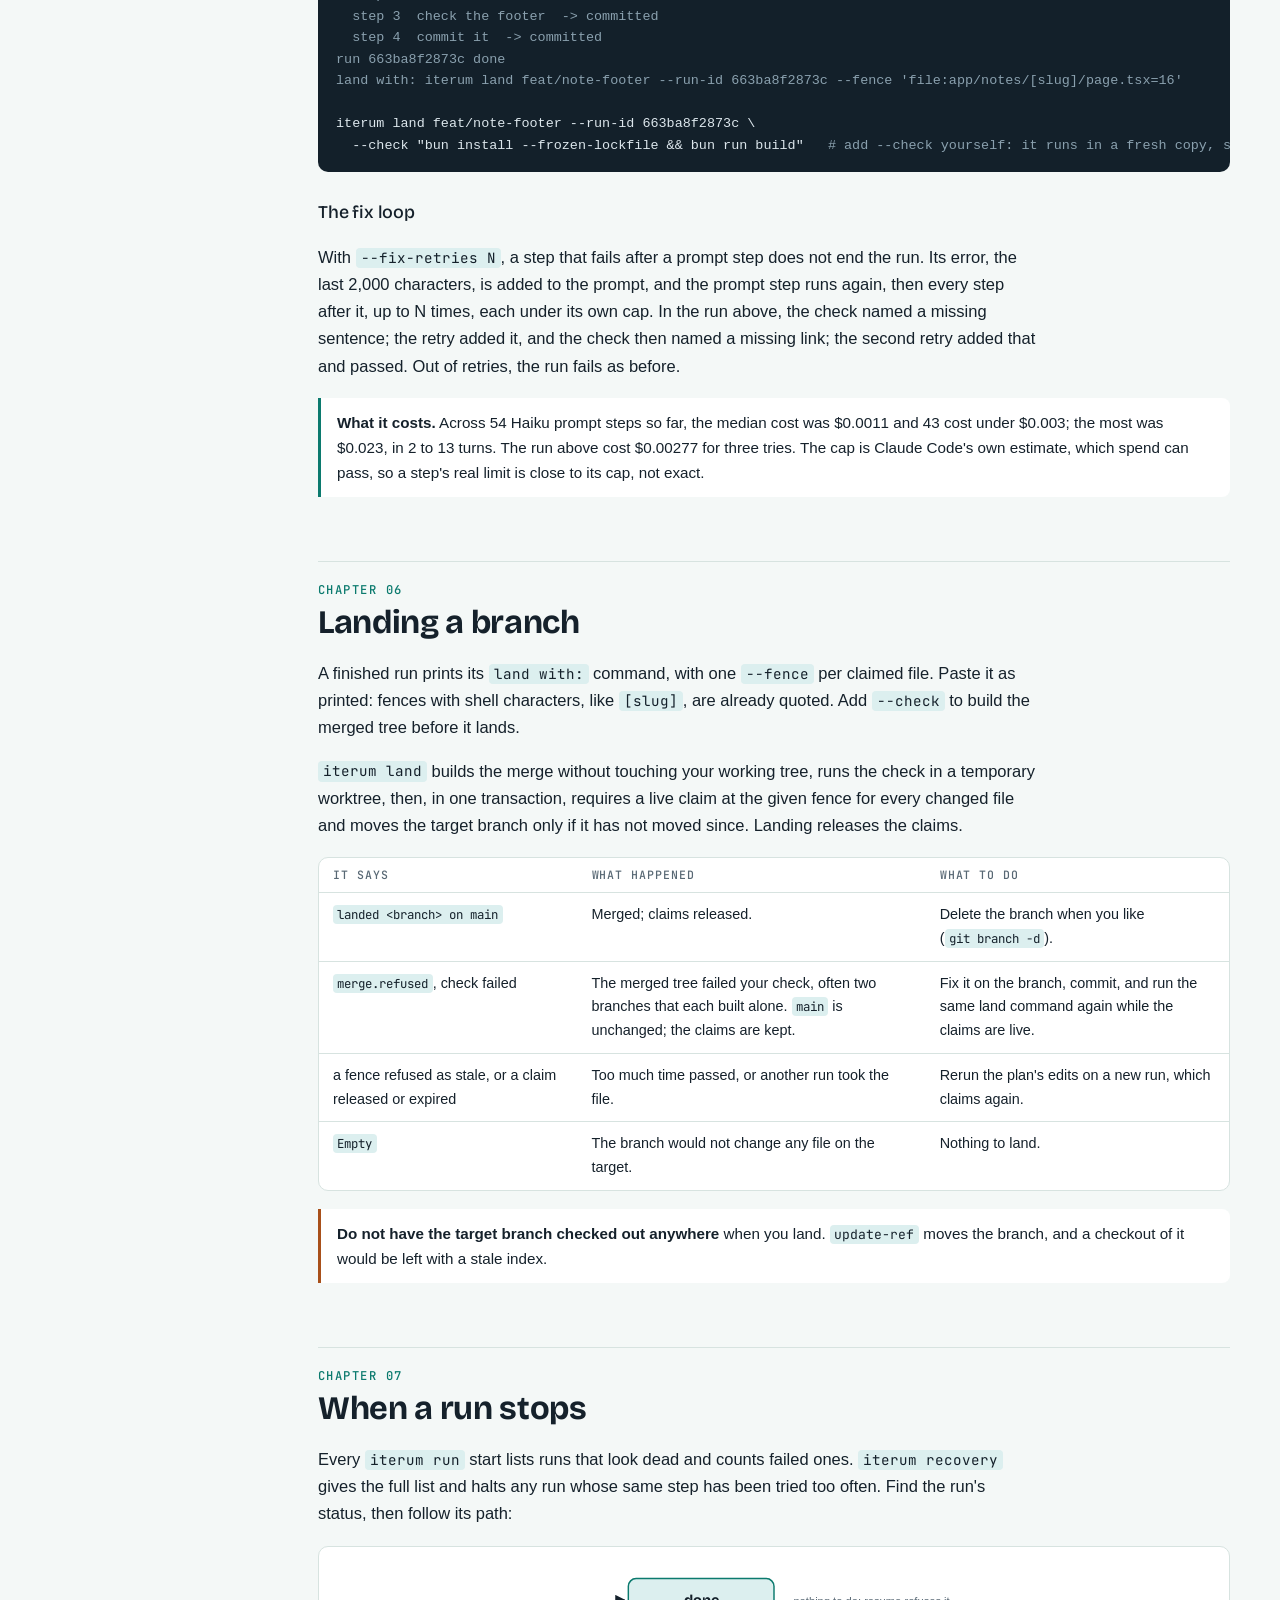
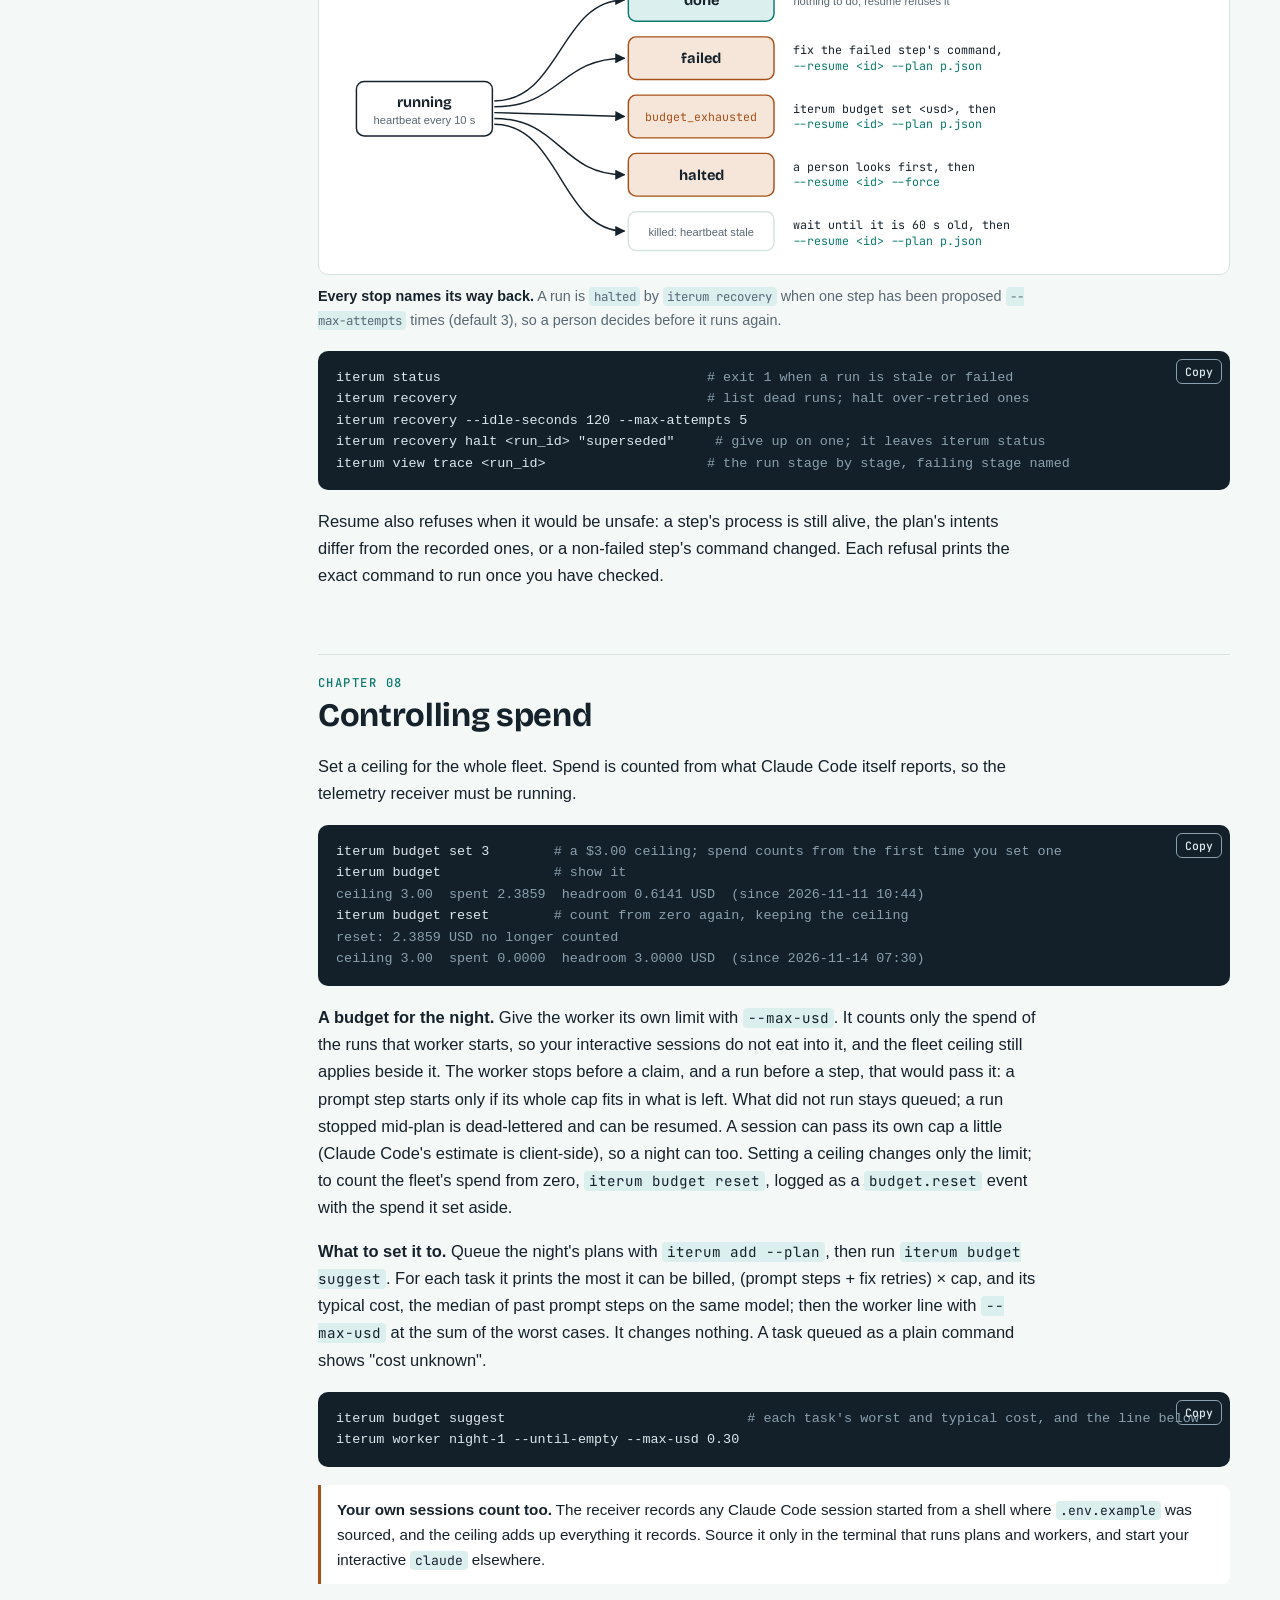
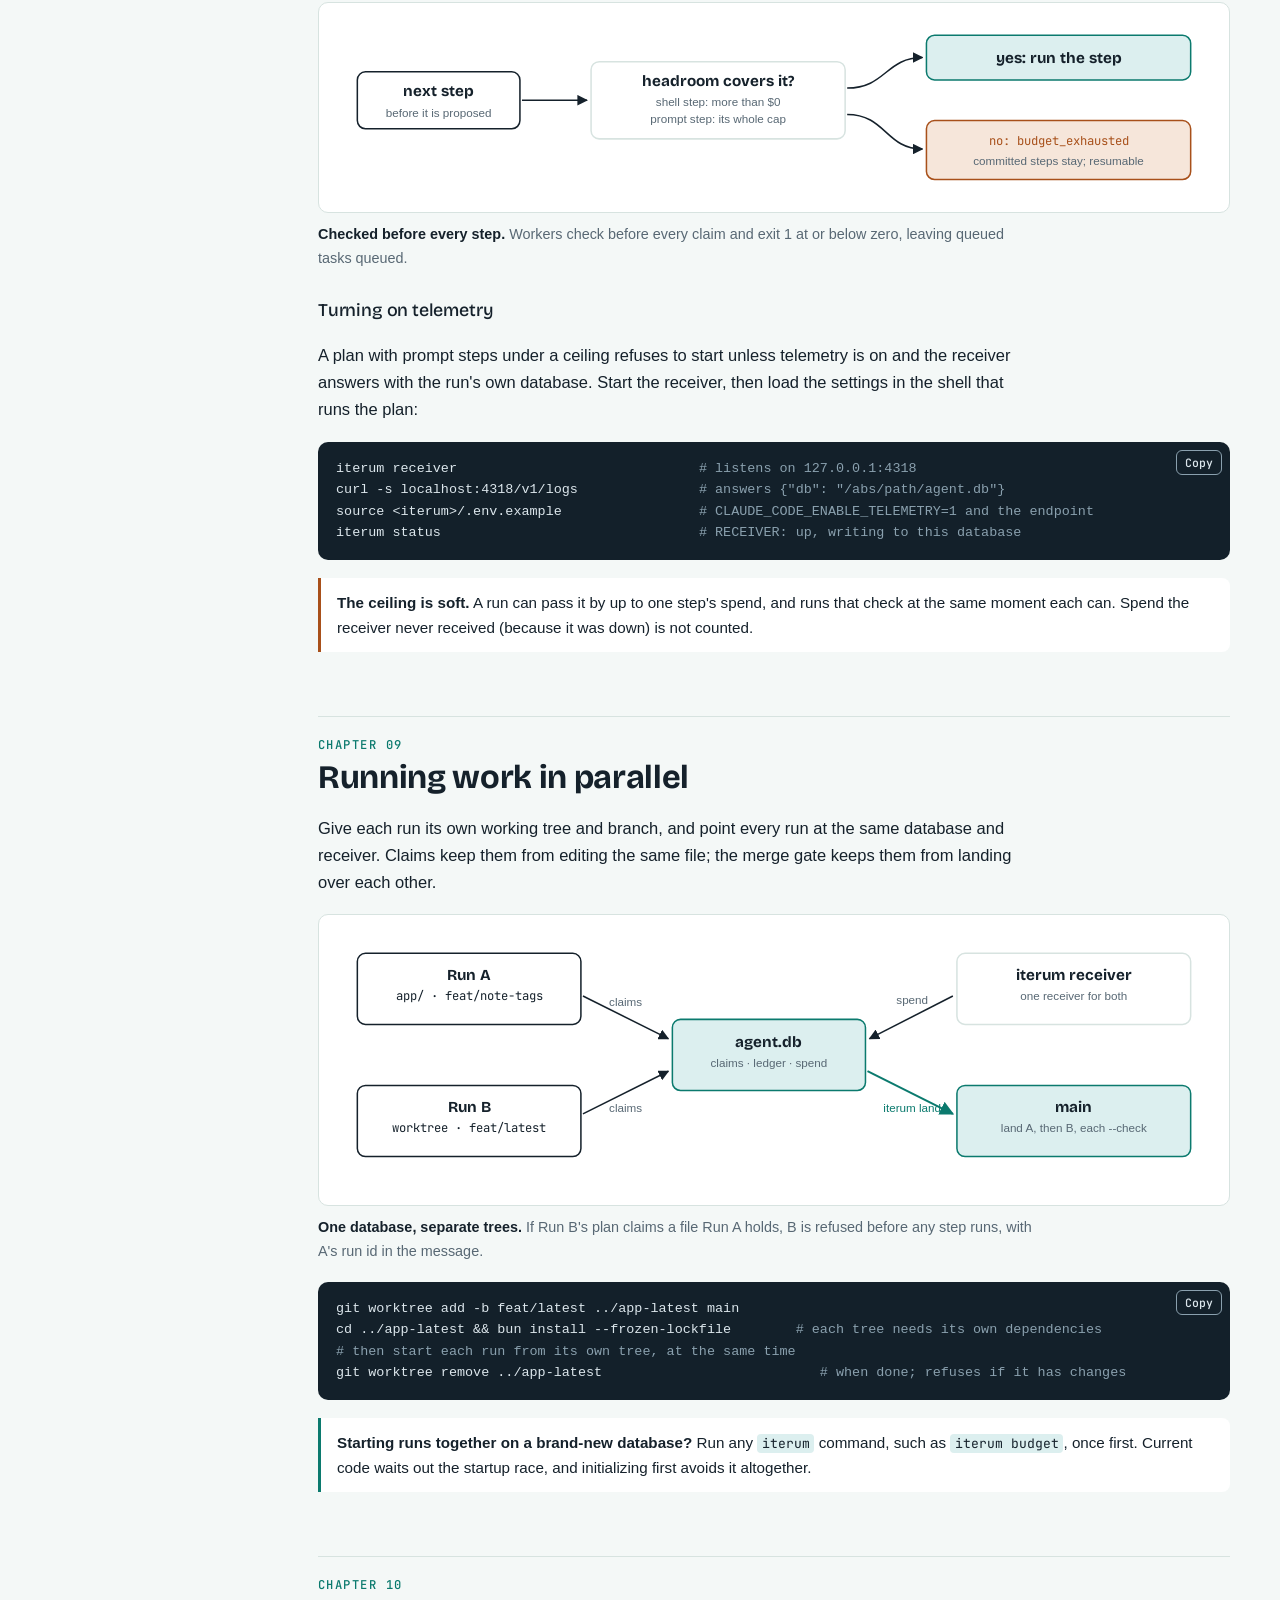
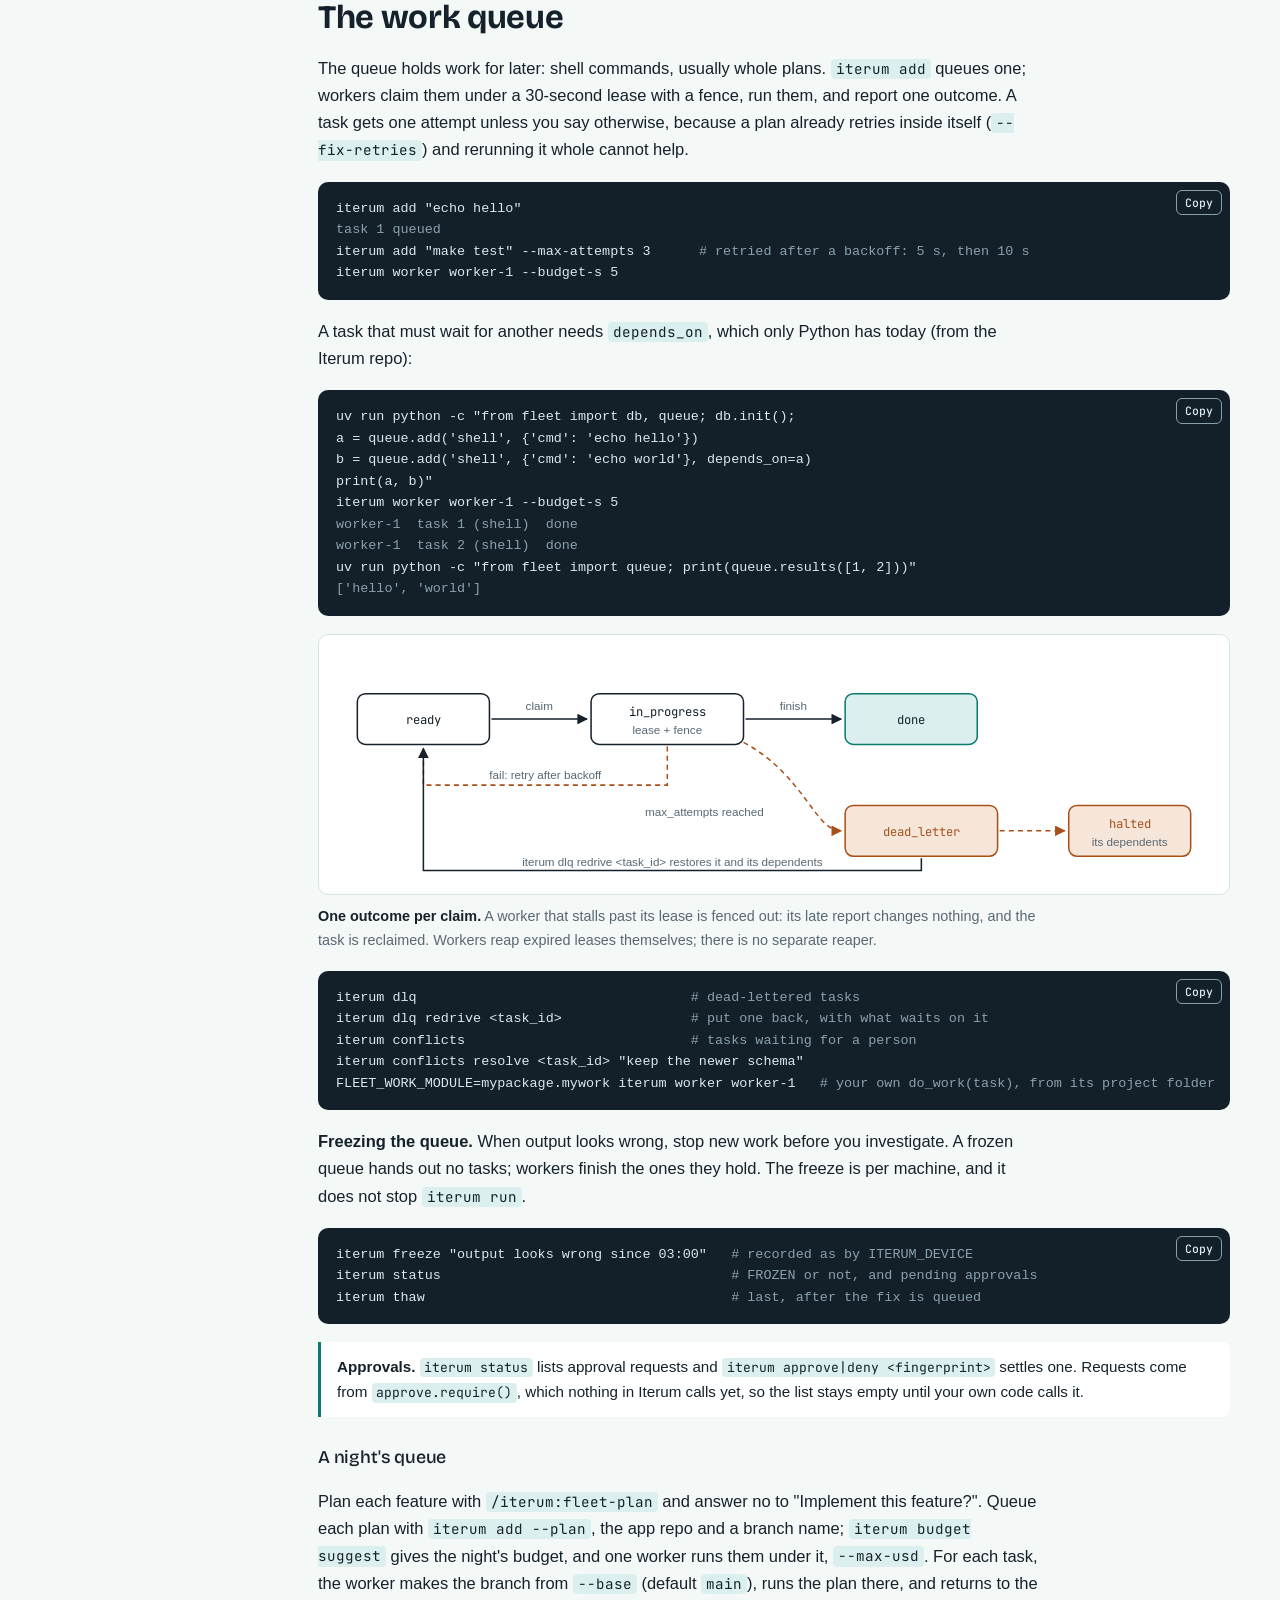
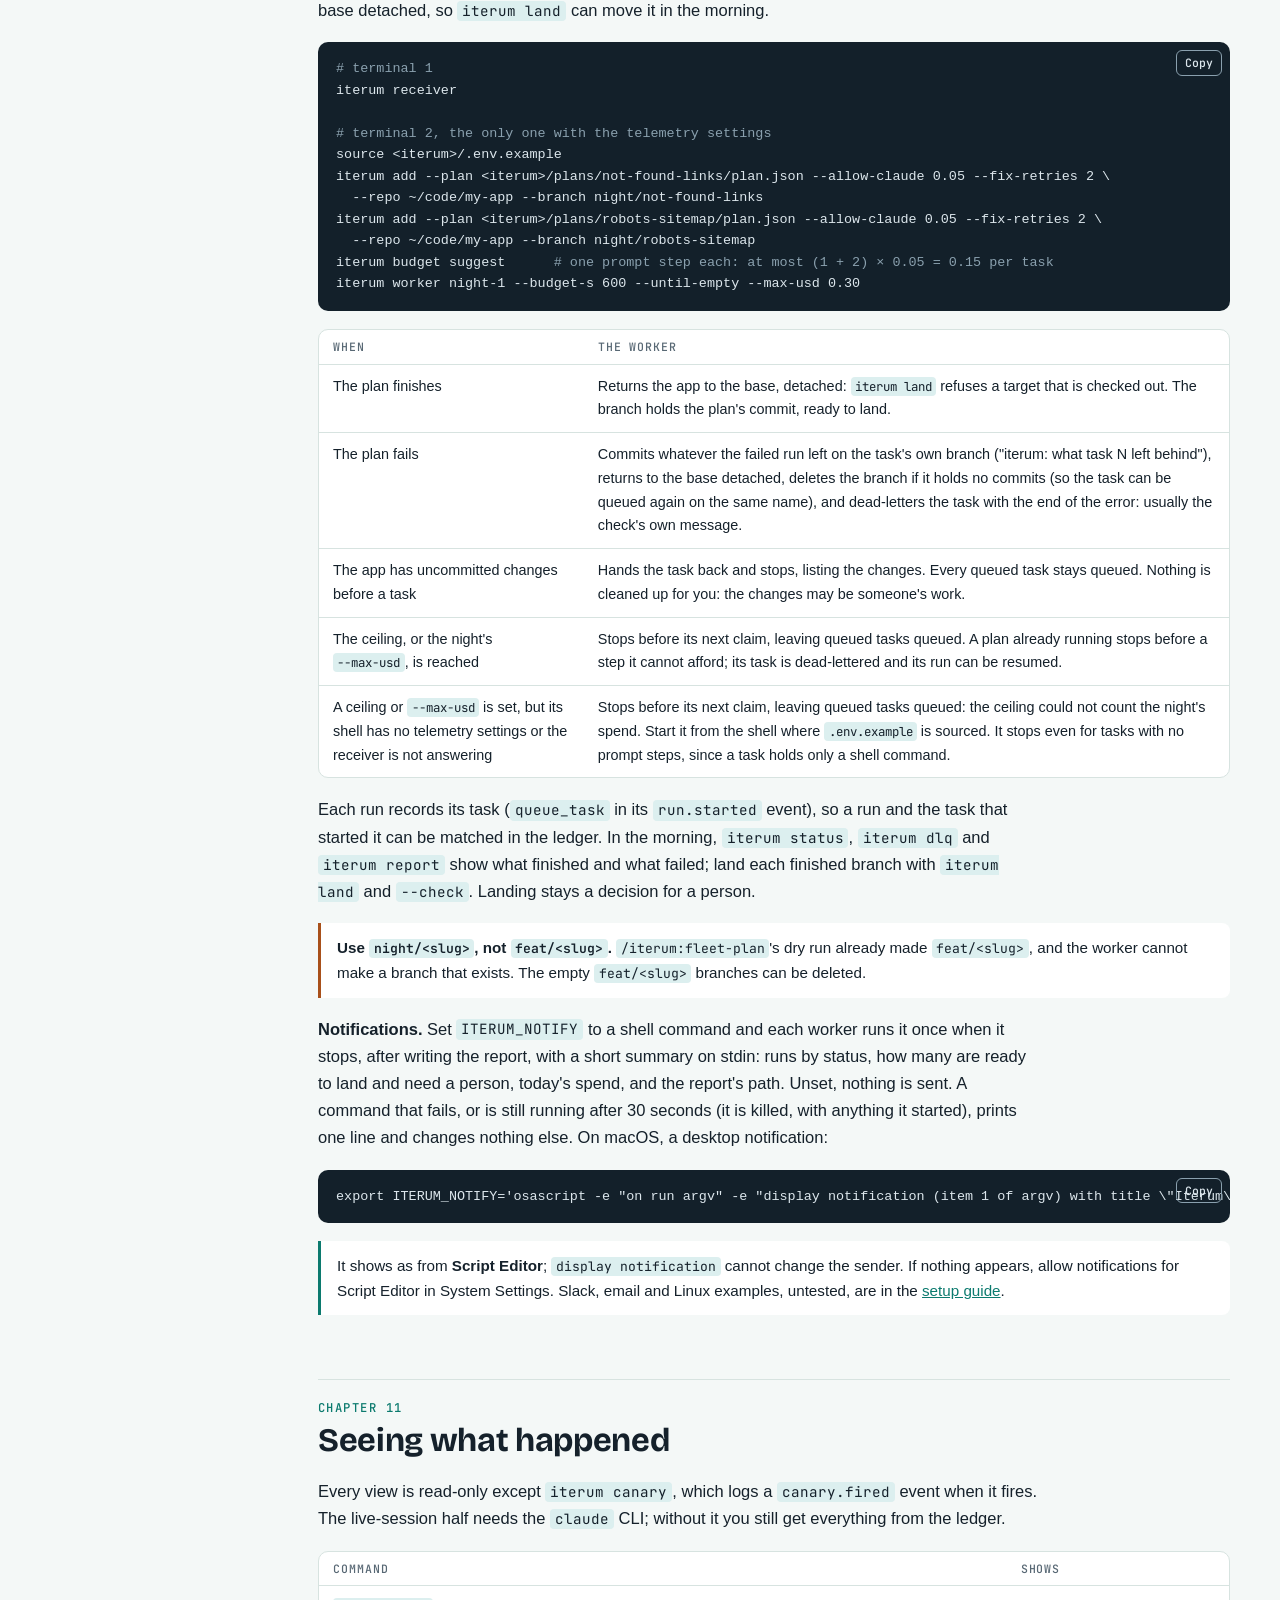
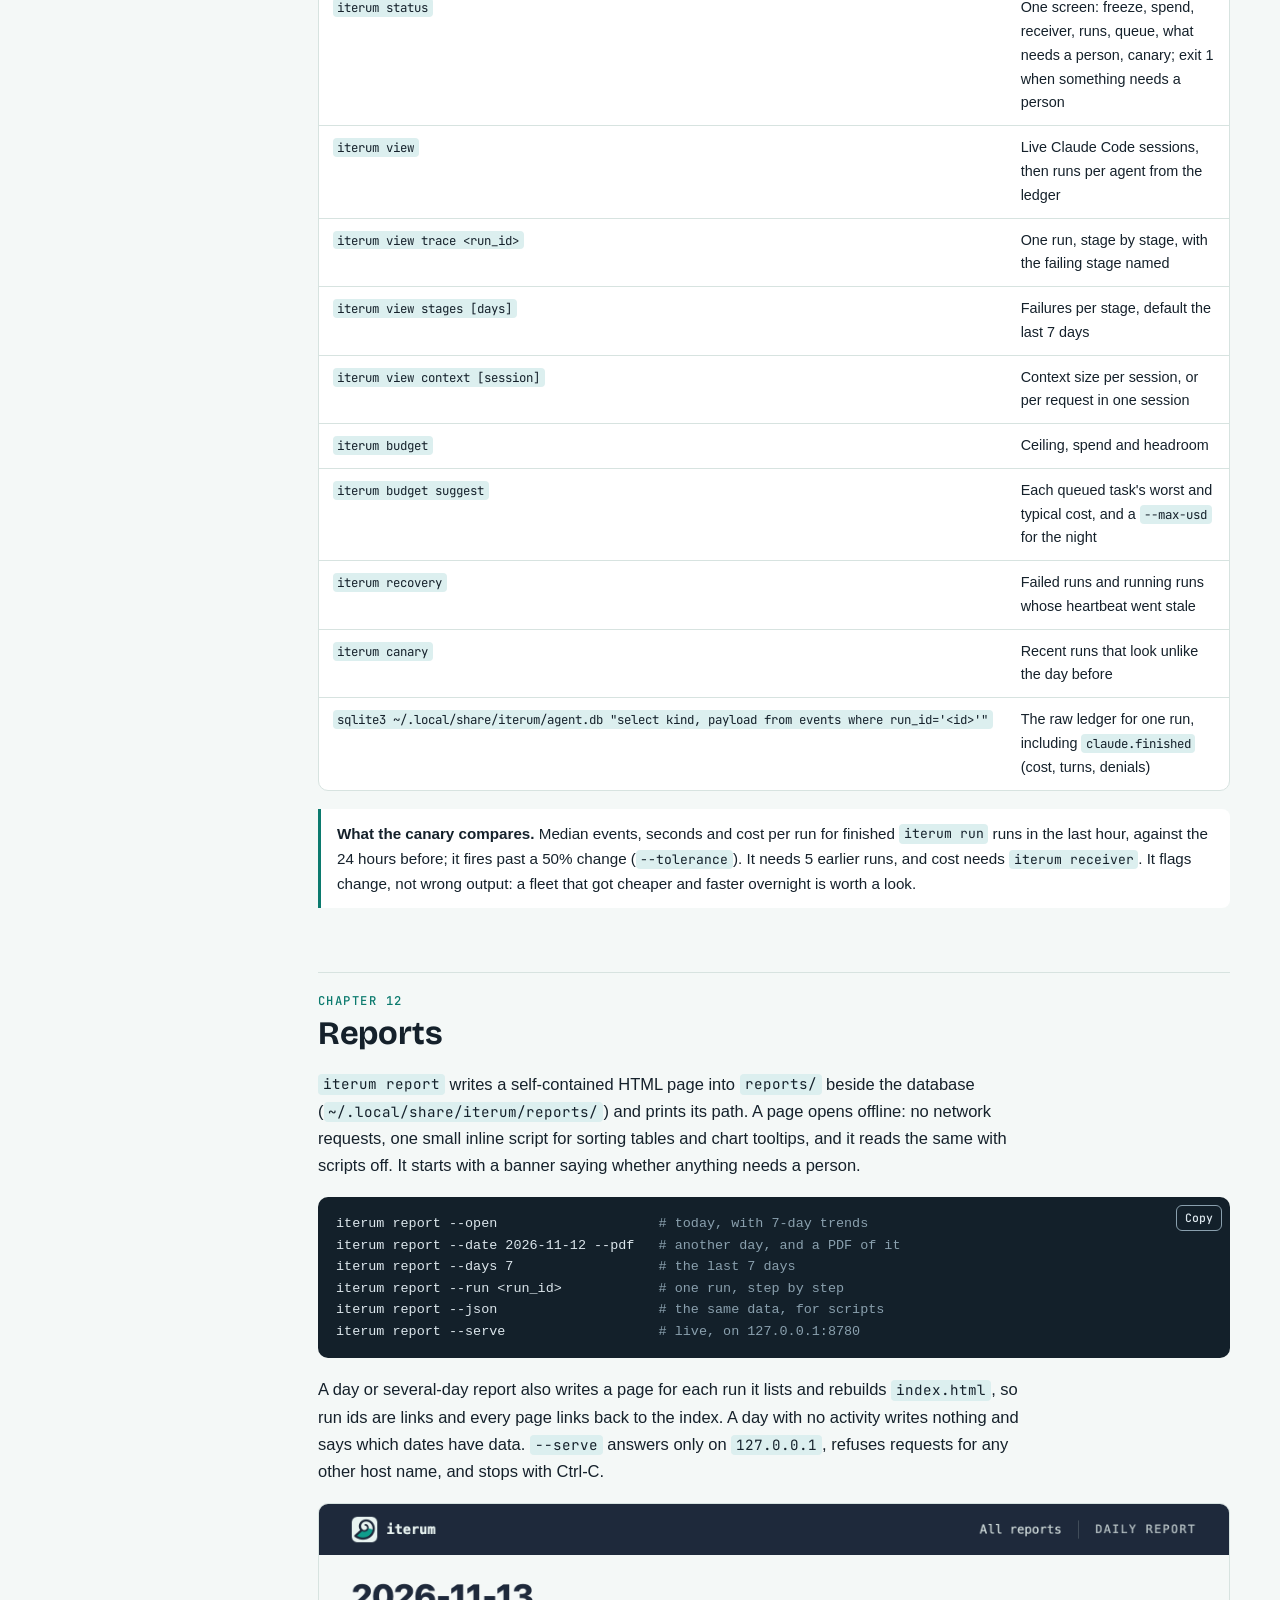
==== commit 0b5e2743: "Guide: notifications with ITERUM_NOTIFY" ====
--- a/guide.html
+++ b/guide.html
@@ -541,6 +541,11 @@
     <p>Each run records its task (<code>queue_task</code> in its <code>run.started</code> event), so a run and the task that started it can be matched in the ledger. In the morning, <code>iterum status</code>, <code>iterum dlq</code> and <code>iterum report</code> show what finished and what failed; land each finished branch with <code>iterum land</code> and <code>--check</code>. Landing stays a decision for a person.</p>
   </div>
   <div class="note warn"><b>Use <code>night/&lt;slug&gt;</code>, not <code>feat/&lt;slug&gt;</code>.</b> <code>/iterum:fleet-plan</code>'s dry run already made <code>feat/&lt;slug&gt;</code>, and the worker cannot make a branch that exists. The empty <code>feat/&lt;slug&gt;</code> branches can be deleted.</div>
+  <div class="col stack" id="notify">
+    <p><b>Notifications.</b> Set <code>ITERUM_NOTIFY</code> to a shell command and each worker runs it once when it stops, after writing the report, with a short summary on stdin: runs by status, how many are ready to land and need a person, today's spend, and the report's path. Unset, nothing is sent. A command that fails, or is still running after 30 seconds (it is killed, with anything it started), prints one line and changes nothing else. On macOS, a desktop notification:</p>
+  </div>
+  <div class="term"><button type="button">Copy</button><pre>export ITERUM_NOTIFY='osascript -e "on run argv" -e "display notification (item 1 of argv) with title \"Iterum\"" -e "end run" "$(cat)"'</pre></div>
+  <div class="note">It shows as from <b>Script Editor</b>; <code>display notification</code> cannot change the sender. If nothing appears, allow notifications for Script Editor in System Settings. Slack, email and Linux examples, untested, are in the <a href="https://github.com/shaynemeyer/iterum/blob/main/docs/setup-guide.md#notifications">setup guide</a>.</div>
 </section>
 
 <!-- 11 -->
@@ -654,6 +659,7 @@
         <tr><td><code>ITERUM_IDLE_SECONDS</code></td><td>60</td><td>Heartbeat age after which a running run counts as dead, for recovery and resume.</td></tr>
         <tr><td><code>ITERUM_MAX_ATTEMPTS</code></td><td>3</td><td>Default <code>--max-attempts</code> for <code>iterum recovery</code>.</td></tr>
         <tr><td><code>ITERUM_SYNC_DIR</code></td><td><code>~/private-data/iterum</code></td><td>The sync folder, inside a git repo with a remote.</td></tr>
+        <tr><td><code>ITERUM_NOTIFY</code></td><td>unset</td><td>A shell command each worker runs when it stops, with a summary on stdin (<a href="#notify">Notifications</a>).</td></tr>
         <tr><td><code>FLEET_WORK_MODULE</code></td><td>the shell runner</td><td>A module exporting <code>do_work(task)</code> for <code>iterum worker</code>, found from the folder you start it in.</td></tr>
         <tr><td><code>.env.example</code></td><td>not loaded</td><td><code>source</code> it to send Claude Code telemetry to <code>iterum receiver</code>; required for prompt steps under a ceiling.</td></tr>
       </tbody>
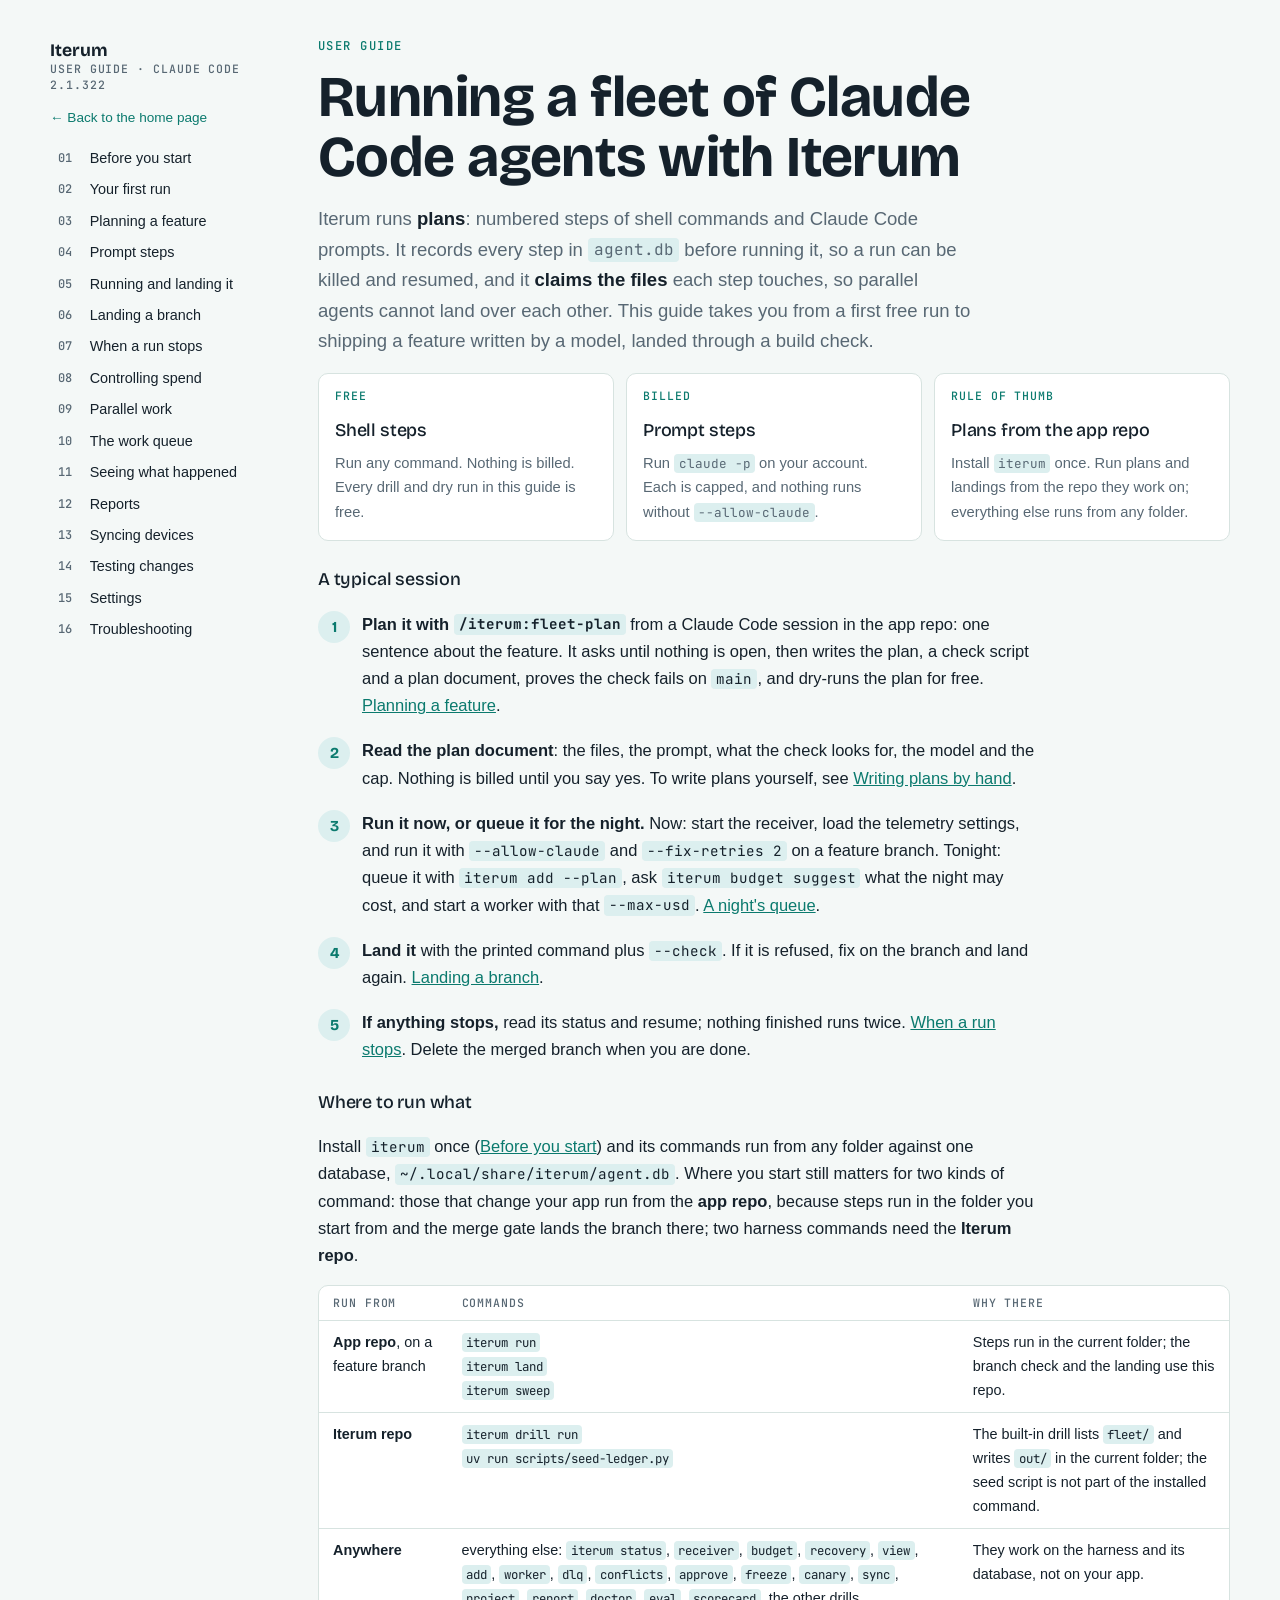
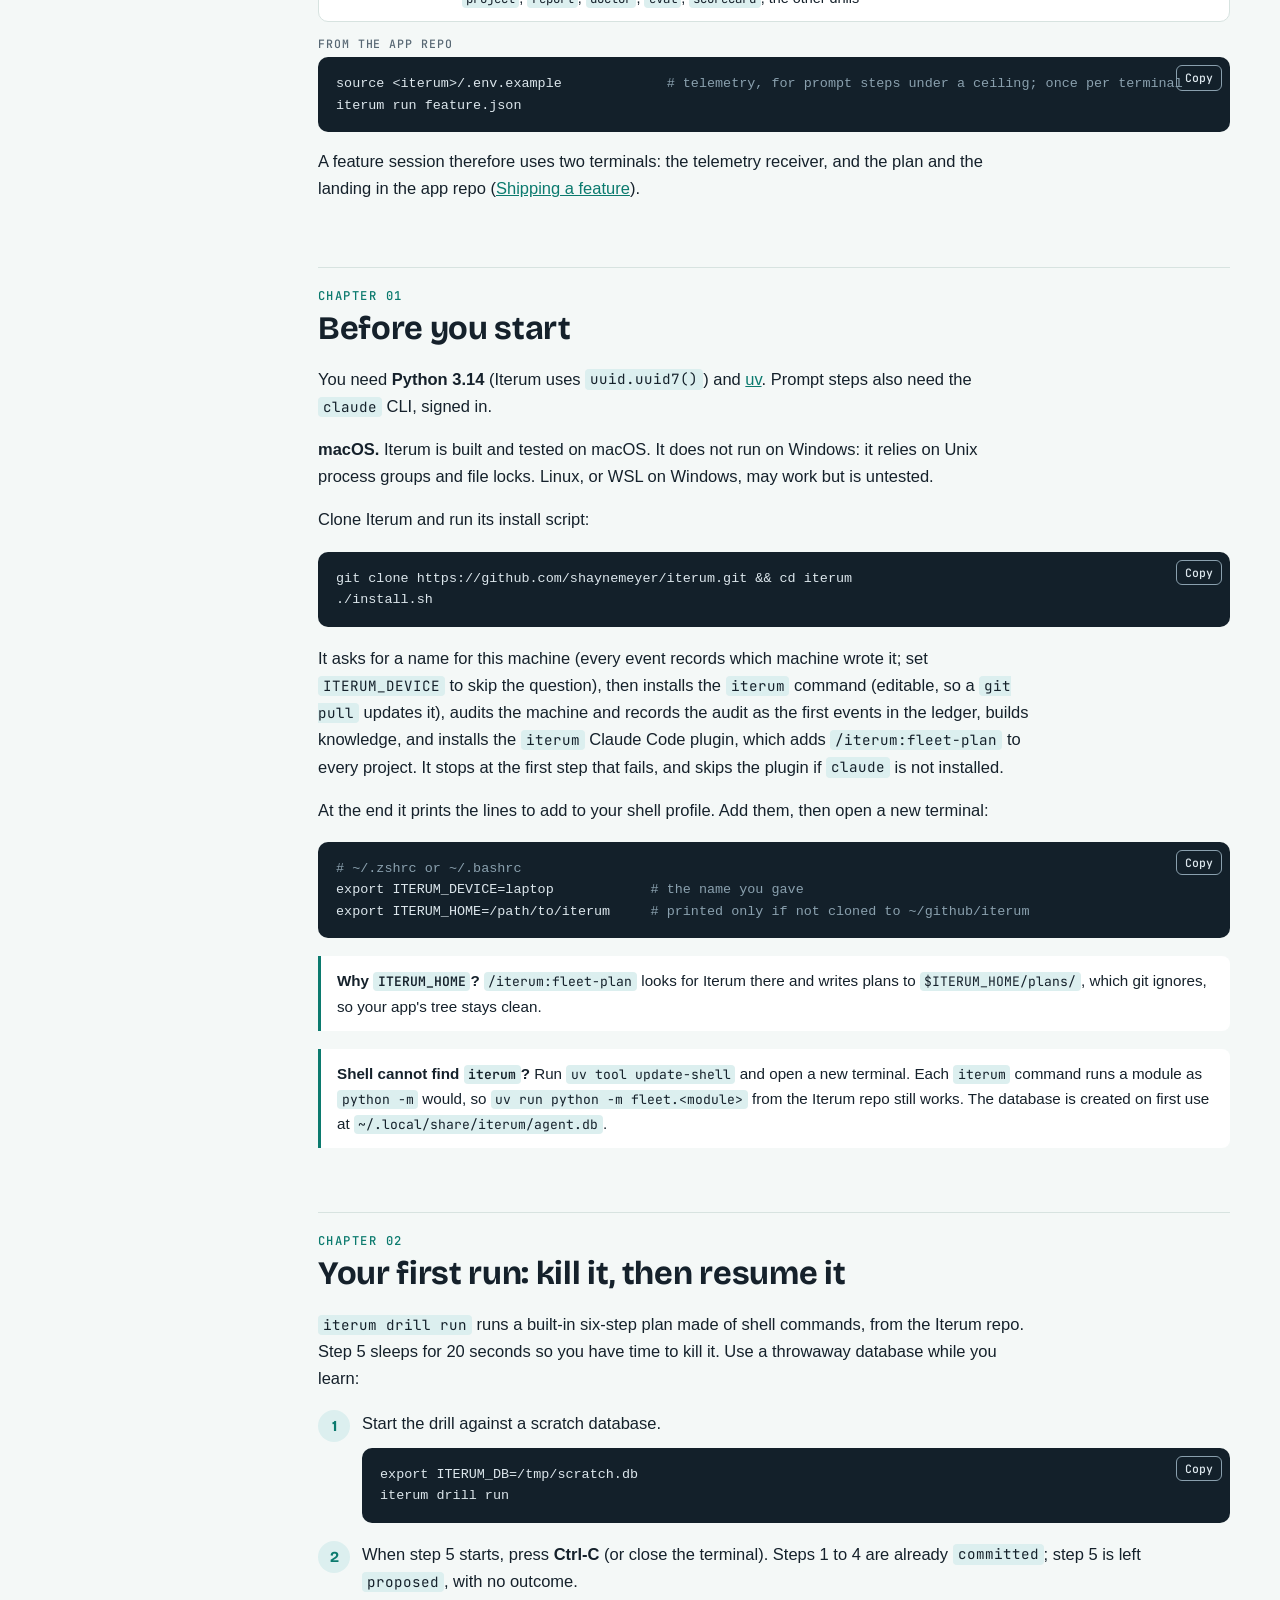
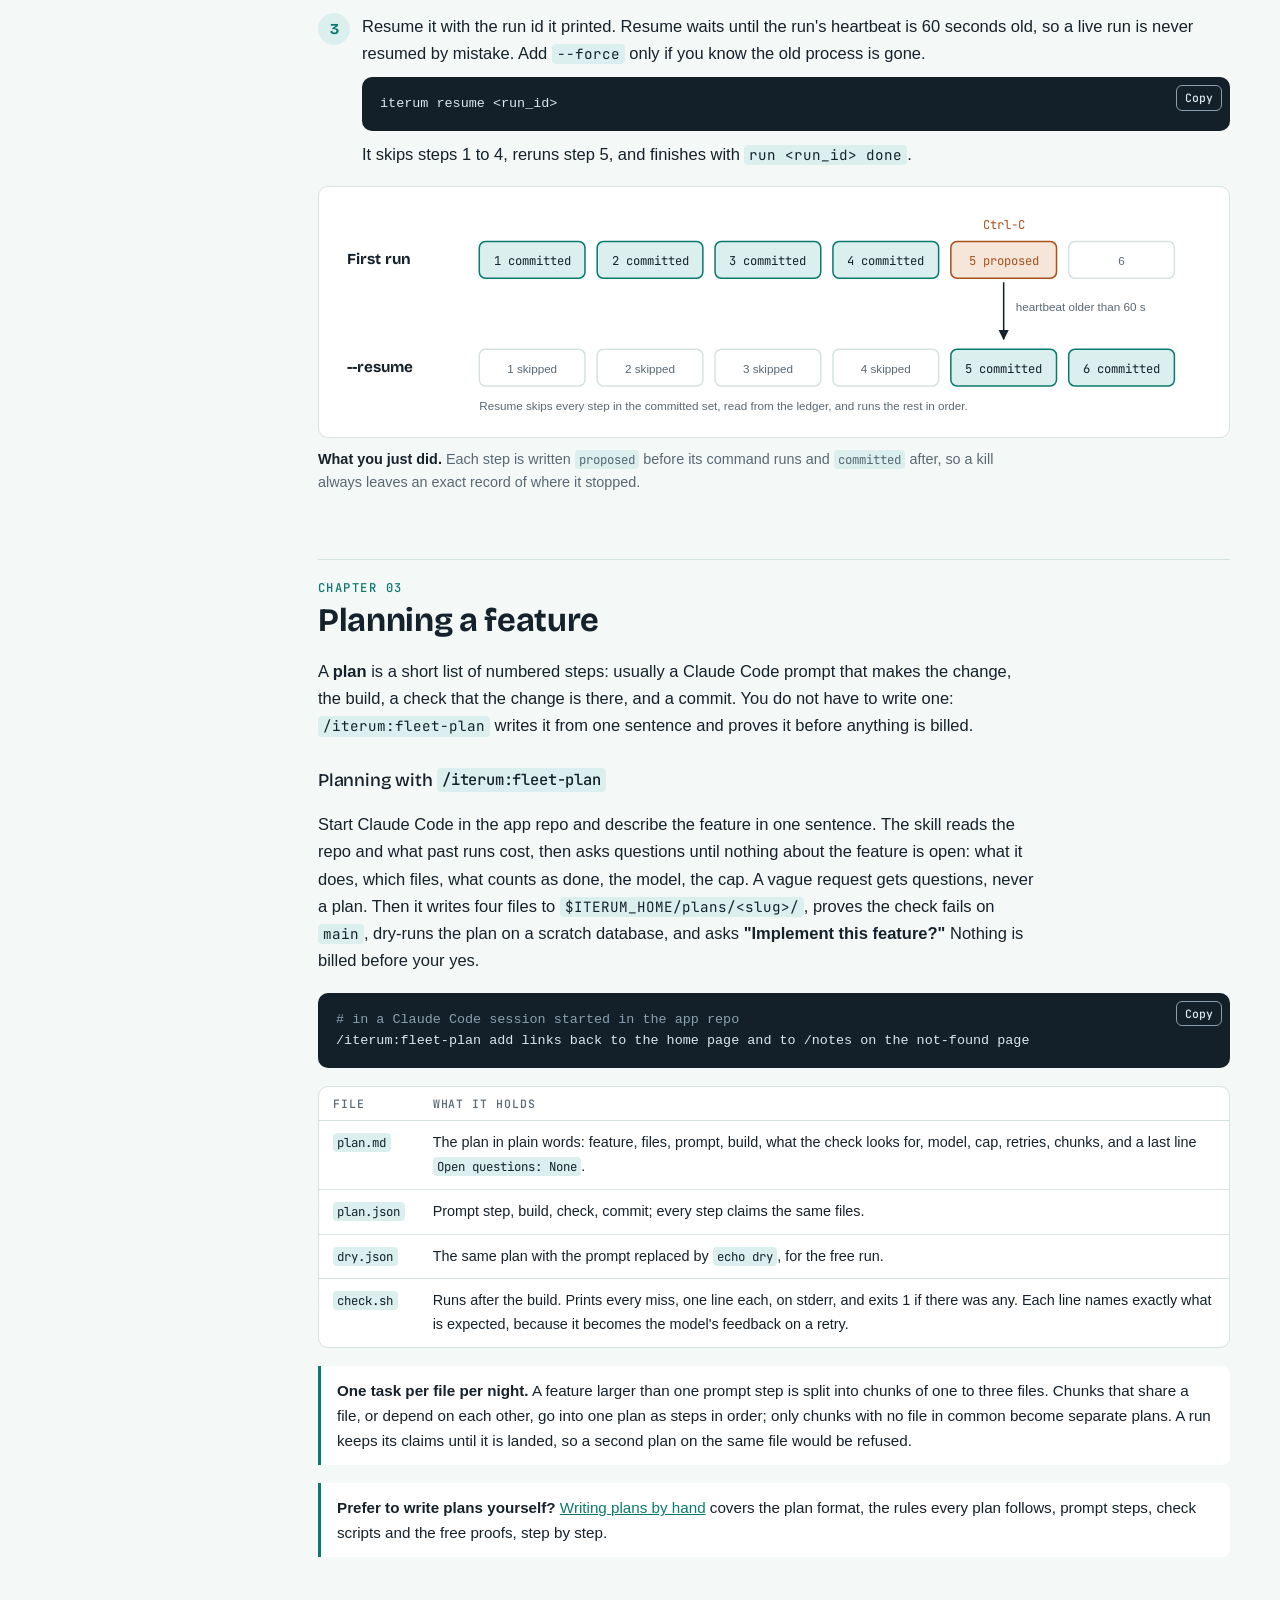
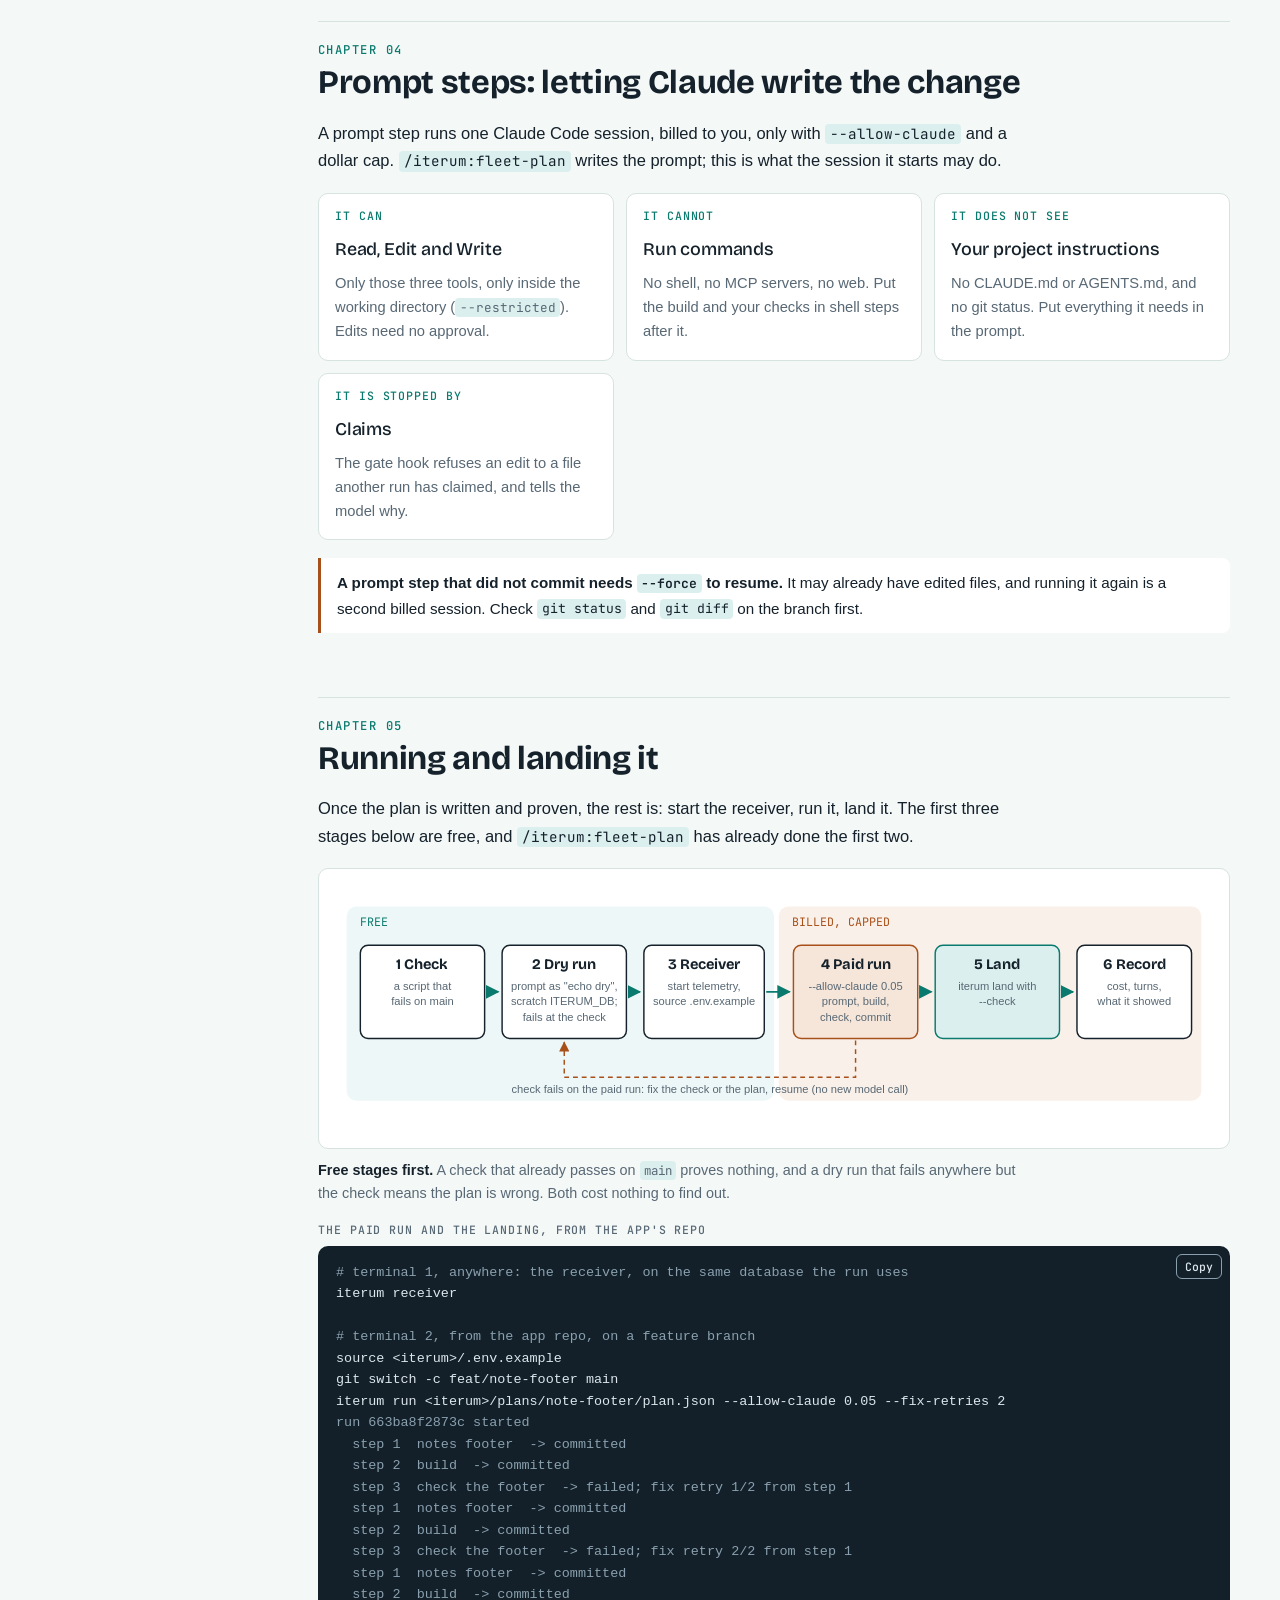
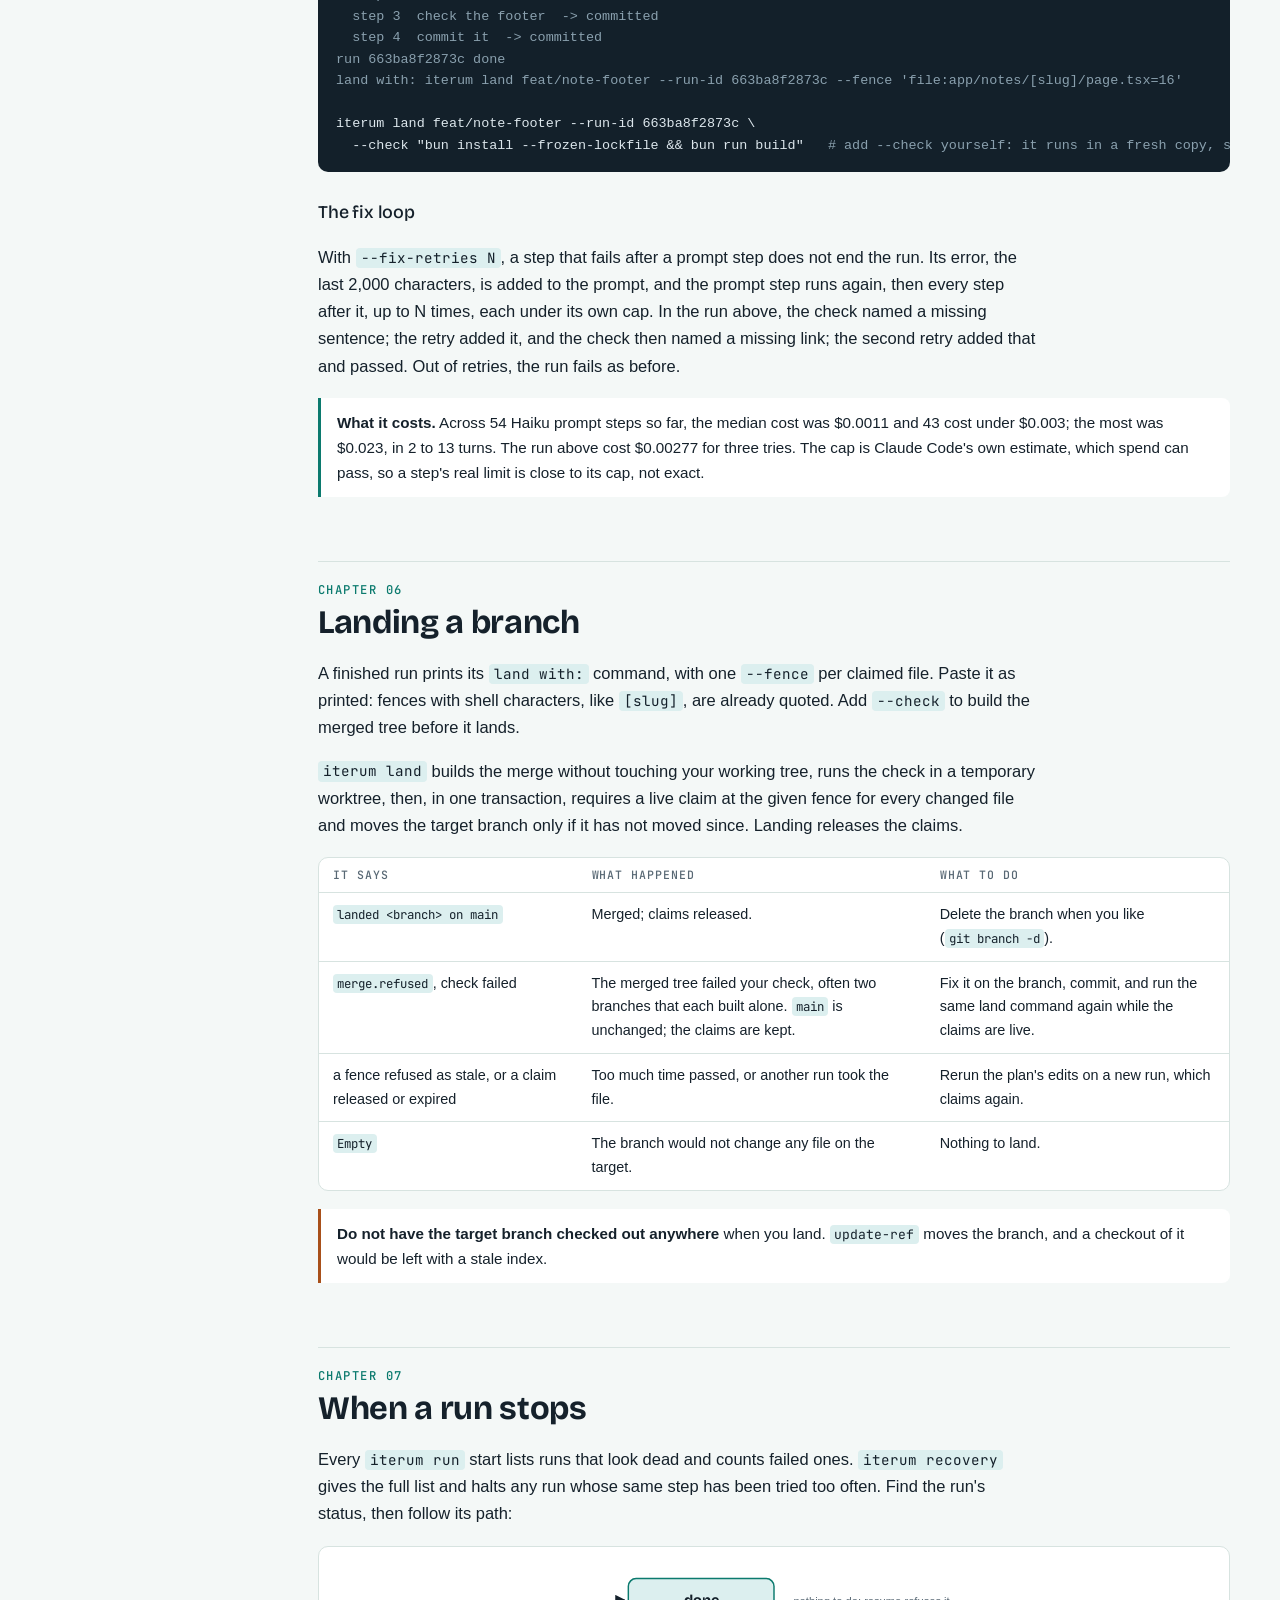
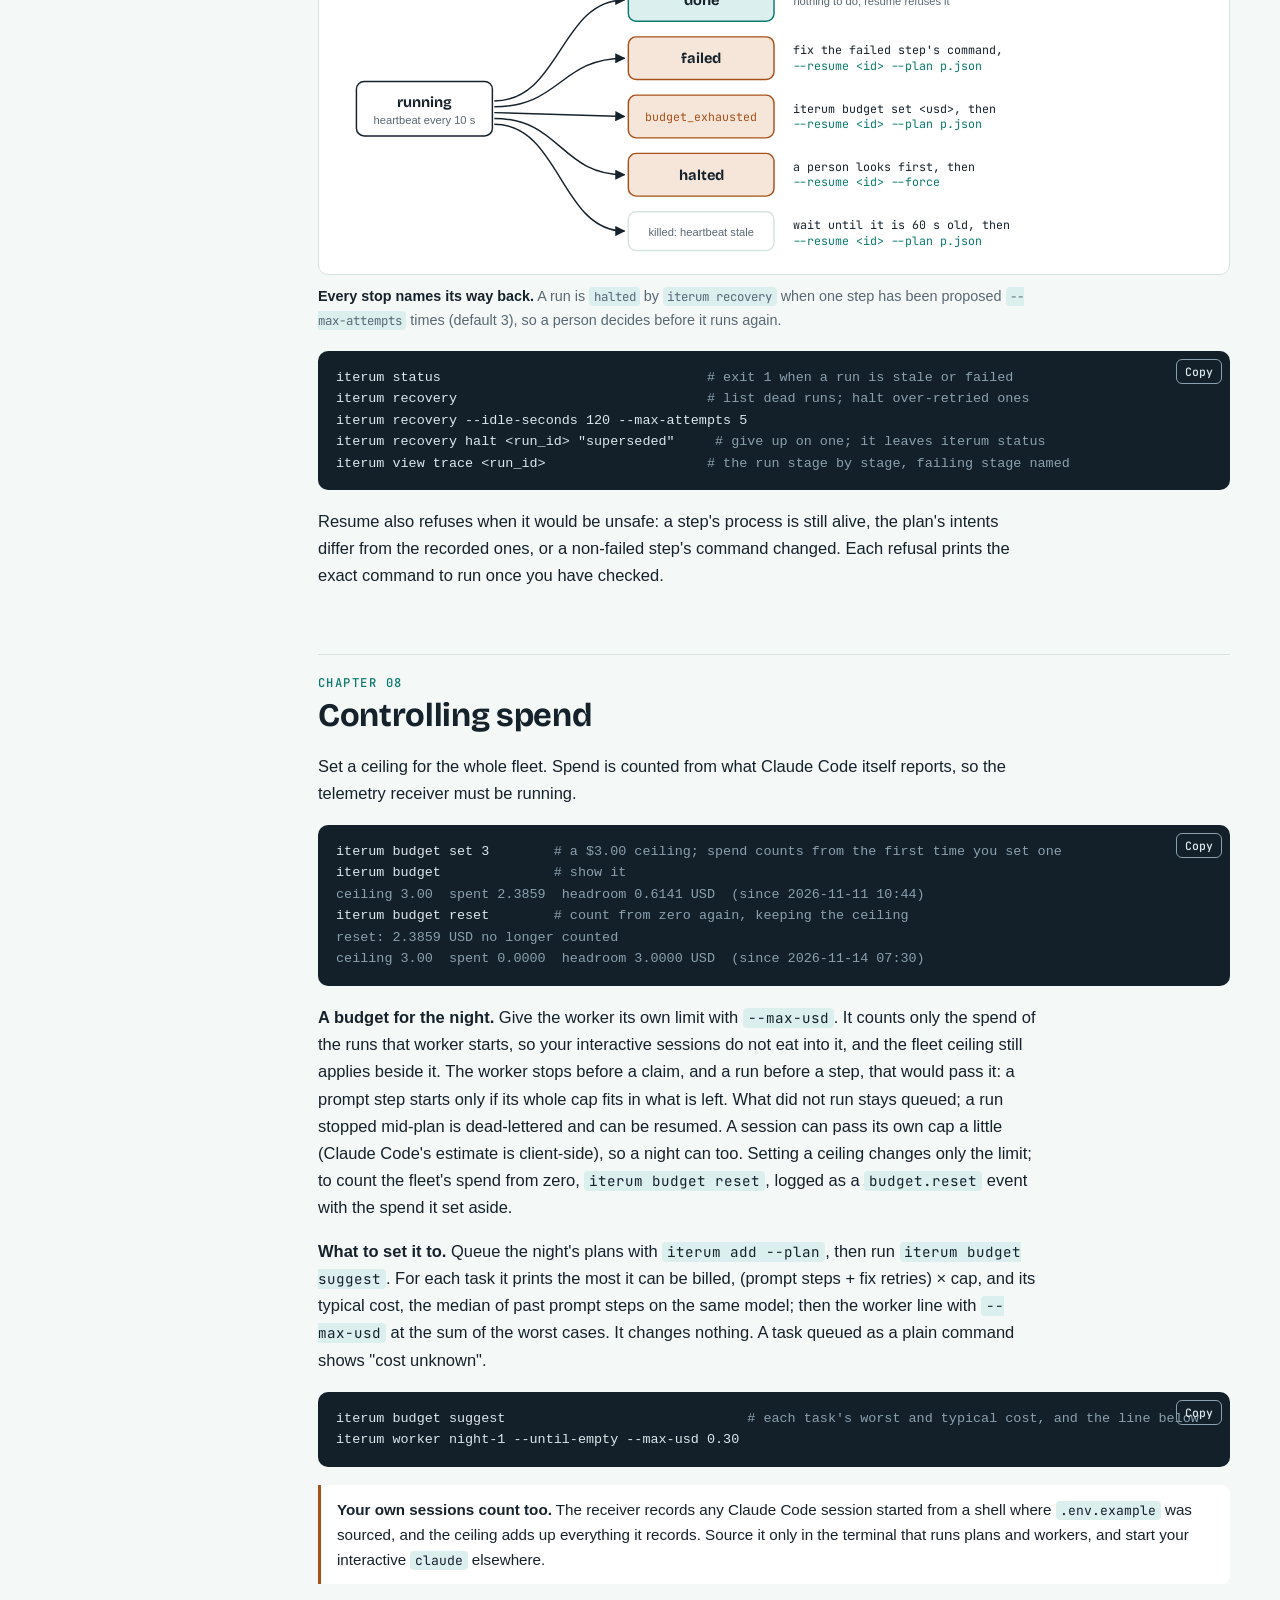
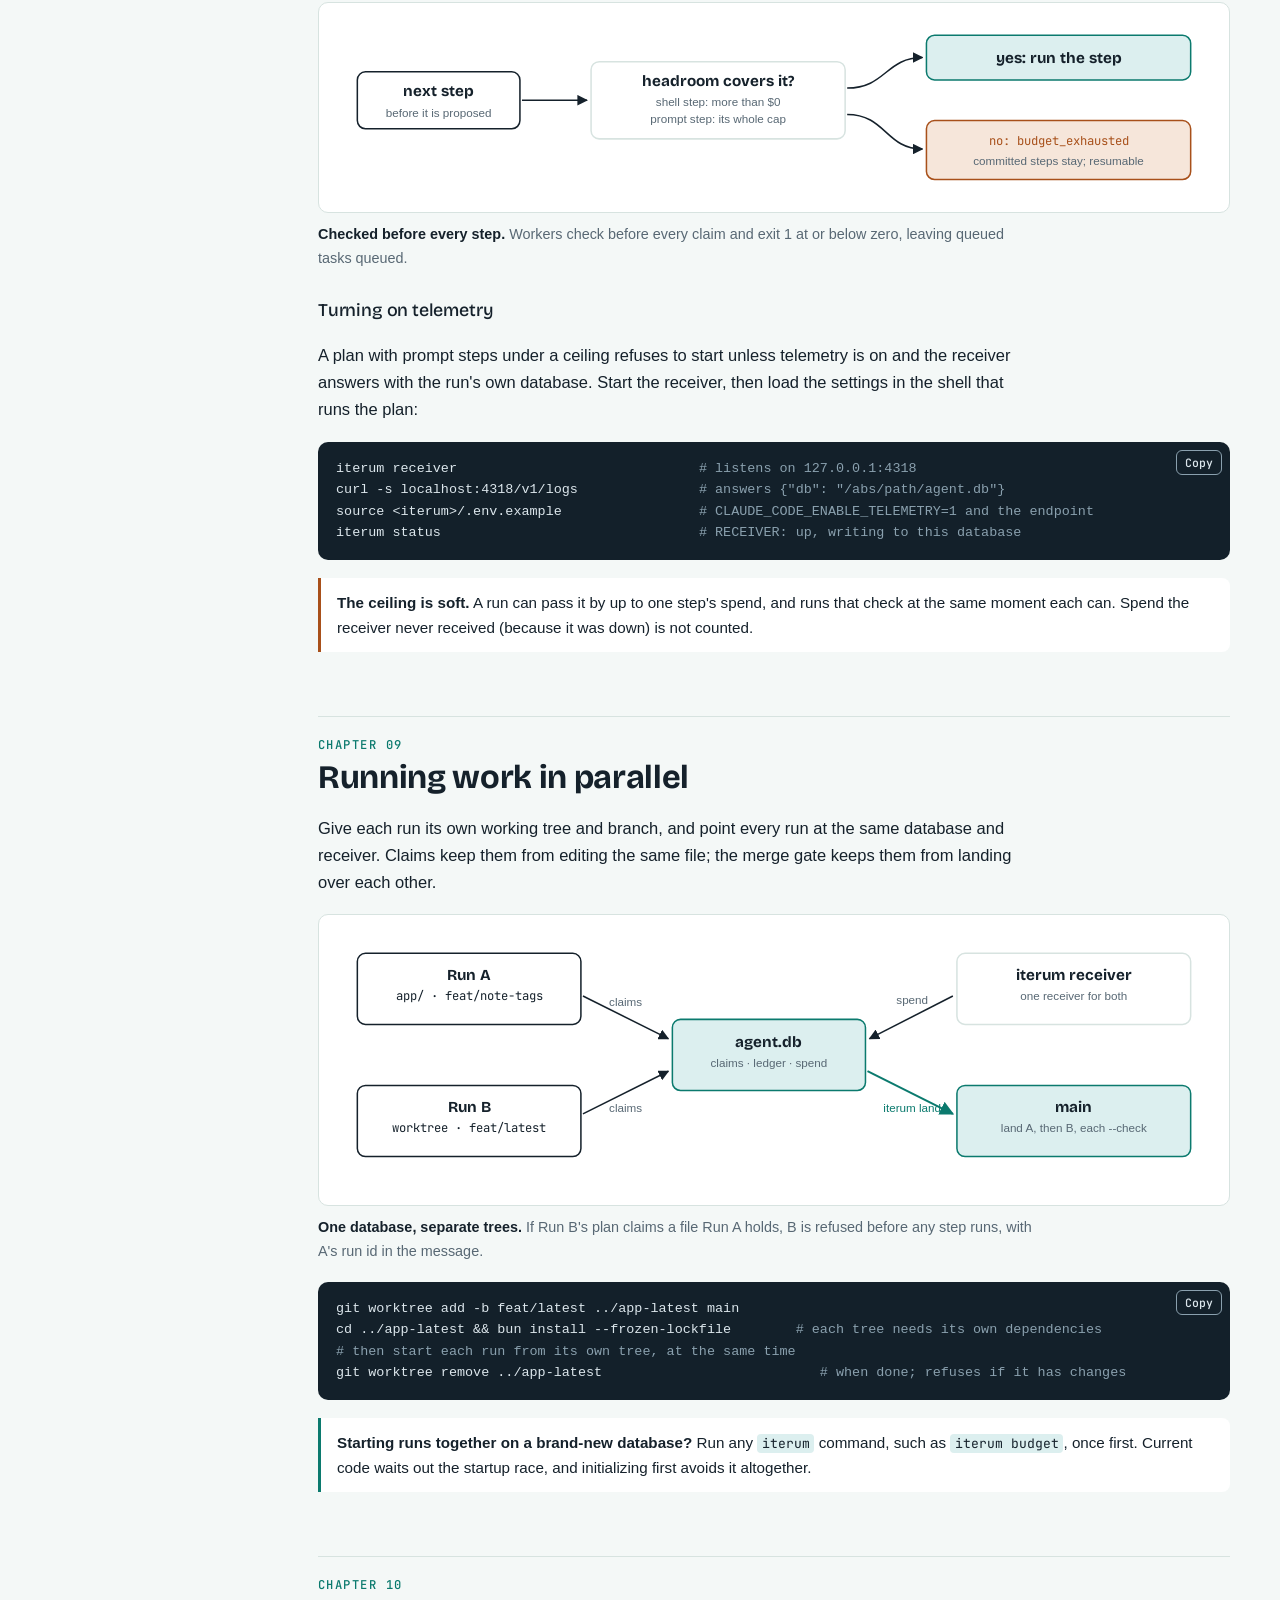
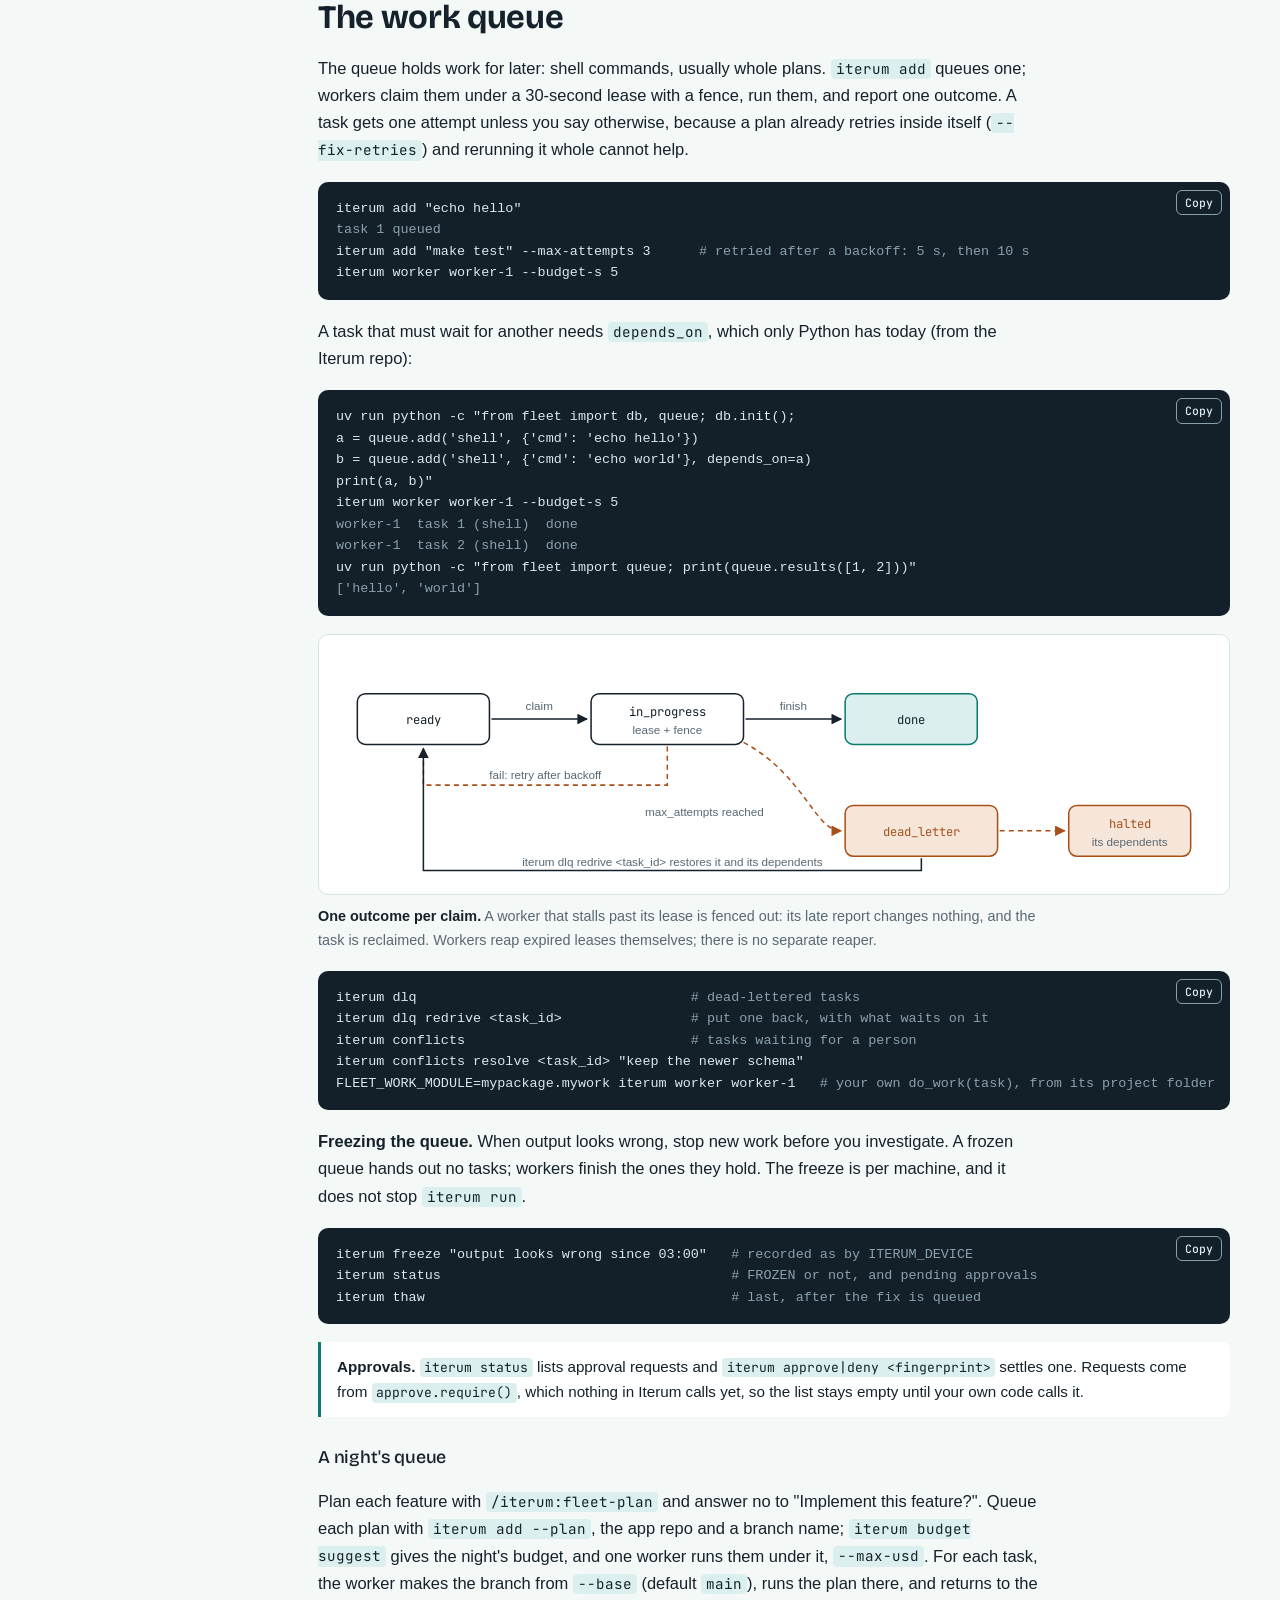
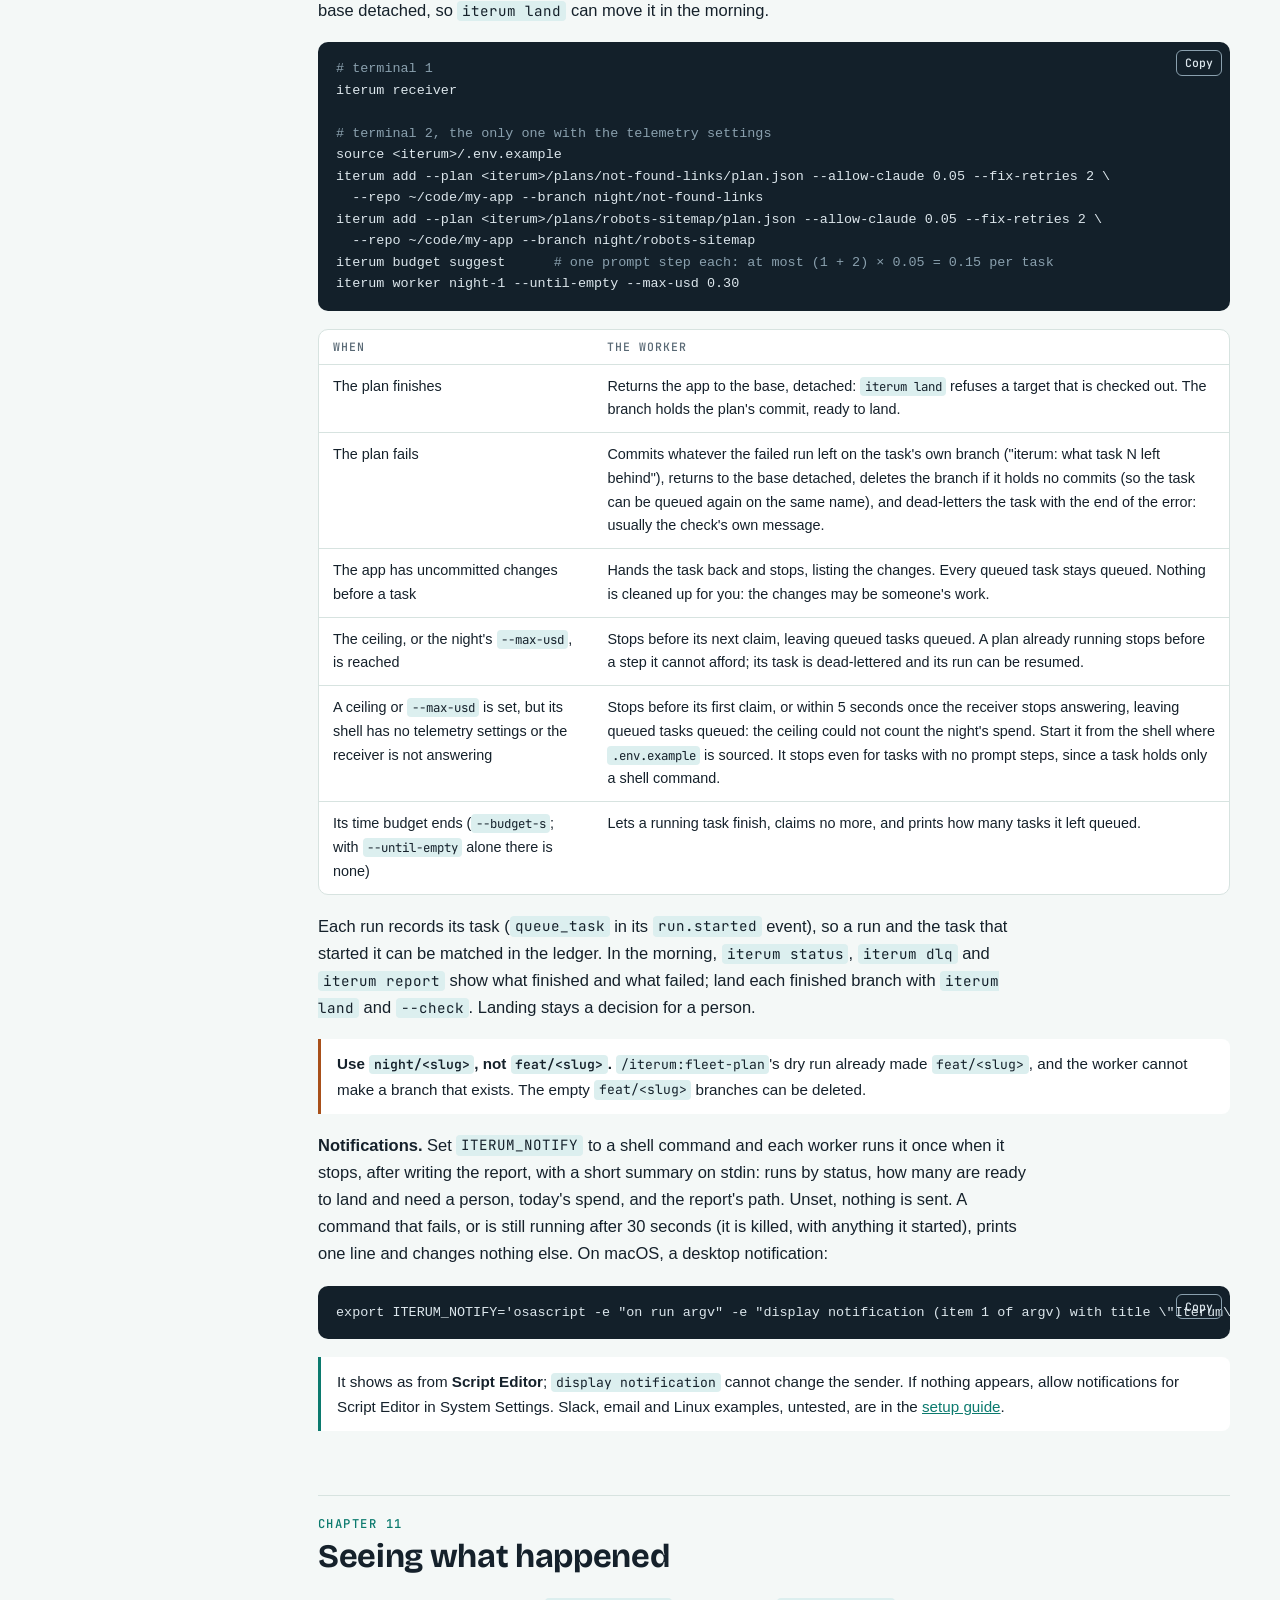
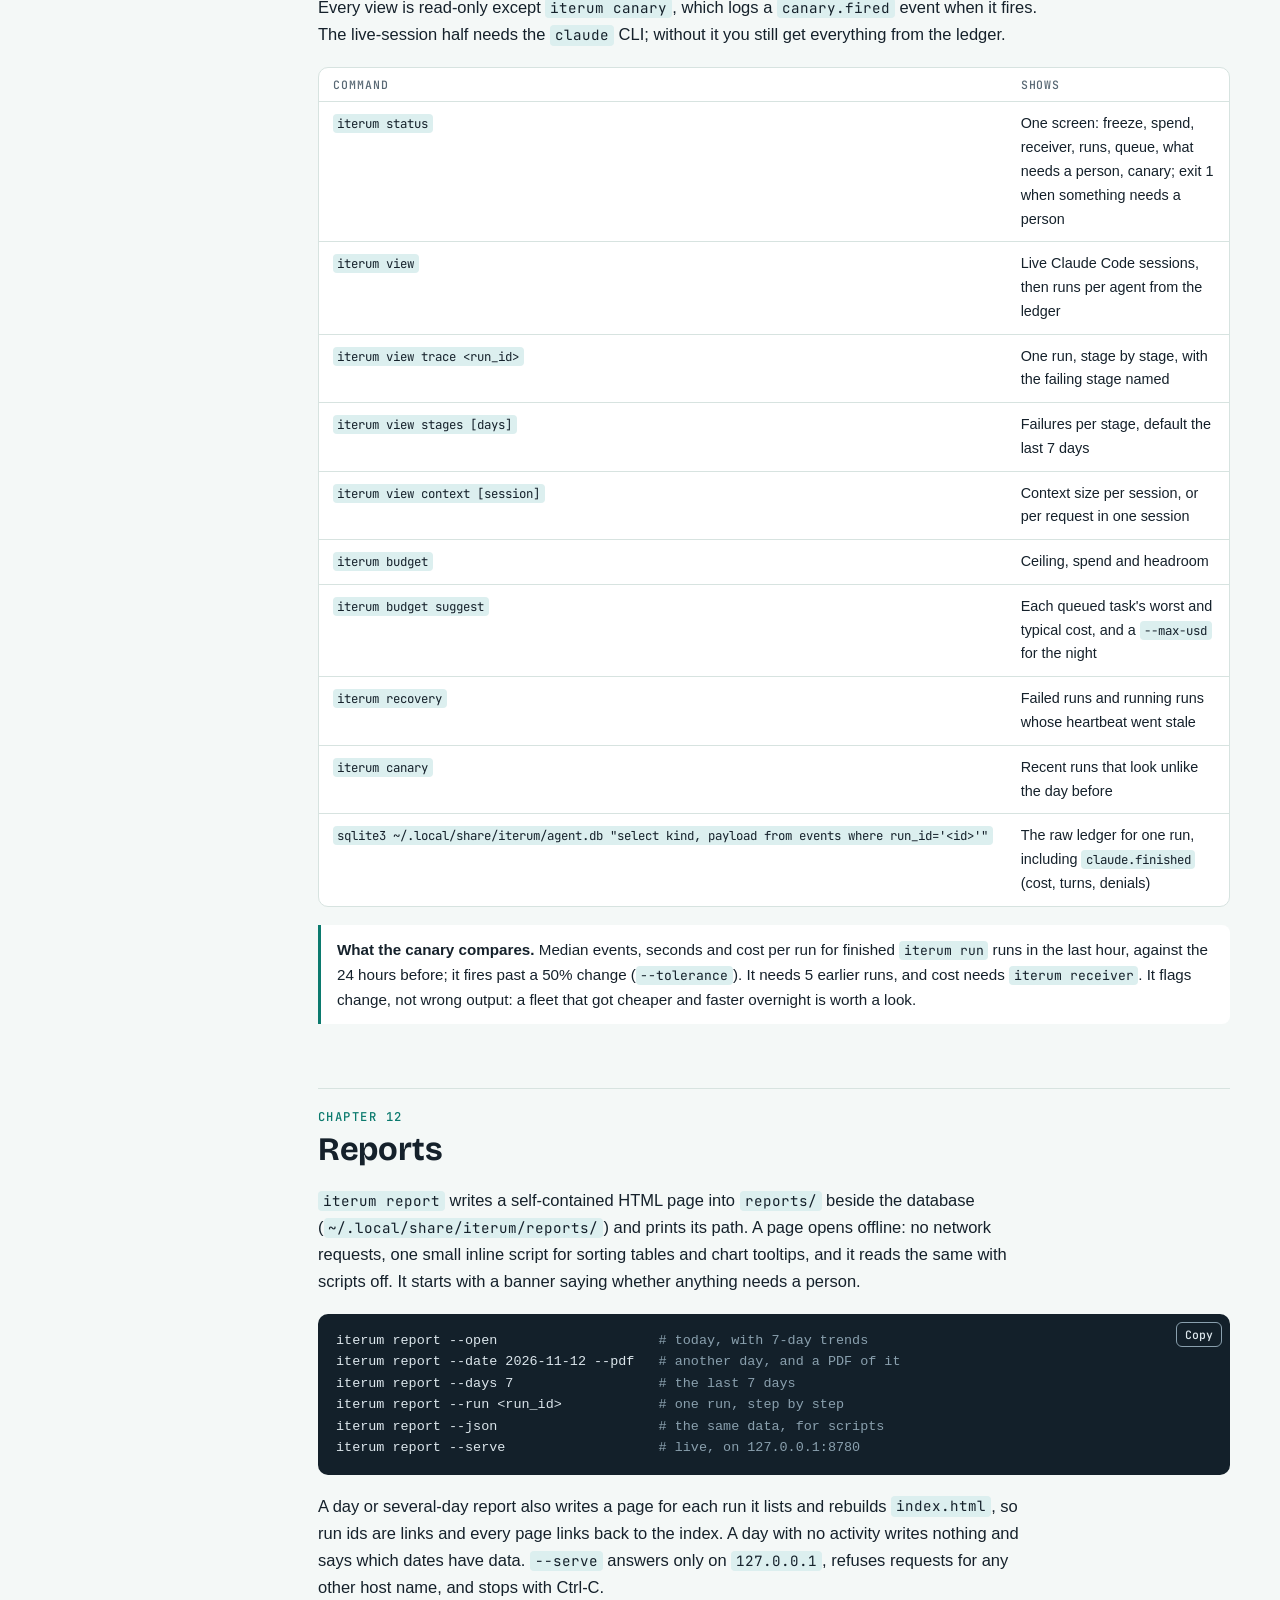
==== commit a43f8fb8: "Guide: the night's worker needs no --budget-s; FLEET_TASK_TIMEOUT_S and FLEET_WORKER_BUDGET_S in set" ====
--- a/guide.html
+++ b/guide.html
@@ -524,7 +524,7 @@
 iterum add --plan &lt;iterum&gt;/plans/robots-sitemap/plan.json --allow-claude 0.05 --fix-retries 2 \
   --repo ~/code/my-app --branch night/robots-sitemap
 iterum budget suggest      <span class="c"># one prompt step each: at most (1 + 2) &times; 0.05 = 0.15 per task</span>
-iterum worker night-1 --budget-s 600 --until-empty --max-usd 0.30</pre></div>
+iterum worker night-1 --until-empty --max-usd 0.30</pre></div>
   <div class="tbl">
     <table>
       <thead><tr><th>When</th><th>The worker</th></tr></thead>
@@ -533,7 +533,8 @@
         <tr><td>The plan fails</td><td>Commits whatever the failed run left on the task's own branch ("iterum: what task N left behind"), returns to the base detached, deletes the branch if it holds no commits (so the task can be queued again on the same name), and dead-letters the task with the end of the error: usually the check's own message.</td></tr>
         <tr><td>The app has uncommitted changes before a task</td><td>Hands the task back and stops, listing the changes. Every queued task stays queued. Nothing is cleaned up for you: the changes may be someone's work.</td></tr>
         <tr><td>The ceiling, or the night's <code>--max-usd</code>, is reached</td><td>Stops before its next claim, leaving queued tasks queued. A plan already running stops before a step it cannot afford; its task is dead-lettered and its run can be resumed.</td></tr>
-        <tr><td>A ceiling or <code>--max-usd</code> is set, but its shell has no telemetry settings or the receiver is not answering</td><td>Stops before its next claim, leaving queued tasks queued: the ceiling could not count the night's spend. Start it from the shell where <code>.env.example</code> is sourced. It stops even for tasks with no prompt steps, since a task holds only a shell command.</td></tr>
+        <tr><td>A ceiling or <code>--max-usd</code> is set, but its shell has no telemetry settings or the receiver is not answering</td><td>Stops before its first claim, or within 5 seconds once the receiver stops answering, leaving queued tasks queued: the ceiling could not count the night's spend. Start it from the shell where <code>.env.example</code> is sourced. It stops even for tasks with no prompt steps, since a task holds only a shell command.</td></tr>
+        <tr><td>Its time budget ends (<code>--budget-s</code>; with <code>--until-empty</code> alone there is none)</td><td>Lets a running task finish, claims no more, and prints how many tasks it left queued.</td></tr>
       </tbody>
     </table>
   </div>
@@ -661,6 +662,8 @@
         <tr><td><code>ITERUM_SYNC_DIR</code></td><td><code>~/private-data/iterum</code></td><td>The sync folder, inside a git repo with a remote.</td></tr>
         <tr><td><code>ITERUM_NOTIFY</code></td><td>unset</td><td>A shell command each worker runs when it stops, with a summary on stdin (<a href="#notify">Notifications</a>).</td></tr>
         <tr><td><code>FLEET_WORK_MODULE</code></td><td>the shell runner</td><td>A module exporting <code>do_work(task)</code> for <code>iterum worker</code>, found from the folder you start it in.</td></tr>
+        <tr><td><code>FLEET_TASK_TIMEOUT_S</code></td><td>600</td><td>Seconds one task's command, usually a whole <code>iterum run</code>, may run; then it is killed and the task fails.</td></tr>
+        <tr><td><code>FLEET_WORKER_BUDGET_S</code></td><td>12</td><td>The worker's <code>--budget-s</code> when neither it nor <code>--until-empty</code> is given.</td></tr>
         <tr><td><code>.env.example</code></td><td>not loaded</td><td><code>source</code> it to send Claude Code telemetry to <code>iterum receiver</code>; required for prompt steps under a ceiling.</td></tr>
       </tbody>
     </table>
